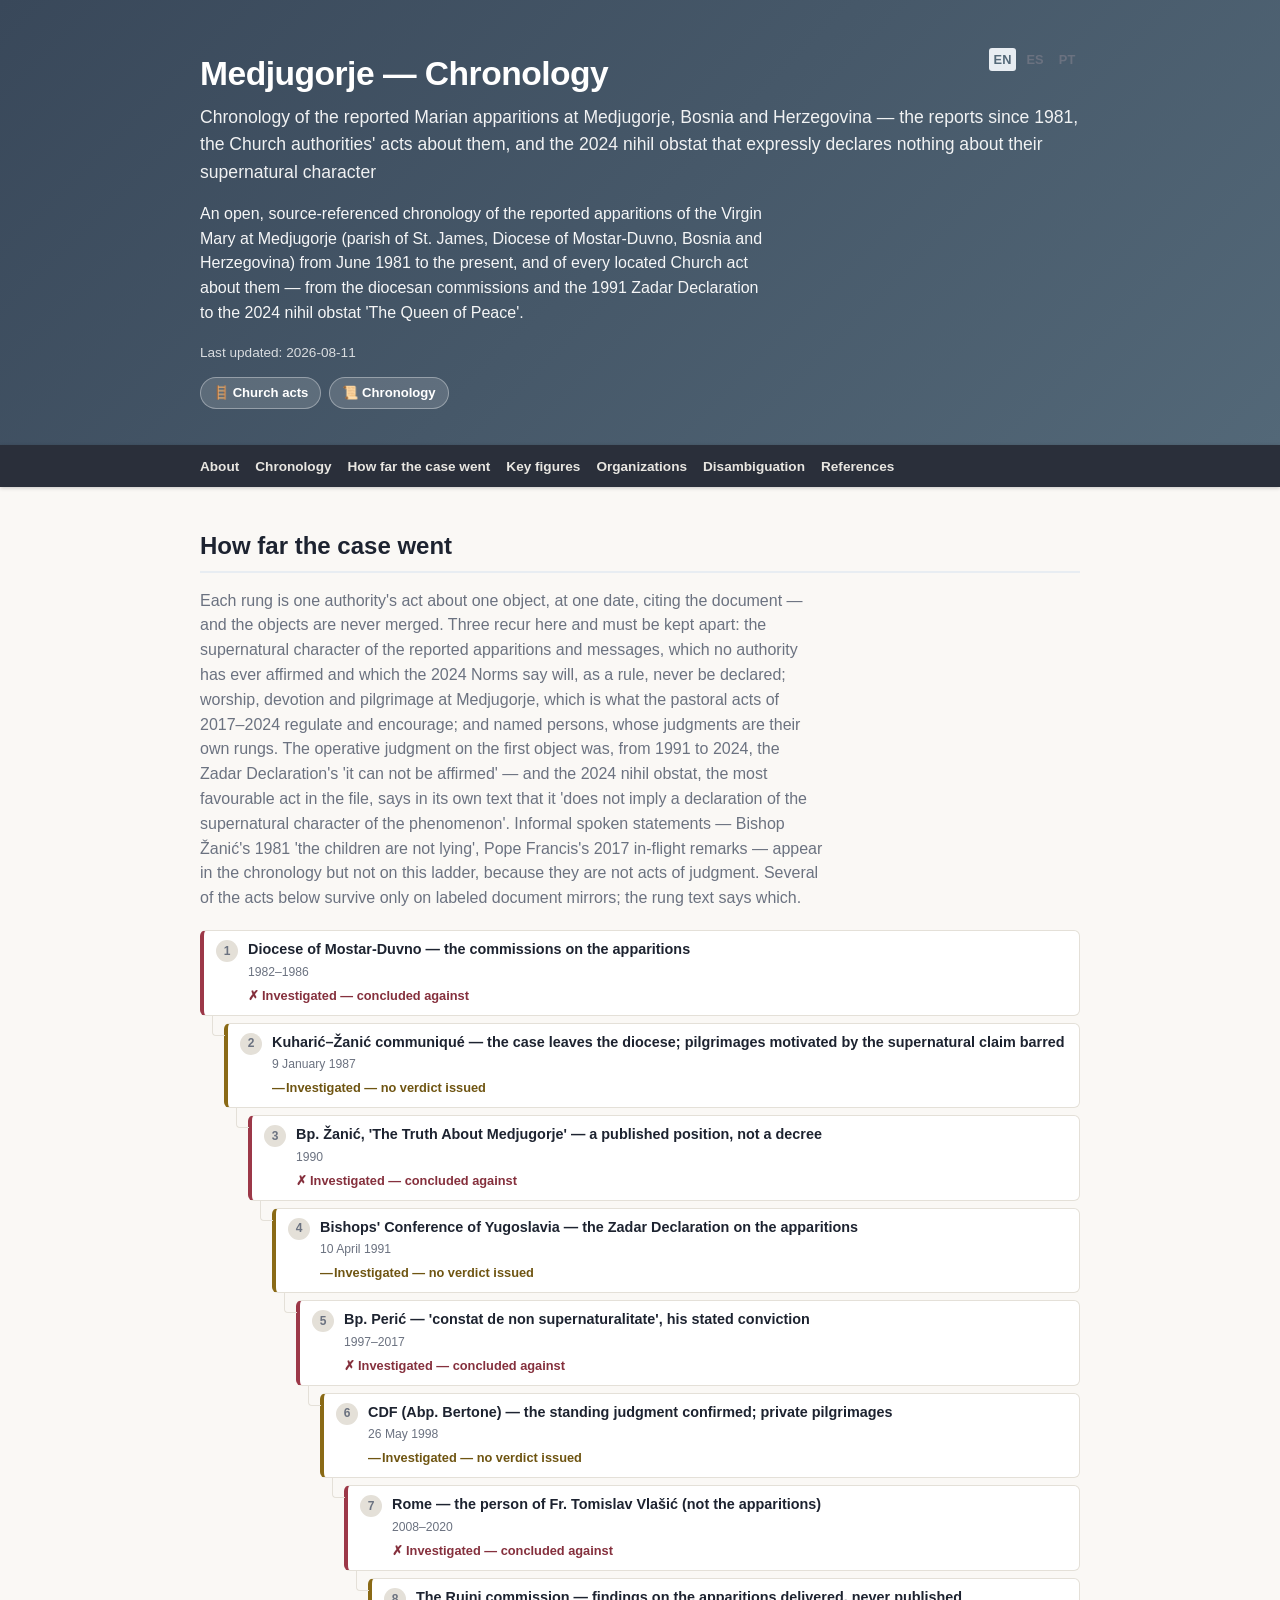
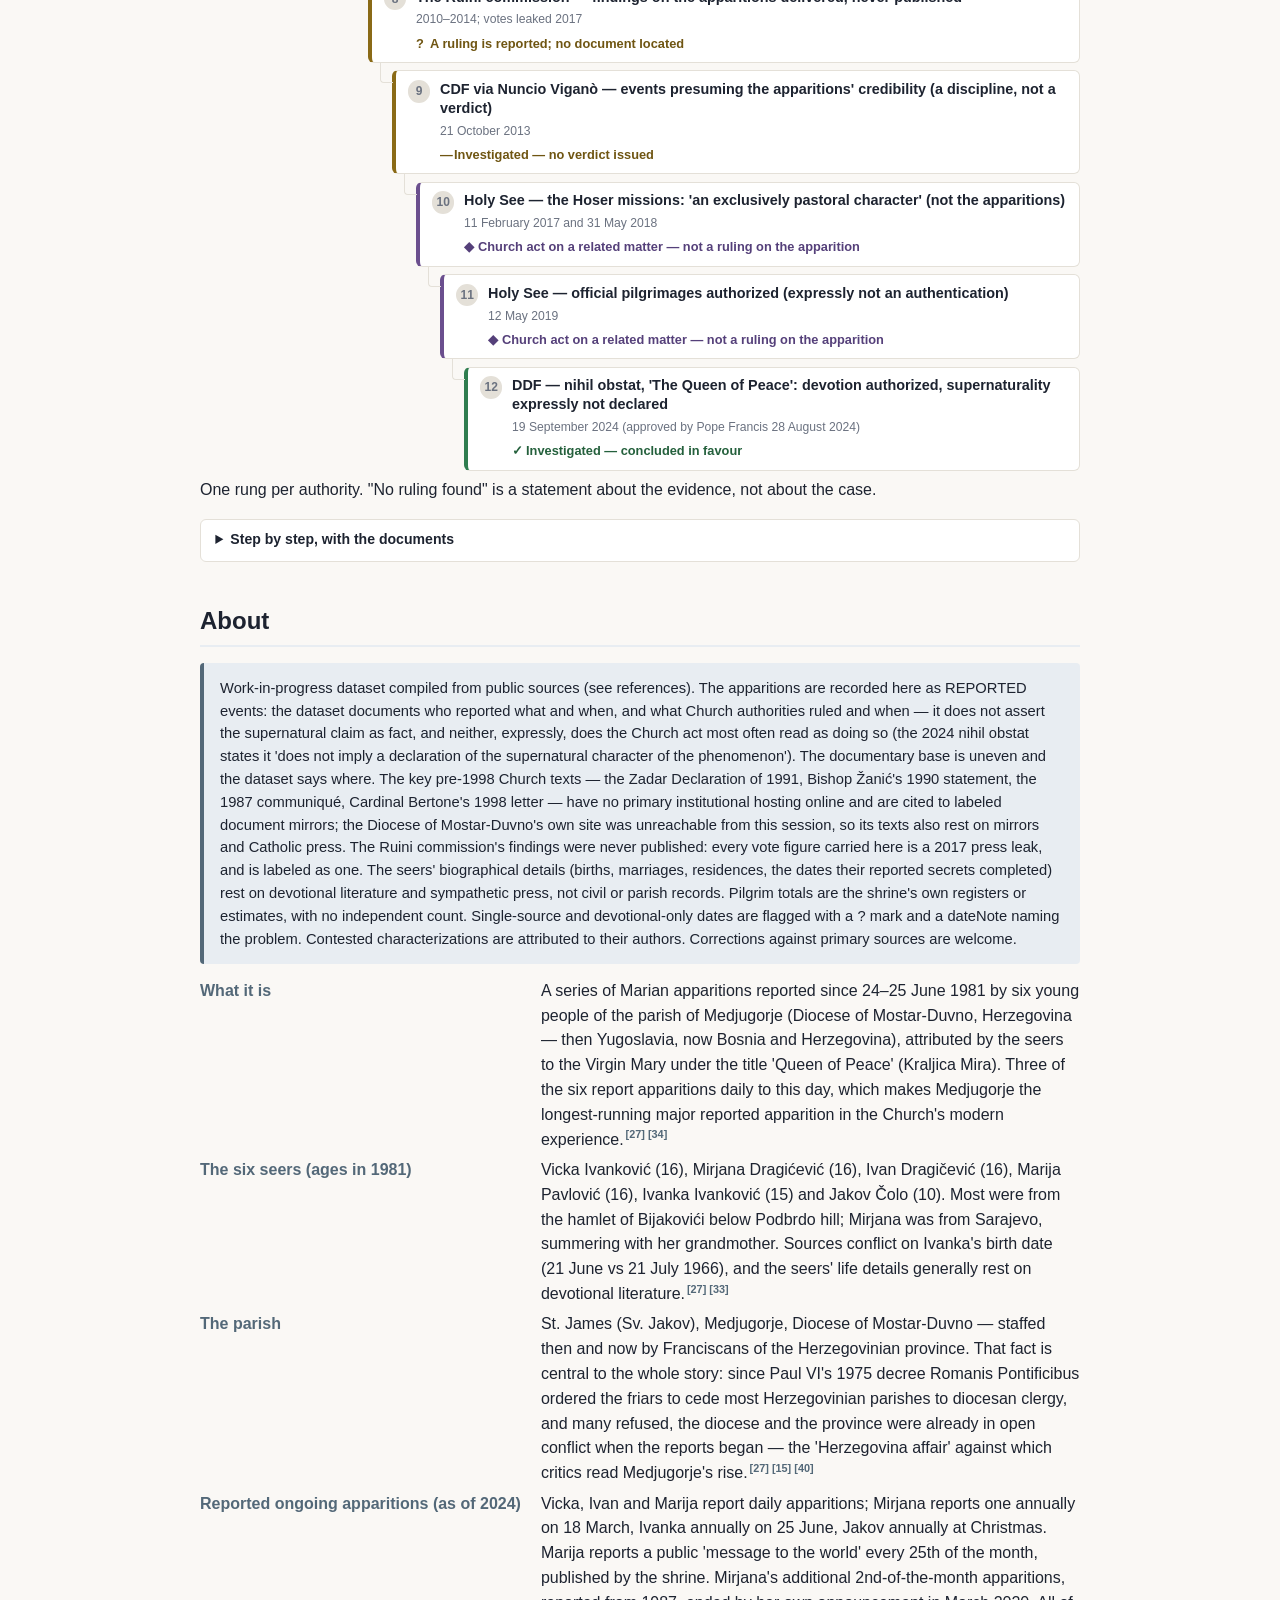
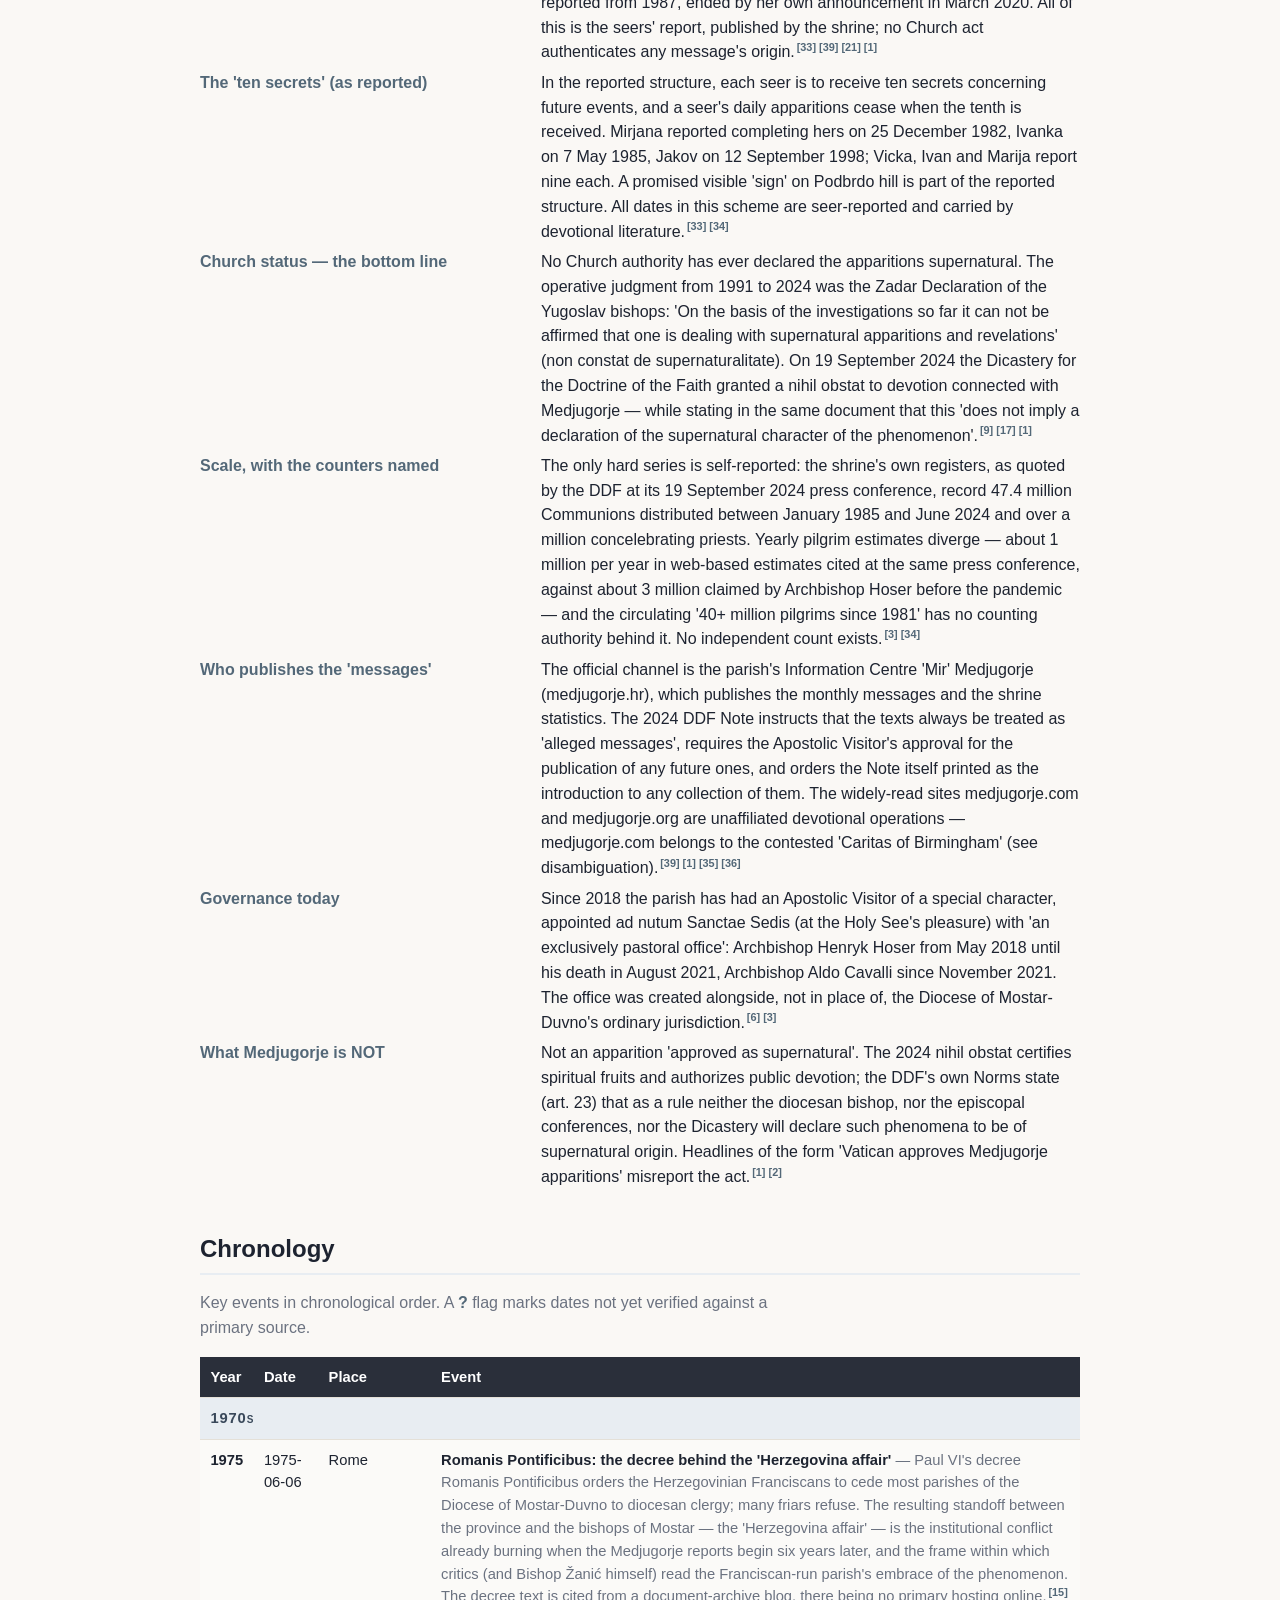
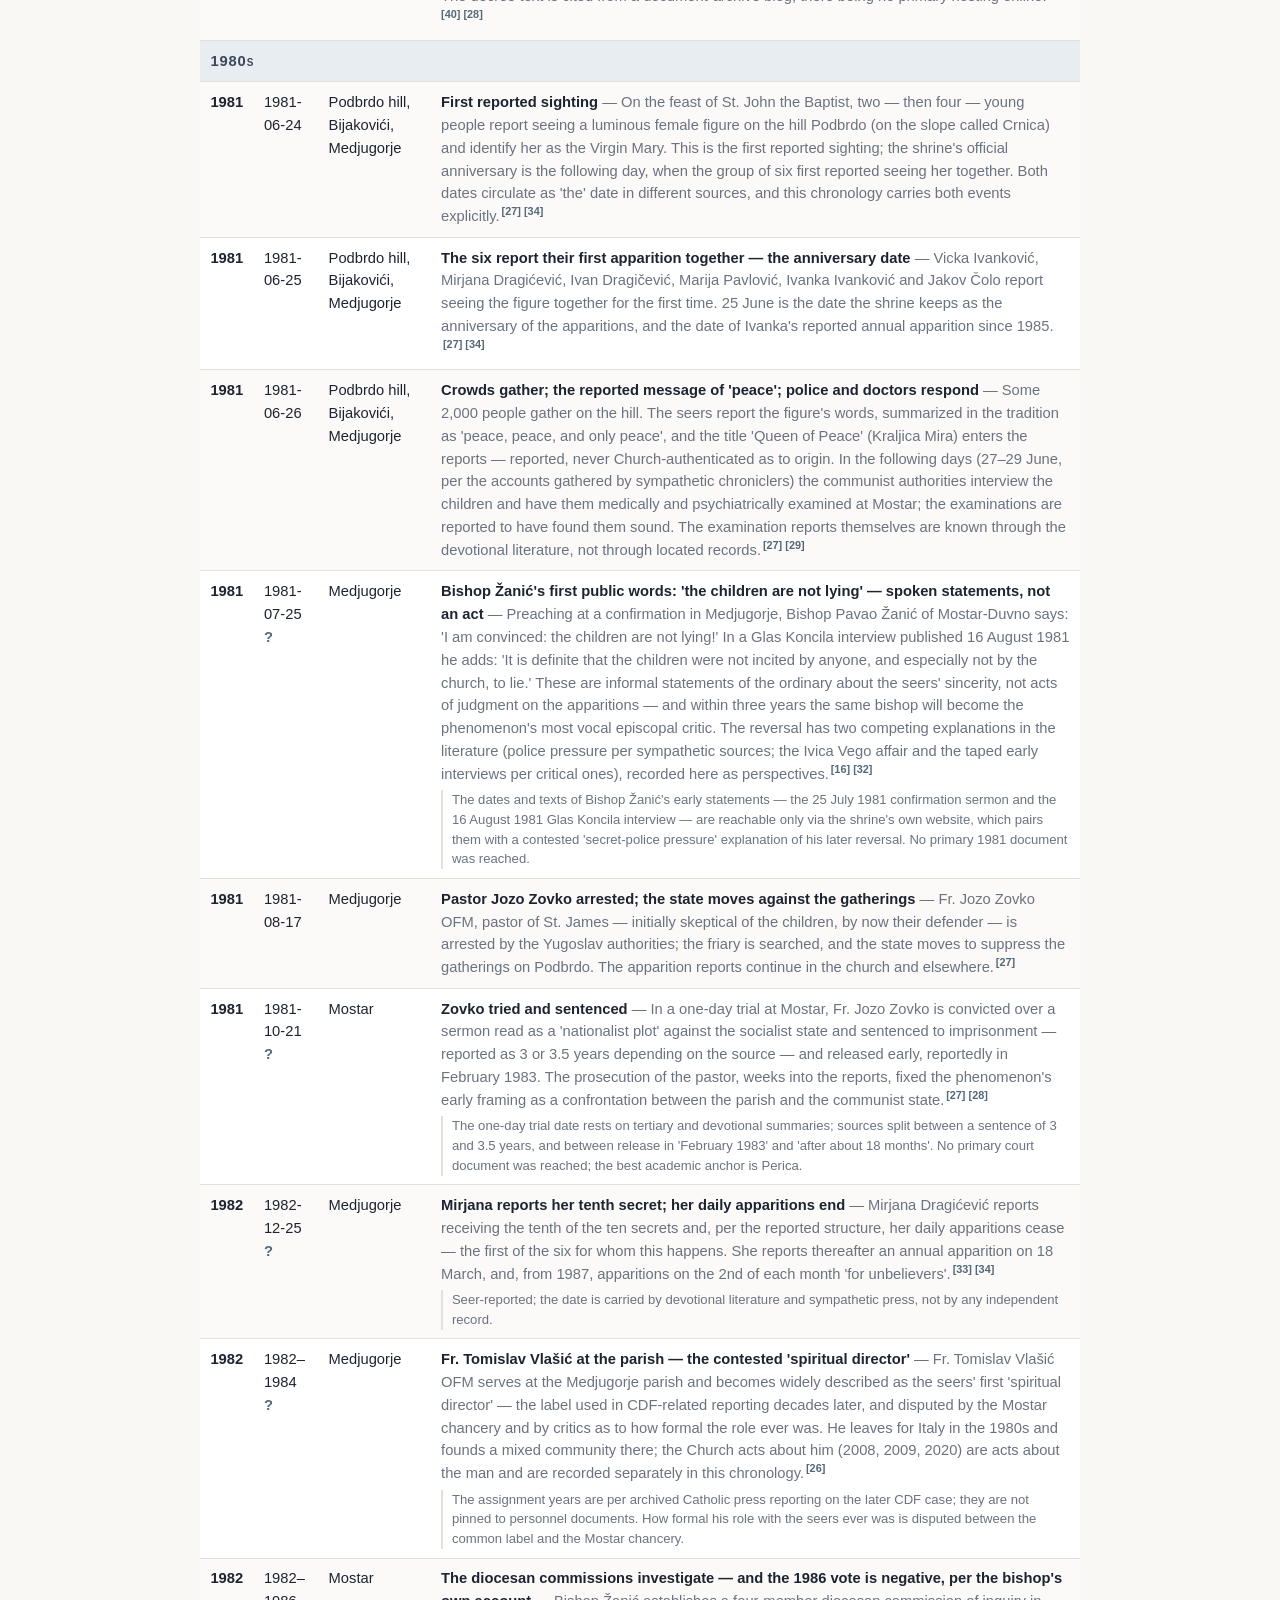
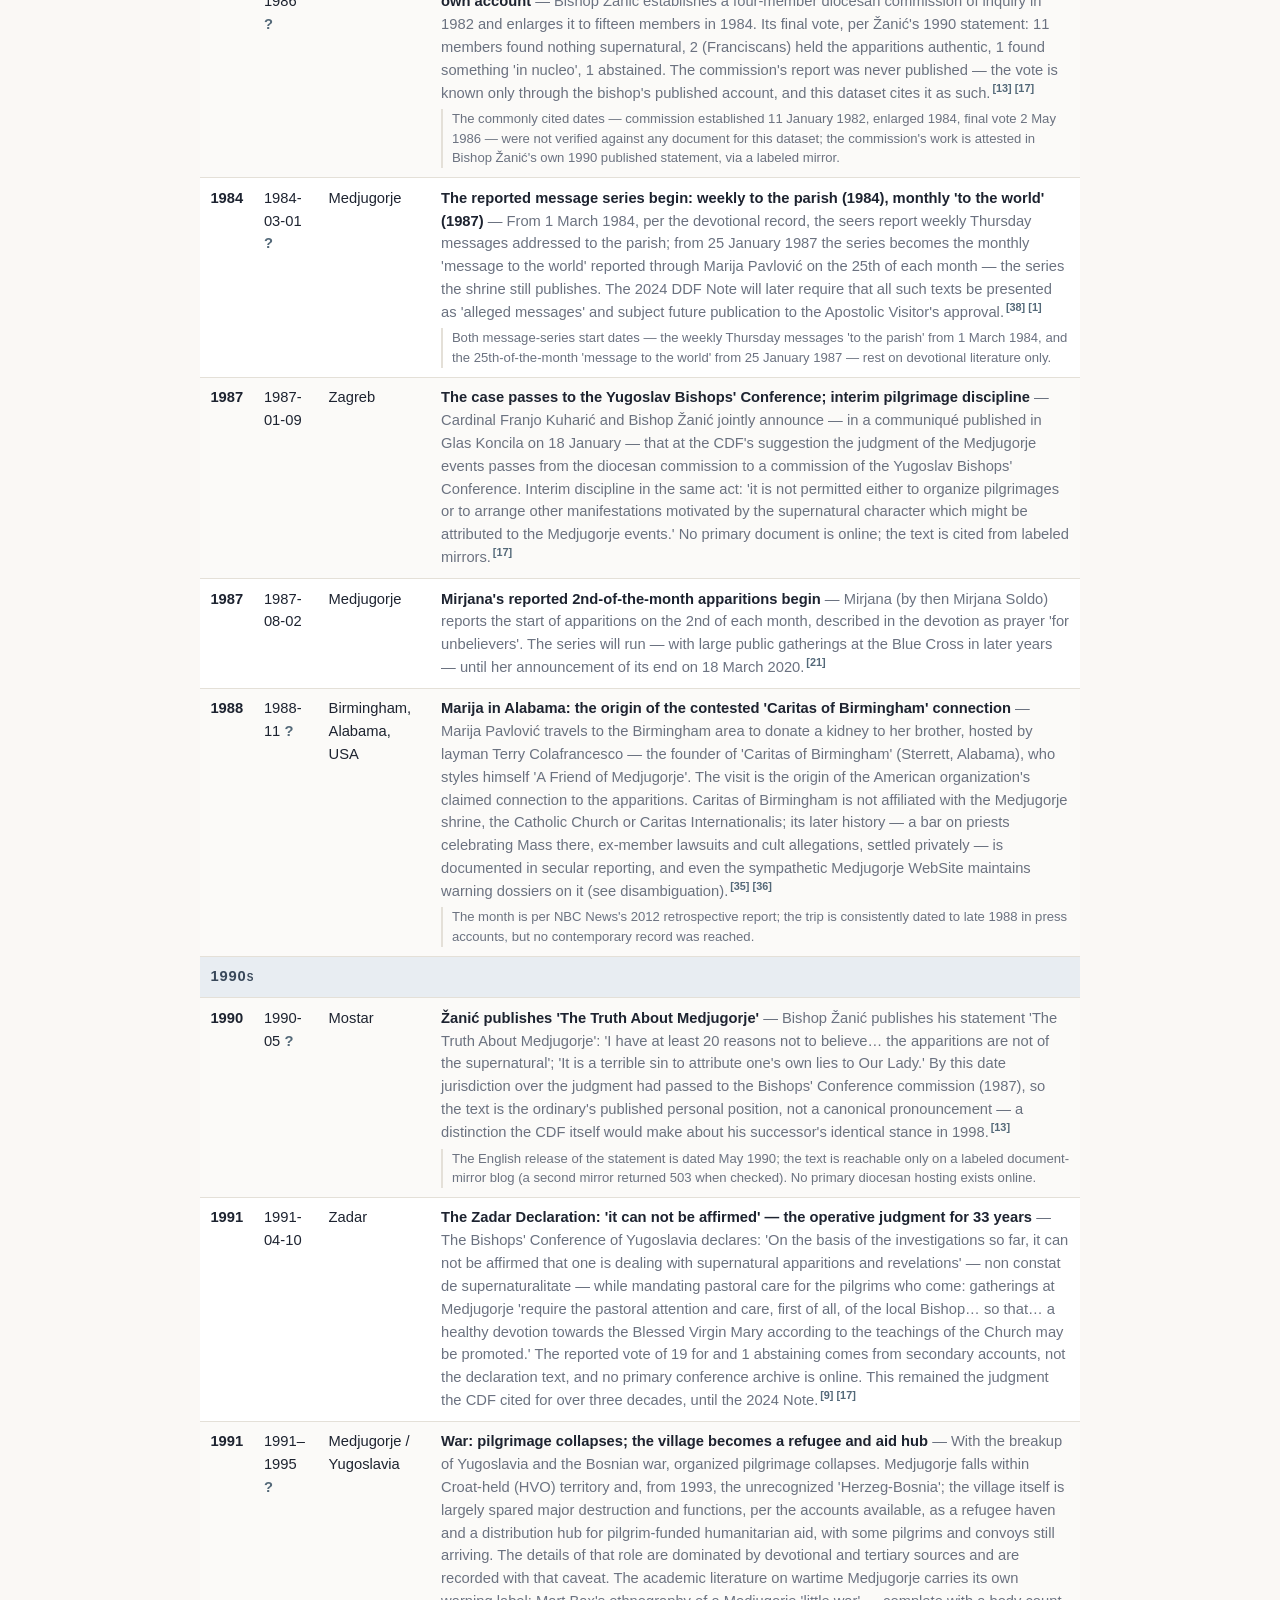
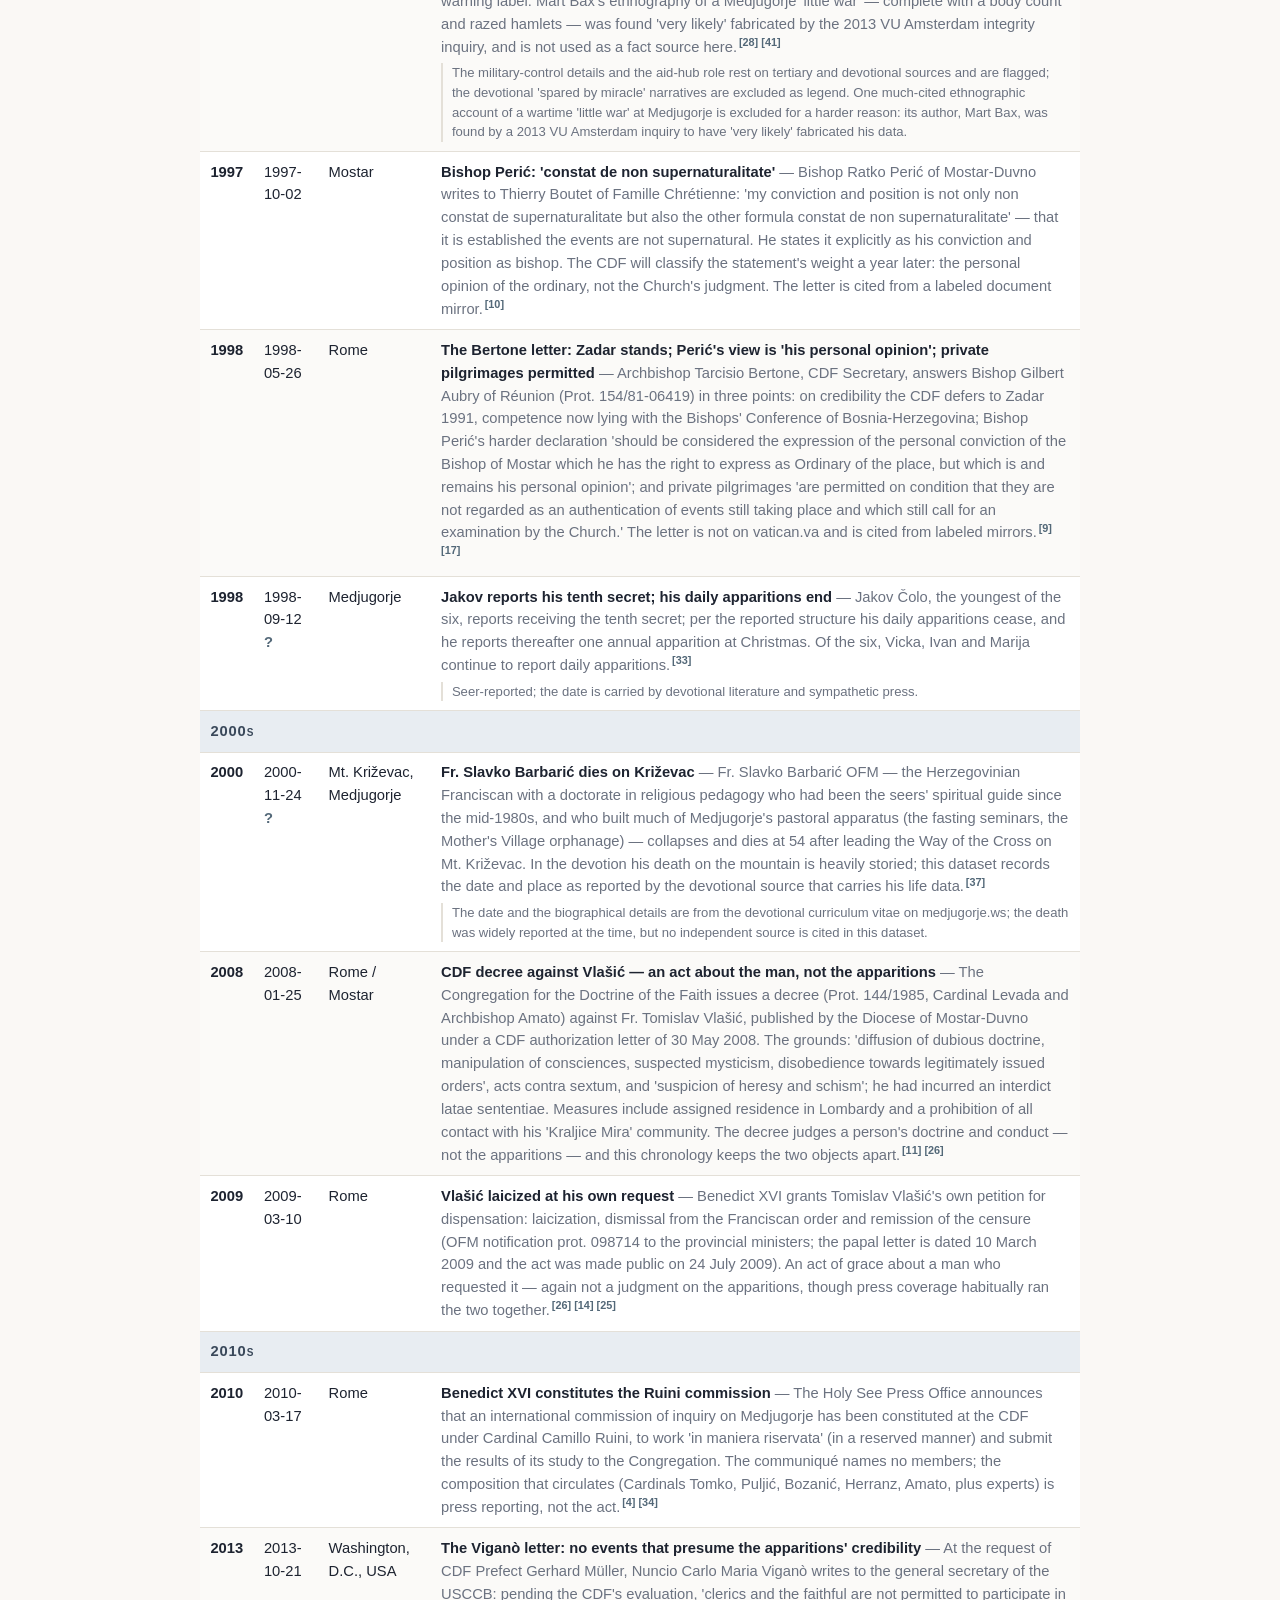
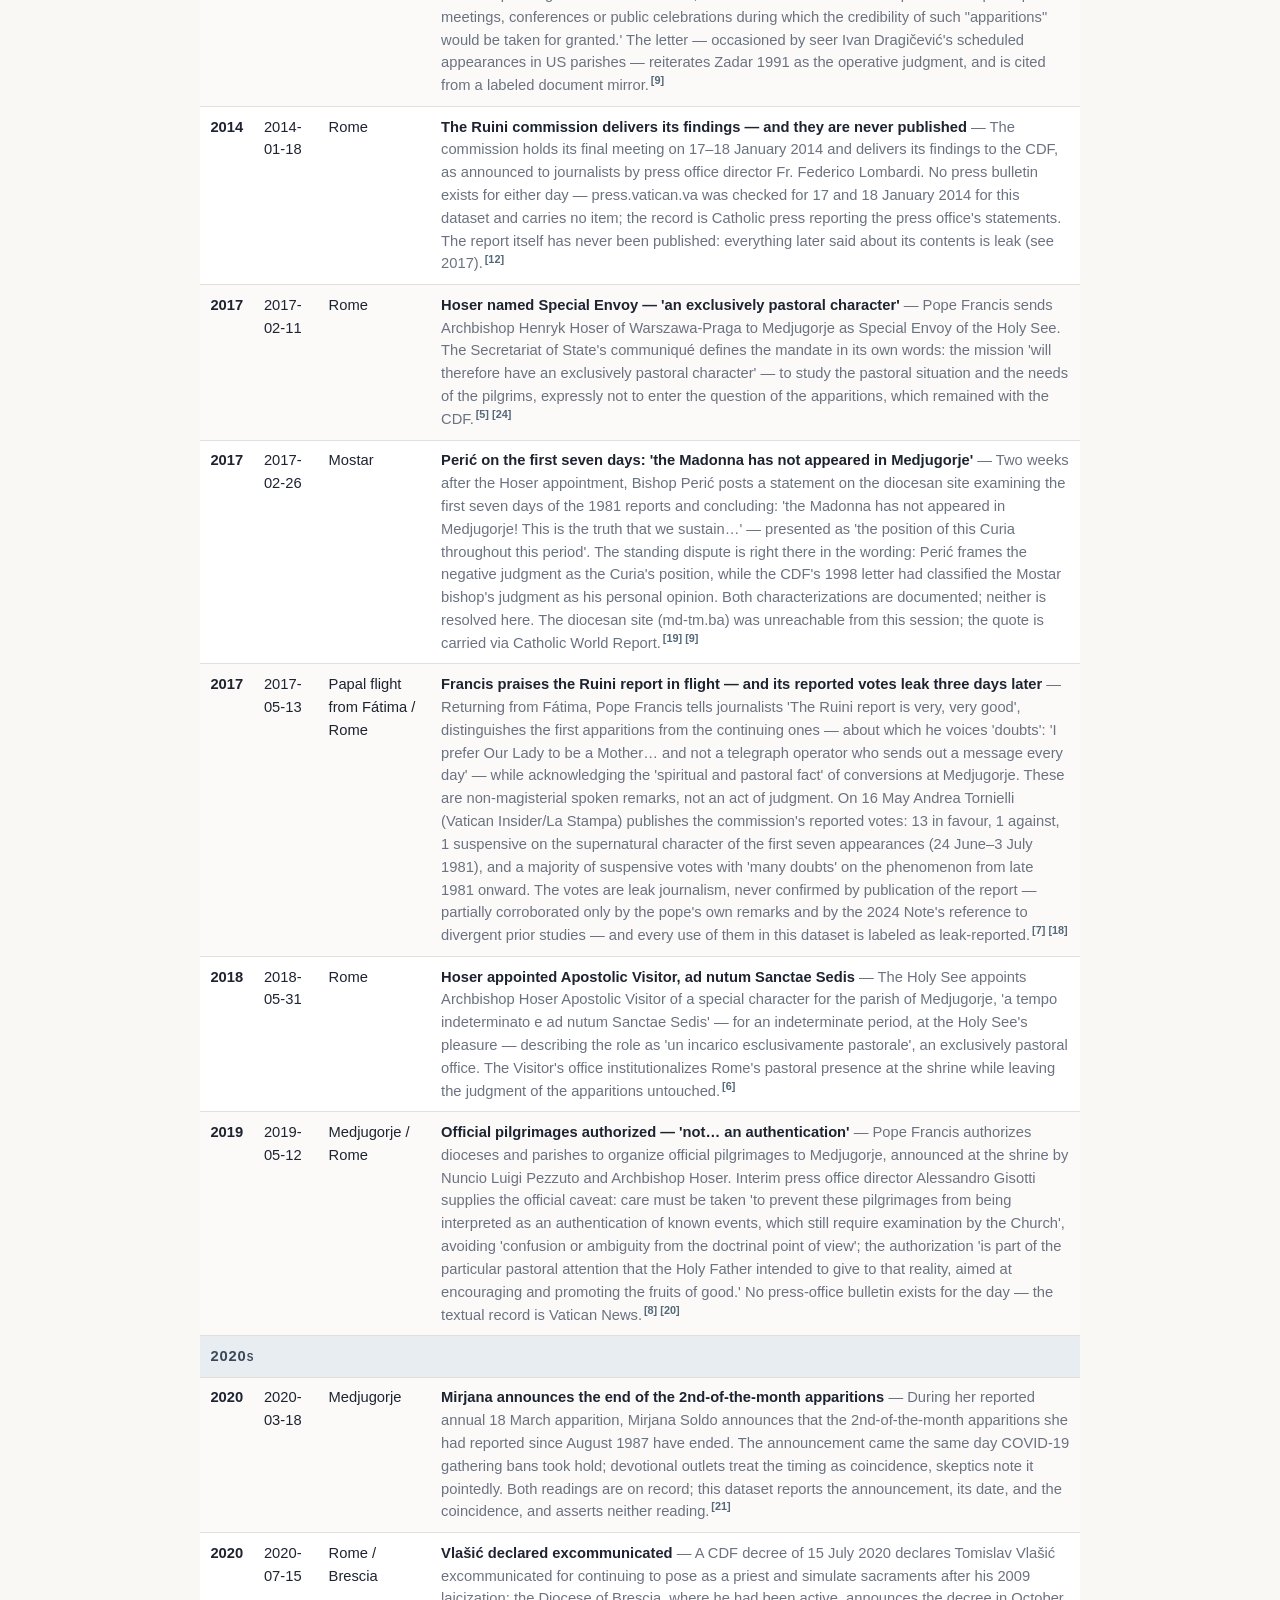
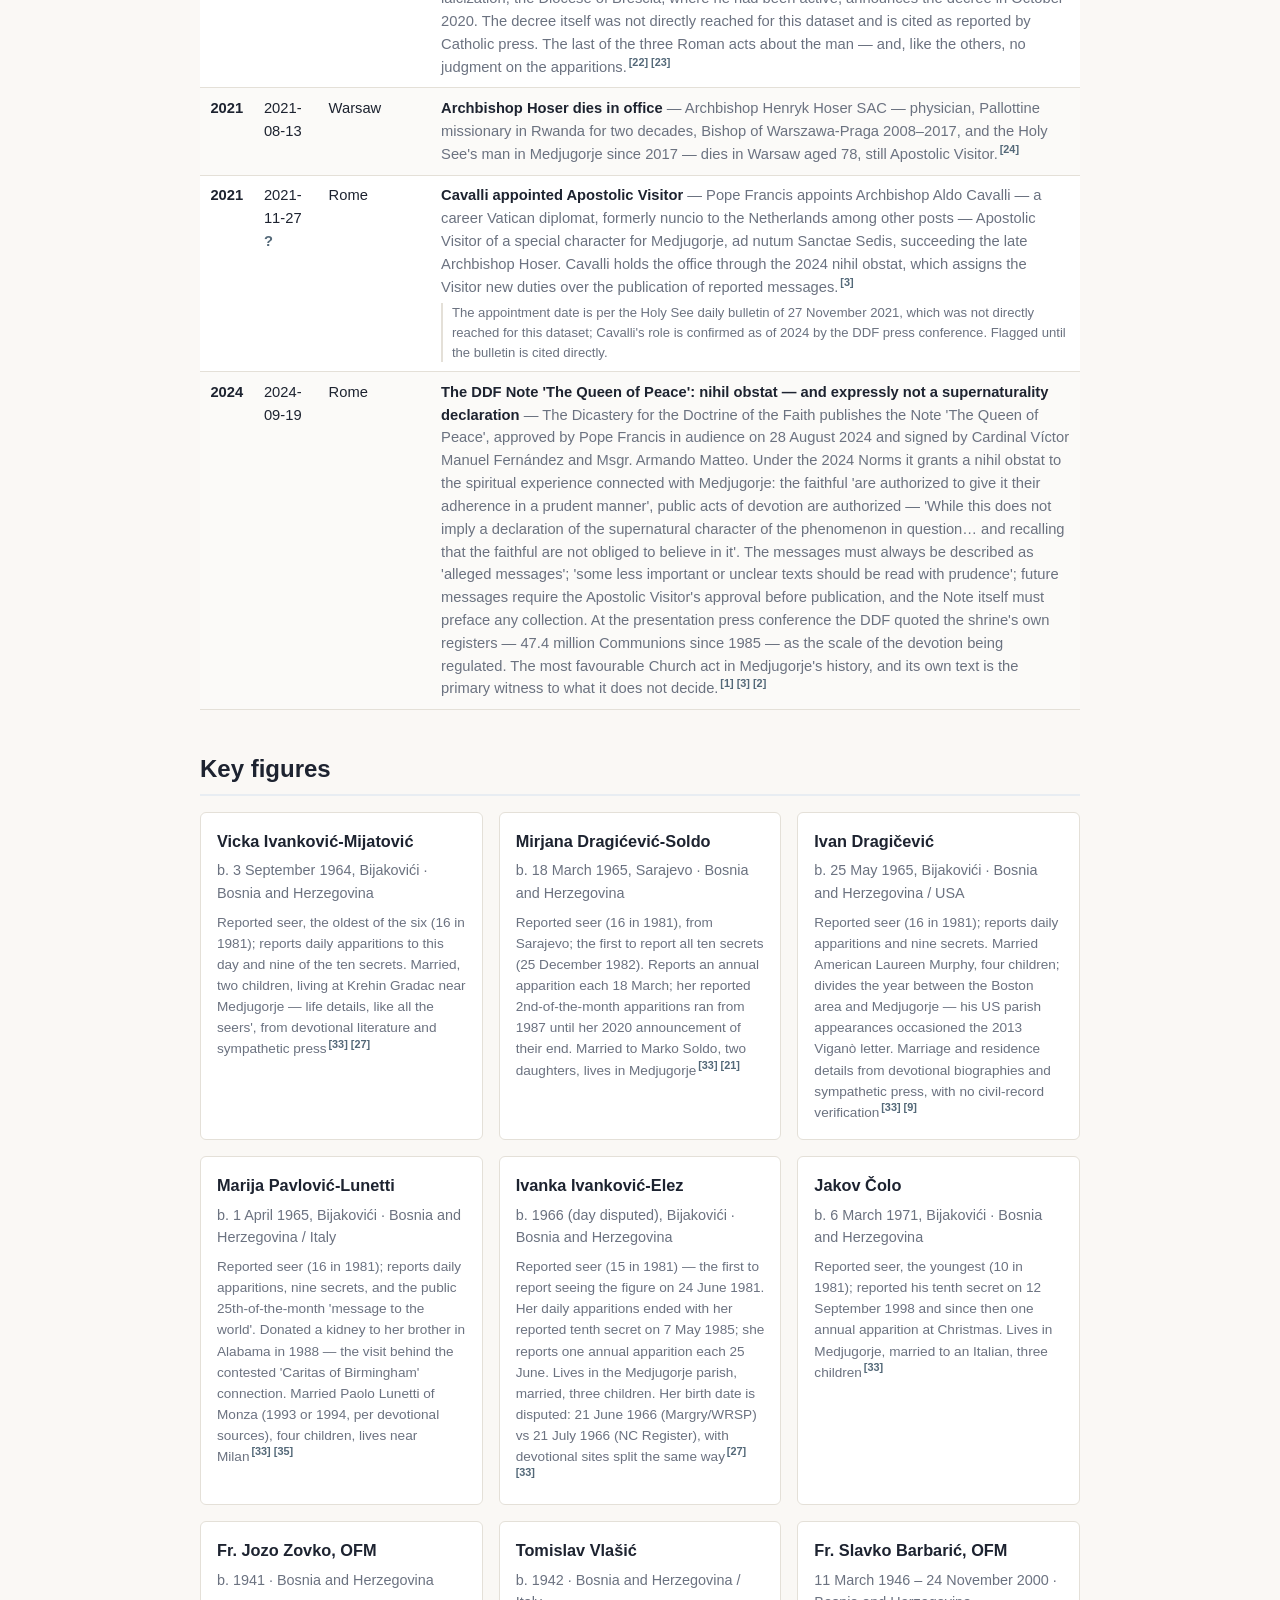
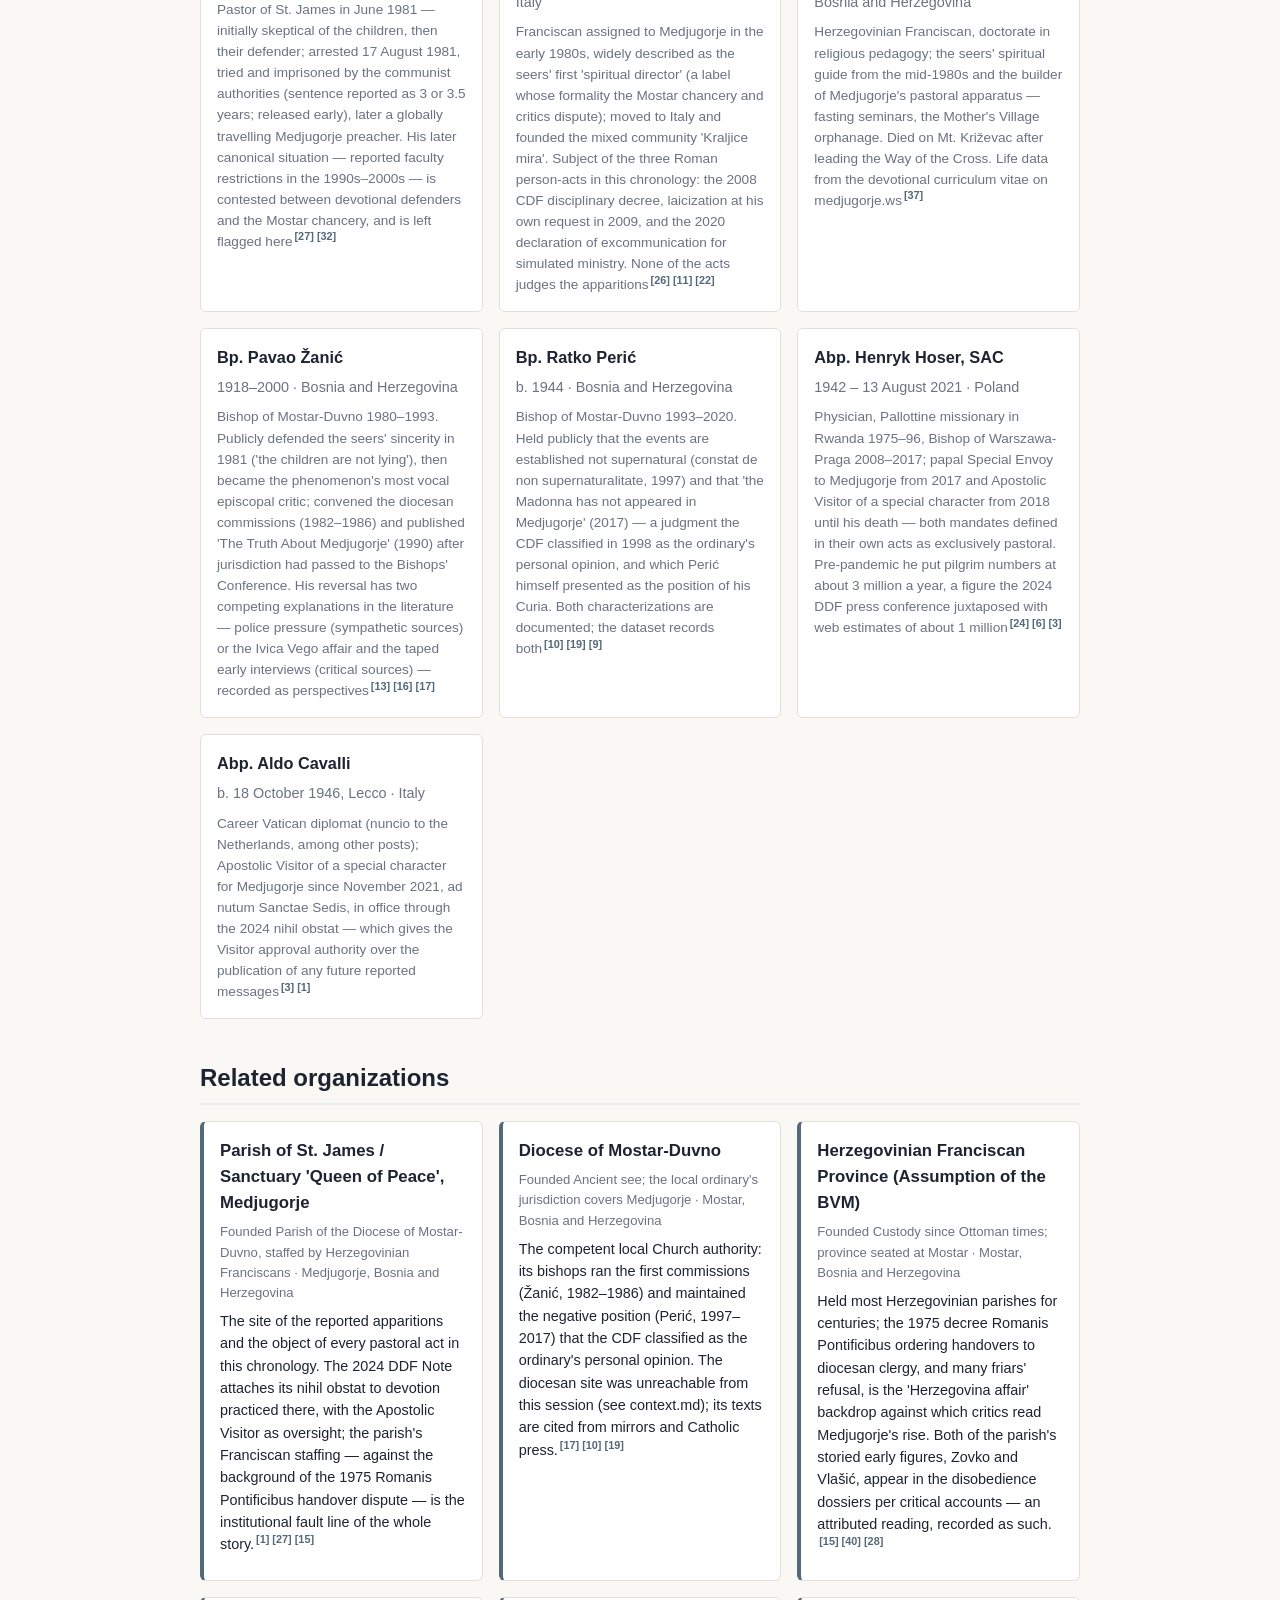
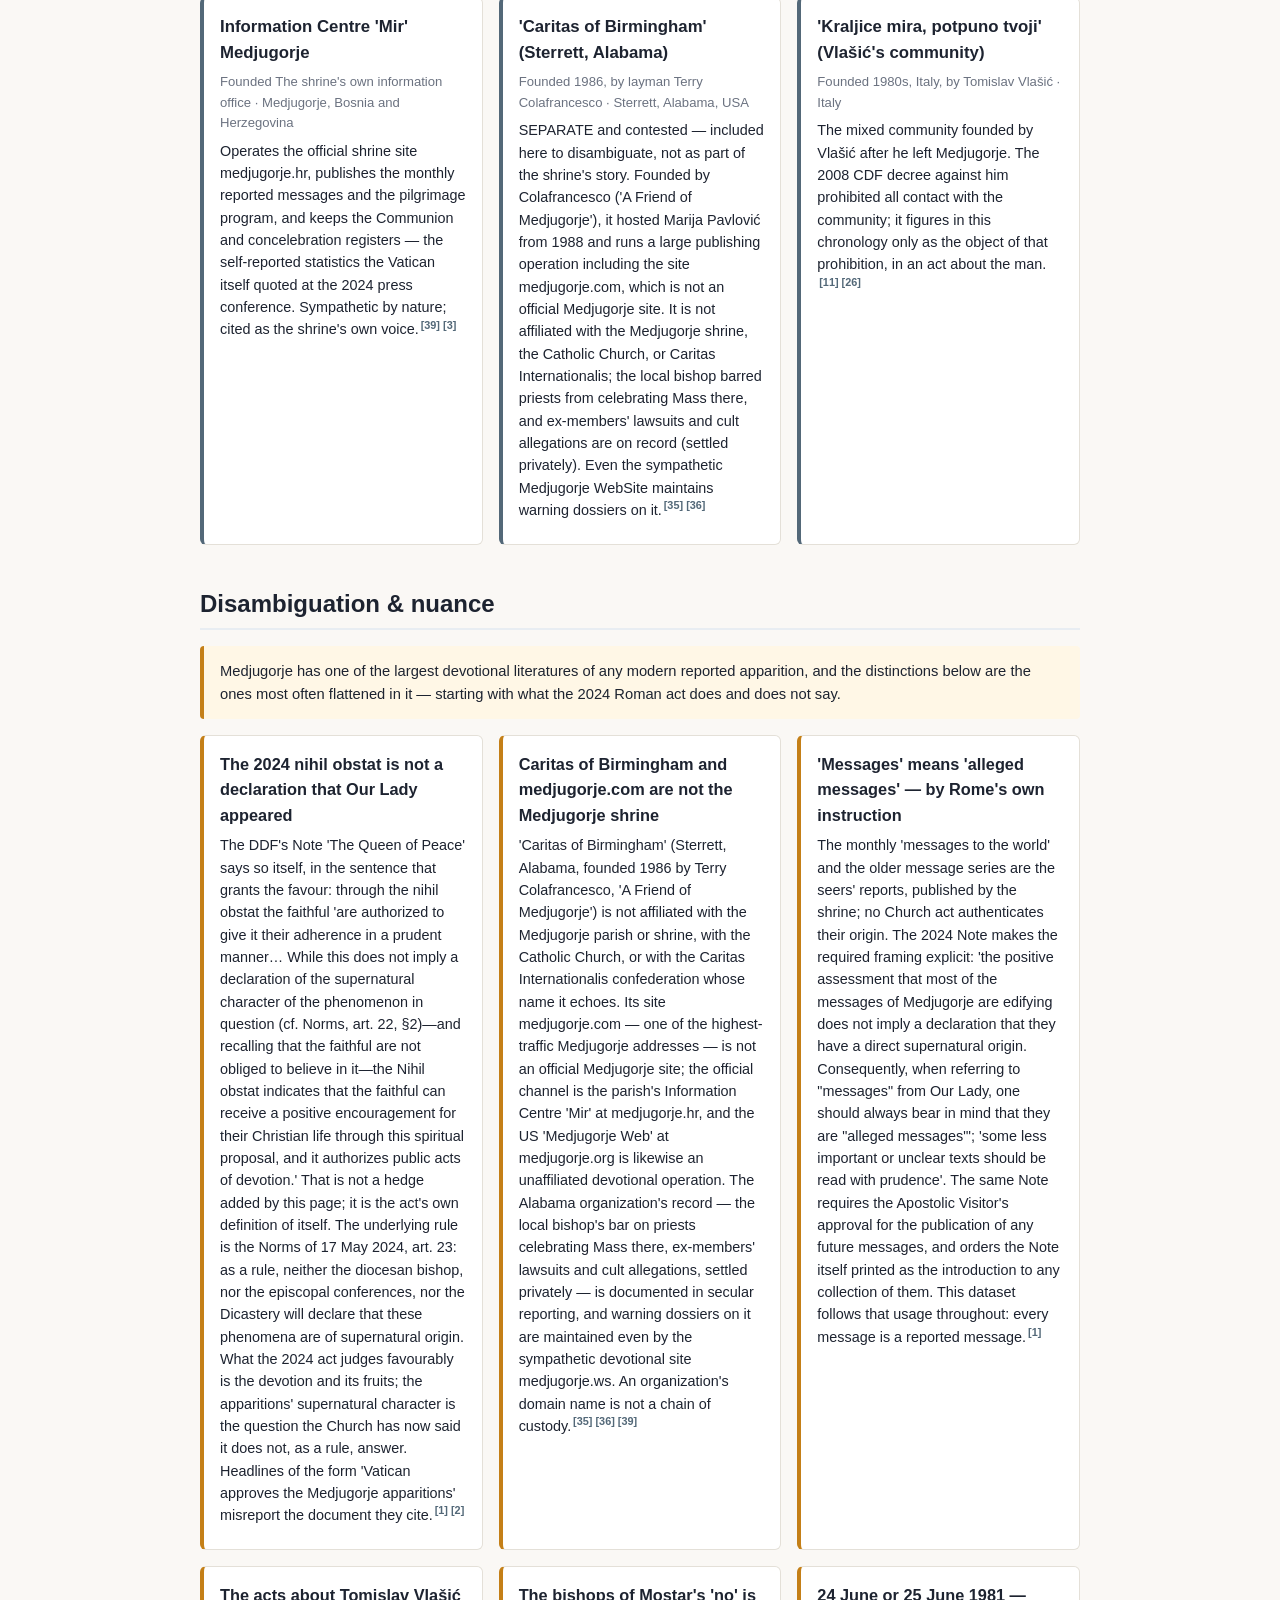
==== docs/en/index.html @ 8454d949 "Bootstrap the Medjugorje chronology Complete first dataset: 36 events, 13 figures, 6 organizations, " ====
<!DOCTYPE html>
<html lang="en">
<head>
  <meta charset="utf-8">
  <meta name="viewport" content="width=device-width, initial-scale=1">
  <title>Medjugorje — Chronology</title>
  <meta name="description" content="An open, source-referenced chronology of the reported apparitions of the Virgin Mary at Medjugorje (parish of St. James, Diocese of Mostar-Duvno, Bosnia and Herzegovina) from June 1981 to the present, and of every located Church act about them — from the diocesan commissions and the 1991 Zadar Declaration to the 2024 nihil obstat &#39;The Queen of Peace&#39;.">
  <!-- Google tag (gtag.js) -->
  <script async src="https://www.googletagmanager.com/gtag/js?id=G-R9LV1QZHVE"></script>
  <script>
    window.dataLayer = window.dataLayer || [];
    function gtag(){dataLayer.push(arguments);}
    gtag('js', new Date());
    gtag('config', 'G-R9LV1QZHVE');
  </script>
  <link rel="stylesheet" href="../styles.css">
  <link rel="canonical" href="https://cronologia.github.io/medjugorje/en/">
  <link rel="alternate" hreflang="en" href="https://cronologia.github.io/medjugorje/en/">
  <link rel="alternate" hreflang="es" href="https://cronologia.github.io/medjugorje/es/">
  <link rel="alternate" hreflang="pt" href="https://cronologia.github.io/medjugorje/pt/">
  <link rel="alternate" hreflang="x-default" href="https://cronologia.github.io/medjugorje/">
  <meta property="og:type" content="website">
  <meta property="og:site_name" content="Medjugorje — Chronology">
  <meta property="og:locale" content="en_US">
  <meta property="og:title" content="Medjugorje — Chronology">
  <meta property="og:description" content="An open, source-referenced chronology of the reported apparitions of the Virgin Mary at Medjugorje (parish of St. James, Diocese of Mostar-Duvno, Bosnia and Herzegovina) from June 1981 to the present, and of every located Church act about them — from the diocesan commissions and the 1991 Zadar Declaration to the 2024 nihil obstat &#39;The Queen of Peace&#39;.">
  <meta property="og:url" content="https://cronologia.github.io/medjugorje/en/">
  <meta name="twitter:card" content="summary">
  <meta name="twitter:title" content="Medjugorje — Chronology">
  <meta name="twitter:description" content="An open, source-referenced chronology of the reported apparitions of the Virgin Mary at Medjugorje (parish of St. James, Diocese of Mostar-Duvno, Bosnia and Herzegovina) from June 1981 to the present, and of every located Church act about them — from the diocesan commissions and the 1991 Zadar Declaration to the 2024 nihil obstat &#39;The Queen of Peace&#39;.">
  <script type="application/ld+json">
  {
    "@context": "https://schema.org",
    "@type": "WebSite",
    "name": "Medjugorje — Chronology",
    "description": "An open, source-referenced chronology of the reported apparitions of the Virgin Mary at Medjugorje (parish of St. James, Diocese of Mostar-Duvno, Bosnia and Herzegovina) from June 1981 to the present, and of every located Church act about them — from the diocesan commissions and the 1991 Zadar Declaration to the 2024 nihil obstat 'The Queen of Peace'.",
    "url": "https://cronologia.github.io/medjugorje/en/",
    "inLanguage": "en"
  }
  </script>
</head>
<body>
  <header class="site-header">
    <div class="wrap">
      <nav class="lang-switch" aria-label="Language"><span class="lang-current" aria-current="true">EN</span><a href="../es/" hreflang="es">ES</a><a href="../pt/" hreflang="pt">PT</a></nav>
      <h1>Medjugorje — Chronology</h1>
      <p class="subtitle">Chronology of the reported Marian apparitions at Medjugorje, Bosnia and Herzegovina — the reports since 1981, the Church authorities&#39; acts about them, and the 2024 nihil obstat that expressly declares nothing about their supernatural character</p>
      <p class="lead">An open, source-referenced chronology of the reported apparitions of the Virgin Mary at Medjugorje (parish of St. James, Diocese of Mostar-Duvno, Bosnia and Herzegovina) from June 1981 to the present, and of every located Church act about them — from the diocesan commissions and the 1991 Zadar Declaration to the 2024 nihil obstat &#39;The Queen of Peace&#39;.</p>
      <p class="updated">Last updated: 2026-08-11</p>
      <div class="viz-chips">
        <a href="#approval-ladder">🪜 Church acts</a>
        <a href="#chronology">📜 Chronology</a>
      </div>
    </div>
  </header>

  <nav class="site-nav">
    <div class="wrap">
      <a href="#about">About</a>
      <a href="#chronology">Chronology</a>
      <a href="#approval-ladder">How far the case went</a>
      <a href="#figures">Key figures</a>
      <a href="#organizations">Organizations</a>
      <a href="#disambiguation">Disambiguation</a>
      <a href="#references">References</a>
    </div>
  </nav>

  <main class="wrap">
    <section id="approval-ladder" class="viz">
      <h2>How far the case went</h2>
      <p class="section-intro">Each rung is one authority&#39;s act about one object, at one date, citing the document — and the objects are never merged. Three recur here and must be kept apart: the supernatural character of the reported apparitions and messages, which no authority has ever affirmed and which the 2024 Norms say will, as a rule, never be declared; worship, devotion and pilgrimage at Medjugorje, which is what the pastoral acts of 2017–2024 regulate and encourage; and named persons, whose judgments are their own rungs. The operative judgment on the first object was, from 1991 to 2024, the Zadar Declaration&#39;s &#39;it can not be affirmed&#39; — and the 2024 nihil obstat, the most favourable act in the file, says in its own text that it &#39;does not imply a declaration of the supernatural character of the phenomenon&#39;. Informal spoken statements — Bishop Žanić&#39;s 1981 &#39;the children are not lying&#39;, Pope Francis&#39;s 2017 in-flight remarks — appear in the chronology but not on this ladder, because they are not acts of judgment. Several of the acts below survive only on labeled document mirrors; the rung text says which.</p>
      <figure class="approval-ladder">
        <div class="viz-scroll">
        <ol class="al-cascade">
          <li class="al-node al-negative" style="--al-step:0">
            <a href="#al-rung-1" class="al-node-link">
              <span class="al-num" aria-hidden="true">1</span>
              <span class="al-node-body">
                <span class="al-node-label">Diocese of Mostar-Duvno — the commissions on the apparitions</span><span class="al-when">1982–1986</span>
                <span class="al-node-status"><span class="al-glyph" aria-hidden="true">✗</span>Investigated — concluded against</span>
              </span>
            </a>
          </li>
          <li class="al-node al-inconclusive" style="--al-step:1">
            <a href="#al-rung-2" class="al-node-link">
              <span class="al-num" aria-hidden="true">2</span>
              <span class="al-node-body">
                <span class="al-node-label">Kuharić–Žanić communiqué — the case leaves the diocese; pilgrimages motivated by the supernatural claim barred</span><span class="al-when">9 January 1987</span>
                <span class="al-node-status"><span class="al-glyph" aria-hidden="true">—</span>Investigated — no verdict issued</span>
              </span>
            </a>
          </li>
          <li class="al-node al-negative" style="--al-step:2">
            <a href="#al-rung-3" class="al-node-link">
              <span class="al-num" aria-hidden="true">3</span>
              <span class="al-node-body">
                <span class="al-node-label">Bp. Žanić, &#39;The Truth About Medjugorje&#39; — a published position, not a decree</span><span class="al-when">1990</span>
                <span class="al-node-status"><span class="al-glyph" aria-hidden="true">✗</span>Investigated — concluded against</span>
              </span>
            </a>
          </li>
          <li class="al-node al-inconclusive" style="--al-step:3">
            <a href="#al-rung-4" class="al-node-link">
              <span class="al-num" aria-hidden="true">4</span>
              <span class="al-node-body">
                <span class="al-node-label">Bishops&#39; Conference of Yugoslavia — the Zadar Declaration on the apparitions</span><span class="al-when">10 April 1991</span>
                <span class="al-node-status"><span class="al-glyph" aria-hidden="true">—</span>Investigated — no verdict issued</span>
              </span>
            </a>
          </li>
          <li class="al-node al-negative" style="--al-step:4">
            <a href="#al-rung-5" class="al-node-link">
              <span class="al-num" aria-hidden="true">5</span>
              <span class="al-node-body">
                <span class="al-node-label">Bp. Perić — &#39;constat de non supernaturalitate&#39;, his stated conviction</span><span class="al-when">1997–2017</span>
                <span class="al-node-status"><span class="al-glyph" aria-hidden="true">✗</span>Investigated — concluded against</span>
              </span>
            </a>
          </li>
          <li class="al-node al-inconclusive" style="--al-step:5">
            <a href="#al-rung-6" class="al-node-link">
              <span class="al-num" aria-hidden="true">6</span>
              <span class="al-node-body">
                <span class="al-node-label">CDF (Abp. Bertone) — the standing judgment confirmed; private pilgrimages</span><span class="al-when">26 May 1998</span>
                <span class="al-node-status"><span class="al-glyph" aria-hidden="true">—</span>Investigated — no verdict issued</span>
              </span>
            </a>
          </li>
          <li class="al-node al-negative" style="--al-step:6">
            <a href="#al-rung-7" class="al-node-link">
              <span class="al-num" aria-hidden="true">7</span>
              <span class="al-node-body">
                <span class="al-node-label">Rome — the person of Fr. Tomislav Vlašić (not the apparitions)</span><span class="al-when">2008–2020</span>
                <span class="al-node-status"><span class="al-glyph" aria-hidden="true">✗</span>Investigated — concluded against</span>
              </span>
            </a>
          </li>
          <li class="al-node al-reported-undocumented" style="--al-step:7">
            <a href="#al-rung-8" class="al-node-link">
              <span class="al-num" aria-hidden="true">8</span>
              <span class="al-node-body">
                <span class="al-node-label">The Ruini commission — findings on the apparitions delivered, never published</span><span class="al-when">2010–2014; votes leaked 2017</span>
                <span class="al-node-status"><span class="al-glyph" aria-hidden="true">?</span>A ruling is reported; no document located</span>
              </span>
            </a>
          </li>
          <li class="al-node al-inconclusive" style="--al-step:8">
            <a href="#al-rung-9" class="al-node-link">
              <span class="al-num" aria-hidden="true">9</span>
              <span class="al-node-body">
                <span class="al-node-label">CDF via Nuncio Viganò — events presuming the apparitions&#39; credibility (a discipline, not a verdict)</span><span class="al-when">21 October 2013</span>
                <span class="al-node-status"><span class="al-glyph" aria-hidden="true">—</span>Investigated — no verdict issued</span>
              </span>
            </a>
          </li>
          <li class="al-node al-adjacent" style="--al-step:9">
            <a href="#al-rung-10" class="al-node-link">
              <span class="al-num" aria-hidden="true">10</span>
              <span class="al-node-body">
                <span class="al-node-label">Holy See — the Hoser missions: &#39;an exclusively pastoral character&#39; (not the apparitions)</span><span class="al-when">11 February 2017 and 31 May 2018</span>
                <span class="al-node-status"><span class="al-glyph" aria-hidden="true">◆</span>Church act on a related matter — not a ruling on the apparition</span>
              </span>
            </a>
          </li>
          <li class="al-node al-adjacent" style="--al-step:10">
            <a href="#al-rung-11" class="al-node-link">
              <span class="al-num" aria-hidden="true">11</span>
              <span class="al-node-body">
                <span class="al-node-label">Holy See — official pilgrimages authorized (expressly not an authentication)</span><span class="al-when">12 May 2019</span>
                <span class="al-node-status"><span class="al-glyph" aria-hidden="true">◆</span>Church act on a related matter — not a ruling on the apparition</span>
              </span>
            </a>
          </li>
          <li class="al-node al-favourable" style="--al-step:11">
            <a href="#al-rung-12" class="al-node-link">
              <span class="al-num" aria-hidden="true">12</span>
              <span class="al-node-body">
                <span class="al-node-label">DDF — nihil obstat, &#39;The Queen of Peace&#39;: devotion authorized, supernaturality expressly not declared</span><span class="al-when">19 September 2024 (approved by Pope Francis 28 August 2024)</span>
                <span class="al-node-status"><span class="al-glyph" aria-hidden="true">✓</span>Investigated — concluded in favour</span>
              </span>
            </a>
          </li>
        </ol>
        </div>
        <figcaption>One rung per authority. &quot;No ruling found&quot; is a statement about the evidence, not about the case.</figcaption>
      </figure>
      <details class="al-details">
        <summary>Step by step, with the documents</summary>
        <div class="al-tablist" hidden aria-label="How far the case went">
            <button type="button" class="al-tab" data-al-panel="al-rung-1"><span class="al-glyph" aria-hidden="true">✗</span>Diocese of Mostar-Duvno — the commissions on the apparitions</button>
            <button type="button" class="al-tab" data-al-panel="al-rung-2"><span class="al-glyph" aria-hidden="true">—</span>Kuharić–Žanić communiqué — the case leaves the diocese; pilgrimages motivated by the supernatural claim barred</button>
            <button type="button" class="al-tab" data-al-panel="al-rung-3"><span class="al-glyph" aria-hidden="true">✗</span>Bp. Žanić, &#39;The Truth About Medjugorje&#39; — a published position, not a decree</button>
            <button type="button" class="al-tab" data-al-panel="al-rung-4"><span class="al-glyph" aria-hidden="true">—</span>Bishops&#39; Conference of Yugoslavia — the Zadar Declaration on the apparitions</button>
            <button type="button" class="al-tab" data-al-panel="al-rung-5"><span class="al-glyph" aria-hidden="true">✗</span>Bp. Perić — &#39;constat de non supernaturalitate&#39;, his stated conviction</button>
            <button type="button" class="al-tab" data-al-panel="al-rung-6"><span class="al-glyph" aria-hidden="true">—</span>CDF (Abp. Bertone) — the standing judgment confirmed; private pilgrimages</button>
            <button type="button" class="al-tab" data-al-panel="al-rung-7"><span class="al-glyph" aria-hidden="true">✗</span>Rome — the person of Fr. Tomislav Vlašić (not the apparitions)</button>
            <button type="button" class="al-tab" data-al-panel="al-rung-8"><span class="al-glyph" aria-hidden="true">?</span>The Ruini commission — findings on the apparitions delivered, never published</button>
            <button type="button" class="al-tab" data-al-panel="al-rung-9"><span class="al-glyph" aria-hidden="true">—</span>CDF via Nuncio Viganò — events presuming the apparitions&#39; credibility (a discipline, not a verdict)</button>
            <button type="button" class="al-tab" data-al-panel="al-rung-10"><span class="al-glyph" aria-hidden="true">◆</span>Holy See — the Hoser missions: &#39;an exclusively pastoral character&#39; (not the apparitions)</button>
            <button type="button" class="al-tab" data-al-panel="al-rung-11"><span class="al-glyph" aria-hidden="true">◆</span>Holy See — official pilgrimages authorized (expressly not an authentication)</button>
            <button type="button" class="al-tab" data-al-panel="al-rung-12"><span class="al-glyph" aria-hidden="true">✓</span>DDF — nihil obstat, &#39;The Queen of Peace&#39;: devotion authorized, supernaturality expressly not declared</button>
        </div>
        <div class="al-panels">
          <section id="al-rung-1" class="al-panel al-negative">
            <h3 class="al-panel-title">Diocese of Mostar-Duvno — the commissions on the apparitions <span class="al-when">1982–1986</span></h3>
            <p class="al-status"><span class="al-glyph" aria-hidden="true">✗</span>Investigated — concluded against</p>
<p class="al-who">Bishop Pavao Žanić of Mostar-Duvno: a four-member diocesan commission from 1982, enlarged to fifteen members in 1984.</p><p class="al-outcome">Bishop Žanić — who in 1981 had publicly defended the children&#39;s sincerity (&#39;I am convinced: the children are not lying!&#39;, sermon of 25 July 1981, per the shrine&#39;s own site) — established a commission of inquiry in 1982 and enlarged it in 1984. Its final vote, in 1986, is known only through the bishop&#39;s own 1990 published account: &#39;11 of the members said that there is nothing supernatural in the events of Medjugorje, 2 (franciscans) claimed that the apparitions are authentic, 1 member said that there was something &quot;in nucleo&quot; (in the beginning) and 1 abstained.&#39; The commission&#39;s report itself was never published. The commonly cited dates — establishment 11 January 1982, final vote 2 May 1986 — were not verified against any document for this dataset. The bishop&#39;s 1981-to-1984 reversal has two competing explanations in the literature: sympathetic sources say secret-police pressure, critical sources point to the Ivica Vego affair and the taped early interviews. Both are perspectives, recorded here as such.</p>            <p class="al-cites"><sup class="cite"><a href="#ref-13" title="Reference 13">[13]</a> <a href="#ref-17" title="Reference 17">[17]</a> <a href="#ref-16" title="Reference 16">[16]</a></sup></p>
          </section>
          <section id="al-rung-2" class="al-panel al-inconclusive">
            <h3 class="al-panel-title">Kuharić–Žanić communiqué — the case leaves the diocese; pilgrimages motivated by the supernatural claim barred <span class="al-when">9 January 1987</span></h3>
            <p class="al-status"><span class="al-glyph" aria-hidden="true">—</span>Investigated — no verdict issued</p>
<p class="al-who">Cardinal Franjo Kuharić of Zagreb and Bishop Pavao Žanić, jointly, at the suggestion of the Congregation for the Doctrine of the Faith; published in Glas Koncila, 18 January 1987.</p><p class="al-outcome">The joint communiqué transferred the judgment of the case from the diocesan commission to a commission of the Yugoslav Bishops&#39; Conference, with interim discipline: &#39;it is not permitted either to organize pilgrimages or to arrange other manifestations motivated by the supernatural character which might be attributed to the Medjugorje events.&#39; Two objects in one act: jurisdiction over the judgment moved up, and worship motivated by the unjudged claim was restricted in the meantime. No primary document is online; the text is cited from labeled mirrors.</p>            <p class="al-cites"><sup class="cite"><a href="#ref-17" title="Reference 17">[17]</a></sup></p>
          </section>
          <section id="al-rung-3" class="al-panel al-negative">
            <h3 class="al-panel-title">Bp. Žanić, &#39;The Truth About Medjugorje&#39; — a published position, not a decree <span class="al-when">1990</span></h3>
            <p class="al-status"><span class="al-glyph" aria-hidden="true">✗</span>Investigated — concluded against</p>
<p class="al-who">Bishop Pavao Žanić of Mostar-Duvno, after jurisdiction over the judgment had passed to the Bishops&#39; Conference commission in 1987.</p><p class="al-outcome">The bishop&#39;s published statement is unambiguous about his own conclusion: &#39;I have at least 20 reasons not to believe… the apparitions are not of the supernatural&#39;, and &#39;It is a terrible sin to attribute one&#39;s own lies to Our Lady.&#39; It is quoted here as what it is — the ordinary&#39;s published personal position, issued when the canonical judgment no longer lay with him — and not as a decree of the diocese. The text survives on a labeled document-mirror blog; a second mirror returned 503 when checked for this dataset.</p>            <p class="al-cites"><sup class="cite"><a href="#ref-13" title="Reference 13">[13]</a></sup></p>
          </section>
          <section id="al-rung-4" class="al-panel al-inconclusive">
            <h3 class="al-panel-title">Bishops&#39; Conference of Yugoslavia — the Zadar Declaration on the apparitions <span class="al-when">10 April 1991</span></h3>
            <p class="al-status"><span class="al-glyph" aria-hidden="true">—</span>Investigated — no verdict issued</p>
<p class="al-who">The Bishops&#39; Conference of Yugoslavia, meeting at Zadar; the vote is reported as 19 in favour with 1 abstention — a figure from secondary accounts, not the declaration text.</p><p class="al-outcome">The operative sentence: &#39;On the basis of the investigations so far, it can not be affirmed that one is dealing with supernatural apparitions and revelations&#39; — the classic non constat de supernaturalitate, which leaves the question open in both directions. The same declaration mandated pastoral care: gatherings of the faithful at Medjugorje &#39;require the pastoral attention and care, first of all, of the local Bishop… so that… a healthy devotion towards the Blessed Virgin Mary according to the teachings of the Church may be promoted.&#39; This remained the ecclesial judgment the CDF itself cited for more than three decades, until 2024. No primary conference archive is online; the text is cited from labeled mirrors.</p>            <p class="al-cites"><sup class="cite"><a href="#ref-9" title="Reference 9">[9]</a> <a href="#ref-17" title="Reference 17">[17]</a></sup></p>
          </section>
          <section id="al-rung-5" class="al-panel al-negative">
            <h3 class="al-panel-title">Bp. Perić — &#39;constat de non supernaturalitate&#39;, his stated conviction <span class="al-when">1997–2017</span></h3>
            <p class="al-status"><span class="al-glyph" aria-hidden="true">✗</span>Investigated — concluded against</p>
<p class="al-who">Bishop Ratko Perić of Mostar-Duvno (1993–2020), Žanić&#39;s successor.</p><p class="al-outcome">Perić went further than Zadar and said so in writing: &#39;my conviction and position is not only non constat de supernaturalitate but also the other formula constat de non supernaturalitate&#39; (letter to Thierry Boutet of Famille Chrétienne, 2 October 1997). On 26 February 2017, on the diocesan site, he stated of the first seven days of reports: &#39;the Madonna has not appeared in Medjugorje! This is the truth that we sustain…&#39;, presenting it as &#39;the position of this Curia throughout this period&#39;. The weight of these statements is itself the standing dispute: the CDF wrote in 1998 that the Mostar bishop&#39;s declaration &#39;should be considered the expression of the personal conviction of the Bishop of Mostar which he has the right to express as Ordinary of the place, but which is and remains his personal opinion&#39;, while Perić&#39;s 2017 text presents it as the Curia&#39;s position. Both characterizations are documented; this page records both and resolves neither. The diocesan site was unreachable from this session; the 2017 quote is carried via Catholic press.</p>            <p class="al-cites"><sup class="cite"><a href="#ref-10" title="Reference 10">[10]</a> <a href="#ref-19" title="Reference 19">[19]</a> <a href="#ref-9" title="Reference 9">[9]</a></sup></p>
          </section>
          <section id="al-rung-6" class="al-panel al-inconclusive">
            <h3 class="al-panel-title">CDF (Abp. Bertone) — the standing judgment confirmed; private pilgrimages <span class="al-when">26 May 1998</span></h3>
            <p class="al-status"><span class="al-glyph" aria-hidden="true">—</span>Investigated — no verdict issued</p>
<p class="al-who">Archbishop Tarcisio Bertone, Secretary of the Congregation for the Doctrine of the Faith, letter to Bishop Gilbert Aubry of Saint-Denis-de-la-Réunion (Prot. 154/81-06419).</p><p class="al-outcome">Three points, each about a distinct object. On the apparitions&#39; credibility, the CDF deferred to Zadar 1991, quoting its non-constat sentence and noting that competence now lay with the Bishops&#39; Conference of Bosnia-Herzegovina. On Bishop Perić&#39;s harder formula, it ruled that his declaration &#39;is and remains his personal opinion&#39;. And on worship: private pilgrimages &#39;are permitted on condition that they are not regarded as an authentication of events still taking place and which still call for an examination by the Church.&#39; The letter is not on vatican.va; it is cited from labeled mirrors.</p>            <p class="al-cites"><sup class="cite"><a href="#ref-9" title="Reference 9">[9]</a> <a href="#ref-17" title="Reference 17">[17]</a></sup></p>
          </section>
          <section id="al-rung-7" class="al-panel al-negative">
            <h3 class="al-panel-title">Rome — the person of Fr. Tomislav Vlašić (not the apparitions) <span class="al-when">2008–2020</span></h3>
            <p class="al-status"><span class="al-glyph" aria-hidden="true">✗</span>Investigated — concluded against</p>
<p class="al-who">The Congregation for the Doctrine of the Faith (Cardinal Levada; decree published through the Diocese of Mostar-Duvno), Pope Benedict XVI, and the CDF again in 2020.</p><p class="al-outcome">This rung judges a man, not the events, and is kept separate for exactly that reason. The CDF&#39;s decree of 25 January 2008 (Prot. 144/1985) against Fr. Tomislav Vlašić OFM — widely described as the seers&#39; early &#39;spiritual director&#39;, a label the Mostar chancery and critics dispute — cites &#39;diffusion of dubious doctrine, manipulation of consciences, suspected mysticism, disobedience towards legitimately issued orders&#39;, acts contra sextum and &#39;suspicion of heresy and schism&#39;, imposes assigned residence and prohibits contact with his &#39;Kraljice Mira&#39; community. In March 2009, at his own petition, Benedict XVI laicized him, dismissed him from the Franciscans and remitted the censure (made public 24 July 2009). On 15 July 2020 a CDF decree declared him excommunicated for continuing to pose as a priest and simulate sacraments; the decree itself was not directly reached and is cited from the Diocese of Brescia&#39;s announcement as reported. Nothing in any of these acts adjudicates the apparitions.</p>            <p class="al-cites"><sup class="cite"><a href="#ref-11" title="Reference 11">[11]</a> <a href="#ref-26" title="Reference 26">[26]</a> <a href="#ref-14" title="Reference 14">[14]</a> <a href="#ref-22" title="Reference 22">[22]</a> <a href="#ref-23" title="Reference 23">[23]</a></sup></p>
          </section>
          <section id="al-rung-8" class="al-panel al-reported-undocumented">
            <h3 class="al-panel-title">The Ruini commission — findings on the apparitions delivered, never published <span class="al-when">2010–2014; votes leaked 2017</span></h3>
            <p class="al-status"><span class="al-glyph" aria-hidden="true">?</span>A ruling is reported; no document located</p>
<p class="al-who">The international commission of inquiry on Medjugorje constituted at the CDF under Cardinal Camillo Ruini by Benedict XVI, announced 17 March 2010.</p><p class="al-outcome">The commission&#39;s existence, chairmanship, reserved procedure and delivery are documented: the 2010 Holy See communiqué (which names no members — the reported composition is press reporting) states it would work &#39;in maniera riservata&#39;, submitting its findings to the Congregation; the final meeting and delivery of 17–18 January 2014 were announced to journalists by the press office. The findings themselves have never been published. What circulates — 13 votes in favour, 1 against, 1 suspensive on the supernatural character of the first seven appearances (24 June–3 July 1981), and a majority of suspensive votes with &#39;many doubts&#39; on the phenomenon from late 1981 onward — is Andrea Tornielli&#39;s leak of 16 May 2017, never confirmed by publication, partially echoed by Pope Francis&#39;s own in-flight remarks three days earlier and by the 2024 Note&#39;s reference to divergent prior studies. Every vote figure on this rung is the leak&#39;s.</p><p class="al-nodoc">The report has never been published, and no press bulletin exists even for its delivery: press.vatican.va was checked for 17 and 18 January 2014 and carries no item — the record is the press office&#39;s statements to journalists as carried by Catholic media. The commission&#39;s membership beyond Ruini likewise rests on press reporting, not on the 2010 communiqué.</p>            <p class="al-cites"><sup class="cite"><a href="#ref-4" title="Reference 4">[4]</a> <a href="#ref-12" title="Reference 12">[12]</a> <a href="#ref-18" title="Reference 18">[18]</a> <a href="#ref-7" title="Reference 7">[7]</a></sup></p>
          </section>
          <section id="al-rung-9" class="al-panel al-inconclusive">
            <h3 class="al-panel-title">CDF via Nuncio Viganò — events presuming the apparitions&#39; credibility (a discipline, not a verdict) <span class="al-when">21 October 2013</span></h3>
            <p class="al-status"><span class="al-glyph" aria-hidden="true">—</span>Investigated — no verdict issued</p>
<p class="al-who">Nuncio Carlo Maria Viganò, writing to the USCCB general secretary at the request of CDF Prefect Gerhard Müller.</p><p class="al-outcome">Pending the CDF&#39;s evaluation of the case, &#39;clerics and the faithful are not permitted to participate in meetings, conferences or public celebrations during which the credibility of such &quot;apparitions&quot; would be taken for granted&#39; — occasioned by seer Ivan Dragičević&#39;s scheduled appearances in US parishes, and reiterating Zadar as the operative judgment. A restriction on worship-adjacent events while the judgment was pending, not a ruling on the events. Cited from a labeled document mirror.</p>            <p class="al-cites"><sup class="cite"><a href="#ref-9" title="Reference 9">[9]</a></sup></p>
          </section>
          <section id="al-rung-10" class="al-panel al-adjacent">
            <h3 class="al-panel-title">Holy See — the Hoser missions: &#39;an exclusively pastoral character&#39; (not the apparitions) <span class="al-when">11 February 2017 and 31 May 2018</span></h3>
            <p class="al-status"><span class="al-glyph" aria-hidden="true">◆</span>Church act on a related matter — not a ruling on the apparition</p>
<p class="al-who">Pope Francis, through the Secretariat of State: Archbishop Henryk Hoser as Special Envoy (2017), then as Apostolic Visitor of a special character for the parish, ad nutum Sanctae Sedis (2018).</p><p class="al-outcome">Both acts say in their own text what they are not. The 2017 communiqué states the envoy&#39;s mission &#39;will therefore have an exclusively pastoral character&#39;; the 2018 communiqué appoints the Visitor &#39;a tempo indeterminato e ad nutum Sanctae Sedis&#39; for &#39;un incarico esclusivamente pastorale&#39; — an exclusively pastoral office. These acts organize the care of pilgrims at a shrine; they presuppose the devotion and expressly exclude the question of the apparitions. That is why the rung is marked adjacent rather than favourable.</p>            <p class="al-cites"><sup class="cite"><a href="#ref-5" title="Reference 5">[5]</a> <a href="#ref-6" title="Reference 6">[6]</a> <a href="#ref-24" title="Reference 24">[24]</a></sup></p>
          </section>
          <section id="al-rung-11" class="al-panel al-adjacent">
            <h3 class="al-panel-title">Holy See — official pilgrimages authorized (expressly not an authentication) <span class="al-when">12 May 2019</span></h3>
            <p class="al-status"><span class="al-glyph" aria-hidden="true">◆</span>Church act on a related matter — not a ruling on the apparition</p>
<p class="al-who">Pope Francis; announced at Medjugorje by Nuncio Luigi Pezzuto and Archbishop Hoser; interim press office director Alessandro Gisotti supplied the official caveat.</p><p class="al-outcome">Dioceses and parishes may now organize official pilgrimages to Medjugorje. The act&#39;s own frame, per Gisotti, is pastoral and explicitly non-adjudicating: care must be taken &#39;to prevent these pilgrimages from being interpreted as an authentication of known events, which still require examination by the Church&#39;, avoiding &#39;confusion or ambiguity from the doctrinal point of view&#39;; the authorization &#39;is part of the particular pastoral attention that the Holy Father intended to give to that reality, aimed at encouraging and promoting the fruits of good.&#39; No press-office bulletin exists for the day; the textual record is Vatican News.</p>            <p class="al-cites"><sup class="cite"><a href="#ref-8" title="Reference 8">[8]</a> <a href="#ref-20" title="Reference 20">[20]</a></sup></p>
          </section>
          <section id="al-rung-12" class="al-panel al-favourable">
            <h3 class="al-panel-title">DDF — nihil obstat, &#39;The Queen of Peace&#39;: devotion authorized, supernaturality expressly not declared <span class="al-when">19 September 2024 (approved by Pope Francis 28 August 2024)</span></h3>
            <p class="al-status"><span class="al-glyph" aria-hidden="true">✓</span>Investigated — concluded in favour</p>
<p class="al-who">The Dicastery for the Doctrine of the Faith — Cardinal Víctor Manuel Fernández, Prefect, and Msgr. Armando Matteo, Secretary for the Doctrinal Section — under the Norms of 17 May 2024.</p><p class="al-outcome">The Note &#39;The Queen of Peace&#39; grants the nihil obstat, the ordinary favourable outcome under the 2024 Norms, and defines it in its own §38: the faithful &#39;are authorized to give it their adherence in a prudent manner… While this does not imply a declaration of the supernatural character of the phenomenon in question (cf. Norms, art. 22, §2)—and recalling that the faithful are not obliged to believe in it—the Nihil obstat indicates that the faithful can receive a positive encouragement for their Christian life through this spiritual proposal, and it authorizes public acts of devotion.&#39; On the messages: &#39;the positive assessment that most of the messages of Medjugorje are edifying does not imply a declaration that they have a direct supernatural origin&#39;, so one should always speak of &#39;alleged messages&#39;; &#39;some less important or unclear texts should be read with prudence&#39;; future messages require the Apostolic Visitor&#39;s approval before publication, and the Note must be printed as the introduction to any collection. The object of this favourable act is the devotion and the spiritual experience around it. For the apparitions themselves the Norms&#39; art. 23 states that, as a rule, no authority — bishop, conference or Dicastery — will declare such phenomena supernatural: on that object, the terminal status is stated in the document itself, by design.</p>            <p class="al-cites"><sup class="cite"><a href="#ref-1" title="Reference 1">[1]</a> <a href="#ref-3" title="Reference 3">[3]</a> <a href="#ref-2" title="Reference 2">[2]</a></sup></p>
          </section>
        </div>
      </details>
      <script>(function () {
        var s = document.currentScript.closest('section');
        var det = s.querySelector('.al-details');
        var list = s.querySelector('.al-tablist');
        var tabs = [].slice.call(s.querySelectorAll('.al-tab'));
        var panels = [].slice.call(s.querySelectorAll('.al-panel'));
        if (!det || !tabs.length || tabs.length !== panels.length) return;
        list.hidden = false;
        list.setAttribute('role', 'tablist');
        function select(id, focus) {
          tabs.forEach(function (b, i) {
            var on = b.getAttribute('data-al-panel') === id;
            b.setAttribute('aria-selected', on ? 'true' : 'false');
            b.setAttribute('tabindex', on ? '0' : '-1');
            panels[i].hidden = !on;
            if (on && focus) b.focus();
          });
        }
        tabs.forEach(function (b, i) {
          b.setAttribute('role', 'tab');
          b.id = b.getAttribute('data-al-panel') + '-tab';
          panels[i].setAttribute('role', 'tabpanel');
          panels[i].setAttribute('aria-labelledby', b.id);
          panels[i].tabIndex = 0;
          b.addEventListener('click', function () { select(b.getAttribute('data-al-panel'), false); });
          b.addEventListener('keydown', function (e) {
            var d = e.key === 'ArrowRight' ? 1 : e.key === 'ArrowLeft' ? -1 : 0;
            if (!d) return;
            e.preventDefault();
            var n = (i + d + tabs.length) % tabs.length;
            select(tabs[n].getAttribute('data-al-panel'), true);
          });
        });
        // A cascade node opens the disclosure and selects its panel, instead of
        // jumping the page to a fragment inside a collapsed <details>.
        [].slice.call(s.querySelectorAll('.al-node-link')).forEach(function (a) {
          a.addEventListener('click', function (e) {
            e.preventDefault();
            det.open = true;
            select(a.getAttribute('href').slice(1), true);
          });
        });
        select(tabs[0].getAttribute('data-al-panel'), false);
      })();</script>
    </section>

    <section id="about">
      <h2>About</h2>
      <p class="notice">Work-in-progress dataset compiled from public sources (see references). The apparitions are recorded here as REPORTED events: the dataset documents who reported what and when, and what Church authorities ruled and when — it does not assert the supernatural claim as fact, and neither, expressly, does the Church act most often read as doing so (the 2024 nihil obstat states it &#39;does not imply a declaration of the supernatural character of the phenomenon&#39;). The documentary base is uneven and the dataset says where. The key pre-1998 Church texts — the Zadar Declaration of 1991, Bishop Žanić&#39;s 1990 statement, the 1987 communiqué, Cardinal Bertone&#39;s 1998 letter — have no primary institutional hosting online and are cited to labeled document mirrors; the Diocese of Mostar-Duvno&#39;s own site was unreachable from this session, so its texts also rest on mirrors and Catholic press. The Ruini commission&#39;s findings were never published: every vote figure carried here is a 2017 press leak, and is labeled as one. The seers&#39; biographical details (births, marriages, residences, the dates their reported secrets completed) rest on devotional literature and sympathetic press, not civil or parish records. Pilgrim totals are the shrine&#39;s own registers or estimates, with no independent count. Single-source and devotional-only dates are flagged with a ? mark and a dateNote naming the problem. Contested characterizations are attributed to their authors. Corrections against primary sources are welcome.</p>
      <dl class="facts">
        <dt>What it is</dt>
        <dd>A series of Marian apparitions reported since 24–25 June 1981 by six young people of the parish of Medjugorje (Diocese of Mostar-Duvno, Herzegovina — then Yugoslavia, now Bosnia and Herzegovina), attributed by the seers to the Virgin Mary under the title &#39;Queen of Peace&#39; (Kraljica Mira). Three of the six report apparitions daily to this day, which makes Medjugorje the longest-running major reported apparition in the Church&#39;s modern experience.<sup class="cite"><a href="#ref-27" title="Reference 27">[27]</a> <a href="#ref-34" title="Reference 34">[34]</a></sup></dd>
        <dt>The six seers (ages in 1981)</dt>
        <dd>Vicka Ivanković (16), Mirjana Dragićević (16), Ivan Dragičević (16), Marija Pavlović (16), Ivanka Ivanković (15) and Jakov Čolo (10). Most were from the hamlet of Bijakovići below Podbrdo hill; Mirjana was from Sarajevo, summering with her grandmother. Sources conflict on Ivanka&#39;s birth date (21 June vs 21 July 1966), and the seers&#39; life details generally rest on devotional literature.<sup class="cite"><a href="#ref-27" title="Reference 27">[27]</a> <a href="#ref-33" title="Reference 33">[33]</a></sup></dd>
        <dt>The parish</dt>
        <dd>St. James (Sv. Jakov), Medjugorje, Diocese of Mostar-Duvno — staffed then and now by Franciscans of the Herzegovinian province. That fact is central to the whole story: since Paul VI&#39;s 1975 decree Romanis Pontificibus ordered the friars to cede most Herzegovinian parishes to diocesan clergy, and many refused, the diocese and the province were already in open conflict when the reports began — the &#39;Herzegovina affair&#39; against which critics read Medjugorje&#39;s rise.<sup class="cite"><a href="#ref-27" title="Reference 27">[27]</a> <a href="#ref-15" title="Reference 15">[15]</a> <a href="#ref-40" title="Reference 40">[40]</a></sup></dd>
        <dt>Reported ongoing apparitions (as of 2024)</dt>
        <dd>Vicka, Ivan and Marija report daily apparitions; Mirjana reports one annually on 18 March, Ivanka annually on 25 June, Jakov annually at Christmas. Marija reports a public &#39;message to the world&#39; every 25th of the month, published by the shrine. Mirjana&#39;s additional 2nd-of-the-month apparitions, reported from 1987, ended by her own announcement in March 2020. All of this is the seers&#39; report, published by the shrine; no Church act authenticates any message&#39;s origin.<sup class="cite"><a href="#ref-33" title="Reference 33">[33]</a> <a href="#ref-39" title="Reference 39">[39]</a> <a href="#ref-21" title="Reference 21">[21]</a> <a href="#ref-1" title="Reference 1">[1]</a></sup></dd>
        <dt>The &#39;ten secrets&#39; (as reported)</dt>
        <dd>In the reported structure, each seer is to receive ten secrets concerning future events, and a seer&#39;s daily apparitions cease when the tenth is received. Mirjana reported completing hers on 25 December 1982, Ivanka on 7 May 1985, Jakov on 12 September 1998; Vicka, Ivan and Marija report nine each. A promised visible &#39;sign&#39; on Podbrdo hill is part of the reported structure. All dates in this scheme are seer-reported and carried by devotional literature.<sup class="cite"><a href="#ref-33" title="Reference 33">[33]</a> <a href="#ref-34" title="Reference 34">[34]</a></sup></dd>
        <dt>Church status — the bottom line</dt>
        <dd>No Church authority has ever declared the apparitions supernatural. The operative judgment from 1991 to 2024 was the Zadar Declaration of the Yugoslav bishops: &#39;On the basis of the investigations so far it can not be affirmed that one is dealing with supernatural apparitions and revelations&#39; (non constat de supernaturalitate). On 19 September 2024 the Dicastery for the Doctrine of the Faith granted a nihil obstat to devotion connected with Medjugorje — while stating in the same document that this &#39;does not imply a declaration of the supernatural character of the phenomenon&#39;.<sup class="cite"><a href="#ref-9" title="Reference 9">[9]</a> <a href="#ref-17" title="Reference 17">[17]</a> <a href="#ref-1" title="Reference 1">[1]</a></sup></dd>
        <dt>Scale, with the counters named</dt>
        <dd>The only hard series is self-reported: the shrine&#39;s own registers, as quoted by the DDF at its 19 September 2024 press conference, record 47.4 million Communions distributed between January 1985 and June 2024 and over a million concelebrating priests. Yearly pilgrim estimates diverge — about 1 million per year in web-based estimates cited at the same press conference, against about 3 million claimed by Archbishop Hoser before the pandemic — and the circulating &#39;40+ million pilgrims since 1981&#39; has no counting authority behind it. No independent count exists.<sup class="cite"><a href="#ref-3" title="Reference 3">[3]</a> <a href="#ref-34" title="Reference 34">[34]</a></sup></dd>
        <dt>Who publishes the &#39;messages&#39;</dt>
        <dd>The official channel is the parish&#39;s Information Centre &#39;Mir&#39; Medjugorje (medjugorje.hr), which publishes the monthly messages and the shrine statistics. The 2024 DDF Note instructs that the texts always be treated as &#39;alleged messages&#39;, requires the Apostolic Visitor&#39;s approval for the publication of any future ones, and orders the Note itself printed as the introduction to any collection of them. The widely-read sites medjugorje.com and medjugorje.org are unaffiliated devotional operations — medjugorje.com belongs to the contested &#39;Caritas of Birmingham&#39; (see disambiguation).<sup class="cite"><a href="#ref-39" title="Reference 39">[39]</a> <a href="#ref-1" title="Reference 1">[1]</a> <a href="#ref-35" title="Reference 35">[35]</a> <a href="#ref-36" title="Reference 36">[36]</a></sup></dd>
        <dt>Governance today</dt>
        <dd>Since 2018 the parish has had an Apostolic Visitor of a special character, appointed ad nutum Sanctae Sedis (at the Holy See&#39;s pleasure) with &#39;an exclusively pastoral office&#39;: Archbishop Henryk Hoser from May 2018 until his death in August 2021, Archbishop Aldo Cavalli since November 2021. The office was created alongside, not in place of, the Diocese of Mostar-Duvno&#39;s ordinary jurisdiction.<sup class="cite"><a href="#ref-6" title="Reference 6">[6]</a> <a href="#ref-3" title="Reference 3">[3]</a></sup></dd>
        <dt>What Medjugorje is NOT</dt>
        <dd>Not an apparition &#39;approved as supernatural&#39;. The 2024 nihil obstat certifies spiritual fruits and authorizes public devotion; the DDF&#39;s own Norms state (art. 23) that as a rule neither the diocesan bishop, nor the episcopal conferences, nor the Dicastery will declare such phenomena to be of supernatural origin. Headlines of the form &#39;Vatican approves Medjugorje apparitions&#39; misreport the act.<sup class="cite"><a href="#ref-1" title="Reference 1">[1]</a> <a href="#ref-2" title="Reference 2">[2]</a></sup></dd>
      </dl>
    </section>

    <section id="chronology">
      <h2>Chronology</h2>
      <p class="section-intro">Key events in chronological order. A <span class="flag">?</span> flag marks
      dates not yet verified against a primary source.</p>
      <div class="table-scroll">
      <table class="meetings">
        <thead>
          <tr><th>Year</th><th>Date</th><th>Place</th><th>Event</th></tr>
        </thead>
        <tbody>
        <tr class="decade-row" id="decade-1970"><th colspan="4">1970s</th></tr>
        <tr>
          <td class="year">1975</td>
          <td>1975-06-06</td>
          <td>Rome</td>
          <td><strong>Romanis Pontificibus: the decree behind the &#39;Herzegovina affair&#39;</strong> <span class="muted">— Paul VI&#39;s decree Romanis Pontificibus orders the Herzegovinian Franciscans to cede most parishes of the Diocese of Mostar-Duvno to diocesan clergy; many friars refuse. The resulting standoff between the province and the bishops of Mostar — the &#39;Herzegovina affair&#39; — is the institutional conflict already burning when the Medjugorje reports begin six years later, and the frame within which critics (and Bishop Žanić himself) read the Franciscan-run parish&#39;s embrace of the phenomenon. The decree text is cited from a document-archive blog, there being no primary hosting online.</span><sup class="cite"><a href="#ref-15" title="Reference 15">[15]</a> <a href="#ref-40" title="Reference 40">[40]</a> <a href="#ref-28" title="Reference 28">[28]</a></sup></td>
        </tr>
        <tr class="decade-row" id="decade-1980"><th colspan="4">1980s</th></tr>
        <tr>
          <td class="year">1981</td>
          <td>1981-06-24</td>
          <td>Podbrdo hill, Bijakovići, Medjugorje</td>
          <td><strong>First reported sighting</strong> <span class="muted">— On the feast of St. John the Baptist, two — then four — young people report seeing a luminous female figure on the hill Podbrdo (on the slope called Crnica) and identify her as the Virgin Mary. This is the first reported sighting; the shrine&#39;s official anniversary is the following day, when the group of six first reported seeing her together. Both dates circulate as &#39;the&#39; date in different sources, and this chronology carries both events explicitly.</span><sup class="cite"><a href="#ref-27" title="Reference 27">[27]</a> <a href="#ref-34" title="Reference 34">[34]</a></sup></td>
        </tr>
        <tr>
          <td class="year">1981</td>
          <td>1981-06-25</td>
          <td>Podbrdo hill, Bijakovići, Medjugorje</td>
          <td><strong>The six report their first apparition together — the anniversary date</strong> <span class="muted">— Vicka Ivanković, Mirjana Dragićević, Ivan Dragičević, Marija Pavlović, Ivanka Ivanković and Jakov Čolo report seeing the figure together for the first time. 25 June is the date the shrine keeps as the anniversary of the apparitions, and the date of Ivanka&#39;s reported annual apparition since 1985.</span><sup class="cite"><a href="#ref-27" title="Reference 27">[27]</a> <a href="#ref-34" title="Reference 34">[34]</a></sup></td>
        </tr>
        <tr>
          <td class="year">1981</td>
          <td>1981-06-26</td>
          <td>Podbrdo hill, Bijakovići, Medjugorje</td>
          <td><strong>Crowds gather; the reported message of &#39;peace&#39;; police and doctors respond</strong> <span class="muted">— Some 2,000 people gather on the hill. The seers report the figure&#39;s words, summarized in the tradition as &#39;peace, peace, and only peace&#39;, and the title &#39;Queen of Peace&#39; (Kraljica Mira) enters the reports — reported, never Church-authenticated as to origin. In the following days (27–29 June, per the accounts gathered by sympathetic chroniclers) the communist authorities interview the children and have them medically and psychiatrically examined at Mostar; the examinations are reported to have found them sound. The examination reports themselves are known through the devotional literature, not through located records.</span><sup class="cite"><a href="#ref-27" title="Reference 27">[27]</a> <a href="#ref-29" title="Reference 29">[29]</a></sup></td>
        </tr>
        <tr>
          <td class="year">1981</td>
          <td>1981-07-25 <span class="flag" title="Date not yet verified against a primary source">?</span></td>
          <td>Medjugorje</td>
          <td><strong>Bishop Žanić&#39;s first public words: &#39;the children are not lying&#39; — spoken statements, not an act</strong> <span class="muted">— Preaching at a confirmation in Medjugorje, Bishop Pavao Žanić of Mostar-Duvno says: &#39;I am convinced: the children are not lying!&#39; In a Glas Koncila interview published 16 August 1981 he adds: &#39;It is definite that the children were not incited by anyone, and especially not by the church, to lie.&#39; These are informal statements of the ordinary about the seers&#39; sincerity, not acts of judgment on the apparitions — and within three years the same bishop will become the phenomenon&#39;s most vocal episcopal critic. The reversal has two competing explanations in the literature (police pressure per sympathetic sources; the Ivica Vego affair and the taped early interviews per critical ones), recorded here as perspectives.</span><sup class="cite"><a href="#ref-16" title="Reference 16">[16]</a> <a href="#ref-32" title="Reference 32">[32]</a></sup><span class="date-note">The dates and texts of Bishop Žanić&#39;s early statements — the 25 July 1981 confirmation sermon and the 16 August 1981 Glas Koncila interview — are reachable only via the shrine&#39;s own website, which pairs them with a contested &#39;secret-police pressure&#39; explanation of his later reversal. No primary 1981 document was reached.</span></td>
        </tr>
        <tr>
          <td class="year">1981</td>
          <td>1981-08-17</td>
          <td>Medjugorje</td>
          <td><strong>Pastor Jozo Zovko arrested; the state moves against the gatherings</strong> <span class="muted">— Fr. Jozo Zovko OFM, pastor of St. James — initially skeptical of the children, by now their defender — is arrested by the Yugoslav authorities; the friary is searched, and the state moves to suppress the gatherings on Podbrdo. The apparition reports continue in the church and elsewhere.</span><sup class="cite"><a href="#ref-27" title="Reference 27">[27]</a></sup></td>
        </tr>
        <tr>
          <td class="year">1981</td>
          <td>1981-10-21 <span class="flag" title="Date not yet verified against a primary source">?</span></td>
          <td>Mostar</td>
          <td><strong>Zovko tried and sentenced</strong> <span class="muted">— In a one-day trial at Mostar, Fr. Jozo Zovko is convicted over a sermon read as a &#39;nationalist plot&#39; against the socialist state and sentenced to imprisonment — reported as 3 or 3.5 years depending on the source — and released early, reportedly in February 1983. The prosecution of the pastor, weeks into the reports, fixed the phenomenon&#39;s early framing as a confrontation between the parish and the communist state.</span><sup class="cite"><a href="#ref-27" title="Reference 27">[27]</a> <a href="#ref-28" title="Reference 28">[28]</a></sup><span class="date-note">The one-day trial date rests on tertiary and devotional summaries; sources split between a sentence of 3 and 3.5 years, and between release in &#39;February 1983&#39; and &#39;after about 18 months&#39;. No primary court document was reached; the best academic anchor is Perica.</span></td>
        </tr>
        <tr>
          <td class="year">1982</td>
          <td>1982-12-25 <span class="flag" title="Date not yet verified against a primary source">?</span></td>
          <td>Medjugorje</td>
          <td><strong>Mirjana reports her tenth secret; her daily apparitions end</strong> <span class="muted">— Mirjana Dragićević reports receiving the tenth of the ten secrets and, per the reported structure, her daily apparitions cease — the first of the six for whom this happens. She reports thereafter an annual apparition on 18 March, and, from 1987, apparitions on the 2nd of each month &#39;for unbelievers&#39;.</span><sup class="cite"><a href="#ref-33" title="Reference 33">[33]</a> <a href="#ref-34" title="Reference 34">[34]</a></sup><span class="date-note">Seer-reported; the date is carried by devotional literature and sympathetic press, not by any independent record.</span></td>
        </tr>
        <tr>
          <td class="year">1982</td>
          <td>1982–1984 <span class="flag" title="Date not yet verified against a primary source">?</span></td>
          <td>Medjugorje</td>
          <td><strong>Fr. Tomislav Vlašić at the parish — the contested &#39;spiritual director&#39;</strong> <span class="muted">— Fr. Tomislav Vlašić OFM serves at the Medjugorje parish and becomes widely described as the seers&#39; first &#39;spiritual director&#39; — the label used in CDF-related reporting decades later, and disputed by the Mostar chancery and by critics as to how formal the role ever was. He leaves for Italy in the 1980s and founds a mixed community there; the Church acts about him (2008, 2009, 2020) are acts about the man and are recorded separately in this chronology.</span><sup class="cite"><a href="#ref-26" title="Reference 26">[26]</a></sup><span class="date-note">The assignment years are per archived Catholic press reporting on the later CDF case; they are not pinned to personnel documents. How formal his role with the seers ever was is disputed between the common label and the Mostar chancery.</span></td>
        </tr>
        <tr>
          <td class="year">1982</td>
          <td>1982–1986 <span class="flag" title="Date not yet verified against a primary source">?</span></td>
          <td>Mostar</td>
          <td><strong>The diocesan commissions investigate — and the 1986 vote is negative, per the bishop&#39;s own account</strong> <span class="muted">— Bishop Žanić establishes a four-member diocesan commission of inquiry in 1982 and enlarges it to fifteen members in 1984. Its final vote, per Žanić&#39;s 1990 statement: 11 members found nothing supernatural, 2 (Franciscans) held the apparitions authentic, 1 found something &#39;in nucleo&#39;, 1 abstained. The commission&#39;s report was never published — the vote is known only through the bishop&#39;s published account, and this dataset cites it as such.</span><sup class="cite"><a href="#ref-13" title="Reference 13">[13]</a> <a href="#ref-17" title="Reference 17">[17]</a></sup><span class="date-note">The commonly cited dates — commission established 11 January 1982, enlarged 1984, final vote 2 May 1986 — were not verified against any document for this dataset; the commission&#39;s work is attested in Bishop Žanić&#39;s own 1990 published statement, via a labeled mirror.</span></td>
        </tr>
        <tr>
          <td class="year">1984</td>
          <td>1984-03-01 <span class="flag" title="Date not yet verified against a primary source">?</span></td>
          <td>Medjugorje</td>
          <td><strong>The reported message series begin: weekly to the parish (1984), monthly &#39;to the world&#39; (1987)</strong> <span class="muted">— From 1 March 1984, per the devotional record, the seers report weekly Thursday messages addressed to the parish; from 25 January 1987 the series becomes the monthly &#39;message to the world&#39; reported through Marija Pavlović on the 25th of each month — the series the shrine still publishes. The 2024 DDF Note will later require that all such texts be presented as &#39;alleged messages&#39; and subject future publication to the Apostolic Visitor&#39;s approval.</span><sup class="cite"><a href="#ref-38" title="Reference 38">[38]</a> <a href="#ref-1" title="Reference 1">[1]</a></sup><span class="date-note">Both message-series start dates — the weekly Thursday messages &#39;to the parish&#39; from 1 March 1984, and the 25th-of-the-month &#39;message to the world&#39; from 25 January 1987 — rest on devotional literature only.</span></td>
        </tr>
        <tr>
          <td class="year">1987</td>
          <td>1987-01-09</td>
          <td>Zagreb</td>
          <td><strong>The case passes to the Yugoslav Bishops&#39; Conference; interim pilgrimage discipline</strong> <span class="muted">— Cardinal Franjo Kuharić and Bishop Žanić jointly announce — in a communiqué published in Glas Koncila on 18 January — that at the CDF&#39;s suggestion the judgment of the Medjugorje events passes from the diocesan commission to a commission of the Yugoslav Bishops&#39; Conference. Interim discipline in the same act: &#39;it is not permitted either to organize pilgrimages or to arrange other manifestations motivated by the supernatural character which might be attributed to the Medjugorje events.&#39; No primary document is online; the text is cited from labeled mirrors.</span><sup class="cite"><a href="#ref-17" title="Reference 17">[17]</a></sup></td>
        </tr>
        <tr>
          <td class="year">1987</td>
          <td>1987-08-02</td>
          <td>Medjugorje</td>
          <td><strong>Mirjana&#39;s reported 2nd-of-the-month apparitions begin</strong> <span class="muted">— Mirjana (by then Mirjana Soldo) reports the start of apparitions on the 2nd of each month, described in the devotion as prayer &#39;for unbelievers&#39;. The series will run — with large public gatherings at the Blue Cross in later years — until her announcement of its end on 18 March 2020.</span><sup class="cite"><a href="#ref-21" title="Reference 21">[21]</a></sup></td>
        </tr>
        <tr>
          <td class="year">1988</td>
          <td>1988-11 <span class="flag" title="Date not yet verified against a primary source">?</span></td>
          <td>Birmingham, Alabama, USA</td>
          <td><strong>Marija in Alabama: the origin of the contested &#39;Caritas of Birmingham&#39; connection</strong> <span class="muted">— Marija Pavlović travels to the Birmingham area to donate a kidney to her brother, hosted by layman Terry Colafrancesco — the founder of &#39;Caritas of Birmingham&#39; (Sterrett, Alabama), who styles himself &#39;A Friend of Medjugorje&#39;. The visit is the origin of the American organization&#39;s claimed connection to the apparitions. Caritas of Birmingham is not affiliated with the Medjugorje shrine, the Catholic Church or Caritas Internationalis; its later history — a bar on priests celebrating Mass there, ex-member lawsuits and cult allegations, settled privately — is documented in secular reporting, and even the sympathetic Medjugorje WebSite maintains warning dossiers on it (see disambiguation).</span><sup class="cite"><a href="#ref-35" title="Reference 35">[35]</a> <a href="#ref-36" title="Reference 36">[36]</a></sup><span class="date-note">The month is per NBC News&#39;s 2012 retrospective report; the trip is consistently dated to late 1988 in press accounts, but no contemporary record was reached.</span></td>
        </tr>
        <tr class="decade-row" id="decade-1990"><th colspan="4">1990s</th></tr>
        <tr>
          <td class="year">1990</td>
          <td>1990-05 <span class="flag" title="Date not yet verified against a primary source">?</span></td>
          <td>Mostar</td>
          <td><strong>Žanić publishes &#39;The Truth About Medjugorje&#39;</strong> <span class="muted">— Bishop Žanić publishes his statement &#39;The Truth About Medjugorje&#39;: &#39;I have at least 20 reasons not to believe… the apparitions are not of the supernatural&#39;; &#39;It is a terrible sin to attribute one&#39;s own lies to Our Lady.&#39; By this date jurisdiction over the judgment had passed to the Bishops&#39; Conference commission (1987), so the text is the ordinary&#39;s published personal position, not a canonical pronouncement — a distinction the CDF itself would make about his successor&#39;s identical stance in 1998.</span><sup class="cite"><a href="#ref-13" title="Reference 13">[13]</a></sup><span class="date-note">The English release of the statement is dated May 1990; the text is reachable only on a labeled document-mirror blog (a second mirror returned 503 when checked). No primary diocesan hosting exists online.</span></td>
        </tr>
        <tr>
          <td class="year">1991</td>
          <td>1991-04-10</td>
          <td>Zadar</td>
          <td><strong>The Zadar Declaration: &#39;it can not be affirmed&#39; — the operative judgment for 33 years</strong> <span class="muted">— The Bishops&#39; Conference of Yugoslavia declares: &#39;On the basis of the investigations so far, it can not be affirmed that one is dealing with supernatural apparitions and revelations&#39; — non constat de supernaturalitate — while mandating pastoral care for the pilgrims who come: gatherings at Medjugorje &#39;require the pastoral attention and care, first of all, of the local Bishop… so that… a healthy devotion towards the Blessed Virgin Mary according to the teachings of the Church may be promoted.&#39; The reported vote of 19 for and 1 abstaining comes from secondary accounts, not the declaration text, and no primary conference archive is online. This remained the judgment the CDF cited for over three decades, until the 2024 Note.</span><sup class="cite"><a href="#ref-9" title="Reference 9">[9]</a> <a href="#ref-17" title="Reference 17">[17]</a></sup></td>
        </tr>
        <tr>
          <td class="year">1991</td>
          <td>1991–1995 <span class="flag" title="Date not yet verified against a primary source">?</span></td>
          <td>Medjugorje / Yugoslavia</td>
          <td><strong>War: pilgrimage collapses; the village becomes a refugee and aid hub</strong> <span class="muted">— With the breakup of Yugoslavia and the Bosnian war, organized pilgrimage collapses. Medjugorje falls within Croat-held (HVO) territory and, from 1993, the unrecognized &#39;Herzeg-Bosnia&#39;; the village itself is largely spared major destruction and functions, per the accounts available, as a refugee haven and a distribution hub for pilgrim-funded humanitarian aid, with some pilgrims and convoys still arriving. The details of that role are dominated by devotional and tertiary sources and are recorded with that caveat. The academic literature on wartime Medjugorje carries its own warning label: Mart Bax&#39;s ethnography of a Medjugorje &#39;little war&#39; — complete with a body count and razed hamlets — was found &#39;very likely&#39; fabricated by the 2013 VU Amsterdam integrity inquiry, and is not used as a fact source here.</span><sup class="cite"><a href="#ref-28" title="Reference 28">[28]</a> <a href="#ref-41" title="Reference 41">[41]</a></sup><span class="date-note">The military-control details and the aid-hub role rest on tertiary and devotional sources and are flagged; the devotional &#39;spared by miracle&#39; narratives are excluded as legend. One much-cited ethnographic account of a wartime &#39;little war&#39; at Medjugorje is excluded for a harder reason: its author, Mart Bax, was found by a 2013 VU Amsterdam inquiry to have &#39;very likely&#39; fabricated his data.</span></td>
        </tr>
        <tr>
          <td class="year">1997</td>
          <td>1997-10-02</td>
          <td>Mostar</td>
          <td><strong>Bishop Perić: &#39;constat de non supernaturalitate&#39;</strong> <span class="muted">— Bishop Ratko Perić of Mostar-Duvno writes to Thierry Boutet of Famille Chrétienne: &#39;my conviction and position is not only non constat de supernaturalitate but also the other formula constat de non supernaturalitate&#39; — that it is established the events are not supernatural. He states it explicitly as his conviction and position as bishop. The CDF will classify the statement&#39;s weight a year later: the personal opinion of the ordinary, not the Church&#39;s judgment. The letter is cited from a labeled document mirror.</span><sup class="cite"><a href="#ref-10" title="Reference 10">[10]</a></sup></td>
        </tr>
        <tr>
          <td class="year">1998</td>
          <td>1998-05-26</td>
          <td>Rome</td>
          <td><strong>The Bertone letter: Zadar stands; Perić&#39;s view is &#39;his personal opinion&#39;; private pilgrimages permitted</strong> <span class="muted">— Archbishop Tarcisio Bertone, CDF Secretary, answers Bishop Gilbert Aubry of Réunion (Prot. 154/81-06419) in three points: on credibility the CDF defers to Zadar 1991, competence now lying with the Bishops&#39; Conference of Bosnia-Herzegovina; Bishop Perić&#39;s harder declaration &#39;should be considered the expression of the personal conviction of the Bishop of Mostar which he has the right to express as Ordinary of the place, but which is and remains his personal opinion&#39;; and private pilgrimages &#39;are permitted on condition that they are not regarded as an authentication of events still taking place and which still call for an examination by the Church.&#39; The letter is not on vatican.va and is cited from labeled mirrors.</span><sup class="cite"><a href="#ref-9" title="Reference 9">[9]</a> <a href="#ref-17" title="Reference 17">[17]</a></sup></td>
        </tr>
        <tr>
          <td class="year">1998</td>
          <td>1998-09-12 <span class="flag" title="Date not yet verified against a primary source">?</span></td>
          <td>Medjugorje</td>
          <td><strong>Jakov reports his tenth secret; his daily apparitions end</strong> <span class="muted">— Jakov Čolo, the youngest of the six, reports receiving the tenth secret; per the reported structure his daily apparitions cease, and he reports thereafter one annual apparition at Christmas. Of the six, Vicka, Ivan and Marija continue to report daily apparitions.</span><sup class="cite"><a href="#ref-33" title="Reference 33">[33]</a></sup><span class="date-note">Seer-reported; the date is carried by devotional literature and sympathetic press.</span></td>
        </tr>
        <tr class="decade-row" id="decade-2000"><th colspan="4">2000s</th></tr>
        <tr>
          <td class="year">2000</td>
          <td>2000-11-24 <span class="flag" title="Date not yet verified against a primary source">?</span></td>
          <td>Mt. Križevac, Medjugorje</td>
          <td><strong>Fr. Slavko Barbarić dies on Križevac</strong> <span class="muted">— Fr. Slavko Barbarić OFM — the Herzegovinian Franciscan with a doctorate in religious pedagogy who had been the seers&#39; spiritual guide since the mid-1980s, and who built much of Medjugorje&#39;s pastoral apparatus (the fasting seminars, the Mother&#39;s Village orphanage) — collapses and dies at 54 after leading the Way of the Cross on Mt. Križevac. In the devotion his death on the mountain is heavily storied; this dataset records the date and place as reported by the devotional source that carries his life data.</span><sup class="cite"><a href="#ref-37" title="Reference 37">[37]</a></sup><span class="date-note">The date and the biographical details are from the devotional curriculum vitae on medjugorje.ws; the death was widely reported at the time, but no independent source is cited in this dataset.</span></td>
        </tr>
        <tr>
          <td class="year">2008</td>
          <td>2008-01-25</td>
          <td>Rome / Mostar</td>
          <td><strong>CDF decree against Vlašić — an act about the man, not the apparitions</strong> <span class="muted">— The Congregation for the Doctrine of the Faith issues a decree (Prot. 144/1985, Cardinal Levada and Archbishop Amato) against Fr. Tomislav Vlašić, published by the Diocese of Mostar-Duvno under a CDF authorization letter of 30 May 2008. The grounds: &#39;diffusion of dubious doctrine, manipulation of consciences, suspected mysticism, disobedience towards legitimately issued orders&#39;, acts contra sextum, and &#39;suspicion of heresy and schism&#39;; he had incurred an interdict latae sententiae. Measures include assigned residence in Lombardy and a prohibition of all contact with his &#39;Kraljice Mira&#39; community. The decree judges a person&#39;s doctrine and conduct — not the apparitions — and this chronology keeps the two objects apart.</span><sup class="cite"><a href="#ref-11" title="Reference 11">[11]</a> <a href="#ref-26" title="Reference 26">[26]</a></sup></td>
        </tr>
        <tr>
          <td class="year">2009</td>
          <td>2009-03-10</td>
          <td>Rome</td>
          <td><strong>Vlašić laicized at his own request</strong> <span class="muted">— Benedict XVI grants Tomislav Vlašić&#39;s own petition for dispensation: laicization, dismissal from the Franciscan order and remission of the censure (OFM notification prot. 098714 to the provincial ministers; the papal letter is dated 10 March 2009 and the act was made public on 24 July 2009). An act of grace about a man who requested it — again not a judgment on the apparitions, though press coverage habitually ran the two together.</span><sup class="cite"><a href="#ref-26" title="Reference 26">[26]</a> <a href="#ref-14" title="Reference 14">[14]</a> <a href="#ref-25" title="Reference 25">[25]</a></sup></td>
        </tr>
        <tr class="decade-row" id="decade-2010"><th colspan="4">2010s</th></tr>
        <tr>
          <td class="year">2010</td>
          <td>2010-03-17</td>
          <td>Rome</td>
          <td><strong>Benedict XVI constitutes the Ruini commission</strong> <span class="muted">— The Holy See Press Office announces that an international commission of inquiry on Medjugorje has been constituted at the CDF under Cardinal Camillo Ruini, to work &#39;in maniera riservata&#39; (in a reserved manner) and submit the results of its study to the Congregation. The communiqué names no members; the composition that circulates (Cardinals Tomko, Puljić, Bozanić, Herranz, Amato, plus experts) is press reporting, not the act.</span><sup class="cite"><a href="#ref-4" title="Reference 4">[4]</a> <a href="#ref-34" title="Reference 34">[34]</a></sup></td>
        </tr>
        <tr>
          <td class="year">2013</td>
          <td>2013-10-21</td>
          <td>Washington, D.C., USA</td>
          <td><strong>The Viganò letter: no events that presume the apparitions&#39; credibility</strong> <span class="muted">— At the request of CDF Prefect Gerhard Müller, Nuncio Carlo Maria Viganò writes to the general secretary of the USCCB: pending the CDF&#39;s evaluation, &#39;clerics and the faithful are not permitted to participate in meetings, conferences or public celebrations during which the credibility of such &quot;apparitions&quot; would be taken for granted.&#39; The letter — occasioned by seer Ivan Dragičević&#39;s scheduled appearances in US parishes — reiterates Zadar 1991 as the operative judgment, and is cited from a labeled document mirror.</span><sup class="cite"><a href="#ref-9" title="Reference 9">[9]</a></sup></td>
        </tr>
        <tr>
          <td class="year">2014</td>
          <td>2014-01-18</td>
          <td>Rome</td>
          <td><strong>The Ruini commission delivers its findings — and they are never published</strong> <span class="muted">— The commission holds its final meeting on 17–18 January 2014 and delivers its findings to the CDF, as announced to journalists by press office director Fr. Federico Lombardi. No press bulletin exists for either day — press.vatican.va was checked for 17 and 18 January 2014 for this dataset and carries no item; the record is Catholic press reporting the press office&#39;s statements. The report itself has never been published: everything later said about its contents is leak (see 2017).</span><sup class="cite"><a href="#ref-12" title="Reference 12">[12]</a></sup></td>
        </tr>
        <tr>
          <td class="year">2017</td>
          <td>2017-02-11</td>
          <td>Rome</td>
          <td><strong>Hoser named Special Envoy — &#39;an exclusively pastoral character&#39;</strong> <span class="muted">— Pope Francis sends Archbishop Henryk Hoser of Warszawa-Praga to Medjugorje as Special Envoy of the Holy See. The Secretariat of State&#39;s communiqué defines the mandate in its own words: the mission &#39;will therefore have an exclusively pastoral character&#39; — to study the pastoral situation and the needs of the pilgrims, expressly not to enter the question of the apparitions, which remained with the CDF.</span><sup class="cite"><a href="#ref-5" title="Reference 5">[5]</a> <a href="#ref-24" title="Reference 24">[24]</a></sup></td>
        </tr>
        <tr>
          <td class="year">2017</td>
          <td>2017-02-26</td>
          <td>Mostar</td>
          <td><strong>Perić on the first seven days: &#39;the Madonna has not appeared in Medjugorje&#39;</strong> <span class="muted">— Two weeks after the Hoser appointment, Bishop Perić posts a statement on the diocesan site examining the first seven days of the 1981 reports and concluding: &#39;the Madonna has not appeared in Medjugorje! This is the truth that we sustain…&#39; — presented as &#39;the position of this Curia throughout this period&#39;. The standing dispute is right there in the wording: Perić frames the negative judgment as the Curia&#39;s position, while the CDF&#39;s 1998 letter had classified the Mostar bishop&#39;s judgment as his personal opinion. Both characterizations are documented; neither is resolved here. The diocesan site (md-tm.ba) was unreachable from this session; the quote is carried via Catholic World Report.</span><sup class="cite"><a href="#ref-19" title="Reference 19">[19]</a> <a href="#ref-9" title="Reference 9">[9]</a></sup></td>
        </tr>
        <tr>
          <td class="year">2017</td>
          <td>2017-05-13</td>
          <td>Papal flight from Fátima / Rome</td>
          <td><strong>Francis praises the Ruini report in flight — and its reported votes leak three days later</strong> <span class="muted">— Returning from Fátima, Pope Francis tells journalists &#39;The Ruini report is very, very good&#39;, distinguishes the first apparitions from the continuing ones — about which he voices &#39;doubts&#39;: &#39;I prefer Our Lady to be a Mother… and not a telegraph operator who sends out a message every day&#39; — while acknowledging the &#39;spiritual and pastoral fact&#39; of conversions at Medjugorje. These are non-magisterial spoken remarks, not an act of judgment. On 16 May Andrea Tornielli (Vatican Insider/La Stampa) publishes the commission&#39;s reported votes: 13 in favour, 1 against, 1 suspensive on the supernatural character of the first seven appearances (24 June–3 July 1981), and a majority of suspensive votes with &#39;many doubts&#39; on the phenomenon from late 1981 onward. The votes are leak journalism, never confirmed by publication of the report — partially corroborated only by the pope&#39;s own remarks and by the 2024 Note&#39;s reference to divergent prior studies — and every use of them in this dataset is labeled as leak-reported.</span><sup class="cite"><a href="#ref-7" title="Reference 7">[7]</a> <a href="#ref-18" title="Reference 18">[18]</a></sup></td>
        </tr>
        <tr>
          <td class="year">2018</td>
          <td>2018-05-31</td>
          <td>Rome</td>
          <td><strong>Hoser appointed Apostolic Visitor, ad nutum Sanctae Sedis</strong> <span class="muted">— The Holy See appoints Archbishop Hoser Apostolic Visitor of a special character for the parish of Medjugorje, &#39;a tempo indeterminato e ad nutum Sanctae Sedis&#39; — for an indeterminate period, at the Holy See&#39;s pleasure — describing the role as &#39;un incarico esclusivamente pastorale&#39;, an exclusively pastoral office. The Visitor&#39;s office institutionalizes Rome&#39;s pastoral presence at the shrine while leaving the judgment of the apparitions untouched.</span><sup class="cite"><a href="#ref-6" title="Reference 6">[6]</a></sup></td>
        </tr>
        <tr>
          <td class="year">2019</td>
          <td>2019-05-12</td>
          <td>Medjugorje / Rome</td>
          <td><strong>Official pilgrimages authorized — &#39;not… an authentication&#39;</strong> <span class="muted">— Pope Francis authorizes dioceses and parishes to organize official pilgrimages to Medjugorje, announced at the shrine by Nuncio Luigi Pezzuto and Archbishop Hoser. Interim press office director Alessandro Gisotti supplies the official caveat: care must be taken &#39;to prevent these pilgrimages from being interpreted as an authentication of known events, which still require examination by the Church&#39;, avoiding &#39;confusion or ambiguity from the doctrinal point of view&#39;; the authorization &#39;is part of the particular pastoral attention that the Holy Father intended to give to that reality, aimed at encouraging and promoting the fruits of good.&#39; No press-office bulletin exists for the day — the textual record is Vatican News.</span><sup class="cite"><a href="#ref-8" title="Reference 8">[8]</a> <a href="#ref-20" title="Reference 20">[20]</a></sup></td>
        </tr>
        <tr class="decade-row" id="decade-2020"><th colspan="4">2020s</th></tr>
        <tr>
          <td class="year">2020</td>
          <td>2020-03-18</td>
          <td>Medjugorje</td>
          <td><strong>Mirjana announces the end of the 2nd-of-the-month apparitions</strong> <span class="muted">— During her reported annual 18 March apparition, Mirjana Soldo announces that the 2nd-of-the-month apparitions she had reported since August 1987 have ended. The announcement came the same day COVID-19 gathering bans took hold; devotional outlets treat the timing as coincidence, skeptics note it pointedly. Both readings are on record; this dataset reports the announcement, its date, and the coincidence, and asserts neither reading.</span><sup class="cite"><a href="#ref-21" title="Reference 21">[21]</a></sup></td>
        </tr>
        <tr>
          <td class="year">2020</td>
          <td>2020-07-15</td>
          <td>Rome / Brescia</td>
          <td><strong>Vlašić declared excommunicated</strong> <span class="muted">— A CDF decree of 15 July 2020 declares Tomislav Vlašić excommunicated for continuing to pose as a priest and simulate sacraments after his 2009 laicization; the Diocese of Brescia, where he had been active, announces the decree in October 2020. The decree itself was not directly reached for this dataset and is cited as reported by Catholic press. The last of the three Roman acts about the man — and, like the others, no judgment on the apparitions.</span><sup class="cite"><a href="#ref-22" title="Reference 22">[22]</a> <a href="#ref-23" title="Reference 23">[23]</a></sup></td>
        </tr>
        <tr>
          <td class="year">2021</td>
          <td>2021-08-13</td>
          <td>Warsaw</td>
          <td><strong>Archbishop Hoser dies in office</strong> <span class="muted">— Archbishop Henryk Hoser SAC — physician, Pallottine missionary in Rwanda for two decades, Bishop of Warszawa-Praga 2008–2017, and the Holy See&#39;s man in Medjugorje since 2017 — dies in Warsaw aged 78, still Apostolic Visitor.</span><sup class="cite"><a href="#ref-24" title="Reference 24">[24]</a></sup></td>
        </tr>
        <tr>
          <td class="year">2021</td>
          <td>2021-11-27 <span class="flag" title="Date not yet verified against a primary source">?</span></td>
          <td>Rome</td>
          <td><strong>Cavalli appointed Apostolic Visitor</strong> <span class="muted">— Pope Francis appoints Archbishop Aldo Cavalli — a career Vatican diplomat, formerly nuncio to the Netherlands among other posts — Apostolic Visitor of a special character for Medjugorje, ad nutum Sanctae Sedis, succeeding the late Archbishop Hoser. Cavalli holds the office through the 2024 nihil obstat, which assigns the Visitor new duties over the publication of reported messages.</span><sup class="cite"><a href="#ref-3" title="Reference 3">[3]</a></sup><span class="date-note">The appointment date is per the Holy See daily bulletin of 27 November 2021, which was not directly reached for this dataset; Cavalli&#39;s role is confirmed as of 2024 by the DDF press conference. Flagged until the bulletin is cited directly.</span></td>
        </tr>
        <tr>
          <td class="year">2024</td>
          <td>2024-09-19</td>
          <td>Rome</td>
          <td><strong>The DDF Note &#39;The Queen of Peace&#39;: nihil obstat — and expressly not a supernaturality declaration</strong> <span class="muted">— The Dicastery for the Doctrine of the Faith publishes the Note &#39;The Queen of Peace&#39;, approved by Pope Francis in audience on 28 August 2024 and signed by Cardinal Víctor Manuel Fernández and Msgr. Armando Matteo. Under the 2024 Norms it grants a nihil obstat to the spiritual experience connected with Medjugorje: the faithful &#39;are authorized to give it their adherence in a prudent manner&#39;, public acts of devotion are authorized — &#39;While this does not imply a declaration of the supernatural character of the phenomenon in question… and recalling that the faithful are not obliged to believe in it&#39;. The messages must always be described as &#39;alleged messages&#39;; &#39;some less important or unclear texts should be read with prudence&#39;; future messages require the Apostolic Visitor&#39;s approval before publication, and the Note itself must preface any collection. At the presentation press conference the DDF quoted the shrine&#39;s own registers — 47.4 million Communions since 1985 — as the scale of the devotion being regulated. The most favourable Church act in Medjugorje&#39;s history, and its own text is the primary witness to what it does not decide.</span><sup class="cite"><a href="#ref-1" title="Reference 1">[1]</a> <a href="#ref-3" title="Reference 3">[3]</a> <a href="#ref-2" title="Reference 2">[2]</a></sup></td>
        </tr>
        </tbody>
      </table>
      </div>
    </section>

    <section id="figures">
      <h2>Key figures</h2>
      <div class="party-grid">
      <div class="party-card">
        <h3>Vicka Ivanković-Mijatović</h3>
        <p class="country">b. 3 September 1964, Bijakovići · Bosnia and Herzegovina</p>
        <p class="figures">Reported seer, the oldest of the six (16 in 1981); reports daily apparitions to this day and nine of the ten secrets. Married, two children, living at Krehin Gradac near Medjugorje — life details, like all the seers&#39;, from devotional literature and sympathetic press<sup class="cite"><a href="#ref-33" title="Reference 33">[33]</a> <a href="#ref-27" title="Reference 27">[27]</a></sup></p>
        
      </div>
      <div class="party-card">
        <h3>Mirjana Dragićević-Soldo</h3>
        <p class="country">b. 18 March 1965, Sarajevo · Bosnia and Herzegovina</p>
        <p class="figures">Reported seer (16 in 1981), from Sarajevo; the first to report all ten secrets (25 December 1982). Reports an annual apparition each 18 March; her reported 2nd-of-the-month apparitions ran from 1987 until her 2020 announcement of their end. Married to Marko Soldo, two daughters, lives in Medjugorje<sup class="cite"><a href="#ref-33" title="Reference 33">[33]</a> <a href="#ref-21" title="Reference 21">[21]</a></sup></p>
        
      </div>
      <div class="party-card">
        <h3>Ivan Dragičević</h3>
        <p class="country">b. 25 May 1965, Bijakovići · Bosnia and Herzegovina / USA</p>
        <p class="figures">Reported seer (16 in 1981); reports daily apparitions and nine secrets. Married American Laureen Murphy, four children; divides the year between the Boston area and Medjugorje — his US parish appearances occasioned the 2013 Viganò letter. Marriage and residence details from devotional biographies and sympathetic press, with no civil-record verification<sup class="cite"><a href="#ref-33" title="Reference 33">[33]</a> <a href="#ref-9" title="Reference 9">[9]</a></sup></p>
        
      </div>
      <div class="party-card">
        <h3>Marija Pavlović-Lunetti</h3>
        <p class="country">b. 1 April 1965, Bijakovići · Bosnia and Herzegovina / Italy</p>
        <p class="figures">Reported seer (16 in 1981); reports daily apparitions, nine secrets, and the public 25th-of-the-month &#39;message to the world&#39;. Donated a kidney to her brother in Alabama in 1988 — the visit behind the contested &#39;Caritas of Birmingham&#39; connection. Married Paolo Lunetti of Monza (1993 or 1994, per devotional sources), four children, lives near Milan<sup class="cite"><a href="#ref-33" title="Reference 33">[33]</a> <a href="#ref-35" title="Reference 35">[35]</a></sup></p>
        
      </div>
      <div class="party-card">
        <h3>Ivanka Ivanković-Elez</h3>
        <p class="country">b. 1966 (day disputed), Bijakovići · Bosnia and Herzegovina</p>
        <p class="figures">Reported seer (15 in 1981) — the first to report seeing the figure on 24 June 1981. Her daily apparitions ended with her reported tenth secret on 7 May 1985; she reports one annual apparition each 25 June. Lives in the Medjugorje parish, married, three children. Her birth date is disputed: 21 June 1966 (Margry/WRSP) vs 21 July 1966 (NC Register), with devotional sites split the same way<sup class="cite"><a href="#ref-27" title="Reference 27">[27]</a> <a href="#ref-33" title="Reference 33">[33]</a></sup></p>
        
      </div>
      <div class="party-card">
        <h3>Jakov Čolo</h3>
        <p class="country">b. 6 March 1971, Bijakovići · Bosnia and Herzegovina</p>
        <p class="figures">Reported seer, the youngest (10 in 1981); reported his tenth secret on 12 September 1998 and since then one annual apparition at Christmas. Lives in Medjugorje, married to an Italian, three children<sup class="cite"><a href="#ref-33" title="Reference 33">[33]</a></sup></p>
        
      </div>
      <div class="party-card">
        <h3>Fr. Jozo Zovko, OFM</h3>
        <p class="country">b. 1941 · Bosnia and Herzegovina</p>
        <p class="figures">Pastor of St. James in June 1981 — initially skeptical of the children, then their defender; arrested 17 August 1981, tried and imprisoned by the communist authorities (sentence reported as 3 or 3.5 years; released early), later a globally travelling Medjugorje preacher. His later canonical situation — reported faculty restrictions in the 1990s–2000s — is contested between devotional defenders and the Mostar chancery, and is left flagged here<sup class="cite"><a href="#ref-27" title="Reference 27">[27]</a> <a href="#ref-32" title="Reference 32">[32]</a></sup></p>
        
      </div>
      <div class="party-card">
        <h3>Tomislav Vlašić</h3>
        <p class="country">b. 1942 · Bosnia and Herzegovina / Italy</p>
        <p class="figures">Franciscan assigned to Medjugorje in the early 1980s, widely described as the seers&#39; first &#39;spiritual director&#39; (a label whose formality the Mostar chancery and critics dispute); moved to Italy and founded the mixed community &#39;Kraljice mira&#39;. Subject of the three Roman person-acts in this chronology: the 2008 CDF disciplinary decree, laicization at his own request in 2009, and the 2020 declaration of excommunication for simulated ministry. None of the acts judges the apparitions<sup class="cite"><a href="#ref-26" title="Reference 26">[26]</a> <a href="#ref-11" title="Reference 11">[11]</a> <a href="#ref-22" title="Reference 22">[22]</a></sup></p>
        
      </div>
      <div class="party-card">
        <h3>Fr. Slavko Barbarić, OFM</h3>
        <p class="country">11 March 1946 – 24 November 2000 · Bosnia and Herzegovina</p>
        <p class="figures">Herzegovinian Franciscan, doctorate in religious pedagogy; the seers&#39; spiritual guide from the mid-1980s and the builder of Medjugorje&#39;s pastoral apparatus — fasting seminars, the Mother&#39;s Village orphanage. Died on Mt. Križevac after leading the Way of the Cross. Life data from the devotional curriculum vitae on medjugorje.ws<sup class="cite"><a href="#ref-37" title="Reference 37">[37]</a></sup></p>
        
      </div>
      <div class="party-card">
        <h3>Bp. Pavao Žanić</h3>
        <p class="country">1918–2000 · Bosnia and Herzegovina</p>
        <p class="figures">Bishop of Mostar-Duvno 1980–1993. Publicly defended the seers&#39; sincerity in 1981 (&#39;the children are not lying&#39;), then became the phenomenon&#39;s most vocal episcopal critic; convened the diocesan commissions (1982–1986) and published &#39;The Truth About Medjugorje&#39; (1990) after jurisdiction had passed to the Bishops&#39; Conference. His reversal has two competing explanations in the literature — police pressure (sympathetic sources) or the Ivica Vego affair and the taped early interviews (critical sources) — recorded as perspectives<sup class="cite"><a href="#ref-13" title="Reference 13">[13]</a> <a href="#ref-16" title="Reference 16">[16]</a> <a href="#ref-17" title="Reference 17">[17]</a></sup></p>
        
      </div>
      <div class="party-card">
        <h3>Bp. Ratko Perić</h3>
        <p class="country">b. 1944 · Bosnia and Herzegovina</p>
        <p class="figures">Bishop of Mostar-Duvno 1993–2020. Held publicly that the events are established not supernatural (constat de non supernaturalitate, 1997) and that &#39;the Madonna has not appeared in Medjugorje&#39; (2017) — a judgment the CDF classified in 1998 as the ordinary&#39;s personal opinion, and which Perić himself presented as the position of his Curia. Both characterizations are documented; the dataset records both<sup class="cite"><a href="#ref-10" title="Reference 10">[10]</a> <a href="#ref-19" title="Reference 19">[19]</a> <a href="#ref-9" title="Reference 9">[9]</a></sup></p>
        
      </div>
      <div class="party-card">
        <h3>Abp. Henryk Hoser, SAC</h3>
        <p class="country">1942 – 13 August 2021 · Poland</p>
        <p class="figures">Physician, Pallottine missionary in Rwanda 1975–96, Bishop of Warszawa-Praga 2008–2017; papal Special Envoy to Medjugorje from 2017 and Apostolic Visitor of a special character from 2018 until his death — both mandates defined in their own acts as exclusively pastoral. Pre-pandemic he put pilgrim numbers at about 3 million a year, a figure the 2024 DDF press conference juxtaposed with web estimates of about 1 million<sup class="cite"><a href="#ref-24" title="Reference 24">[24]</a> <a href="#ref-6" title="Reference 6">[6]</a> <a href="#ref-3" title="Reference 3">[3]</a></sup></p>
        
      </div>
      <div class="party-card">
        <h3>Abp. Aldo Cavalli</h3>
        <p class="country">b. 18 October 1946, Lecco · Italy</p>
        <p class="figures">Career Vatican diplomat (nuncio to the Netherlands, among other posts); Apostolic Visitor of a special character for Medjugorje since November 2021, ad nutum Sanctae Sedis, in office through the 2024 nihil obstat — which gives the Visitor approval authority over the publication of any future reported messages<sup class="cite"><a href="#ref-3" title="Reference 3">[3]</a> <a href="#ref-1" title="Reference 1">[1]</a></sup></p>
        
      </div>
      </div>
    </section>

    <section id="organizations">
      <h2>Related organizations</h2>
      <div class="party-grid">
      <div class="related-card">
        <h3>Parish of St. James / Sanctuary &#39;Queen of Peace&#39;, Medjugorje</h3>
        <p class="related-meta">Founded Parish of the Diocese of Mostar-Duvno, staffed by Herzegovinian Franciscans · Medjugorje, Bosnia and Herzegovina</p>
        <p>The site of the reported apparitions and the object of every pastoral act in this chronology. The 2024 DDF Note attaches its nihil obstat to devotion practiced there, with the Apostolic Visitor as oversight; the parish&#39;s Franciscan staffing — against the background of the 1975 Romanis Pontificibus handover dispute — is the institutional fault line of the whole story.<sup class="cite"><a href="#ref-1" title="Reference 1">[1]</a> <a href="#ref-27" title="Reference 27">[27]</a> <a href="#ref-15" title="Reference 15">[15]</a></sup></p>
        
        
      </div>
      <div class="related-card">
        <h3>Diocese of Mostar-Duvno</h3>
        <p class="related-meta">Founded Ancient see; the local ordinary&#39;s jurisdiction covers Medjugorje · Mostar, Bosnia and Herzegovina</p>
        <p>The competent local Church authority: its bishops ran the first commissions (Žanić, 1982–1986) and maintained the negative position (Perić, 1997–2017) that the CDF classified as the ordinary&#39;s personal opinion. The diocesan site was unreachable from this session (see context.md); its texts are cited from mirrors and Catholic press.<sup class="cite"><a href="#ref-17" title="Reference 17">[17]</a> <a href="#ref-10" title="Reference 10">[10]</a> <a href="#ref-19" title="Reference 19">[19]</a></sup></p>
        
        
      </div>
      <div class="related-card">
        <h3>Herzegovinian Franciscan Province (Assumption of the BVM)</h3>
        <p class="related-meta">Founded Custody since Ottoman times; province seated at Mostar · Mostar, Bosnia and Herzegovina</p>
        <p>Held most Herzegovinian parishes for centuries; the 1975 decree Romanis Pontificibus ordering handovers to diocesan clergy, and many friars&#39; refusal, is the &#39;Herzegovina affair&#39; backdrop against which critics read Medjugorje&#39;s rise. Both of the parish&#39;s storied early figures, Zovko and Vlašić, appear in the disobedience dossiers per critical accounts — an attributed reading, recorded as such.<sup class="cite"><a href="#ref-15" title="Reference 15">[15]</a> <a href="#ref-40" title="Reference 40">[40]</a> <a href="#ref-28" title="Reference 28">[28]</a></sup></p>
        
        
      </div>
      <div class="related-card">
        <h3>Information Centre &#39;Mir&#39; Medjugorje</h3>
        <p class="related-meta">Founded The shrine&#39;s own information office · Medjugorje, Bosnia and Herzegovina</p>
        <p>Operates the official shrine site medjugorje.hr, publishes the monthly reported messages and the pilgrimage program, and keeps the Communion and concelebration registers — the self-reported statistics the Vatican itself quoted at the 2024 press conference. Sympathetic by nature; cited as the shrine&#39;s own voice.<sup class="cite"><a href="#ref-39" title="Reference 39">[39]</a> <a href="#ref-3" title="Reference 3">[3]</a></sup></p>
        
        
      </div>
      <div class="related-card">
        <h3>&#39;Caritas of Birmingham&#39; (Sterrett, Alabama)</h3>
        <p class="related-meta">Founded 1986, by layman Terry Colafrancesco · Sterrett, Alabama, USA</p>
        <p>SEPARATE and contested — included here to disambiguate, not as part of the shrine&#39;s story. Founded by Colafrancesco (&#39;A Friend of Medjugorje&#39;), it hosted Marija Pavlović from 1988 and runs a large publishing operation including the site medjugorje.com, which is not an official Medjugorje site. It is not affiliated with the Medjugorje shrine, the Catholic Church, or Caritas Internationalis; the local bishop barred priests from celebrating Mass there, and ex-members&#39; lawsuits and cult allegations are on record (settled privately). Even the sympathetic Medjugorje WebSite maintains warning dossiers on it.<sup class="cite"><a href="#ref-35" title="Reference 35">[35]</a> <a href="#ref-36" title="Reference 36">[36]</a></sup></p>
        
        
      </div>
      <div class="related-card">
        <h3>&#39;Kraljice mira, potpuno tvoji&#39; (Vlašić&#39;s community)</h3>
        <p class="related-meta">Founded 1980s, Italy, by Tomislav Vlašić · Italy</p>
        <p>The mixed community founded by Vlašić after he left Medjugorje. The 2008 CDF decree against him prohibited all contact with the community; it figures in this chronology only as the object of that prohibition, in an act about the man.<sup class="cite"><a href="#ref-11" title="Reference 11">[11]</a> <a href="#ref-26" title="Reference 26">[26]</a></sup></p>
        
        
      </div>
      </div>
    </section>

    <section id="disambiguation">
      <h2>Disambiguation &amp; nuance</h2>
      <p class="notice notice-attribution">Medjugorje has one of the largest devotional literatures of any modern reported apparition, and the distinctions below are the ones most often flattened in it — starting with what the 2024 Roman act does and does not say.</p>
      <div class="party-grid">
      <div class="cp-card">
        <h3>The 2024 nihil obstat is not a declaration that Our Lady appeared</h3>
        <p>The DDF&#39;s Note &#39;The Queen of Peace&#39; says so itself, in the sentence that grants the favour: through the nihil obstat the faithful &#39;are authorized to give it their adherence in a prudent manner… While this does not imply a declaration of the supernatural character of the phenomenon in question (cf. Norms, art. 22, §2)—and recalling that the faithful are not obliged to believe in it—the Nihil obstat indicates that the faithful can receive a positive encouragement for their Christian life through this spiritual proposal, and it authorizes public acts of devotion.&#39; That is not a hedge added by this page; it is the act&#39;s own definition of itself. The underlying rule is the Norms of 17 May 2024, art. 23: as a rule, neither the diocesan bishop, nor the episcopal conferences, nor the Dicastery will declare that these phenomena are of supernatural origin. What the 2024 act judges favourably is the devotion and its fruits; the apparitions&#39; supernatural character is the question the Church has now said it does not, as a rule, answer. Headlines of the form &#39;Vatican approves the Medjugorje apparitions&#39; misreport the document they cite.<sup class="cite"><a href="#ref-1" title="Reference 1">[1]</a> <a href="#ref-2" title="Reference 2">[2]</a></sup></p>
      </div>
      <div class="cp-card">
        <h3>Caritas of Birmingham and medjugorje.com are not the Medjugorje shrine</h3>
        <p>&#39;Caritas of Birmingham&#39; (Sterrett, Alabama, founded 1986 by Terry Colafrancesco, &#39;A Friend of Medjugorje&#39;) is not affiliated with the Medjugorje parish or shrine, with the Catholic Church, or with the Caritas Internationalis confederation whose name it echoes. Its site medjugorje.com — one of the highest-traffic Medjugorje addresses — is not an official Medjugorje site; the official channel is the parish&#39;s Information Centre &#39;Mir&#39; at medjugorje.hr, and the US &#39;Medjugorje Web&#39; at medjugorje.org is likewise an unaffiliated devotional operation. The Alabama organization&#39;s record — the local bishop&#39;s bar on priests celebrating Mass there, ex-members&#39; lawsuits and cult allegations, settled privately — is documented in secular reporting, and warning dossiers on it are maintained even by the sympathetic devotional site medjugorje.ws. An organization&#39;s domain name is not a chain of custody.<sup class="cite"><a href="#ref-35" title="Reference 35">[35]</a> <a href="#ref-36" title="Reference 36">[36]</a> <a href="#ref-39" title="Reference 39">[39]</a></sup></p>
      </div>
      <div class="cp-card">
        <h3>&#39;Messages&#39; means &#39;alleged messages&#39; — by Rome&#39;s own instruction</h3>
        <p>The monthly &#39;messages to the world&#39; and the older message series are the seers&#39; reports, published by the shrine; no Church act authenticates their origin. The 2024 Note makes the required framing explicit: &#39;the positive assessment that most of the messages of Medjugorje are edifying does not imply a declaration that they have a direct supernatural origin. Consequently, when referring to &quot;messages&quot; from Our Lady, one should always bear in mind that they are &quot;alleged messages&quot;&#39;; &#39;some less important or unclear texts should be read with prudence&#39;. The same Note requires the Apostolic Visitor&#39;s approval for the publication of any future messages, and orders the Note itself printed as the introduction to any collection of them. This dataset follows that usage throughout: every message is a reported message.<sup class="cite"><a href="#ref-1" title="Reference 1">[1]</a></sup></p>
      </div>
      <div class="cp-card">
        <h3>The acts about Tomislav Vlašić judge a man, not the apparitions</h3>
        <p>Three Roman acts concern Vlašić: the CDF&#39;s disciplinary decree of 25 January 2008 (dubious doctrine, manipulation of consciences, suspected mysticism, disobedience, acts contra sextum, suspicion of heresy and schism), his laicization at his own request in 2009, and the 2020 declaration of excommunication for continuing to simulate priestly ministry. They are acts about his doctrine and conduct. They are routinely cited in polemics as if they were a Roman verdict on Medjugorje — in both directions: as discrediting the apparitions (he was the seers&#39; early &#39;spiritual director&#39;, a label whose formality is itself disputed), or as needing to be minimized to protect them. The dataset keeps the object of each act named: a person&#39;s case is not an apparition&#39;s case, in either direction.<sup class="cite"><a href="#ref-11" title="Reference 11">[11]</a> <a href="#ref-26" title="Reference 26">[26]</a> <a href="#ref-22" title="Reference 22">[22]</a></sup></p>
      </div>
      <div class="cp-card">
        <h3>The bishops of Mostar&#39;s &#39;no&#39; is documented — and so is the Holy See&#39;s classification of it</h3>
        <p>Bishops Žanić (1990) and Perić (1997, 2006, 2017) published unambiguous negative judgments — Perić going to constat de non supernaturalitate, &#39;the Madonna has not appeared in Medjugorje&#39;. The CDF&#39;s 1998 Bertone letter states that the Mostar bishop&#39;s declaration &#39;is and remains his personal opinion&#39;, the operative judgment being the Yugoslav bishops&#39; 1991 non constat; Perić&#39;s 2017 text presents the negative judgment as &#39;the position of this Curia throughout this period&#39;. Devotional apologetics quotes the CDF&#39;s classification to dismiss the bishops; critical literature quotes the bishops as if they were the Church&#39;s verdict. Both moves flatten a documented, unresolved tension. This dataset carries both texts, attributed, and resolves nothing.<sup class="cite"><a href="#ref-9" title="Reference 9">[9]</a> <a href="#ref-10" title="Reference 10">[10]</a> <a href="#ref-19" title="Reference 19">[19]</a></sup></p>
      </div>
      <div class="cp-card">
        <h3>24 June or 25 June 1981 — both dates are &#39;the first apparition&#39;, about different things</h3>
        <p>24 June is the first reported sighting (two, then four, young people); 25 June is the first reported apparition to the group of six together, and the date the shrine keeps as the official anniversary. Both dates appear as &#39;the&#39; date in different sources, and the difference is not an error in either — it is two events. The chronology carries both explicitly.<sup class="cite"><a href="#ref-27" title="Reference 27">[27]</a> <a href="#ref-34" title="Reference 34">[34]</a></sup></p>
      </div>
      <div class="cp-card">
        <h3>The Ruini votes are a leak, not a published finding</h3>
        <p>The figures everyone quotes — 13 votes to 1 (with 1 suspensive) in favour of the supernatural character of the first seven appearances, doubts about everything after — come from Andrea Tornielli&#39;s report of 16 May 2017, not from any published document. The commission&#39;s constitution (2010) and the delivery of its findings (January 2014) are documented; the findings themselves have never been published, and no press bulletin exists even for the delivery. Pope Francis&#39;s &#39;the Ruini report is very, very good&#39; three days before the leak is the nearest thing to official corroboration, and it is a spoken remark. Wherever this dataset mentions the votes, it labels them leak-reported.<sup class="cite"><a href="#ref-18" title="Reference 18">[18]</a> <a href="#ref-4" title="Reference 4">[4]</a> <a href="#ref-12" title="Reference 12">[12]</a> <a href="#ref-7" title="Reference 7">[7]</a></sup></p>
      </div>
      </div>
    </section>

    <section id="references">
      <h2>References</h2>
      <p class="section-intro">41 sources · 34 with an Internet Archive fallback. Sources span the
      spectrum of perspectives by design; contested claims are attributed to their authors.</p>
      <ol class="references">
        <li id="ref-1">
          <a href="https://www.vatican.va/roman_curia/congregations/cfaith/documents/rc_ddf_doc_20240919_nota-esperienza-medjugorje_en.html" rel="noopener noreferrer" target="_blank">&#39;The Queen of Peace&#39; — Note About the Spiritual Experience Connected with Medjugorje (19 September 2024)</a> · <a class="archive-link" href="https://web.archive.org/web/20260807111659/https://www.vatican.va/roman_curia/congregations/cfaith/documents/rc_ddf_doc_20240919_nota-esperienza-medjugorje_en.html" rel="noopener noreferrer" target="_blank">🗄 archived 2026-08-07</a>
          <span class="ref-meta">Dicastery for the Doctrine of the Faith, Holy See · official</span>
          <span class="ref-note">The act itself, on vatican.va — primary for everything the 2024 nihil obstat does and, just as importantly, for what its own text says it does not do.</span>
        </li>
        <li id="ref-2">
          <a href="https://www.vatican.va/roman_curia/congregations/cfaith/documents/rc_ddf_doc_20240517_norme-fenomeni-soprannaturali_en.html" rel="noopener noreferrer" target="_blank">Norms for Proceeding in the Discernment of Alleged Supernatural Phenomena (17 May 2024)</a>
          <span class="ref-meta">Dicastery for the Doctrine of the Faith, Holy See · official</span>
          <span class="ref-note">The Church&#39;s current procedure for judging reported apparitions, in force since 19 May 2024 and the basis of the Medjugorje Note. Cited for the rules it states — art. 22 §2 (a nihil obstat implies no supernaturality declaration) and art. 23 (as a rule, no authority will declare such phenomena supernatural).</span>
        </li>
        <li id="ref-3">
          <a href="https://press.vatican.va/content/salastampa/en/bollettino/pubblico/2024/09/19/240919i.html" rel="noopener noreferrer" target="_blank">Press conference presenting the Note &#39;The Queen of Peace&#39; (19 September 2024)</a> · <a class="archive-link" href="https://web.archive.org/web/20250729200416/https://press.vatican.va/content/salastampa/en/bollettino/pubblico/2024/09/19/240919i.html" rel="noopener noreferrer" target="_blank">🗄 archived 2025-07-29</a>
          <span class="ref-meta">Holy See Press Office · official</span>
          <span class="ref-note">Source of the pilgrim and Communion statistics cited in this dataset — all of them the shrine&#39;s own registers or estimates, quoted by the Dicastery. The page renders minimal content without JavaScript; a Wayback snapshot is recommended.</span>
        </li>
        <li id="ref-4">
          <a href="https://press.vatican.va/content/salastampa/it/bollettino/pubblico/2010/03/17/0152/00367.html" rel="noopener noreferrer" target="_blank">Comunicato: Commissione internazionale di inchiesta su Medjugorje (17 March 2010)</a> · <a class="archive-link" href="https://web.archive.org/web/20260509170846/https://press.vatican.va/content/salastampa/it/bollettino/pubblico/2010/03/17/0152/00367.html" rel="noopener noreferrer" target="_blank">🗄 archived 2026-05-09</a>
          <span class="ref-meta">Holy See Press Office · official</span>
          <span class="ref-note">The constituting communiqué, primary and verbatim — it names Cardinal Ruini and the reserved procedure, and names no other members. Needs a browser User-Agent to fetch.</span>
        </li>
        <li id="ref-5">
          <a href="https://press.vatican.va/content/salastampa/it/bollettino/pubblico/2017/02/11/0092/00219.html" rel="noopener noreferrer" target="_blank">Comunicato: Inviato Speciale della Santa Sede per Medjugorje (11 February 2017)</a> · <a class="archive-link" href="https://web.archive.org/web/20241210213036/https://press.vatican.va/content/salastampa/it/bollettino/pubblico/2017/02/11/0092/00219.html" rel="noopener noreferrer" target="_blank">🗄 archived 2024-12-10</a>
          <span class="ref-meta">Holy See Press Office · official</span>
          <span class="ref-note">The Special Envoy communiqué, primary — source of the &#39;carattere esclusivamente pastorale&#39; wording. Needs a browser User-Agent to fetch.</span>
        </li>
        <li id="ref-6">
          <a href="https://press.vatican.va/content/salastampa/en/bollettino/pubblico/2018/05/31/180531b.html" rel="noopener noreferrer" target="_blank">Communiqué: Apostolic Visitor of a special character for the parish of Medjugorje (31 May 2018)</a> · <a class="archive-link" href="https://web.archive.org/web/20250525044323/https://press.vatican.va/content/salastampa/en/bollettino/pubblico/2018/05/31/180531b.html" rel="noopener noreferrer" target="_blank">🗄 archived 2025-05-25</a>
          <span class="ref-meta">Holy See Press Office (The Apostolic Visitor appointment, primary — &#39;ad nutum Sanctae Sedis&#39;, &#39;an exclusively pastoral office&#39;.) · official</span>
        </li>
        <li id="ref-7">
          <a href="https://www.vatican.va/content/francesco/en/speeches/2017/may/documents/papa-francesco_20170513_voloritorno-fatima.html" rel="noopener noreferrer" target="_blank">Press conference on the return flight from Fátima (13 May 2017)</a> · <a class="archive-link" href="https://web.archive.org/web/20260302072827/https://www.vatican.va/content/francesco/en/speeches/2017/may/documents/papa-francesco_20170513_voloritorno-fatima.html" rel="noopener noreferrer" target="_blank">🗄 archived 2026-03-02</a>
          <span class="ref-meta">Holy See — official transcript · official</span>
          <span class="ref-note">Primary transcript of spoken, non-magisterial remarks — cited as the pope&#39;s attributed words about the Ruini report and the continuing apparitions, not as an act of judgment.</span>
        </li>
        <li id="ref-8">
          <a href="https://www.vaticannews.va/en/pope/news/2019-05/pope-authorizes-pilgrimages-to-medjugorje.html" rel="noopener noreferrer" target="_blank">Pope authorizes pilgrimages to Medjugorje (12 May 2019)</a> · <a class="archive-link" href="https://web.archive.org/web/20260220190239/https://www.vaticannews.va/en/pope/news/2019-05/pope-authorizes-pilgrimages-to-medjugorje.html" rel="noopener noreferrer" target="_blank">🗄 archived 2026-02-20</a>
          <span class="ref-meta">Vatican News · news</span>
          <span class="ref-note">The Holy See&#39;s own media outlet, and the only textual record of the Gisotti caveat — no press-office bulletin exists for the day. Returns 403 to plain fetches; needs a browser User-Agent.</span>
        </li>
        <li id="ref-9">
          <a href="http://www.miraclehunter.com/marian_apparitions/statements/medjugorje_statement_01.html" rel="noopener noreferrer" target="_blank">Medjugorje — Church statements archive (Zadar Declaration 1991; Bertone letter 1998; Viganò letter 2013)</a> · <a class="archive-link" href="https://web.archive.org/web/20251007070404/http://www.miraclehunter.com/marian_apparitions/statements/medjugorje_statement_01.html" rel="noopener noreferrer" target="_blank">🗄 archived 2025-10-07</a>
          <span class="ref-meta">Miracle Hunter · archive</span>
          <span class="ref-note">An independent apparition-cataloguing site hosting document texts — a labeled mirror, not an institutional archive. For the Zadar Declaration, the Bertone letter and the Viganò letter no primary institutional hosting is online, so these key texts rest on mirrors like this one; the 19–1 Zadar vote figure comes from secondary accounts, not the declaration text.</span>
        </li>
        <li id="ref-10">
          <a href="https://www.catholicculture.org/culture/library/view.cfm?recnum=317" rel="noopener noreferrer" target="_blank">Bishop Ratko Perić, letter to Thierry Boutet on Medjugorje (2 October 1997)</a> · <a class="archive-link" href="https://web.archive.org/web/20251012080940/https://www.catholicculture.org/culture/library/view.cfm?recnum=317" rel="noopener noreferrer" target="_blank">🗄 archived 2025-10-12</a>
          <span class="ref-meta">Catholic Culture library · archive</span>
          <span class="ref-note">Document mirror maintained by a conservative Catholic publisher — labeled as a mirror; the diocesan original is not reachable online.</span>
        </li>
        <li id="ref-11">
          <a href="https://www.catholicculture.org/culture/library/view.cfm?recnum=8411" rel="noopener noreferrer" target="_blank">CDF decree concerning Fr. Tomislav Vlašić (25 January 2008), as published by the Diocese of Mostar-Duvno</a> · <a class="archive-link" href="https://web.archive.org/web/20220516214742/https://www.catholicculture.org/culture/library/view.cfm?recnum=8411" rel="noopener noreferrer" target="_blank">🗄 archived 2022-05-16</a>
          <span class="ref-meta">Catholic Culture library · archive</span>
          <span class="ref-note">Mirror of the diocesan publication of the CDF decree (Prot. 144/1985, with the CDF&#39;s authorization letter of 30 May 2008) — labeled as a mirror; the diocesan site is unreachable from this environment.</span>
        </li>
        <li id="ref-12">
          <a href="https://www.catholicculture.org/news/headlines/index.cfm?storyid=20239" rel="noopener noreferrer" target="_blank">Vatican commission completes study of Medjugorje (January 2014)</a> · <a class="archive-link" href="https://web.archive.org/web/20260311213926/https://www.catholicculture.org/news/headlines/index.cfm?storyid=20239" rel="noopener noreferrer" target="_blank">🗄 archived 2026-03-11</a>
          <span class="ref-meta">Catholic Culture news · news</span>
          <span class="ref-note">News confirmation of the Ruini commission&#39;s final meeting and delivery — cited because no press-office bulletin exists for 17–18 January 2014 (checked for this dataset).</span>
        </li>
        <li id="ref-13">
          <a href="https://medjugorjedocuments.blogspot.com/2008/09/truth-about-medjugorje-by-bishop-pavao.html" rel="noopener noreferrer" target="_blank">Bishop Pavao Žanić, &#39;The Truth About Medjugorje&#39; (1990)</a> · <a class="archive-link" href="https://web.archive.org/web/20260305163149/https://medjugorjedocuments.blogspot.com/2008/09/truth-about-medjugorje-by-bishop-pavao.html" rel="noopener noreferrer" target="_blank">🗄 archived 2026-03-05</a>
          <span class="ref-meta">Official Documents on Medjugorje blog · archive</span>
          <span class="ref-note">A document-mirror blog with critical-leaning curation — labeled as a mirror. Also the source for the 1982–1986 commission history as told in the bishop&#39;s own statement; a second mirror (sanctepater.com) returned 503 when checked.</span>
        </li>
        <li id="ref-14">
          <a href="https://medjugorjedocuments.blogspot.com/2009/07/fr-tomislav-vlasic-ofm-laicized-by-holy.html" rel="noopener noreferrer" target="_blank">Fr. Tomislav Vlašić OFM laicized by the Holy See (OFM notification, prot. 098714; July 2009)</a> · <a class="archive-link" href="https://web.archive.org/web/20250913232250/https://medjugorjedocuments.blogspot.com/2009/07/fr-tomislav-vlasic-ofm-laicized-by-holy.html" rel="noopener noreferrer" target="_blank">🗄 archived 2025-09-13</a>
          <span class="ref-meta">Official Documents on Medjugorje blog · archive</span>
          <span class="ref-note">Document-mirror blog, critical-leaning curation — labeled as a mirror; carries the OFM notification of the laicization.</span>
        </li>
        <li id="ref-15">
          <a href="https://medjugorjedocuments.blogspot.com/2010/11/1975-decree-romanis-pontificibus.html" rel="noopener noreferrer" target="_blank">The 1975 Decree — Romanis Pontificibus (Paul VI, 6 June 1975)</a> · <a class="archive-link" href="https://web.archive.org/web/20260415162407/https://medjugorjedocuments.blogspot.com/2010/11/1975-decree-romanis-pontificibus.html" rel="noopener noreferrer" target="_blank">🗄 archived 2026-04-15</a>
          <span class="ref-meta">Official Documents on Medjugorje blog (Document-mirror blog hosting the decree text — labeled as a mirror; no primary hosting online.) · archive</span>
        </li>
        <li id="ref-16">
          <a href="http://www.medjugorje.hr/en/medjugorje-phenomenon/church/bishops/mostar/" rel="noopener noreferrer" target="_blank">Stance of the Bishop of Mostar (Žanić&#39;s 1981 statements)</a> · <a class="archive-link" href="https://web.archive.org/web/20170714180843/http://www.medjugorje.hr/en/medjugorje-phenomenon/church/bishops/mostar" rel="noopener noreferrer" target="_blank">🗄 archived 2017-07-14</a>
          <span class="ref-meta">Information Centre &#39;Mir&#39; Medjugorje · web</span>
          <span class="ref-note">The shrine&#39;s own site — pro-apparition perspective, and the only reachable source for Bishop Žanić&#39;s 1981 quotes, which it pairs with a contested &#39;secret-police pressure&#39; explanation of his reversal. Cited for the quotes; the framing is attributed to it.</span>
        </li>
        <li id="ref-17">
          <a href="https://www.ewtn.com/catholicism/answers/medjugorje-21353" rel="noopener noreferrer" target="_blank">Medjugorje (Alleged Apparition) — documents and commission history</a>
          <span class="ref-meta">EWTN · web</span>
          <span class="ref-note">An apologetics outlet&#39;s reference page hosting the Zadar 1991 text, the 1987 communiqué excerpts and the commission history — a labeled mirror with a sympathetic-to-official perspective.</span>
        </li>
        <li id="ref-18">
          <a href="https://www.catholicnewsagency.com/news/36051/medjugorje-the-findings-of-the-ruini-report" rel="noopener noreferrer" target="_blank">Medjugorje: the findings of the Ruini report (Tornielli, 16 May 2017)</a> · <a class="archive-link" href="https://web.archive.org/web/20250902130622/https://www.catholicnewsagency.com//news/36051/medjugorje-the-findings-of-the-ruini-report" rel="noopener noreferrer" target="_blank">🗄 archived 2025-09-02</a>
          <span class="ref-meta">Catholic News Agency · news</span>
          <span class="ref-note">Mirror of Andrea Tornielli&#39;s Vatican Insider/La Stampa report — leak journalism about an unpublished document, never confirmed by publication. Every vote figure in this dataset traces here and is labeled leak-reported.</span>
        </li>
        <li id="ref-19">
          <a href="https://www.catholicworldreport.com/2017/02/28/local-bishop-the-madonna-has-not-appeared-in-medjugorje/" rel="noopener noreferrer" target="_blank">Local bishop: &#39;The Madonna has not appeared in Medjugorje&#39; (28 February 2017)</a> · <a class="archive-link" href="https://web.archive.org/web/20251216001045/https://www.catholicworldreport.com/2017/02/28/local-bishop-the-madonna-has-not-appeared-in-medjugorje/" rel="noopener noreferrer" target="_blank">🗄 archived 2025-12-16</a>
          <span class="ref-meta">Catholic World Report · news</span>
          <span class="ref-note">Catholic news outlet; the carrier of Bishop Perić&#39;s 26 February 2017 statement, the diocesan site (md-tm.ba) being unreachable from this session.</span>
        </li>
        <li id="ref-20">
          <a href="https://www.catholicworldreport.com/2019/05/12/pope-permits-pilgrimages-to-medjugorje-as-apparitions-continue-to-be-studied/" rel="noopener noreferrer" target="_blank">Pope permits pilgrimages to Medjugorje as apparitions continue to be studied (12 May 2019)</a> · <a class="archive-link" href="https://web.archive.org/web/20260606023116/https://www.catholicworldreport.com/2019/05/12/pope-permits-pilgrimages-to-medjugorje-as-apparitions-continue-to-be-studied/" rel="noopener noreferrer" target="_blank">🗄 archived 2026-06-06</a>
          <span class="ref-meta">Catholic World Report (Catholic news outlet, quoting the Gisotti caveat; careful &#39;alleged&#39; framing.) · news</span>
        </li>
        <li id="ref-21">
          <a href="https://www.catholicworldreport.com/2020/03/18/medjugorje-visionary-says-monthly-apparitions-have-come-to-an-end/" rel="noopener noreferrer" target="_blank">Medjugorje &#39;visionary&#39; says monthly apparitions have come to an end (18 March 2020)</a> · <a class="archive-link" href="https://web.archive.org/web/20260511122158/https://www.catholicworldreport.com/2020/03/18/medjugorje-visionary-says-monthly-apparitions-have-come-to-an-end/" rel="noopener noreferrer" target="_blank">🗄 archived 2026-05-11</a>
          <span class="ref-meta">Catholic World Report · news</span>
          <span class="ref-note">Catholic news outlet with careful &#39;alleged&#39; framing — the record for the 1987 start and 2020 end of Mirjana&#39;s reported 2nd-of-the-month apparitions.</span>
        </li>
        <li id="ref-22">
          <a href="https://www.catholicworldreport.com/2020/10/23/former-spiritual-director-of-medjugorje-visionaries-excommunicated/" rel="noopener noreferrer" target="_blank">Former spiritual director of Medjugorje visionaries excommunicated (23 October 2020)</a> · <a class="archive-link" href="https://web.archive.org/web/20260415003327/https://www.catholicworldreport.com/2020/10/23/former-spiritual-director-of-medjugorje-visionaries-excommunicated/" rel="noopener noreferrer" target="_blank">🗄 archived 2026-04-15</a>
          <span class="ref-meta">Catholic World Report · news</span>
          <span class="ref-note">Reports the CDF decree of 15 July 2020 as announced by the Diocese of Brescia; the decree itself was not directly reached for this dataset.</span>
        </li>
        <li id="ref-23">
          <a href="https://cruxnow.com/church-in-europe/2020/10/former-spiritual-adviser-to-medjugorje-visionaries-excommunicated" rel="noopener noreferrer" target="_blank">Former spiritual adviser to Medjugorje visionaries excommunicated (October 2020)</a> · <a class="archive-link" href="https://web.archive.org/web/20251216123014/https://cruxnow.com/church-in-europe/2020/10/former-spiritual-adviser-to-medjugorje-visionaries-excommunicated" rel="noopener noreferrer" target="_blank">🗄 archived 2025-12-16</a>
          <span class="ref-meta">Crux (Independent Catholic news outlet; second witness for the 2020 excommunication decree&#39;s announcement.) · news</span>
        </li>
        <li id="ref-24">
          <a href="https://www.catholicworldreport.com/2021/08/14/archbishop-henryk-hoser-papal-envoy-to-medjugorje-has-died/" rel="noopener noreferrer" target="_blank">Archbishop Henryk Hoser, papal envoy to Medjugorje, has died (14 August 2021)</a> · <a class="archive-link" href="https://web.archive.org/web/20251111054741/https://www.catholicworldreport.com/2021/08/14/archbishop-henryk-hoser-papal-envoy-to-medjugorje-has-died/" rel="noopener noreferrer" target="_blank">🗄 archived 2025-11-11</a>
          <span class="ref-meta">Catholic World Report · news</span>
          <span class="ref-note">Obituary; also a witness for the 2017 envoy mission&#39;s pastoral framing and Hoser&#39;s pre-pandemic pilgrim estimate.</span>
        </li>
        <li id="ref-25">
          <a href="https://www.ewtnnews.com/world/europe/pope-benedict-laicizes-priest-connected-to-alleged-medjugorje-apparitions?redirectedfrom=cna" rel="noopener noreferrer" target="_blank">Pope Benedict laicizes priest connected to alleged Medjugorje apparitions (2009)</a>
          <span class="ref-meta">CNA via EWTN News (Catholic news mirror of the 2009 laicization reporting.) · news</span>
        </li>
        <li id="ref-26">
          <a href="https://www.bishop-accountability.org/news2009/07_08/2009_07_28_Caldwell_ExSpiritual.htm" rel="noopener noreferrer" target="_blank">Ex-Spiritual Director to Medjugorje Visionaries Laicized (Caldwell, Florida Catholic, 28 July 2009)</a> · <a class="archive-link" href="https://web.archive.org/web/20250810020039/https://www.bishop-accountability.org/news2009/07_08/2009_07_28_Caldwell_ExSpiritual.htm" rel="noopener noreferrer" target="_blank">🗄 archived 2025-08-10</a>
          <span class="ref-meta">BishopAccountability.org · archive</span>
          <span class="ref-note">A documentary archive on clergy-abuse cases, preserving the Florida Catholic report — quotes the 2008 interdict text and carries the Vlašić case chronology.</span>
        </li>
        <li id="ref-27">
          <a href="https://wrldrels.org/2026/05/19/our-lady-of-medjugorje/" rel="noopener noreferrer" target="_blank">Our Lady of Medjugorje (Peter Jan Margry)</a> · <a class="archive-link" href="https://web.archive.org/web/20260628211121/https://wrldrels.org/2026/05/19/our-lady-of-medjugorje/" rel="noopener noreferrer" target="_blank">🗄 archived 2026-06-28</a>
          <span class="ref-meta">World Religions and Spirituality Project · academic</span>
          <span class="ref-note">Scholarly profile by an ethnologist of pilgrimage — critical-neutral perspective, with the fullest day-by-day timeline of June–August 1981 reached for this dataset.</span>
        </li>
        <li id="ref-28">
          <a href="https://archive.org/details/balkanidolsrelig0000peri" rel="noopener noreferrer" target="_blank">Balkan Idols: Religion and Nationalism in Yugoslav States — ch. &#39;Mary-making in Herzegovina&#39;</a>
          <span class="ref-meta">Vjekoslav Perica — Oxford University Press, 2002 · book</span>
          <span class="ref-note">Academic history, critical of the phenomenon&#39;s nationalist entanglement; the best academic anchor for the communist-era prosecutions and the war years.</span>
        </li>
        <li id="ref-29">
          <a href="https://archive.org/details/apparitionsofour00kral" rel="noopener noreferrer" target="_blank">The Apparitions of Our Lady at Medjugorje</a>
          <span class="ref-meta">Svetozar Kraljević — Franciscan Herald Press, 1984 · book</span>
          <span class="ref-note">Sympathetic early Franciscan account with seer interviews — a participant tradition&#39;s book, cited for what the early reports said, not as verification of them.</span>
        </li>
        <li id="ref-30">
          <a href="https://archive.org/details/medjugorjethirte0000laur" rel="noopener noreferrer" target="_blank">Medjugorje: Thirteen Years Later</a>
          <span class="ref-meta">René Laurentin (The leading sympathetic theologian of the phenomenon — a promoter&#39;s book, labeled as such.) · book</span>
        </li>
        <li id="ref-31">
          <a href="http://theotokos.org.uk/medjugorje-revisited/" rel="noopener noreferrer" target="_blank">Medjugorje Revisited: 30 Years of Visions or Religious Fraud?</a> · <a class="archive-link" href="https://web.archive.org/web/20240615102633/https://theotokos.org.uk/medjugorje-revisited/" rel="noopener noreferrer" target="_blank">🗄 archived 2024-06-15</a>
          <span class="ref-meta">Donal Anthony Foley — Theotokos Books, 2011 (Critical Catholic scholarship — labeled as such.) · book</span>
        </li>
        <li id="ref-32">
          <a href="https://www.marcocorvaglia.com/medjugorje-en/" rel="noopener noreferrer" target="_blank">Medjugorje dossier</a> · <a class="archive-link" href="https://web.archive.org/web/20201126042153/https://www.marcocorvaglia.com/medjugorje-en/" rel="noopener noreferrer" target="_blank">🗄 archived 2020-11-26</a>
          <span class="ref-meta">Marco Corvaglia · web</span>
          <span class="ref-note">A critical/skeptical researcher&#39;s site — labeled as such; notable for its analysis of the taped early interviews of the seers.</span>
        </li>
        <li id="ref-33">
          <a href="https://www.ncregister.com/news/medjugorjes-alleged-visionaries" rel="noopener noreferrer" target="_blank">Medjugorje&#39;s Alleged Visionaries: Where Are They Today? (21 September 2024)</a> · <a class="archive-link" href="https://web.archive.org/web/20260803185658/https://www.ncregister.com/news/medjugorjes-alleged-visionaries" rel="noopener noreferrer" target="_blank">🗄 archived 2026-08-03</a>
          <span class="ref-meta">National Catholic Register · news</span>
          <span class="ref-note">EWTN outlet, sympathetic in tone; its seer life-data draws on devotional sites, so every biographical detail resting on it is flagged as devotional-sourced. Returns 403 to plain fetches; needs a browser User-Agent.</span>
        </li>
        <li id="ref-34">
          <a href="https://www.ewtnnews.com/world/europe/medjugorje-what-catholics-should-know-about-the-alleged-marian-apparitions" rel="noopener noreferrer" target="_blank">Medjugorje: What Catholics should know about the alleged Marian apparitions</a> · <a class="archive-link" href="https://web.archive.org/web/20260128174234/https://www.ewtnnews.com/world/europe/medjugorje-what-catholics-should-know-about-the-alleged-marian-apparitions" rel="noopener noreferrer" target="_blank">🗄 archived 2026-01-28</a>
          <span class="ref-meta">CNA via EWTN News · news</span>
          <span class="ref-note">Explainer including the Ruini-commission leak summary and the circulating pilgrim totals — a sympathetic outlet with careful &#39;alleged&#39; framing.</span>
        </li>
        <li id="ref-35">
          <a href="https://www.nbcnews.com/id/wbna48100299" rel="noopener noreferrer" target="_blank">Visions of Virgin Mary draw thousands to Alabama (6 July 2012)</a>
          <span class="ref-meta">NBC News · news</span>
          <span class="ref-note">Secular reporting on Caritas of Birmingham, including the ex-member lawsuits — the independent witness for the disambiguation this dataset carries.</span>
        </li>
        <li id="ref-36">
          <a href="https://www.medjugorje.ws/en/articles/caritas-of-birmingham/" rel="noopener noreferrer" target="_blank">Caritas of Birmingham and &#39;A Friend of Medjugorje&#39;</a> · <a class="archive-link" href="https://web.archive.org/web/20260419090444/https://www.medjugorje.ws/en/articles/caritas-of-birmingham/" rel="noopener noreferrer" target="_blank">🗄 archived 2026-04-19</a>
          <span class="ref-meta">Medjugorje WebSite · web</span>
          <span class="ref-note">A pro-Medjugorje devotional site that is itself critical of Caritas of Birmingham — useful precisely for the disambiguation, since the warning comes from inside the devotion. Returns 403 without a browser User-Agent.</span>
        </li>
        <li id="ref-37">
          <a href="https://www.medjugorje.ws/en/articles/slavko-barbaric-ofm-curriculum-vitae/" rel="noopener noreferrer" target="_blank">Fr. Slavko Barbarić, OFM — Curriculum Vitae</a> · <a class="archive-link" href="https://web.archive.org/web/20260208005849/https://www.medjugorje.ws/en/articles/slavko-barbaric-ofm-curriculum-vitae/" rel="noopener noreferrer" target="_blank">🗄 archived 2026-02-08</a>
          <span class="ref-meta">Medjugorje WebSite · web</span>
          <span class="ref-note">Devotional site — the only source in this dataset for Barbarić&#39;s life data, which is flagged accordingly. Returns 403 without a browser User-Agent.</span>
        </li>
        <li id="ref-38">
          <a href="https://www.medjugorje.ws/en/messages/" rel="noopener noreferrer" target="_blank">Medjugorje messages archive</a> · <a class="archive-link" href="https://web.archive.org/web/20260809123941/https://www.medjugorje.ws/en/messages/" rel="noopener noreferrer" target="_blank">🗄 archived 2026-08-09</a>
          <span class="ref-meta">Medjugorje WebSite · web</span>
          <span class="ref-note">An independent devotional archive republishing the message corpus in some 40 languages — unofficial, labeled as devotional; the source for the message-series start dates, which rest on devotional literature only and are flagged. Returns 403 without a browser User-Agent.</span>
        </li>
        <li id="ref-39">
          <a href="https://medjugorje.hr/en/" rel="noopener noreferrer" target="_blank">Medjugorje — official shrine site</a> · <a class="archive-link" href="https://web.archive.org/web/20260607102143/https://medjugorje.hr/en/" rel="noopener noreferrer" target="_blank">🗄 archived 2026-06-07</a>
          <span class="ref-meta">Information Centre &#39;Mir&#39; Medjugorje · web</span>
          <span class="ref-note">The shrine&#39;s own site — sympathetic by nature; the publisher of the monthly reported messages and of the Communion/concelebration statistics the Vatican quoted in 2024. JavaScript-heavy and renders minimal content to plain fetches; needs a browser User-Agent, and a Wayback snapshot is recommended.</span>
        </li>
        <li id="ref-40">
          <a href="https://unamsanctamcatholicam.com/2024/09/24/medjugorje-understanding-the-herzegovina-question/" rel="noopener noreferrer" target="_blank">Medjugorje: Understanding the Herzegovina Question (24 September 2024)</a> · <a class="archive-link" href="https://web.archive.org/web/20260412054359/https://unamsanctamcatholicam.com/2024/09/24/medjugorje-understanding-the-herzegovina-question/" rel="noopener noreferrer" target="_blank">🗄 archived 2026-04-12</a>
          <span class="ref-meta">Unam Sanctam Catholicam · web</span>
          <span class="ref-note">A traditionalist-critical essay on the Franciscan-diocesan conflict — labeled as such; used for the Herzegovina-affair background, with the decree cited separately to its text.</span>
        </li>
        <li id="ref-41">
          <a href="https://retractionwatch.com/2013/09/23/dutch-anthropologist-mart-bax-faked-61-papers-says-university/" rel="noopener noreferrer" target="_blank">Dutch anthropologist Mart Bax faked 61 papers, says university (23 September 2013)</a> · <a class="archive-link" href="https://web.archive.org/web/20260310151448/https://retractionwatch.com/2013/09/23/dutch-anthropologist-mart-bax-faked-61-papers-says-university/" rel="noopener noreferrer" target="_blank">🗄 archived 2026-03-10</a>
          <span class="ref-meta">Retraction Watch · report</span>
          <span class="ref-note">Reports the VU Amsterdam integrity inquiry&#39;s finding that Bax&#39;s work — including his wartime-Medjugorje ethnography — was very likely fabricated. Cited so that the fabricated literature is excluded on the record rather than silently.</span>
        </li>
      </ol>
    </section>
  </main>

  <footer class="site-footer">
    <div class="wrap">
      <p>Compiled static site generated from <code>data/chronology.json</code> by <code>build.js</code>. Open data — corrections welcome via pull request.
      Part of the Cronologia project family.</p>
    </div>
  </footer>
</body>
</html>
---- docs/styles.css ----
:root {
  --bg: #faf8f5;
  --surface: #ffffff;
  --ink: #1d2330;
  --muted: #6b7280;
  --accent: #536878;
  --accent-dark: #39485a;
  --accent-soft: #e8edf2;
  --line: #e4e0d8;
  --maxw: 920px;
}

* { box-sizing: border-box; }

html { scroll-behavior: smooth; }

body {
  margin: 0;
  font-family: -apple-system, BlinkMacSystemFont, "Segoe UI", Roboto, Helvetica, Arial, sans-serif;
  color: var(--ink);
  background: var(--bg);
  line-height: 1.55;
}

.wrap { max-width: var(--maxw); margin: 0 auto; padding: 0 1.25rem; }

/* Header */
.site-header {
  background: linear-gradient(135deg, var(--accent-dark), var(--accent));
  color: #fff;
  padding: 3rem 0 2.25rem;
}
.site-header h1 { margin: 0 0 .25rem; font-size: 2.1rem; letter-spacing: -.5px; }
.site-header .subtitle { margin: 0 0 1rem; font-size: 1.1rem; opacity: .92; }
.site-header .lead { margin: 0 0 1rem; max-width: 64ch; opacity: .95; }
.site-header .updated { margin: 0; font-size: .85rem; opacity: .8; }
.viz-chips { display: flex; flex-wrap: wrap; gap: .5rem; margin: .9rem 0 0; }
.viz-chips a { display: inline-block; background: rgba(255,255,255,.14); border: 1px solid rgba(255,255,255,.35); color: #fff; text-decoration: none; font-size: .82rem; font-weight: 600; padding: .3rem .75rem; border-radius: 999px; white-space: nowrap; }
.viz-chips a:hover { background: rgba(255,255,255,.28); }

/* Nav */
.site-nav { position: sticky; top: 0; z-index: 10; background: #2a2f3a; box-shadow: 0 1px 4px rgba(0,0,0,.2); }
.site-nav .wrap { display: flex; flex-wrap: wrap; gap: .25rem 1rem; padding: .5rem 1.25rem; }
.site-nav a { color: #e8e6e1; text-decoration: none; font-size: .85rem; font-weight: 600; padding: .15rem 0; white-space: nowrap; }
.site-nav a:hover { color: #fff; border-bottom: 2px solid var(--accent); }

/* Sections */
main { padding: 2rem 1.25rem 3rem; }
section { margin: 2.5rem 0; }
h2 {
  font-size: 1.5rem;
  border-bottom: 2px solid var(--accent-soft);
  padding-bottom: .4rem;
  margin-bottom: 1rem;
}
h3 { font-size: 1.1rem; margin: 1.5rem 0 .5rem; }
.section-intro { color: var(--muted); max-width: 70ch; }

/* Notice */
.notice {
  background: var(--accent-soft);
  border-left: 4px solid var(--accent);
  padding: .85rem 1rem;
  border-radius: 4px;
  font-size: .92rem;
}
.notice-attribution { background: #fff7e6; border-left-color: #c47f17; margin-bottom: 1rem; }

/* Facts list */
.facts { display: grid; grid-template-columns: max-content 1fr; gap: .35rem 1.25rem; margin: 0; }
.facts dt { font-weight: 600; color: var(--accent); }
.facts dd { margin: 0; }

/* Chronology table */
.table-scroll { overflow-x: auto; }
table.meetings { width: 100%; border-collapse: collapse; font-size: .92rem; background: var(--surface); }
table.meetings th, table.meetings td { text-align: left; padding: .55rem .65rem; border-bottom: 1px solid var(--line); vertical-align: top; }
table.meetings thead th { background: #2a2f3a; color: #fff; position: sticky; top: 0; }
table.meetings tbody tr:nth-child(even) { background: #fbfaf8; }
tr.decade-row th { background: var(--accent-soft); color: var(--accent-dark); font-variant: small-caps; letter-spacing: .06em; }
td.year { font-weight: 700; white-space: nowrap; }
.muted { color: var(--muted); }
.flag { color: var(--accent); font-weight: 700; cursor: help; }

/* Card grids (figures, organizations, disambiguation) */
.party-grid { display: grid; grid-template-columns: repeat(auto-fill, minmax(260px, 1fr)); gap: 1rem; }
.party-card { background: var(--surface); border: 1px solid var(--line); border-radius: 6px; padding: 1rem; }
.party-card h3 { margin: 0 0 .35rem; font-size: 1.02rem; }
.party-card .country { margin: 0 0 .5rem; font-size: .9rem; color: var(--muted); }
.party-card .figures, .party-card .party-notes { margin: .35rem 0 0; font-size: .85rem; color: var(--muted); }

.related-card { background: var(--surface); border: 1px solid var(--line); border-left: 4px solid var(--accent); border-radius: 6px; padding: 1rem; }
.related-card h3 { margin: 0 0 .25rem; font-size: 1.05rem; }
.related-card p { margin: .4rem 0; font-size: .9rem; }
.related-meta { color: var(--muted); font-size: .82rem !important; }
.related-link a { color: var(--accent); font-size: .82rem; word-break: break-all; }

.cp-card { background: var(--surface); border: 1px solid var(--line); border-left: 4px solid #c47f17; border-radius: 6px; padding: 1rem; }
.cp-card h3 { margin: 0 0 .25rem; font-size: 1.02rem; }
.cp-card p { margin: .4rem 0; font-size: .9rem; }

/* Citations */
/* Inline glossary cross-links (from [[term-id]] markers in prose fields). */
.glossary-link { color: var(--accent); text-decoration: none; border-bottom: 1px dotted var(--accent); }
.glossary-link:hover { border-bottom-style: solid; }

sup.cite { font-size: .68rem; line-height: 0; margin-left: .12rem; }
sup.cite a { color: var(--accent); text-decoration: none; font-weight: 700; }
sup.cite a:hover { text-decoration: underline; }
ol.references li:target { background: var(--accent-soft); border-radius: 4px; padding: .2rem .35rem; }

/* References */
ol.references { padding-left: 1.25rem; }
ol.references li { margin-bottom: .6rem; }
ol.references a { color: var(--accent); text-decoration: none; font-weight: 600; }
ol.references a:hover { text-decoration: underline; }
.ref-meta { display: block; color: var(--muted); font-size: .8rem; }
/* A source-criticism note too long for parentheses gets its own line, so the
   reference list stays scannable. See renderReference/NOTE_INLINE_MAX. */
.ref-note { display: block; margin-top: .2rem; font-size: .84rem; opacity: .82; font-style: italic; }
.archive-link { color: var(--muted); font-weight: 600; text-decoration: none; }
.archive-link:hover { color: var(--accent); text-decoration: underline; }

/* Footer */
.site-footer { border-top: 1px solid var(--line); padding: 1.5rem 0; color: var(--muted); font-size: .85rem; }
.site-footer code { background: #efece6; padding: .1rem .35rem; border-radius: 3px; }

/* Genealogy / lineage trees (fsspx pattern; rendered only when the data
   declares `lineage`/`episcopalLineage`) */
.lineage-branch { background: var(--surface); border: 1px solid var(--line); border-left: 4px solid var(--accent); border-radius: 6px; padding: 1rem 1.25rem; margin: 1rem 0; }
.lineage-branch h3 { margin: 0 0 .25rem; }
.lineage-branch.lineage-separate { border-left-color: #c47f17; background: #fffdf7; }
ul.tree, ul.tree ul { list-style: none; margin: 0; padding-left: 1.4rem; }
ul.tree { padding-left: 0; margin-top: .6rem; }
ul.tree ul { position: relative; }
ul.tree ul::before { content: ""; position: absolute; top: 0; bottom: .75em; left: .35rem; border-left: 2px solid var(--line); }
ul.tree li { position: relative; padding: .25rem 0 .25rem .5rem; }
ul.tree ul li::before { content: ""; position: absolute; top: 1em; left: -1.05rem; width: 1.3rem; border-top: 2px solid var(--line); }
.tree-node strong { color: var(--ink); }
.tree-detail { color: var(--muted); font-size: .85rem; }
.tree-status { font-size: .78rem; color: var(--accent-dark); background: var(--accent-soft); display: inline-block; border-radius: 999px; padding: .05rem .6rem; margin: .15rem 0 0; }
.lineage-separate .tree-status { color: #7a5410; background: #f7ecd4; }

/* Typed edges: solid connector = direct consecration/initiation (default);
   dashed connector = indirect reference/association, NOT lineage */
ul.tree ul li.tree-edge-indirect::before { border-top-style: dashed; }
.tree-edge-label { font-size: .72rem; font-style: italic; color: var(--muted); background: #f3f1ec; border: 1px dashed var(--line); border-radius: 999px; padding: 0 .5rem; white-space: nowrap; }
.lineage-legend { display: flex; flex-wrap: wrap; gap: .5rem 1.5rem; margin: .75rem 0 .25rem; font-size: .82rem; color: var(--muted); }
.legend-item { display: inline-flex; align-items: center; gap: .45rem; }
.legend-swatch { display: inline-block; width: 2rem; height: 0; border-top: 2px solid var(--muted); }
.legend-swatch.legend-indirect { border-top-style: dashed; }

/* Branch timeline ("subway diagram"; rendered only when the data declares
   `branchTimeline`). The SVG keeps its natural size inside a horizontal
   scroll container on small screens; print scales it to the page. */
.viz-scroll { overflow-x: auto; -webkit-overflow-scrolling: touch; }
figure.branch-timeline { margin: 1rem 0 0; }
.branch-timeline-svg { display: block; }
.branch-timeline-svg text { font-family: inherit; }
.branch-timeline-svg .bt-tick line { stroke: var(--line); stroke-width: 1; }
.branch-timeline-svg .bt-tick text { fill: var(--muted); font-size: 12px; text-anchor: middle; }
.branch-timeline-svg .bt-line line, .branch-timeline-svg .bt-line path { stroke-width: 4; fill: none; stroke-linecap: round; }
.branch-timeline-svg .bt-label { font-size: 13px; font-weight: 600; fill: var(--ink); }
.branch-timeline-svg .bt-trunk line { stroke: var(--accent); }
.branch-timeline-svg .bt-trunk circle { fill: var(--accent); }
.branch-timeline-svg .bt-c0 path { stroke: #c2571f; } .branch-timeline-svg .bt-c0 circle { fill: #c2571f; }
.branch-timeline-svg .bt-c1 path { stroke: #2f7d4f; } .branch-timeline-svg .bt-c1 circle { fill: #2f7d4f; }
.branch-timeline-svg .bt-c2 path { stroke: #7b4fa6; } .branch-timeline-svg .bt-c2 circle { fill: #7b4fa6; }
.branch-timeline-svg .bt-c3 path { stroke: #b02a37; } .branch-timeline-svg .bt-c3 circle { fill: #b02a37; }
.branch-timeline-svg .bt-c4 path { stroke: #0f7f8b; } .branch-timeline-svg .bt-c4 circle { fill: #0f7f8b; }
.branch-timeline-svg .bt-c5 path { stroke: #946200; } .branch-timeline-svg .bt-c5 circle { fill: #946200; }
figure.branch-timeline figcaption { margin-top: .75rem; }
ol.branch-notes { margin: 0; padding-left: 1.25rem; font-size: .88rem; }
ol.branch-notes li { margin-bottom: .35rem; }

/* Contested-numbers chart (rendered only when the data declares
   `numbersChart`). Each series is a self-contained panel on its OWN axis and
   unit — the series are deliberately never merged onto one scale. */
figure.numbers-chart { margin: 1rem 0 0; }
.nc-series { background: var(--surface); border: 1px solid var(--line); border-radius: 6px; padding: .85rem 1rem; margin: 0 0 1rem; }
.nc-series-head { display: flex; flex-wrap: wrap; align-items: baseline; justify-content: space-between; gap: .35rem .75rem; }
.nc-series-label { font-weight: 700; }
.nc-source-badge { font-size: .74rem; font-weight: 600; color: var(--accent-dark); background: var(--accent-soft); border-radius: 999px; padding: .1rem .6rem; white-space: nowrap; }
.nc-axis-note { font-size: .76rem; color: var(--muted); margin: .1rem 0 .55rem; }
.nc-row { display: flex; align-items: center; flex-wrap: wrap; gap: .25rem .6rem; margin: .35rem 0; }
.nc-year { flex: 0 0 2.4rem; font-weight: 700; font-size: .8rem; color: var(--muted); }
.nc-track { flex: 1 1 140px; min-width: 120px; height: 1.05rem; background: #f0ece5; border-radius: 3px; overflow: hidden; }
.nc-bar { display: block; height: 100%; border-radius: 3px; }
.nc-value { flex: 1 1 100%; margin-left: 3rem; font-size: .82rem; color: var(--ink); }
.nc-axis { display: flex; align-items: center; gap: .6rem; margin-top: .15rem; }
.nc-ticks { flex: 1 1 140px; min-width: 120px; display: flex; justify-content: space-between; font-size: .7rem; color: var(--muted); }
.nc-c0 { background: #c2571f; } .nc-c1 { background: #2f7d4f; } .nc-c2 { background: #7b4fa6; }
.nc-c3 { background: #b02a37; } .nc-c4 { background: #0f7f8b; } .nc-c5 { background: #946200; }
figure.numbers-chart figcaption { margin-top: .25rem; }

/* Mobile baseline: compact header + nav as a single horizontal scroll strip */
@media (max-width: 560px) {
  .site-header { padding: 1.4rem 0 1.1rem; }
  .site-header h1 { font-size: 1.5rem; }
  .site-header .subtitle { font-size: .95rem; margin-bottom: .5rem; }
  .site-header .lead { display: none; }
  .site-header .updated { font-size: .78rem; }
  .site-nav .wrap { flex-wrap: nowrap; overflow-x: auto; -webkit-overflow-scrolling: touch; scrollbar-width: none; gap: 1rem; padding: .55rem 1rem; }
  .site-nav .wrap::-webkit-scrollbar { display: none; }
  .site-nav a { font-size: .82rem; }
  .facts { grid-template-columns: 1fr; gap: .1rem; }
  .facts dt { margin-top: .5rem; }
  .nc-value { margin-left: 0; }
}

/* Print baseline (book series): every visualization is a static figure that
   fits a book page — no scroll containers, no navigation chrome */
@media print {
  * { print-color-adjust: exact; -webkit-print-color-adjust: exact; }
  body { background: #fff; }
  .site-header { background: none; color: var(--ink); padding: 1rem 0; }
  .site-nav, .viz-chips { display: none; }
  a { color: inherit; }
  section { margin: 1.25rem 0; }
  table.meetings thead th { position: static; }
  /* Figures must not split across pages */
  .lineage-branch, figure.branch-timeline, figure.numbers-chart, figure.chrono-spine, .nc-series, .party-card, .related-card, .cp-card { break-inside: avoid; page-break-inside: avoid; }
  /* Trees are static HTML/CSS and print as-is; the subway SVG scales to the
     page width via its viewBox instead of scrolling */
  .viz-scroll { overflow: visible; }
  .branch-timeline-svg { width: 100% !important; height: auto !important; }
}

/* ---------------------------------------------------------------------------
   Chronology spine — the density figure at the top of the page.

   Every quantity is encoded twice: bar height AND the printed count. Nothing
   is carried by colour alone, so the figure survives greyscale, print and
   colour-vision deficiency. The unverified segment is distinguished by a
   repeating-gradient hatch, not a hue.
   ------------------------------------------------------------------------ */
.visually-hidden {
  position: absolute; width: 1px; height: 1px; margin: -1px; padding: 0;
  overflow: hidden; clip: rect(0 0 0 0); clip-path: inset(50%); white-space: nowrap;
}

figure.chrono-spine { margin: 0 0 .5rem; }
ol.cs-track-list {
  display: flex; align-items: flex-end; gap: .3rem;
  margin: 0; padding: 0; list-style: none; min-height: 132px;
}
.cs-col { flex: 1 1 0; min-width: 38px; text-align: center; }
.cs-col a {
  display: flex; flex-direction: column; align-items: center; justify-content: flex-end;
  height: 100%; text-decoration: none; color: inherit; border-radius: 4px; padding: .15rem 0;
}
.cs-col a:hover, .cs-col a:focus-visible { background: var(--accent-soft); outline: none; }
.cs-col a:focus-visible { box-shadow: 0 0 0 2px var(--accent); }
.cs-count { font-size: .78rem; font-weight: 700; color: var(--muted); line-height: 1.4; }
.cs-col a:hover .cs-count, .cs-col a:focus-visible .cs-count { color: var(--accent-dark); }
.cs-track { display: block; width: 100%; height: 84px; display: flex; align-items: flex-end; }
.cs-bar {
  display: block; width: 100%; background: var(--accent); border-radius: 2px 2px 0 0;
  min-height: 3px; position: relative; overflow: hidden;
}
/* Unverified dates: a hatch sitting at the TOP of the bar, so the verified
   portion stays readable as a solid block underneath it. */
.cs-unverified {
  display: block; width: 100%; position: absolute; top: 0; left: 0;
  background: repeating-linear-gradient(
    45deg, var(--surface) 0 3px, transparent 3px 6px
  );
  border-bottom: 1px solid var(--surface);
}
.cs-label { font-size: .72rem; color: var(--muted); margin-top: .25rem; white-space: nowrap; }
.cs-empty .cs-track { border-bottom: 1px dotted var(--line); }

/* An explicit, labelled break — never a silent rescale. */
.cs-break {
  flex: 0 0 auto; align-self: stretch; display: flex; flex-direction: column;
  align-items: center; justify-content: flex-end; padding: 0 .4rem;
  border-left: 1px dashed var(--line); border-right: 1px dashed var(--line);
  max-width: 130px;
}
.cs-break-mark { color: var(--muted); font-size: 1.1rem; line-height: 1; }
.cs-break-label {
  font-size: .68rem; color: var(--muted); text-align: center;
  margin-top: .3rem; line-height: 1.25;
}
figure.chrono-spine figcaption {
  font-size: .78rem; color: var(--muted); margin-top: .5rem; line-height: 1.45;
}

@media (max-width: 640px) {
  .cs-col { min-width: 30px; }
  .cs-label { font-size: .62rem; }
  .cs-break-label { font-size: .6rem; }
}

/* Language switcher (i18n) */
.lang-switch { float: right; display: flex; gap: .35rem; align-items: center; font-size: .8rem; font-weight: 700; }
.lang-switch a { color: var(--muted); text-decoration: none; padding: .1rem .3rem; border-radius: 3px; }
.lang-switch a:hover { color: var(--accent); background: var(--accent-soft); }
.lang-switch .lang-current { color: var(--accent); background: var(--accent-soft); padding: .1rem .3rem; border-radius: 3px; }

/* Machine-translation disclaimer (non-English pages) */
.i18n-disclaimer {
  background: #fff8e6; border-bottom: 1px solid #f0e2b8; color: #6b5a17;
  font-size: .82rem; text-align: center; padding: .45rem 1rem;
}

/* ---------------------------------------------------------------------------
   Places map — event places as sized markers on a world basemap.

   Encoding is never colour-only or pointer-only: marker AREA carries the
   count, hollow-vs-filled carries precision, dashed carries an unverified
   first date — and the full text list of mapped places renders under the
   figure as the baseline. The year control is progressive enhancement: it is
   hidden until the inline script enables it, so the no-JS and print state is
   the complete map.
   ------------------------------------------------------------------------ */
figure.places-map { margin: 0 0 .5rem; }
figure.places-map svg { display: block; width: 100%; height: auto; background: var(--surface); border: 1px solid var(--line); border-radius: 6px; }
.pm-land { fill: var(--accent-soft); stroke: var(--line); stroke-width: 1px; vector-effect: non-scaling-stroke; }
.pm-pin circle {
  fill: var(--accent); fill-opacity: .78; stroke: var(--accent-dark);
  stroke-width: 1.2px; vector-effect: non-scaling-stroke;
}
.pm-pin:hover circle, .pm-pin:focus-visible circle { fill-opacity: 1; }
.pm-pin:focus-visible { outline: none; }
.pm-pin:focus-visible circle { stroke-width: 3px; }
/* Country-level locations: hollow — a centroid is not a site. */
.pm-approx circle { fill: none; stroke: var(--accent-dark); stroke-width: 1.6px; }
/* Unverified first date: dashed, mirroring the table's `?` flag. */
.pm-unverified circle { stroke-dasharray: 3 2; }
/* Year control (enabled by the inline script) hides later places. */
.pm-future { display: none; }
.pm-controls { display: flex; align-items: center; gap: .6rem; margin: 0 0 .5rem; }
.pm-controls .pm-slider { flex: 1 1 auto; min-width: 120px; }
.pm-controls .pm-play {
  font: inherit; font-size: .8rem; padding: .25rem .6rem; border: 1px solid var(--line);
  border-radius: 4px; background: var(--surface); color: inherit; cursor: pointer;
}
.pm-controls .pm-play:hover { background: var(--accent-soft); }
.pm-year { font-variant-numeric: tabular-nums; font-weight: 700; font-size: .9rem; min-width: 3ch; }
.pm-legend { font-size: .75rem; color: var(--muted); margin: .5rem 0 0; line-height: 1.45; }
figure.places-map figcaption { font-size: .78rem; color: var(--muted); margin-top: .35rem; line-height: 1.45; }
.pm-list { margin: .35rem 0 0; }
.pm-list summary { font-size: .8rem; color: var(--muted); cursor: pointer; }
.pm-list ol { font-size: .8rem; color: var(--muted); margin: .35rem 0 0; padding-left: 1.4rem; line-height: 1.5; }
.pm-approx-badge {
  font-size: .68rem; border: 1px solid var(--line); border-radius: 3px;
  padding: 0 .3rem; color: var(--muted); white-space: nowrap;
}

@media print {
  figure.places-map { break-inside: avoid; page-break-inside: avoid; }
  .pm-controls { display: none; }
  .pm-future { display: initial; } /* the print form is the complete map */
}

/* Country tier map (`map` key) — the tl presence-map pattern, core#3 item 2.
   Tier fills follow listing order (strongest first), derived from the site's
   accent so every adopter gets a coherent scale for free; max four tiers
   (validator-enforced) keeps it readable on screen and paper. */
.latam-svg { width: 100%; height: auto; display: block; }
.latam-bg { fill: #e6eaef; stroke: #fff; stroke-width: .5; }
.map-cols { display: grid; grid-template-columns: minmax(260px, 440px) 1fr; gap: 1.25rem; align-items: start; }
@media (max-width: 760px) { .map-cols { grid-template-columns: 1fr; } }
.atlas-map { max-width: 440px; }
.atlas-map svg { width: 100%; height: auto; display: block; }
.latam-c { fill: #dfe3ea; stroke: #fff; stroke-width: .6; transition: fill .12s ease; }
.latam-c:hover, .latam-c:focus-visible { outline: none; stroke: var(--ink); stroke-width: 1.2; }
.latam-c.map-t0 { fill: var(--accent); cursor: pointer; }
.latam-c.map-t1 { fill: color-mix(in srgb, var(--accent) 55%, #eef0ee); cursor: pointer; }
.latam-c.map-t2 { fill: color-mix(in srgb, var(--accent) 32%, #eef0ee); cursor: pointer; }
.latam-c.map-t3 { fill: color-mix(in srgb, var(--accent) 16%, #eef0ee); cursor: pointer; }
.ptl-caption { color: var(--ink); background: var(--surface); border: 1px solid var(--line); border-radius: 4px; padding: .35rem .6rem; font-size: .82rem; margin: .5rem 0; min-height: 1.5em; }
.ptl-legend { display: flex; flex-wrap: wrap; gap: .35rem 1rem; margin-top: .5rem; font-size: .8rem; color: var(--muted); }
.ptl-key { display: inline-flex; align-items: center; gap: .35rem; }
.atlas-swatch { display: inline-block; width: 14px; height: 14px; border-radius: 3px; background: #dfe3ea; }
.atlas-swatch.map-t0 { background: var(--accent); }
.atlas-swatch.map-t1 { background: color-mix(in srgb, var(--accent) 55%, #eef0ee); }
.atlas-swatch.map-t2 { background: color-mix(in srgb, var(--accent) 32%, #eef0ee); }
.atlas-swatch.map-t3 { background: color-mix(in srgb, var(--accent) 16%, #eef0ee); }
.atlas-credit { color: var(--muted); font-size: .72rem; margin: .3rem 0 0; }
.map-cards { display: grid; grid-template-columns: repeat(auto-fill, minmax(240px, 1fr)); gap: .8rem; }
.map-card { background: var(--surface); border: 1px solid var(--line); border-left: 4px solid var(--accent); border-radius: 6px; padding: .7rem .9rem; }
.map-card h3 { margin: 0 0 .25rem; font-size: .98rem; }
.map-card p { margin: 0; font-size: .88rem; }
@media print {
  #map .atlas-map { break-inside: avoid; page-break-inside: avoid; }
  .latam-c, .atlas-swatch { -webkit-print-color-adjust: exact; print-color-adjust: exact; }
}

/* ---------------------------------------------------------------------------
   Swimlanes — the thread-lane figure (core#23).

   Rendered as a real table because the data IS tabular: lanes × decades. The
   printed count is the encoding; the background step is a redundant cue, so
   the figure survives greyscale, print and colour-vision deficiency. Cells
   holding an unverified date carry the same hatch the spine uses.
   ------------------------------------------------------------------------ */
figure.swimlanes { margin: 0 0 .5rem; }
table.sw-grid { border-collapse: collapse; font-size: .82rem; width: 100%; }
table.sw-grid th, table.sw-grid td {
  border: 1px solid var(--line); padding: .25rem .4rem; text-align: center; vertical-align: middle;
}
table.sw-grid thead th { background: var(--surface); font-size: .74rem; white-space: nowrap; position: static; }
table.sw-grid tbody th[scope="row"] {
  text-align: left; font-weight: 700; white-space: normal; min-width: 12rem;
  background: var(--surface); font-size: .78rem;
}
.sw-cell { padding: 0; }
.sw-cell a {
  display: block; padding: .3rem .4rem; text-decoration: none; color: inherit;
  font-variant-numeric: tabular-nums; font-weight: 700;
}
.sw-cell a:hover, .sw-cell a:focus-visible { outline: none; box-shadow: inset 0 0 0 2px var(--accent); }
/* Four steps of intensity — always alongside the printed number, never instead. */
.sw-i1 { background: color-mix(in srgb, var(--accent) 12%, transparent); }
.sw-i2 { background: color-mix(in srgb, var(--accent) 28%, transparent); }
.sw-i3 { background: color-mix(in srgb, var(--accent) 46%, transparent); }
.sw-i4 { background: color-mix(in srgb, var(--accent) 64%, transparent); }
.sw-i3 a, .sw-i4 a { color: #fff; }
.sw-zero { background: transparent; }
.sw-zero::after { content: '·'; color: var(--muted); }
/* An unverified date in the cell: hatched, plus the visible ? marker. */
.sw-has-unverified {
  background-image: repeating-linear-gradient(45deg, rgba(255,255,255,.65) 0 3px, transparent 3px 6px);
}
.sw-flag { font-size: .7em; vertical-align: super; margin-left: .1em; }
.sw-break { background: repeating-linear-gradient(0deg, var(--line) 0 2px, transparent 2px 6px); width: 1.2rem; color: var(--muted); }
.sw-total { font-variant-numeric: tabular-nums; color: var(--muted); font-weight: 700; }
figure.swimlanes figcaption { font-size: .78rem; color: var(--muted); margin-top: .5rem; line-height: 1.45; }
.sw-bases { margin: .35rem 0 0; }
.sw-bases summary { font-size: .8rem; color: var(--muted); cursor: pointer; }
.sw-bases ol { font-size: .8rem; line-height: 1.5; }

@media (max-width: 640px) {
  table.sw-grid { font-size: .74rem; }
  table.sw-grid tbody th[scope="row"] { min-width: 8rem; font-size: .7rem; }
}

@media print {
  figure.swimlanes { break-inside: avoid; page-break-inside: avoid; }
  table.sw-grid { font-size: .7rem; }
  /* The bases are the figure's argument on paper — never collapsed. */
  .sw-bases { display: block; }
  .sw-bases summary { display: none; }
}

/* `dateNote` — prose about the dating, beneath the event it qualifies.
 *
 * Muted and smaller than the event text, because it is apparatus rather than
 * content; a block rather than inline, because it is frequently a sentence
 * about which sources disagree and it must not read as part of the event. It
 * renders at all only as of core#73 — roughly eighty of these were written into
 * the family's datasets and shown to nobody. */
.date-note { display: block; margin-top: .3rem; font-size: .82rem; line-height: 1.5; color: var(--muted); border-left: 2px solid var(--line); padding-left: .55rem; }
@media print { .date-note { border-left-color: #999; } }

/* Approval ladder — the Church-judgment rungs at the top of an apparition page.
 *
 * Colour is CONFIRMATION here, never the channel: every rung also carries its
 * status in words and a glyph, so the figure survives greyscale, print, and
 * colour-blind reading unchanged. The left border is the coloured element
 * because a border cannot be mistaken for a filled "badge" that summarises the
 * case — there is no such summary, by design. */
figure.approval-ladder { margin: 0 0 1rem; }

/* THE CASCADE. Each rung steps further right than the last, so the escalation
 * — parish, then bishop, then Rome — is legible as a shape before a word is
 * read. The indent is driven by --al-step, set per node, so a case with nine
 * rungs needs no new CSS and a case with two does not look broken.
 *
 * Colour is confirmation only: every node also carries its status in words and
 * a glyph, and the left border is the coloured element because a filled badge
 * would read as a verdict on the case as a whole — which this chart never
 * renders. */
.al-cascade { list-style: none; margin: 0; padding: .2rem 0 0; min-width: 20rem; }
.al-node { margin: 0 0 .45rem; padding-left: calc(var(--al-step, 0) * 1.5rem); position: relative; }
.al-node-link { display: flex; gap: .6rem; align-items: flex-start; text-decoration: none; color: inherit;
  background: var(--card, #fff); border: 1px solid var(--line); border-left: 4px solid var(--muted);
  border-radius: 6px; padding: .55rem .75rem; }
.al-node-link:hover, .al-node-link:focus-visible { border-color: var(--ref, #666); background: var(--surface, #fafafa); }
/* The connector: a short elbow from the previous node's baseline. Drawn with a
 * border on a pseudo-element so it costs no markup and disappears in print. */
.al-node + .al-node::before { content: ''; position: absolute; left: calc(var(--al-step, 0) * 1.5rem - .75rem);
  top: -.45rem; width: .75rem; height: 1.2rem; border-left: 1px solid var(--line); border-bottom: 1px solid var(--line);
  border-bottom-left-radius: 4px; }
.al-num { flex: 0 0 auto; width: 1.4rem; height: 1.4rem; border-radius: 999px; background: var(--line);
  color: var(--muted); font-size: .75rem; font-weight: 700; display: flex; align-items: center; justify-content: center; }
.al-node-body { min-width: 0; }
.al-node-label { display: block; font-weight: 600; font-size: .9rem; line-height: 1.3; }
.al-node .al-when { display: inline-block; font-size: .76rem; color: var(--muted); font-variant-numeric: tabular-nums; }
.al-node-status { display: block; font-size: .8rem; font-weight: 600; margin-top: .15rem; }
.al-glyph { display: inline-block; min-width: 1.1em; font-weight: 700; }

/* THE DETAILS. Collapsed by default: the cascade is the summary, and the prose
 * and citations are one click away. Without JavaScript this is a disclosure
 * containing every panel stacked — which is also the print form. The script
 * turns it into tabs and only then adds the tab ARIA roles, because claiming a
 * tab widget that does not exist misleads a screen reader. */
.al-details { border: 1px solid var(--line); border-radius: 6px; margin: 0 0 1.4rem; background: var(--surface, #fafafa); }
.al-details > summary { cursor: pointer; padding: .6rem .9rem; font-size: .88rem; font-weight: 600; color: var(--ink); }
.al-details[open] > summary { border-bottom: 1px solid var(--line); }
.al-tablist { display: flex; flex-wrap: wrap; gap: .3rem; padding: .6rem .9rem 0; }
.al-tab { font: inherit; font-size: .8rem; cursor: pointer; background: transparent; color: var(--muted);
  border: 1px solid var(--line); border-radius: 999px; padding: .25rem .7rem; }
.al-tab[aria-selected="true"] { background: var(--ink); color: #fff; border-color: var(--ink); }
.al-panels { padding: .8rem .9rem .9rem; }
.al-panel { border-left: 4px solid var(--muted); padding-left: .8rem; }
.al-panel + .al-panel { margin-top: 1rem; }
.al-panel-title { font-size: .95rem; margin: 0 0 .3rem; }
.al-status { font-size: .82rem; font-weight: 600; margin: 0 0 .4rem; }
.al-who, .al-outcome, .al-nodoc { font-size: .85rem; line-height: 1.55; margin: 0 0 .4rem; }
.al-who { color: var(--muted); }
.al-nodoc { color: var(--muted); font-style: italic; }
.al-cites { margin: 0; font-size: .78rem; }

.al-favourable .al-node-link, .al-panel.al-favourable { border-left-color: #2f7d4f; }
.al-favourable .al-node-status, .al-favourable .al-status { color: #24603c; }
.al-negative .al-node-link, .al-panel.al-negative { border-left-color: #9c3848; }
.al-negative .al-node-status, .al-negative .al-status { color: #85303d; }
.al-inconclusive .al-node-link, .al-panel.al-inconclusive,
.al-reported-undocumented .al-node-link, .al-panel.al-reported-undocumented { border-left-color: #8a6a16; }
.al-inconclusive .al-node-status, .al-inconclusive .al-status,
.al-reported-undocumented .al-node-status, .al-reported-undocumented .al-status { color: #6f5512; }
.al-pending .al-node-link, .al-panel.al-pending { border-left-color: #2e6f8e; }
.al-pending .al-node-status, .al-pending .al-status { color: #255a73; }
/* `adjacent` — an act about a DIFFERENT object. Its own colour, and above all
 * not green: rendered as a favourable verdict it tells a skimming reader the
 * apparition was approved, which is the opposite of what such acts decide. */
.al-adjacent .al-node-link, .al-panel.al-adjacent { border-left-color: #6b4f8e; }
.al-adjacent .al-node-status, .al-adjacent .al-status { color: #55407a; }
/* Both absences stay grey — neither is a finding about the case. They are told
 * apart by their words, which is the only place the difference lives. */
.al-not-found .al-node-link, .al-panel.al-not-found,
.al-not-reached .al-node-link, .al-panel.al-not-reached { border-left-color: var(--line); }
.al-not-found .al-node-status, .al-not-found .al-status,
.al-not-reached .al-node-status, .al-not-reached .al-status { color: var(--muted); font-weight: 500; }

@media (max-width: 560px) {
  /* The indent buys nothing on a narrow screen and costs the label its width. */
  .al-node { padding-left: 0; }
  .al-node + .al-node::before { display: none; }
}

@media print {
  figure.approval-ladder, .al-node, .al-panel { break-inside: avoid; page-break-inside: avoid; }
  /* On paper there is nothing to click, so the disclosure is opened, the tab
   * strip removed, and every panel shown — the summary AND the evidence. */
  .al-details > summary, .al-tablist { display: none; }
  .al-details, .al-details > *, .al-panels, .al-panel { display: block !important; }
  .al-panel[hidden] { display: block !important; }
}
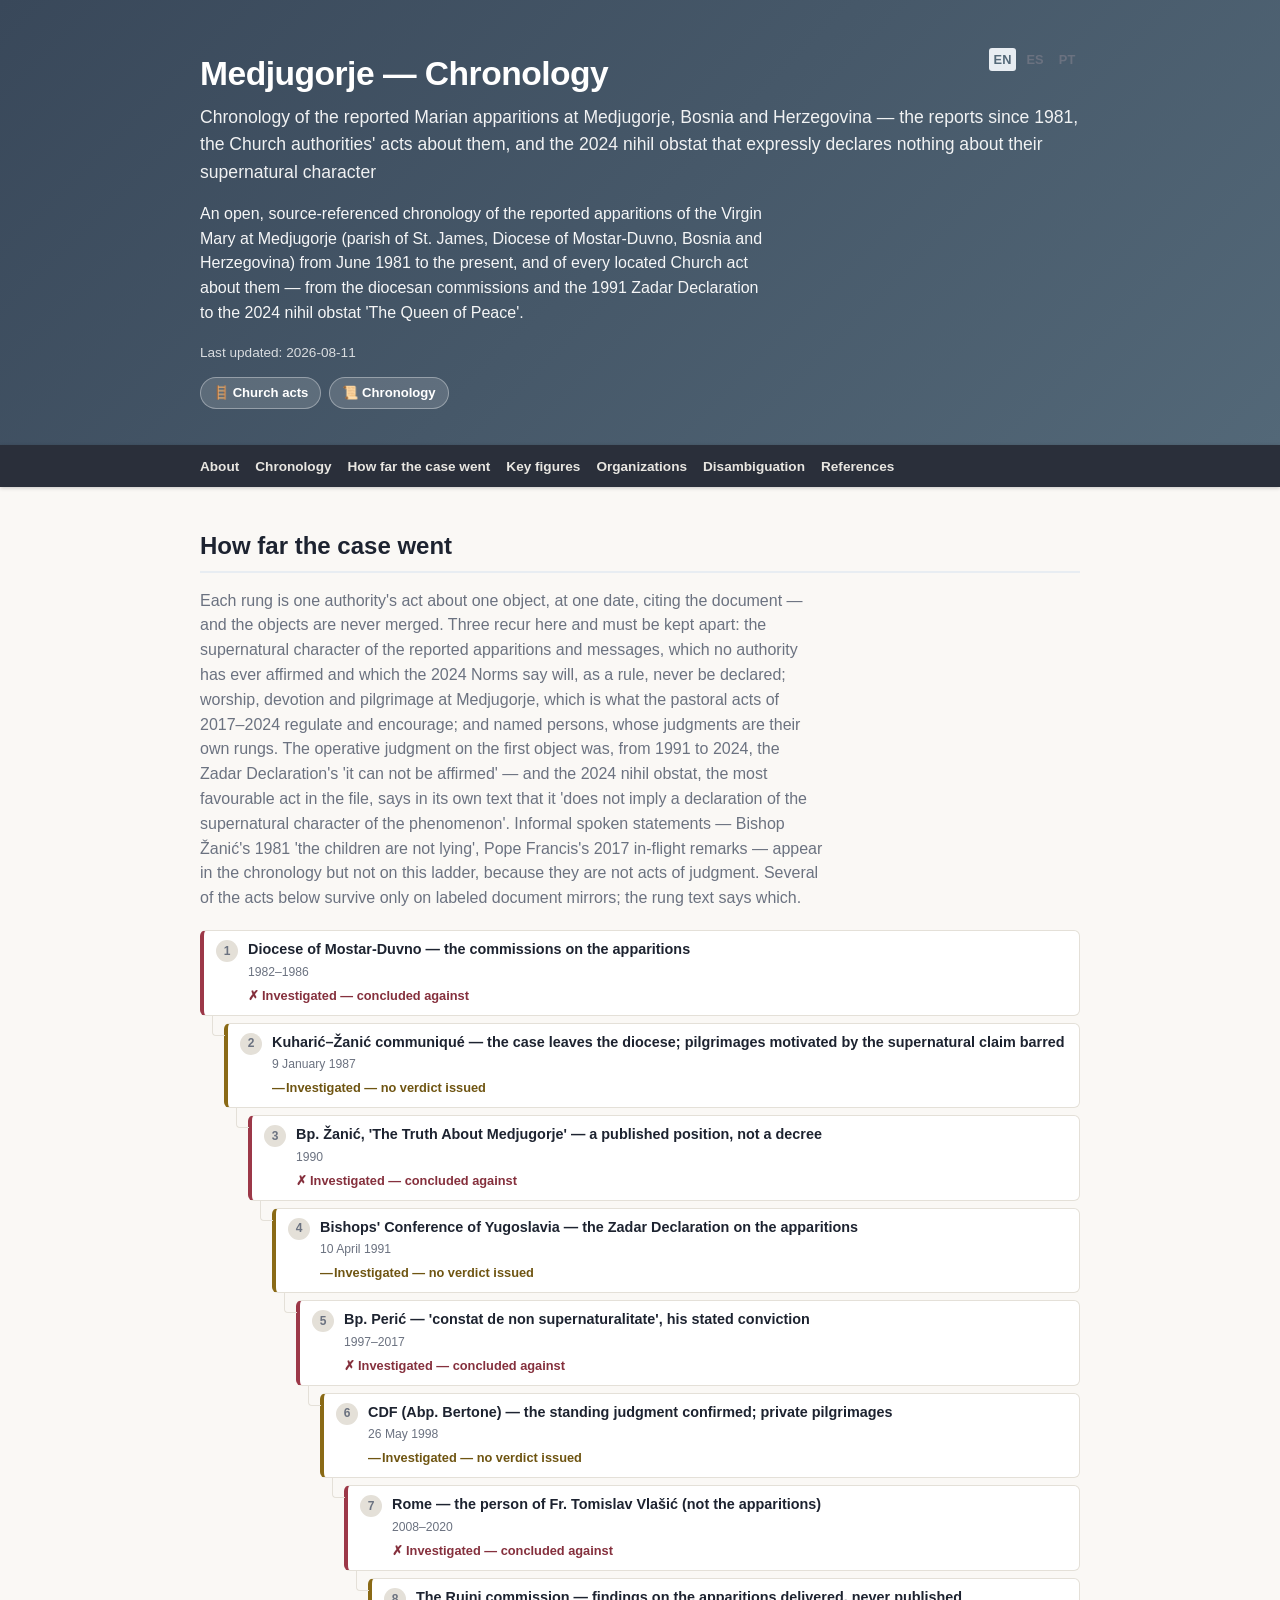
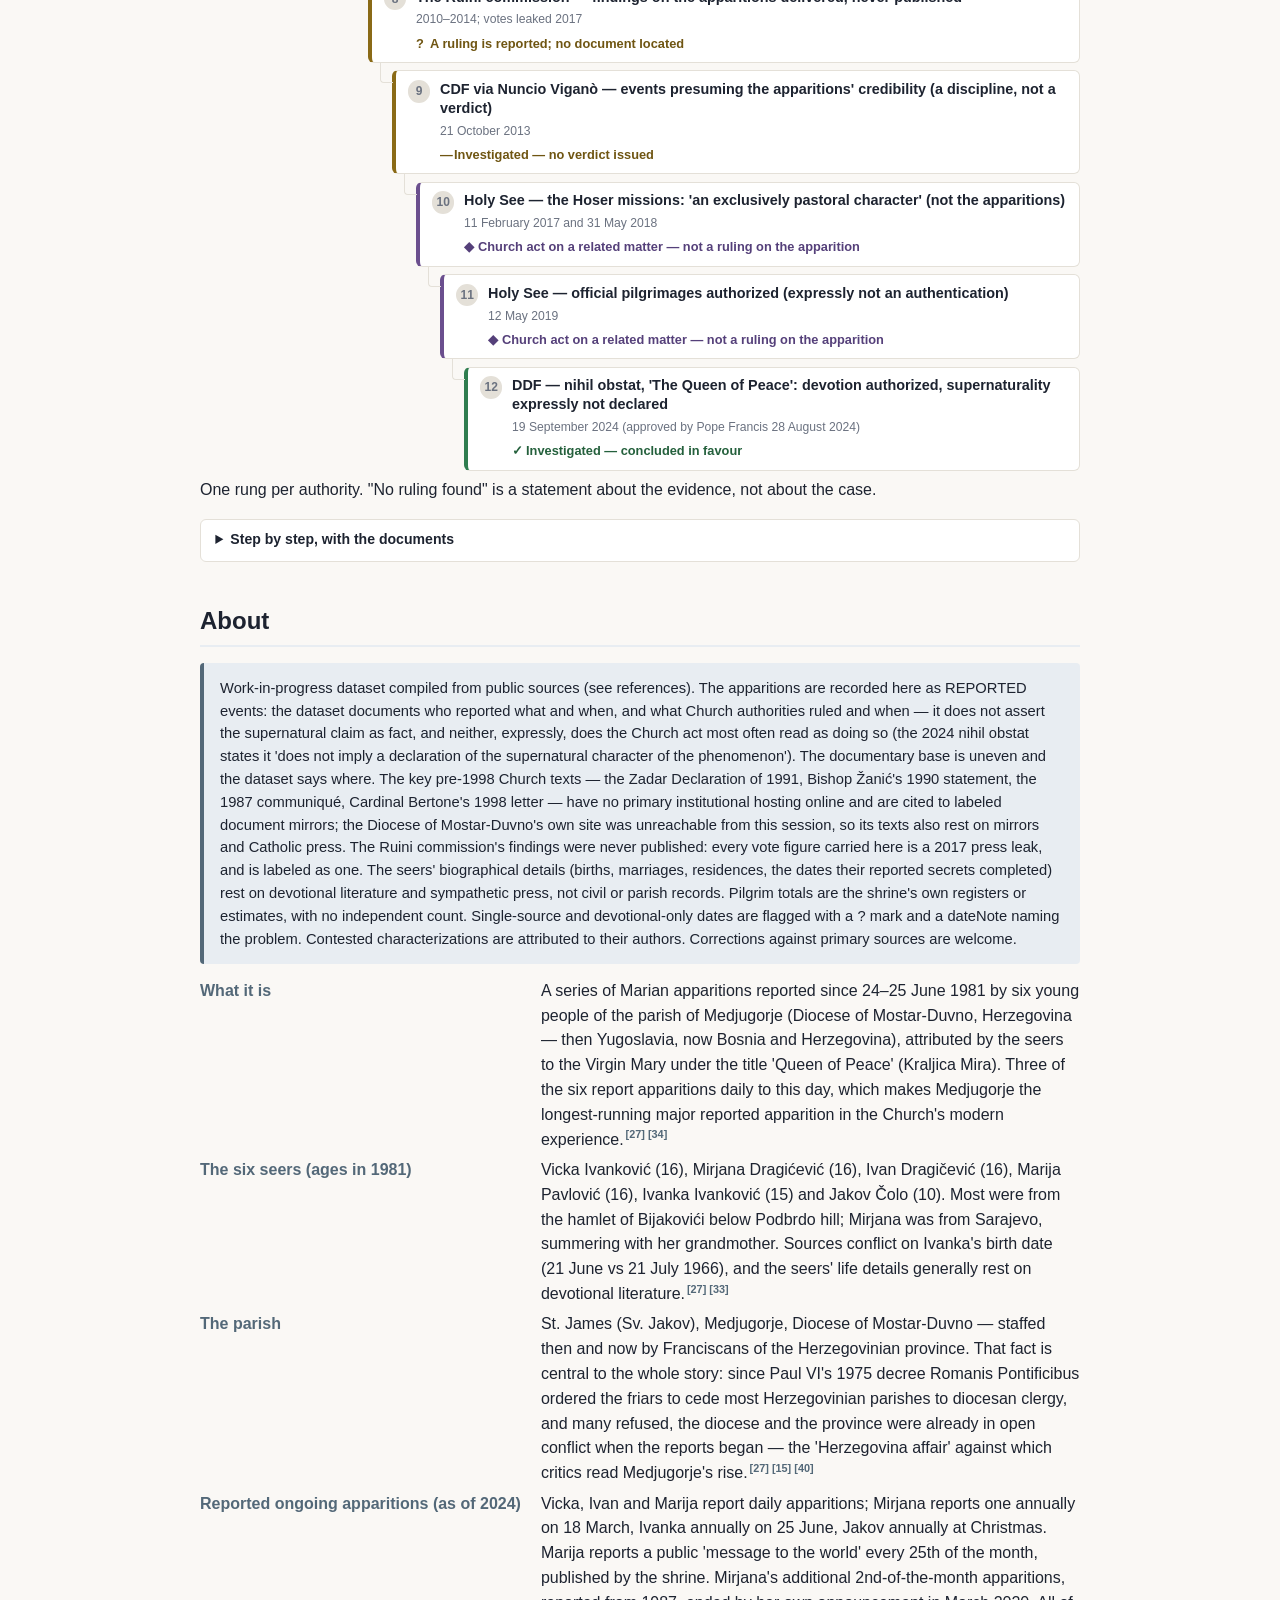
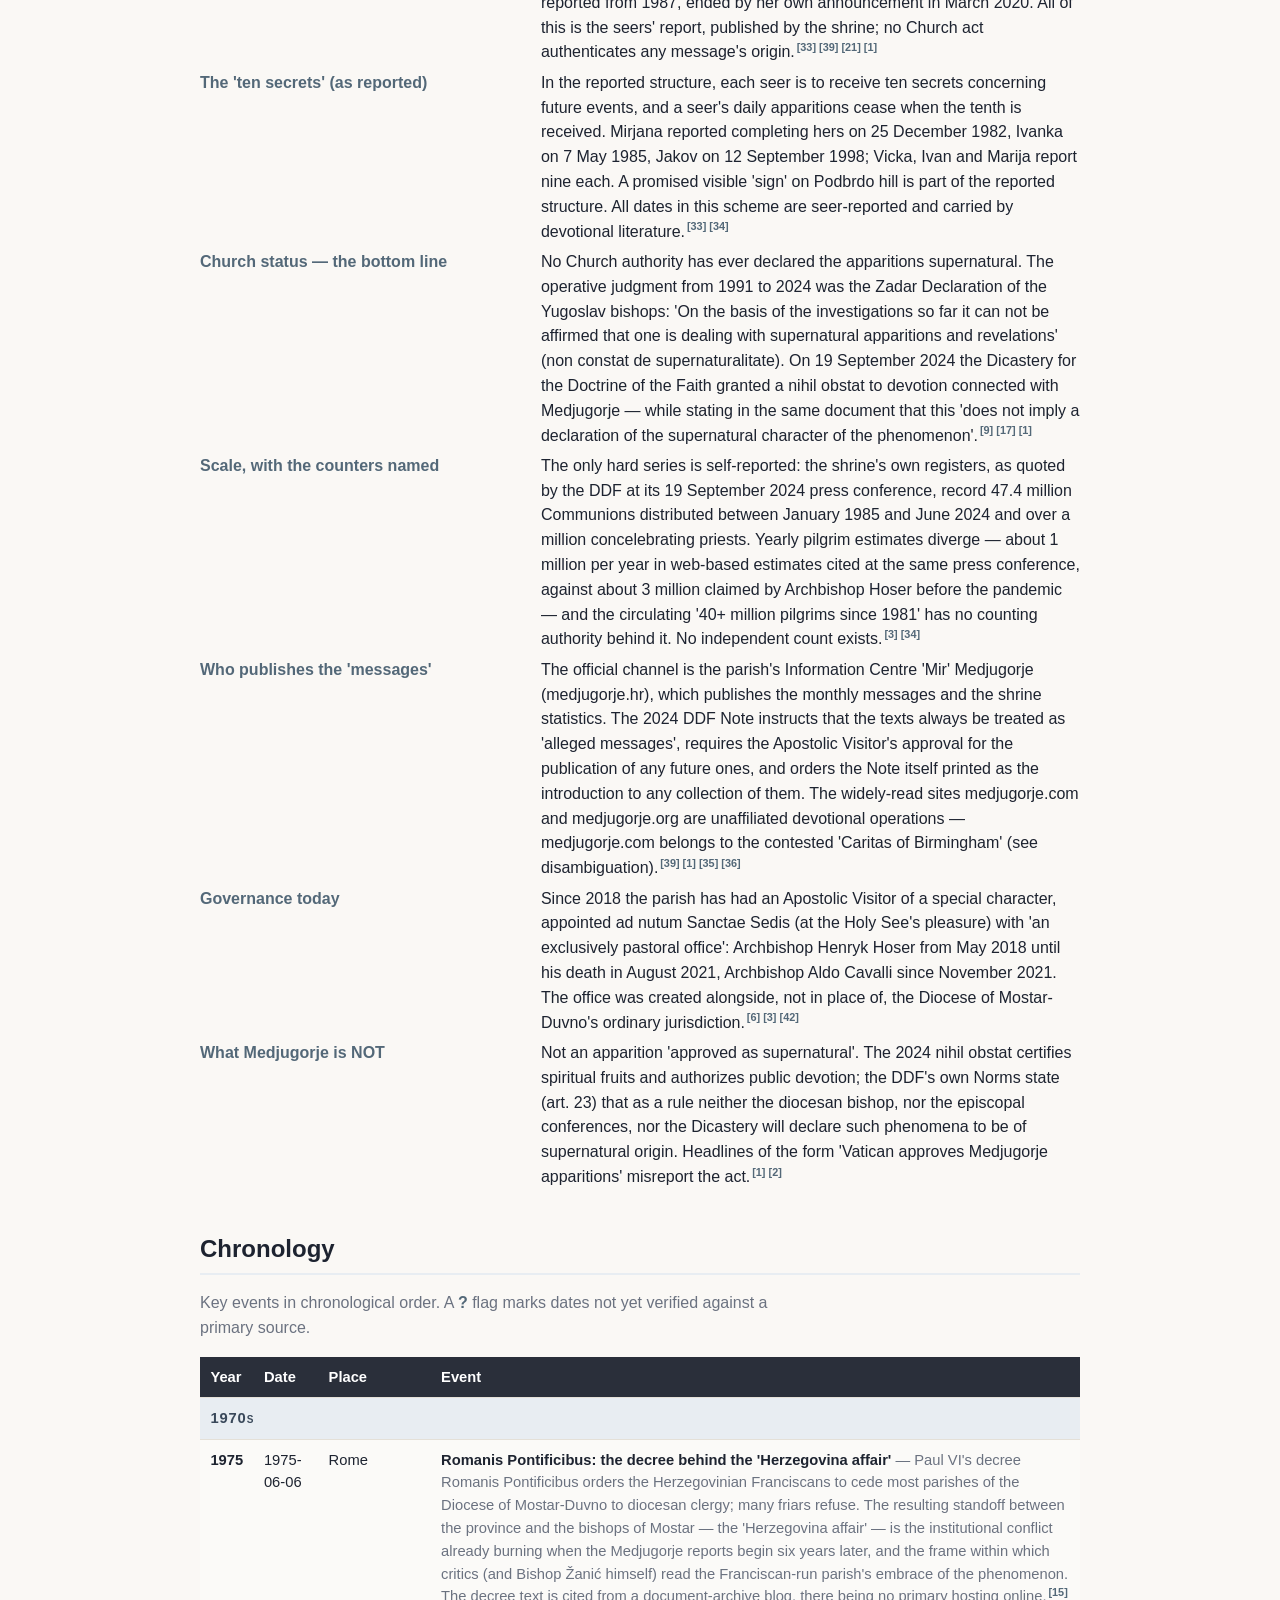
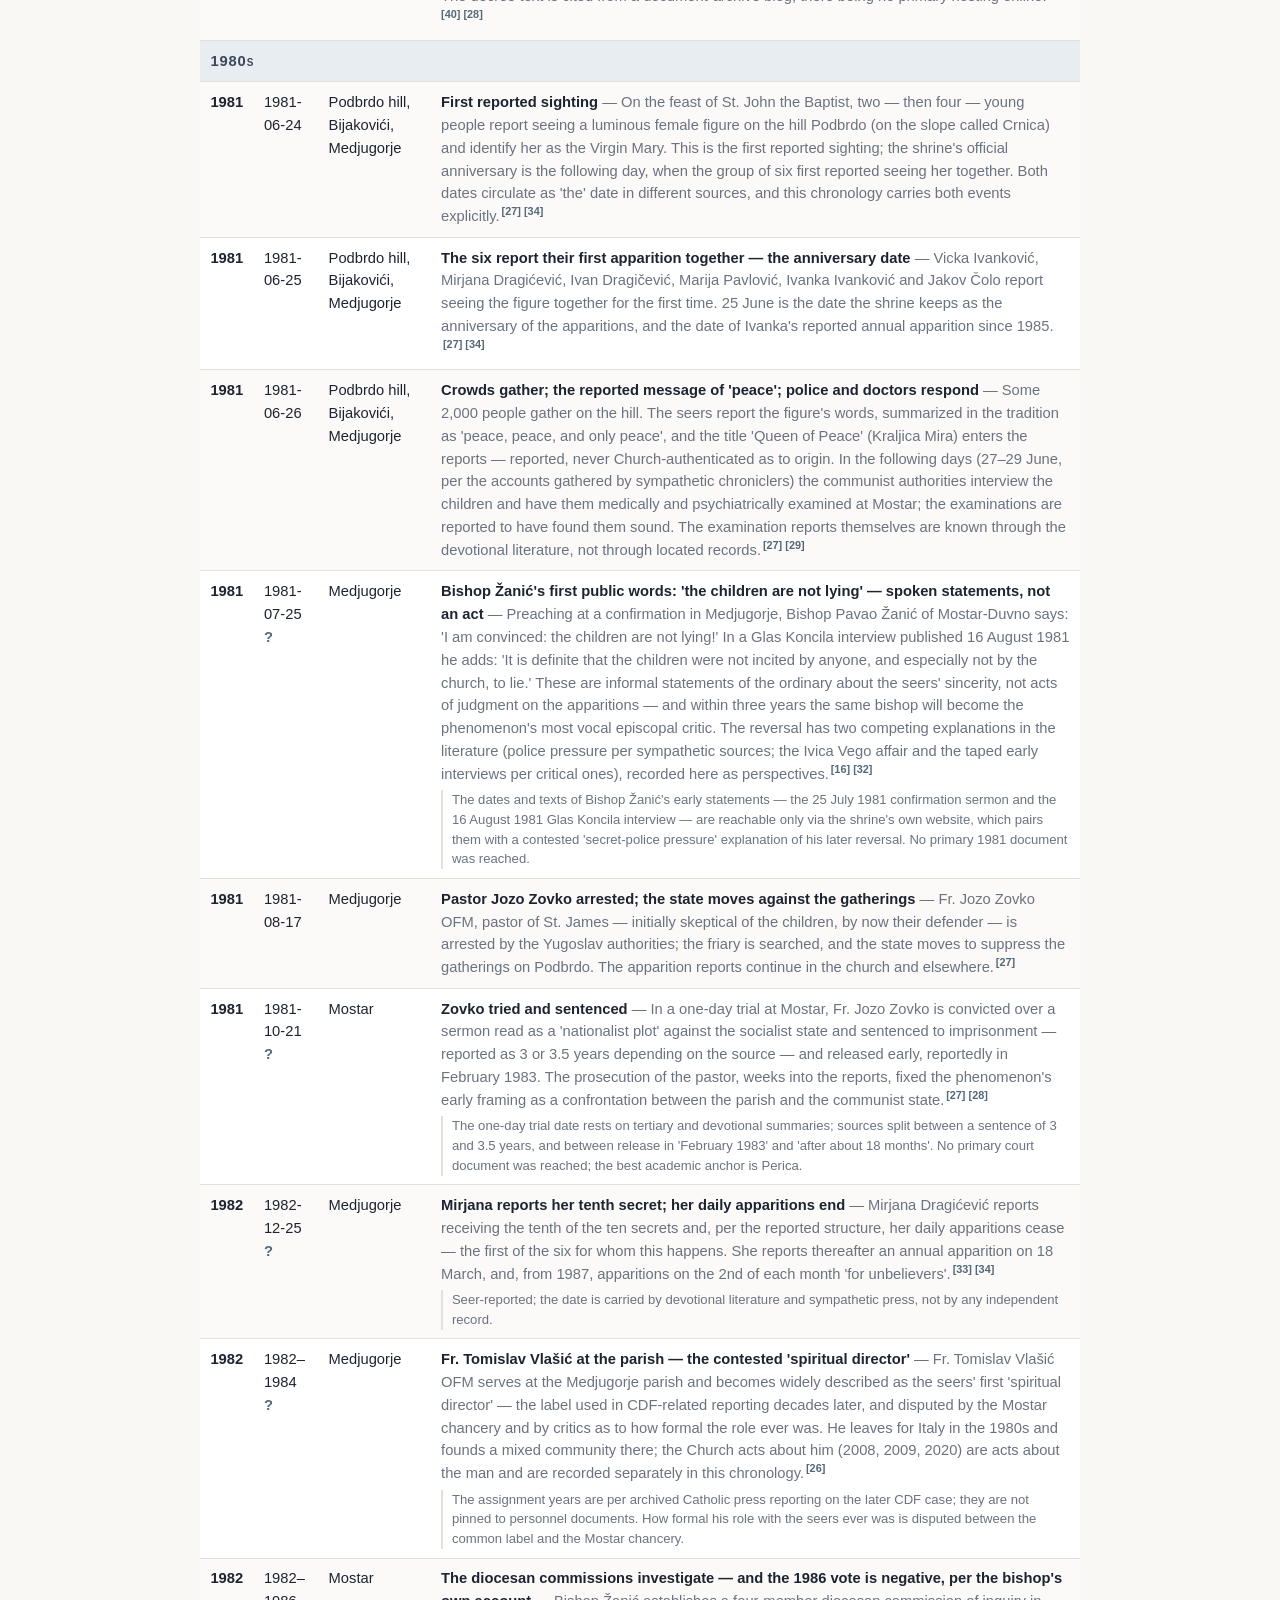
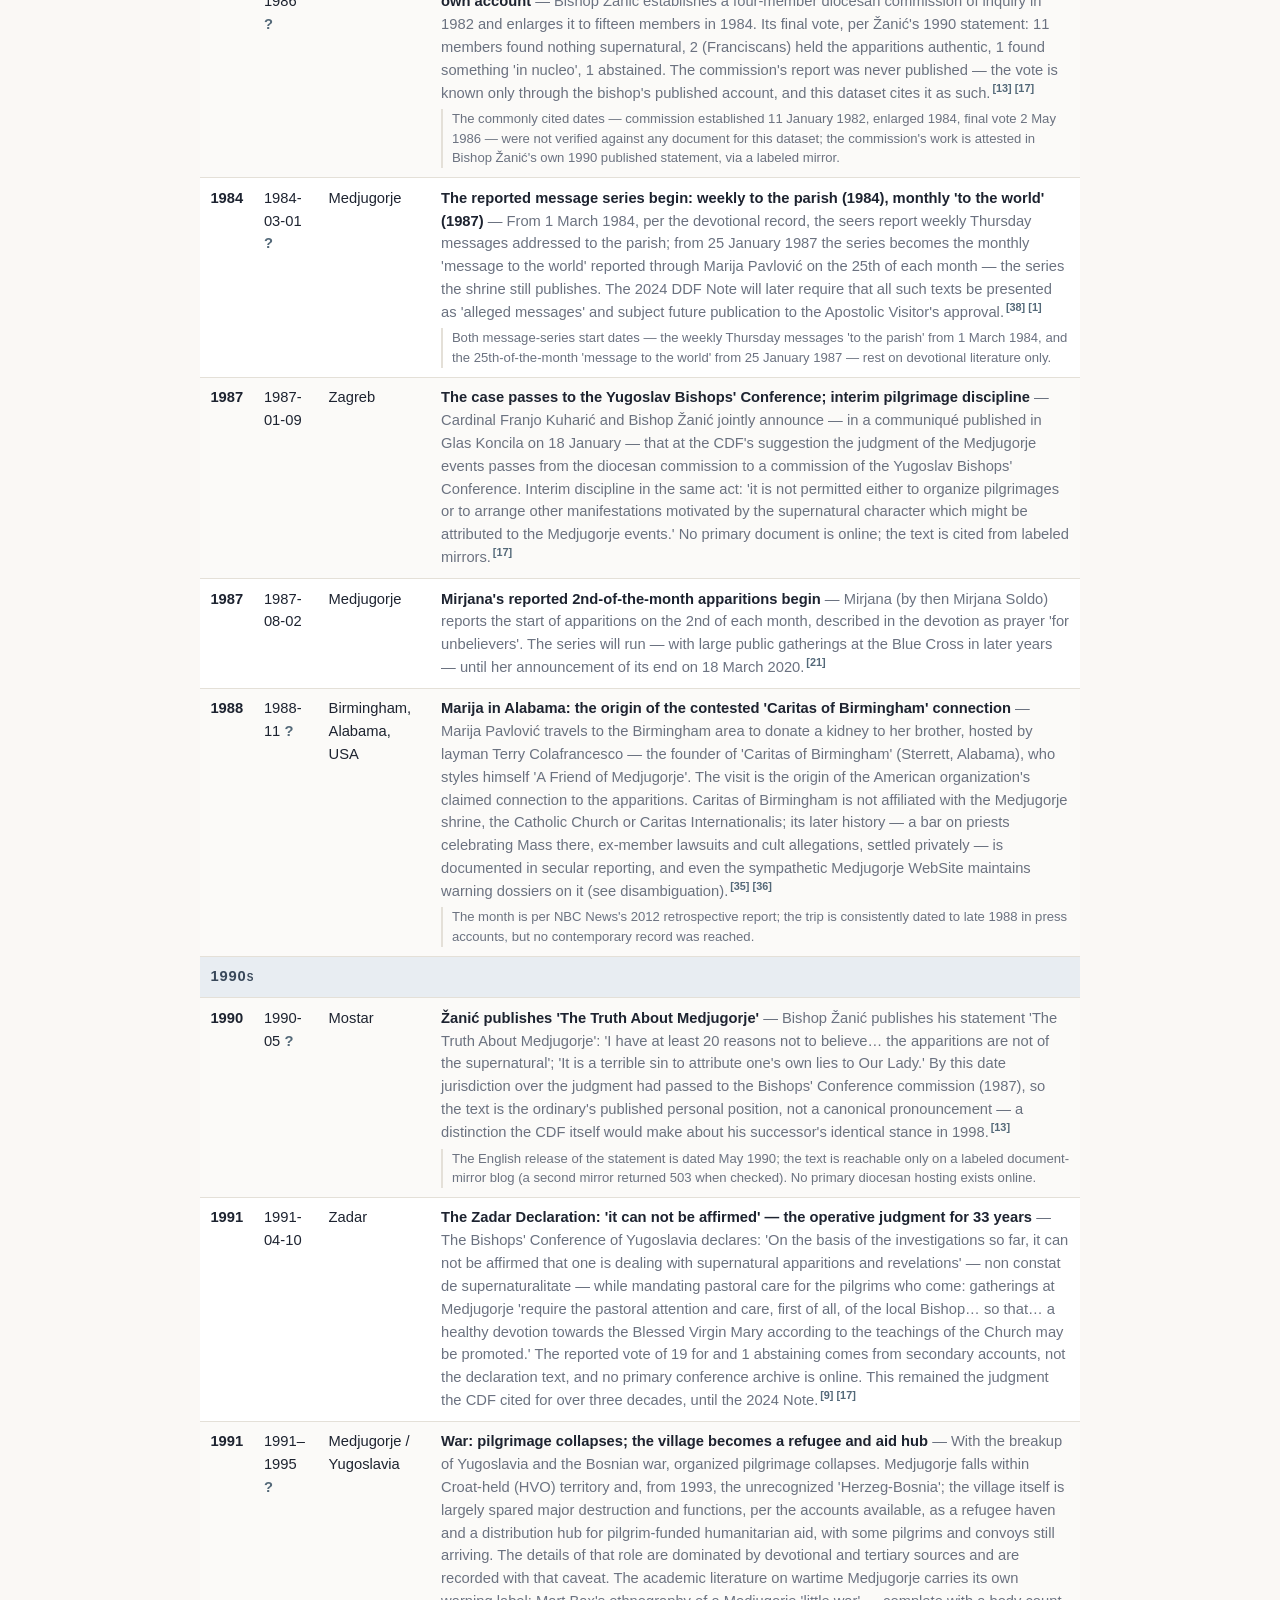
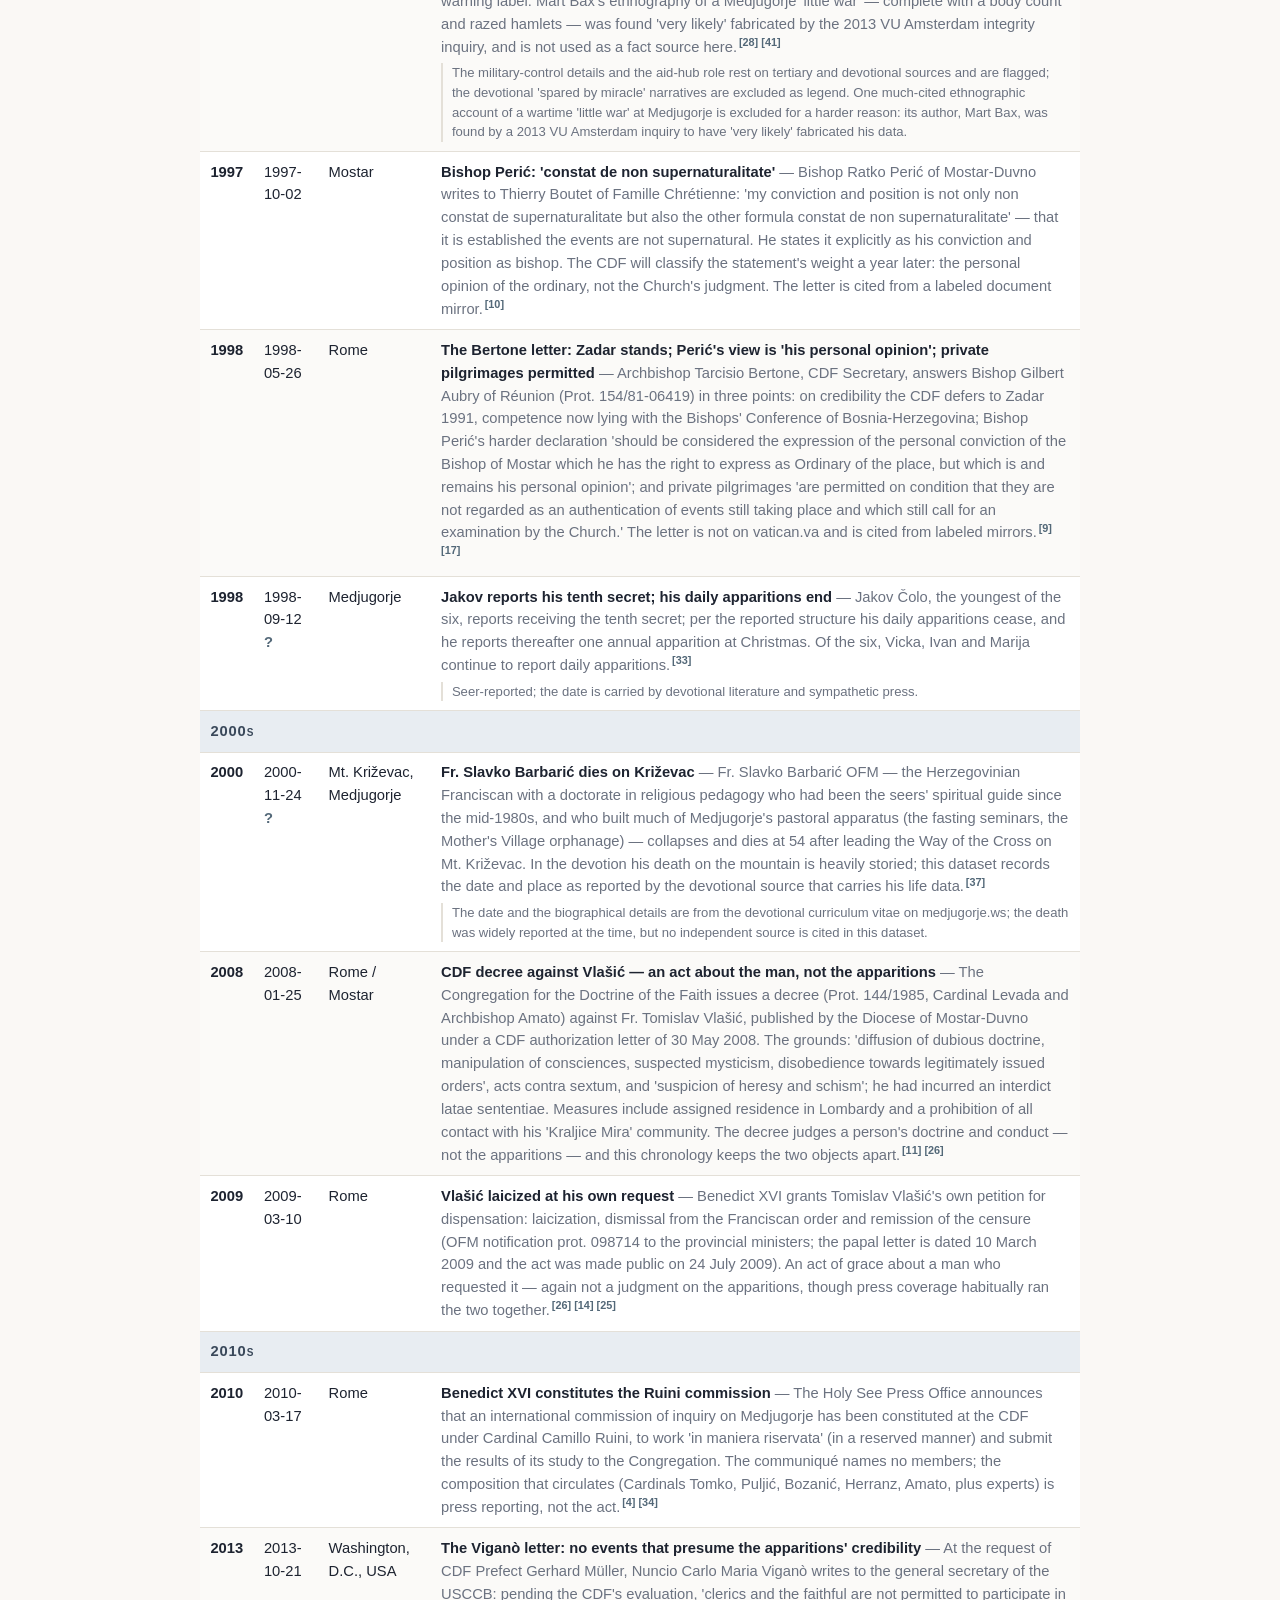
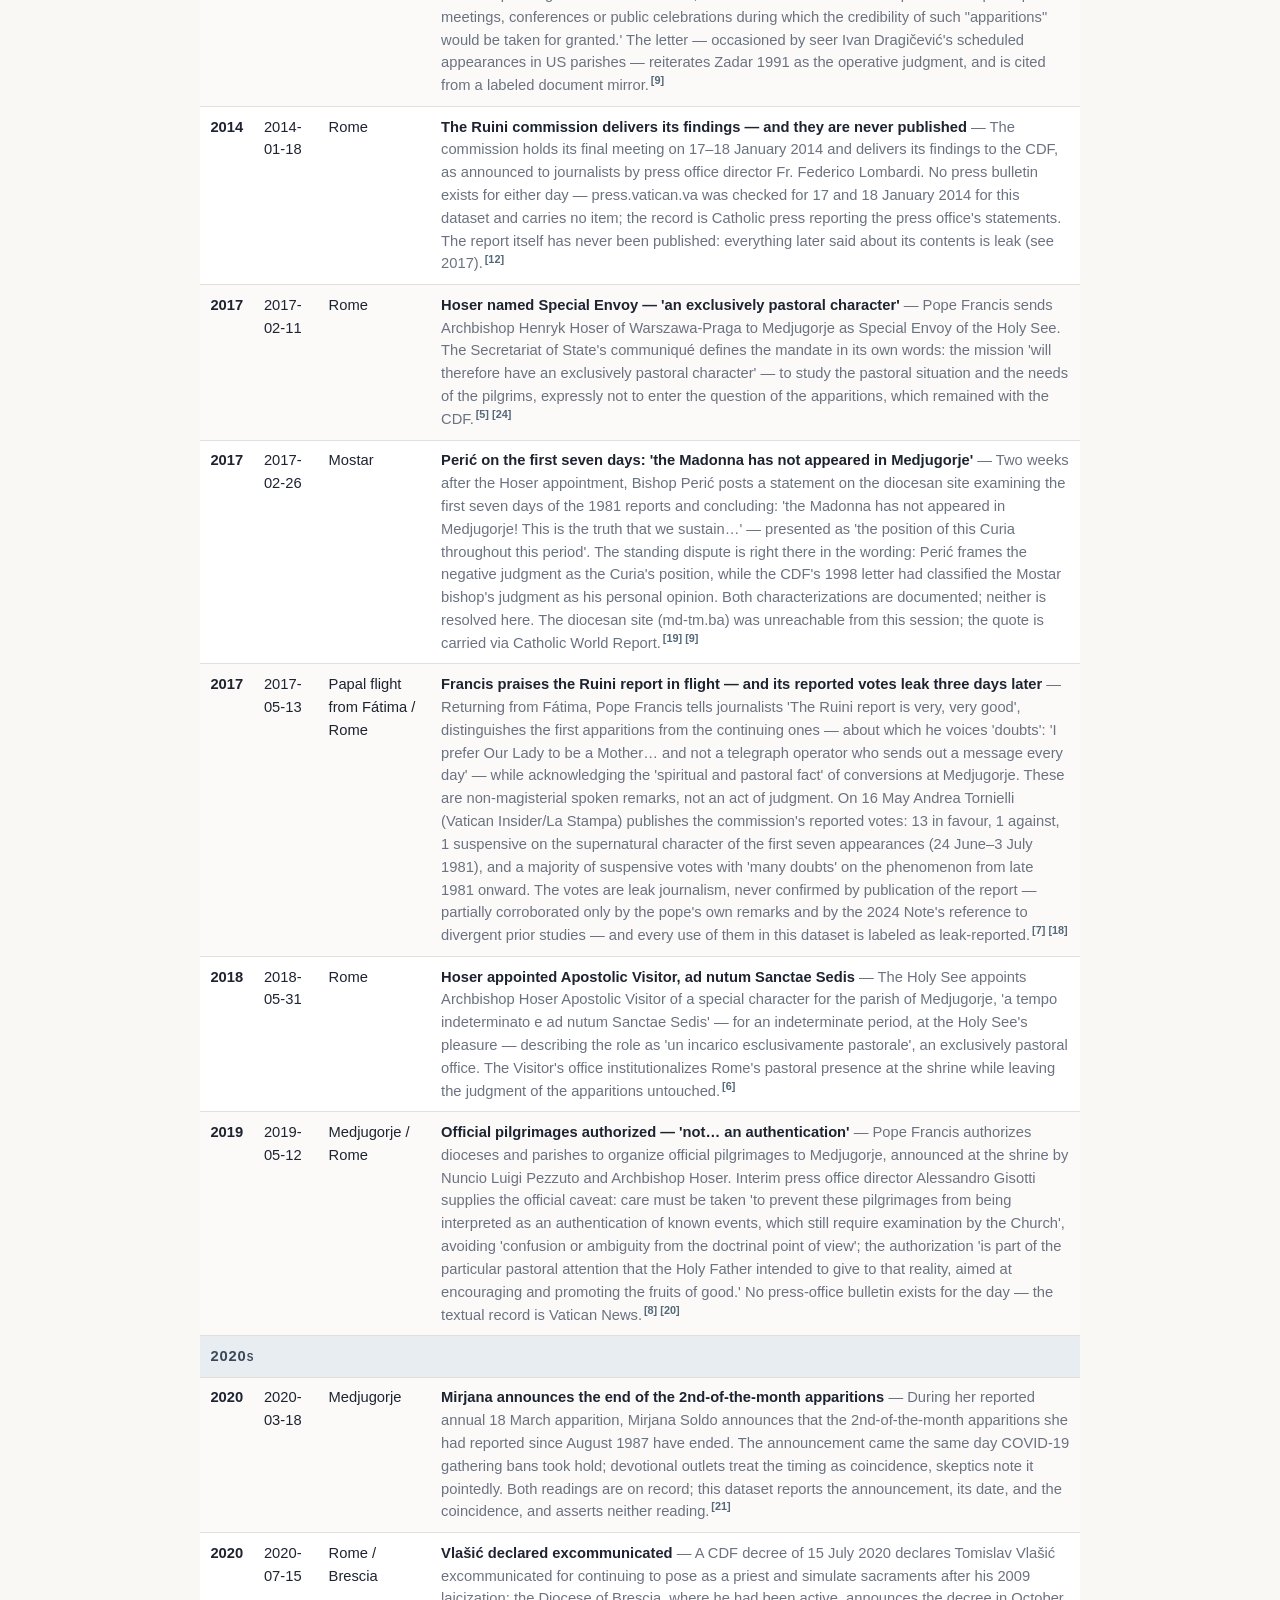
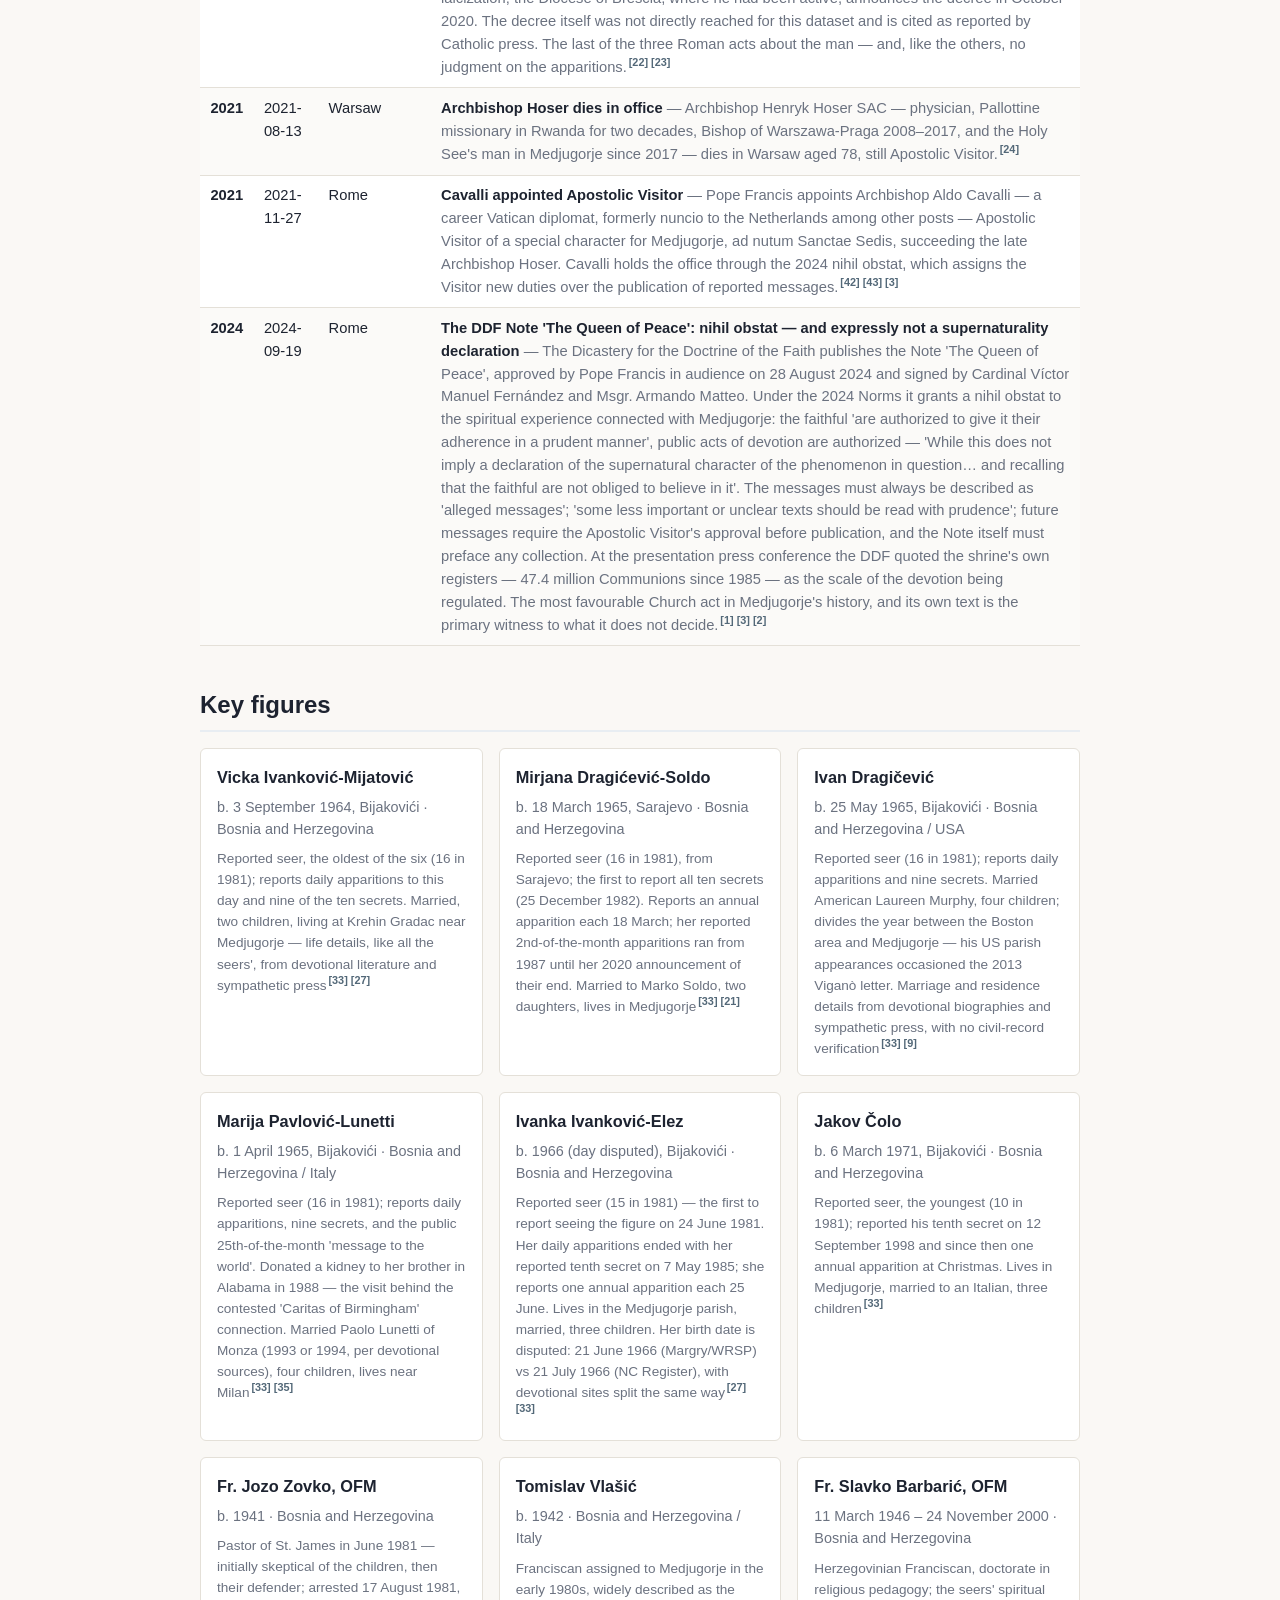
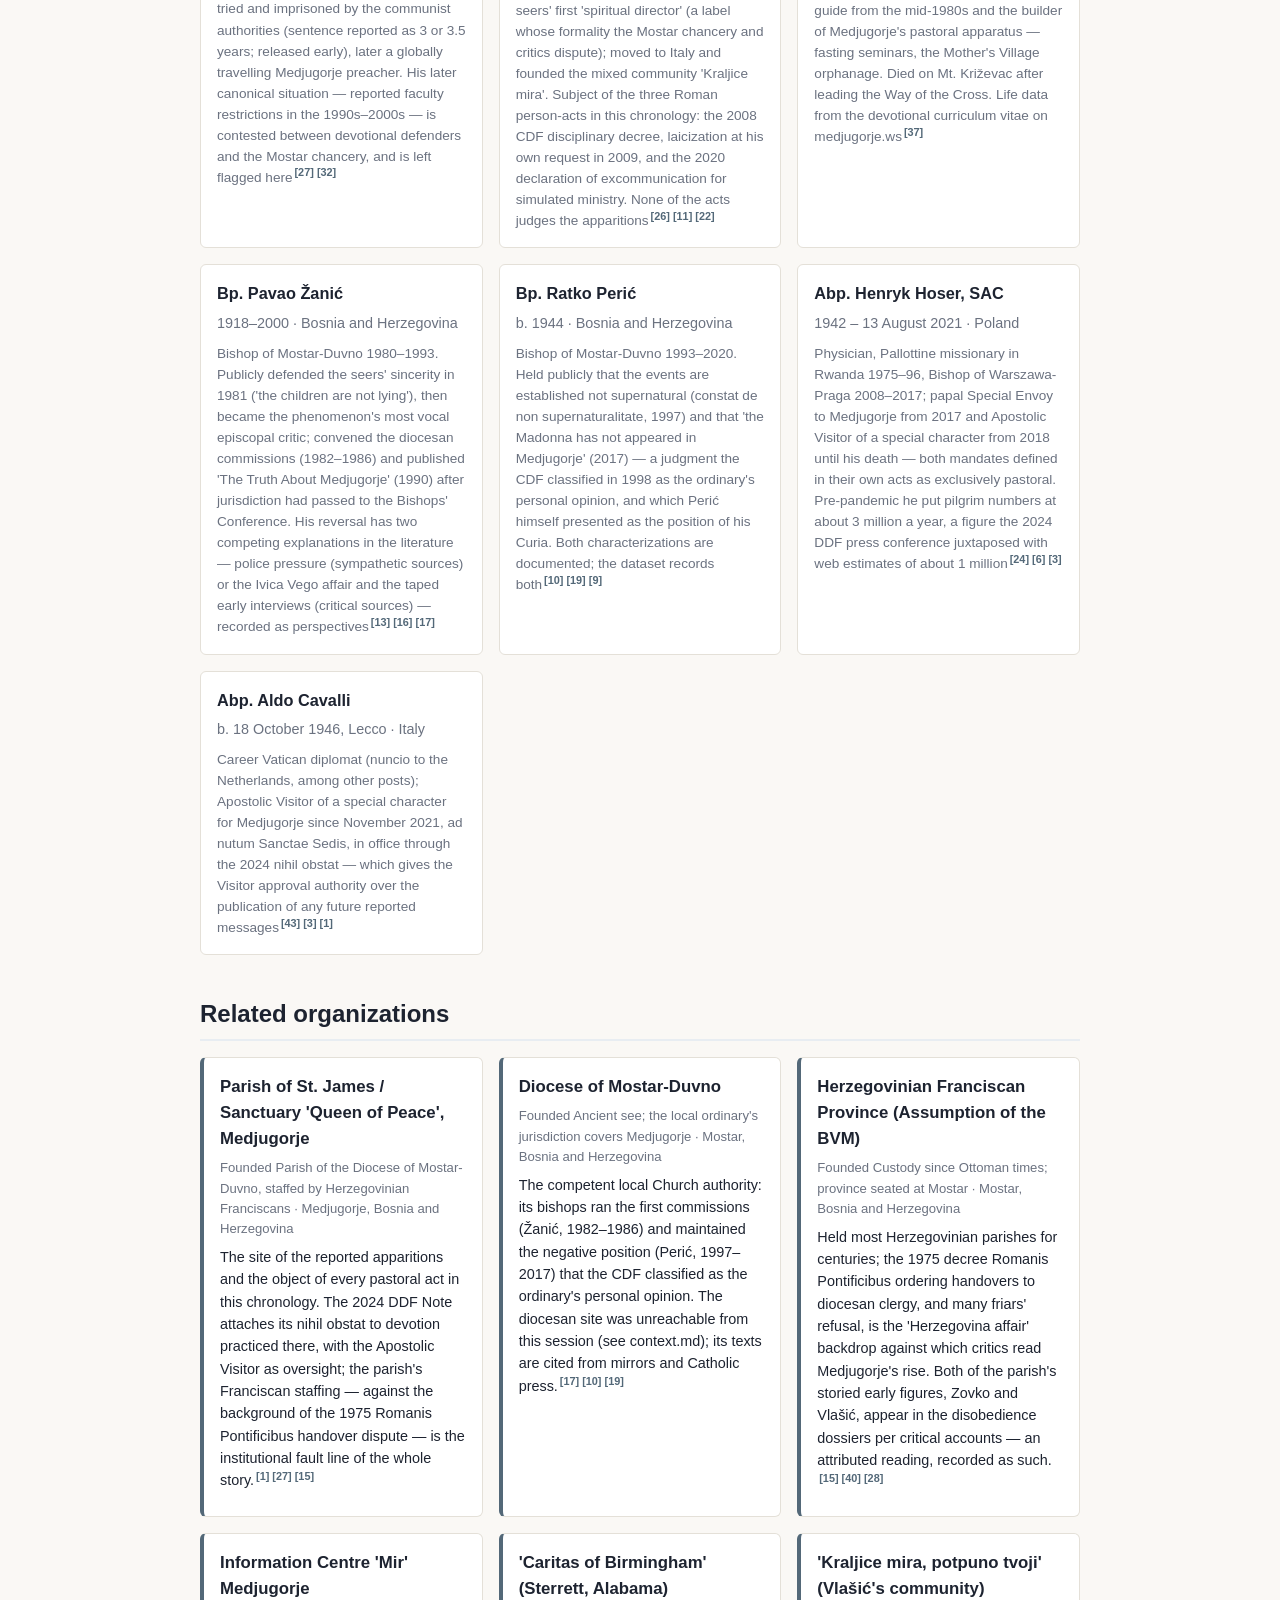
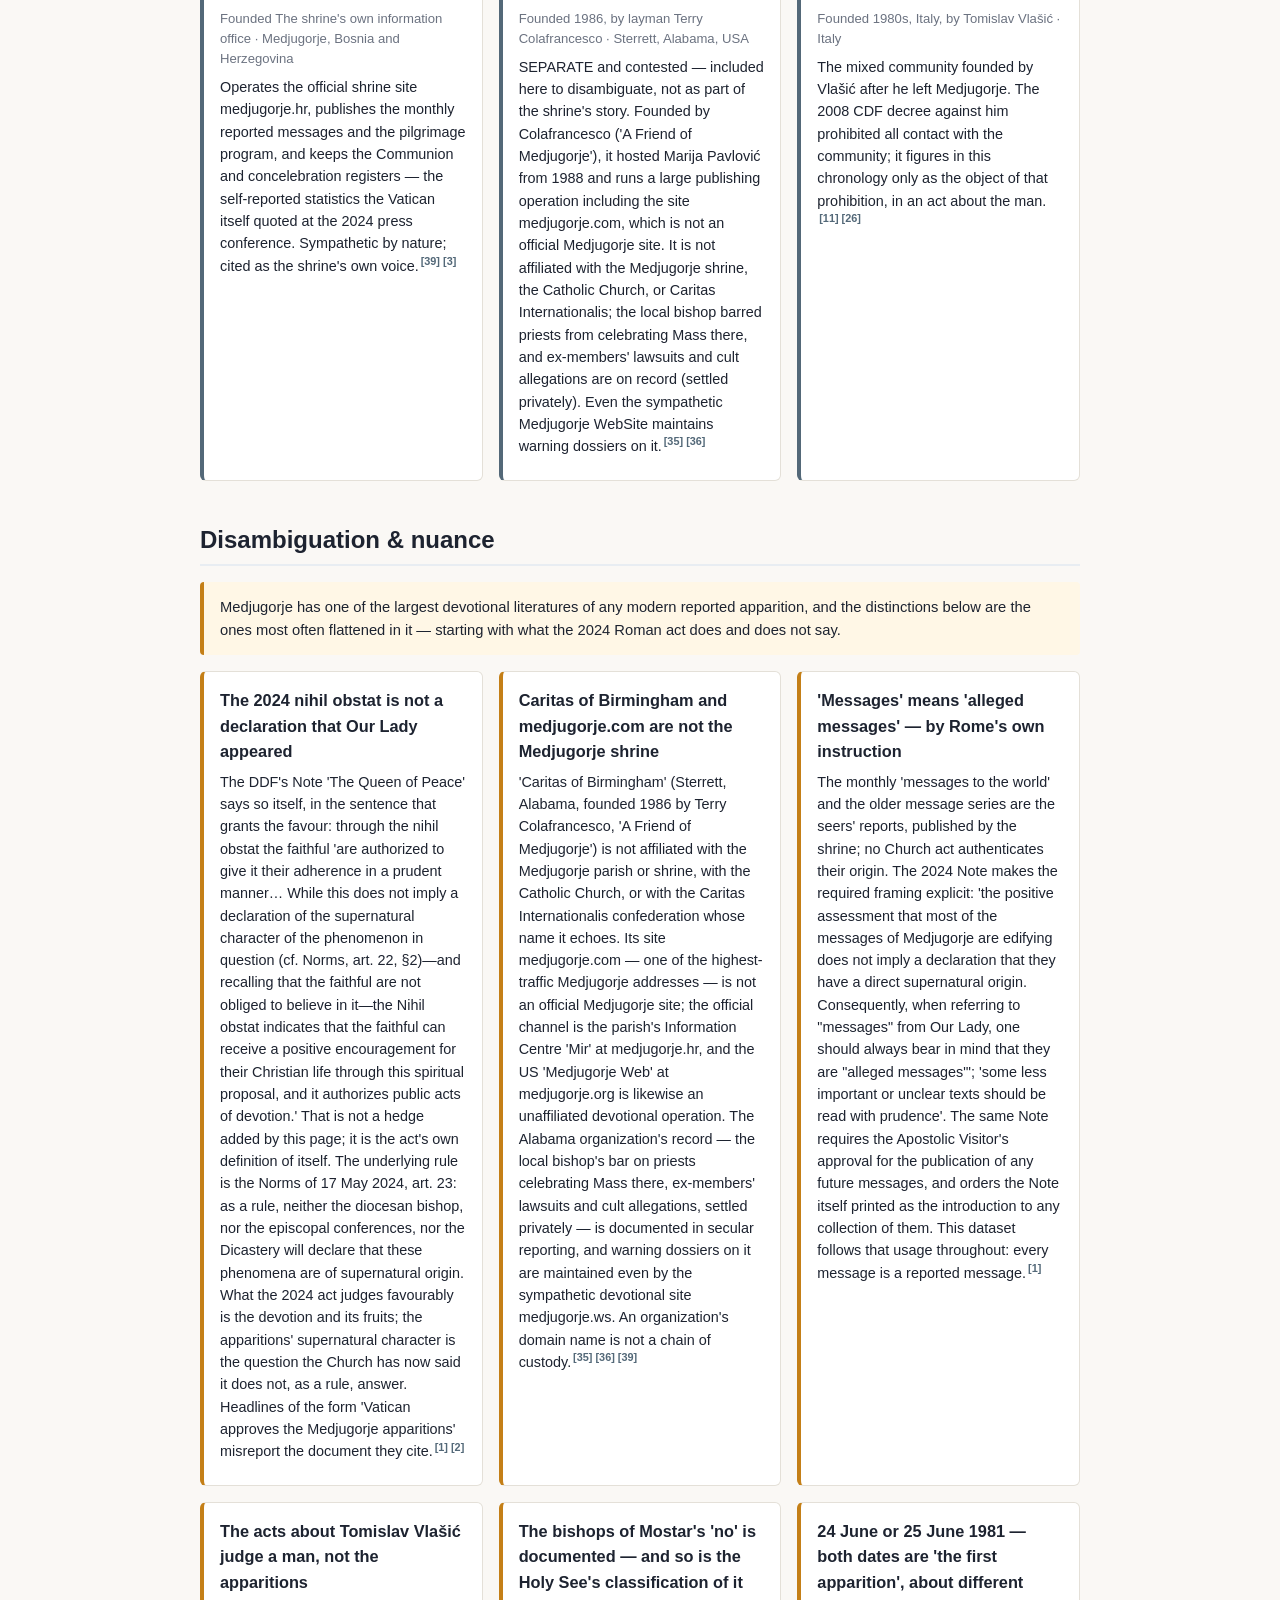
==== commit 2b3ffe3f: "Cite the 27 Nov 2021 bulletin for Cavalli's appointment (medjugorje#1) The Holy See Press Office bul" ====
--- a/docs/en/index.html
+++ b/docs/en/index.html
@@ -331,7 +331,7 @@
         <dt>Who publishes the &#39;messages&#39;</dt>
         <dd>The official channel is the parish&#39;s Information Centre &#39;Mir&#39; Medjugorje (medjugorje.hr), which publishes the monthly messages and the shrine statistics. The 2024 DDF Note instructs that the texts always be treated as &#39;alleged messages&#39;, requires the Apostolic Visitor&#39;s approval for the publication of any future ones, and orders the Note itself printed as the introduction to any collection of them. The widely-read sites medjugorje.com and medjugorje.org are unaffiliated devotional operations — medjugorje.com belongs to the contested &#39;Caritas of Birmingham&#39; (see disambiguation).<sup class="cite"><a href="#ref-39" title="Reference 39">[39]</a> <a href="#ref-1" title="Reference 1">[1]</a> <a href="#ref-35" title="Reference 35">[35]</a> <a href="#ref-36" title="Reference 36">[36]</a></sup></dd>
         <dt>Governance today</dt>
-        <dd>Since 2018 the parish has had an Apostolic Visitor of a special character, appointed ad nutum Sanctae Sedis (at the Holy See&#39;s pleasure) with &#39;an exclusively pastoral office&#39;: Archbishop Henryk Hoser from May 2018 until his death in August 2021, Archbishop Aldo Cavalli since November 2021. The office was created alongside, not in place of, the Diocese of Mostar-Duvno&#39;s ordinary jurisdiction.<sup class="cite"><a href="#ref-6" title="Reference 6">[6]</a> <a href="#ref-3" title="Reference 3">[3]</a></sup></dd>
+        <dd>Since 2018 the parish has had an Apostolic Visitor of a special character, appointed ad nutum Sanctae Sedis (at the Holy See&#39;s pleasure) with &#39;an exclusively pastoral office&#39;: Archbishop Henryk Hoser from May 2018 until his death in August 2021, Archbishop Aldo Cavalli since November 2021. The office was created alongside, not in place of, the Diocese of Mostar-Duvno&#39;s ordinary jurisdiction.<sup class="cite"><a href="#ref-6" title="Reference 6">[6]</a> <a href="#ref-3" title="Reference 3">[3]</a> <a href="#ref-42" title="Reference 42">[42]</a></sup></dd>
         <dt>What Medjugorje is NOT</dt>
         <dd>Not an apparition &#39;approved as supernatural&#39;. The 2024 nihil obstat certifies spiritual fruits and authorizes public devotion; the DDF&#39;s own Norms state (art. 23) that as a rule neither the diocesan bishop, nor the episcopal conferences, nor the Dicastery will declare such phenomena to be of supernatural origin. Headlines of the form &#39;Vatican approves Medjugorje apparitions&#39; misreport the act.<sup class="cite"><a href="#ref-1" title="Reference 1">[1]</a> <a href="#ref-2" title="Reference 2">[2]</a></sup></dd>
       </dl>
@@ -559,9 +559,9 @@
         </tr>
         <tr>
           <td class="year">2021</td>
-          <td>2021-11-27 <span class="flag" title="Date not yet verified against a primary source">?</span></td>
+          <td>2021-11-27</td>
           <td>Rome</td>
-          <td><strong>Cavalli appointed Apostolic Visitor</strong> <span class="muted">— Pope Francis appoints Archbishop Aldo Cavalli — a career Vatican diplomat, formerly nuncio to the Netherlands among other posts — Apostolic Visitor of a special character for Medjugorje, ad nutum Sanctae Sedis, succeeding the late Archbishop Hoser. Cavalli holds the office through the 2024 nihil obstat, which assigns the Visitor new duties over the publication of reported messages.</span><sup class="cite"><a href="#ref-3" title="Reference 3">[3]</a></sup><span class="date-note">The appointment date is per the Holy See daily bulletin of 27 November 2021, which was not directly reached for this dataset; Cavalli&#39;s role is confirmed as of 2024 by the DDF press conference. Flagged until the bulletin is cited directly.</span></td>
+          <td><strong>Cavalli appointed Apostolic Visitor</strong> <span class="muted">— Pope Francis appoints Archbishop Aldo Cavalli — a career Vatican diplomat, formerly nuncio to the Netherlands among other posts — Apostolic Visitor of a special character for Medjugorje, ad nutum Sanctae Sedis, succeeding the late Archbishop Hoser. Cavalli holds the office through the 2024 nihil obstat, which assigns the Visitor new duties over the publication of reported messages.</span><sup class="cite"><a href="#ref-42" title="Reference 42">[42]</a> <a href="#ref-43" title="Reference 43">[43]</a> <a href="#ref-3" title="Reference 3">[3]</a></sup></td>
         </tr>
         <tr>
           <td class="year">2024</td>
@@ -652,7 +652,7 @@
       <div class="party-card">
         <h3>Abp. Aldo Cavalli</h3>
         <p class="country">b. 18 October 1946, Lecco · Italy</p>
-        <p class="figures">Career Vatican diplomat (nuncio to the Netherlands, among other posts); Apostolic Visitor of a special character for Medjugorje since November 2021, ad nutum Sanctae Sedis, in office through the 2024 nihil obstat — which gives the Visitor approval authority over the publication of any future reported messages<sup class="cite"><a href="#ref-3" title="Reference 3">[3]</a> <a href="#ref-1" title="Reference 1">[1]</a></sup></p>
+        <p class="figures">Career Vatican diplomat (nuncio to the Netherlands, among other posts); Apostolic Visitor of a special character for Medjugorje since November 2021, ad nutum Sanctae Sedis, in office through the 2024 nihil obstat — which gives the Visitor approval authority over the publication of any future reported messages<sup class="cite"><a href="#ref-43" title="Reference 43">[43]</a> <a href="#ref-3" title="Reference 3">[3]</a> <a href="#ref-1" title="Reference 1">[1]</a></sup></p>
         
       </div>
       </div>
@@ -743,7 +743,7 @@
 
     <section id="references">
       <h2>References</h2>
-      <p class="section-intro">41 sources · 34 with an Internet Archive fallback. Sources span the
+      <p class="section-intro">43 sources · 40 with an Internet Archive fallback. Sources span the
       spectrum of perspectives by design; contested claims are attributed to their authors.</p>
       <ol class="references">
         <li id="ref-1">
@@ -752,7 +752,7 @@
           <span class="ref-note">The act itself, on vatican.va — primary for everything the 2024 nihil obstat does and, just as importantly, for what its own text says it does not do.</span>
         </li>
         <li id="ref-2">
-          <a href="https://www.vatican.va/roman_curia/congregations/cfaith/documents/rc_ddf_doc_20240517_norme-fenomeni-soprannaturali_en.html" rel="noopener noreferrer" target="_blank">Norms for Proceeding in the Discernment of Alleged Supernatural Phenomena (17 May 2024)</a>
+          <a href="https://www.vatican.va/roman_curia/congregations/cfaith/documents/rc_ddf_doc_20240517_norme-fenomeni-soprannaturali_en.html" rel="noopener noreferrer" target="_blank">Norms for Proceeding in the Discernment of Alleged Supernatural Phenomena (17 May 2024)</a> · <a class="archive-link" href="https://web.archive.org/web/20260820103848/https://www.vatican.va/roman_curia/congregations/cfaith/documents/rc_ddf_doc_20240517_norme-fenomeni-soprannaturali_en.html" rel="noopener noreferrer" target="_blank">🗄 archived 2026-08-20</a>
           <span class="ref-meta">Dicastery for the Doctrine of the Faith, Holy See · official</span>
           <span class="ref-note">The Church&#39;s current procedure for judging reported apparitions, in force since 19 May 2024 and the basis of the Medjugorje Note. Cited for the rules it states — art. 22 §2 (a nihil obstat implies no supernaturality declaration) and art. 23 (as a rule, no authority will declare such phenomena supernatural).</span>
         </li>
@@ -825,7 +825,7 @@
           <span class="ref-note">The shrine&#39;s own site — pro-apparition perspective, and the only reachable source for Bishop Žanić&#39;s 1981 quotes, which it pairs with a contested &#39;secret-police pressure&#39; explanation of his reversal. Cited for the quotes; the framing is attributed to it.</span>
         </li>
         <li id="ref-17">
-          <a href="https://www.ewtn.com/catholicism/answers/medjugorje-21353" rel="noopener noreferrer" target="_blank">Medjugorje (Alleged Apparition) — documents and commission history</a>
+          <a href="https://www.ewtn.com/catholicism/answers/medjugorje-21353" rel="noopener noreferrer" target="_blank">Medjugorje (Alleged Apparition) — documents and commission history</a> · <a class="archive-link" href="https://web.archive.org/web/20251218062315/https://www.ewtn.com/catholicism/answers/medjugorje-21353" rel="noopener noreferrer" target="_blank">🗄 archived 2025-12-18</a>
           <span class="ref-meta">EWTN · web</span>
           <span class="ref-note">An apologetics outlet&#39;s reference page hosting the Zadar 1991 text, the 1987 communiqué excerpts and the commission history — a labeled mirror with a sympathetic-to-official perspective.</span>
         </li>
@@ -863,7 +863,7 @@
           <span class="ref-note">Obituary; also a witness for the 2017 envoy mission&#39;s pastoral framing and Hoser&#39;s pre-pandemic pilgrim estimate.</span>
         </li>
         <li id="ref-25">
-          <a href="https://www.ewtnnews.com/world/europe/pope-benedict-laicizes-priest-connected-to-alleged-medjugorje-apparitions?redirectedfrom=cna" rel="noopener noreferrer" target="_blank">Pope Benedict laicizes priest connected to alleged Medjugorje apparitions (2009)</a>
+          <a href="https://www.ewtnnews.com/world/europe/pope-benedict-laicizes-priest-connected-to-alleged-medjugorje-apparitions?redirectedfrom=cna" rel="noopener noreferrer" target="_blank">Pope Benedict laicizes priest connected to alleged Medjugorje apparitions (2009)</a> · <a class="archive-link" href="https://web.archive.org/web/20260831135529/https://www.ewtnnews.com/world/europe/pope-benedict-laicizes-priest-connected-to-alleged-medjugorje-apparitions?redirectedfrom=cna" rel="noopener noreferrer" target="_blank">🗄 archived 2026-08-31</a>
           <span class="ref-meta">CNA via EWTN News (Catholic news mirror of the 2009 laicization reporting.) · news</span>
         </li>
         <li id="ref-26">
@@ -910,7 +910,7 @@
           <span class="ref-note">Explainer including the Ruini-commission leak summary and the circulating pilgrim totals — a sympathetic outlet with careful &#39;alleged&#39; framing.</span>
         </li>
         <li id="ref-35">
-          <a href="https://www.nbcnews.com/id/wbna48100299" rel="noopener noreferrer" target="_blank">Visions of Virgin Mary draw thousands to Alabama (6 July 2012)</a>
+          <a href="https://www.nbcnews.com/id/wbna48100299" rel="noopener noreferrer" target="_blank">Visions of Virgin Mary draw thousands to Alabama (6 July 2012)</a> · <a class="archive-link" href="https://web.archive.org/web/20260824073118/https://www.nbcnews.com/id/wbna48100299" rel="noopener noreferrer" target="_blank">🗄 archived 2026-08-24</a>
           <span class="ref-meta">NBC News · news</span>
           <span class="ref-note">Secular reporting on Caritas of Birmingham, including the ex-member lawsuits — the independent witness for the disambiguation this dataset carries.</span>
         </li>
@@ -943,6 +943,16 @@
           <a href="https://retractionwatch.com/2013/09/23/dutch-anthropologist-mart-bax-faked-61-papers-says-university/" rel="noopener noreferrer" target="_blank">Dutch anthropologist Mart Bax faked 61 papers, says university (23 September 2013)</a> · <a class="archive-link" href="https://web.archive.org/web/20260310151448/https://retractionwatch.com/2013/09/23/dutch-anthropologist-mart-bax-faked-61-papers-says-university/" rel="noopener noreferrer" target="_blank">🗄 archived 2026-03-10</a>
           <span class="ref-meta">Retraction Watch · report</span>
           <span class="ref-note">Reports the VU Amsterdam integrity inquiry&#39;s finding that Bax&#39;s work — including his wartime-Medjugorje ethnography — was very likely fabricated. Cited so that the fabricated literature is excluded on the record rather than silently.</span>
+        </li>
+        <li id="ref-42">
+          <a href="https://press.vatican.va/content/salastampa/it/bollettino/pubblico/2021/11/27/0791/01668.html" rel="noopener noreferrer" target="_blank">Rinunce e nomine, 27.11.2021 [B0791] — Nomina del Visitatore Apostolico a carattere speciale per la Parrocchia di Medjugorje</a> · <a class="archive-link" href="https://web.archive.org/web/20260611075307/https://press.vatican.va/content/salastampa/it/bollettino/pubblico/2021/11/27/0791/01668.html" rel="noopener noreferrer" target="_blank">🗄 archived 2026-06-11</a>
+          <span class="ref-meta">Holy See Press Office · official</span>
+          <span class="ref-note">The daily bulletin recording the appointment &quot;a tempo indeterminato e ad nutum Sanctae Sedis&quot;; it does not mention Hoser. Requires a browser User-Agent to fetch.</span>
+        </li>
+        <li id="ref-43">
+          <a href="https://www.vaticannews.va/it/papa/news/2021-11/papa-francesco-nomina-aldo-cavalli-visitatore-medjugorje.html" rel="noopener noreferrer" target="_blank">L’arcivescovo Aldo Cavalli nominato dal Papa visitatore apostolico a Medjugorje</a> · <a class="archive-link" href="https://web.archive.org/web/20250428023131/https://www.vaticannews.va/it/papa/news/2021-11/papa-francesco-nomina-aldo-cavalli-visitatore-medjugorje.html" rel="noopener noreferrer" target="_blank">🗄 archived 2025-04-28</a>
+          <span class="ref-meta">Vatican News · official</span>
+          <span class="ref-note">The Holy See’s news portal; source for Cavalli’s birth (18 October 1946, Muggianico di Lecco) and for his succeeding Hoser, which the bulletin does not state.</span>
         </li>
       </ol>
     </section>
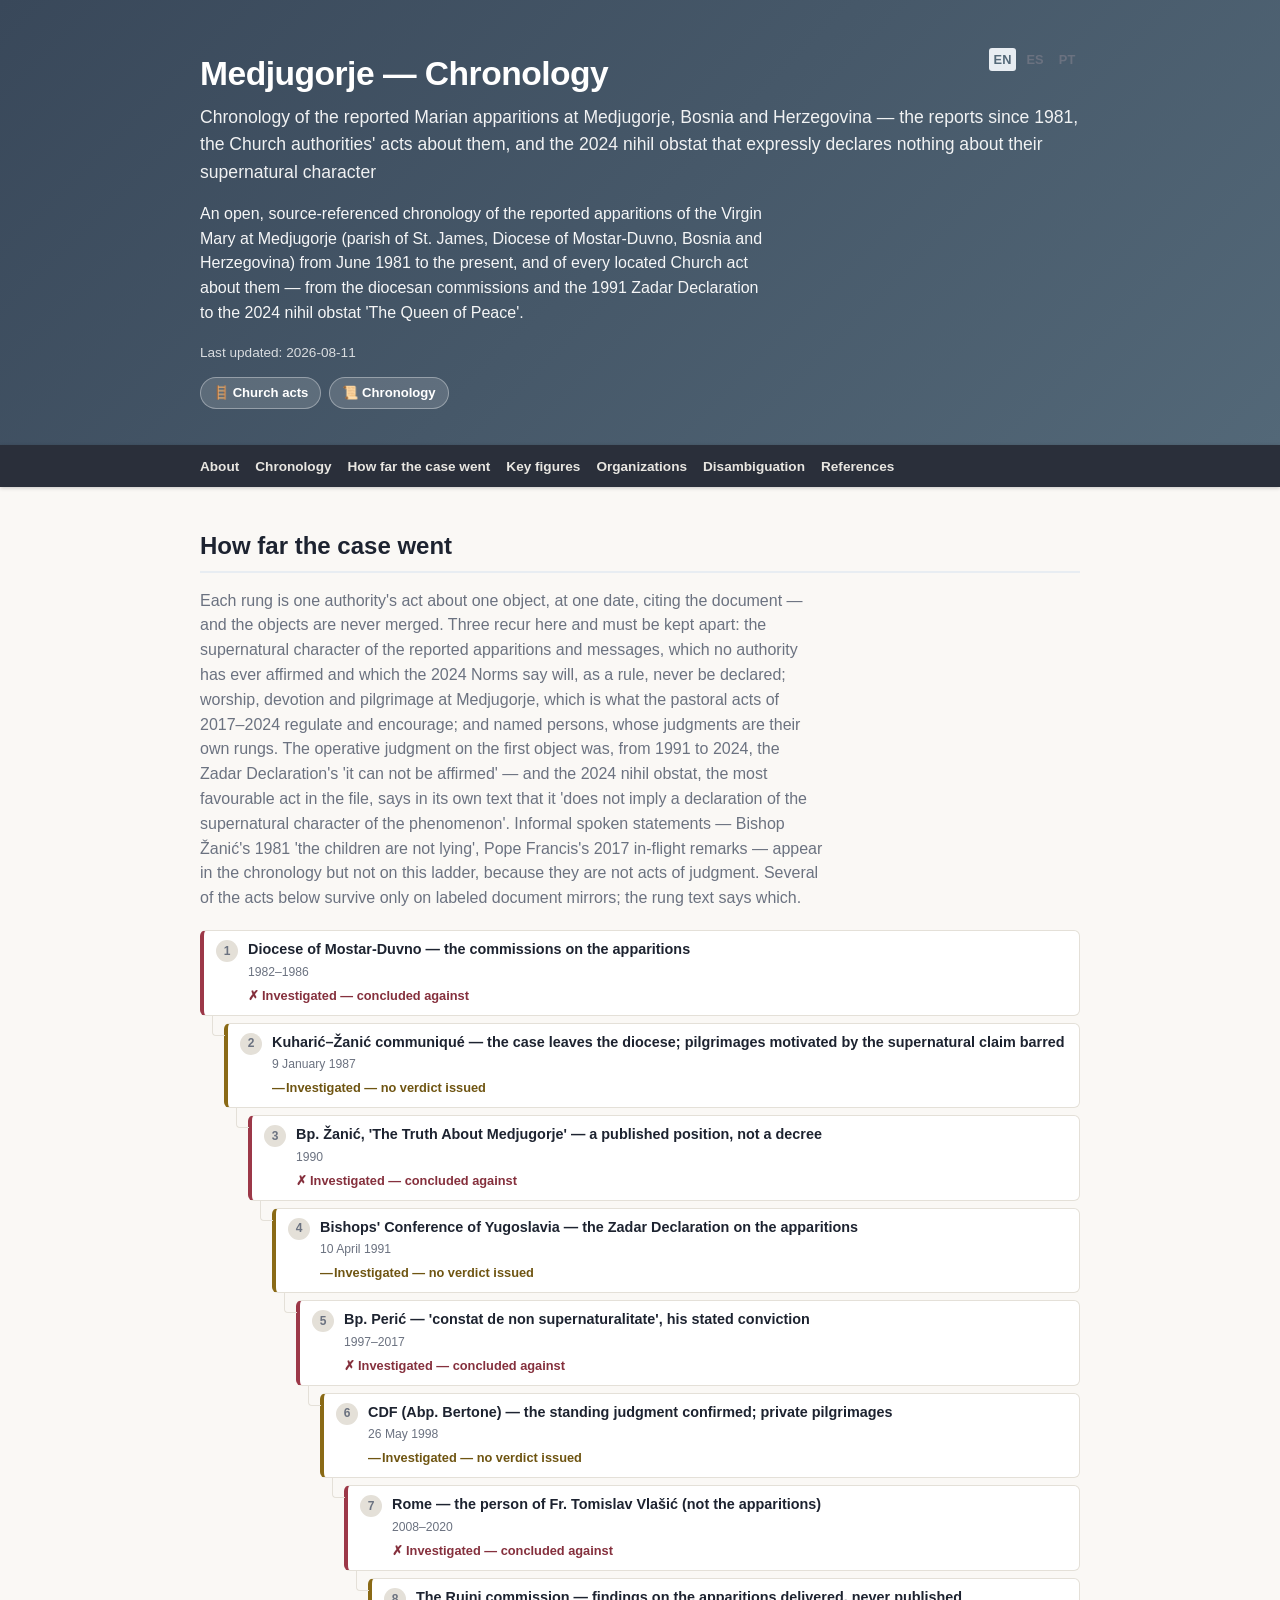
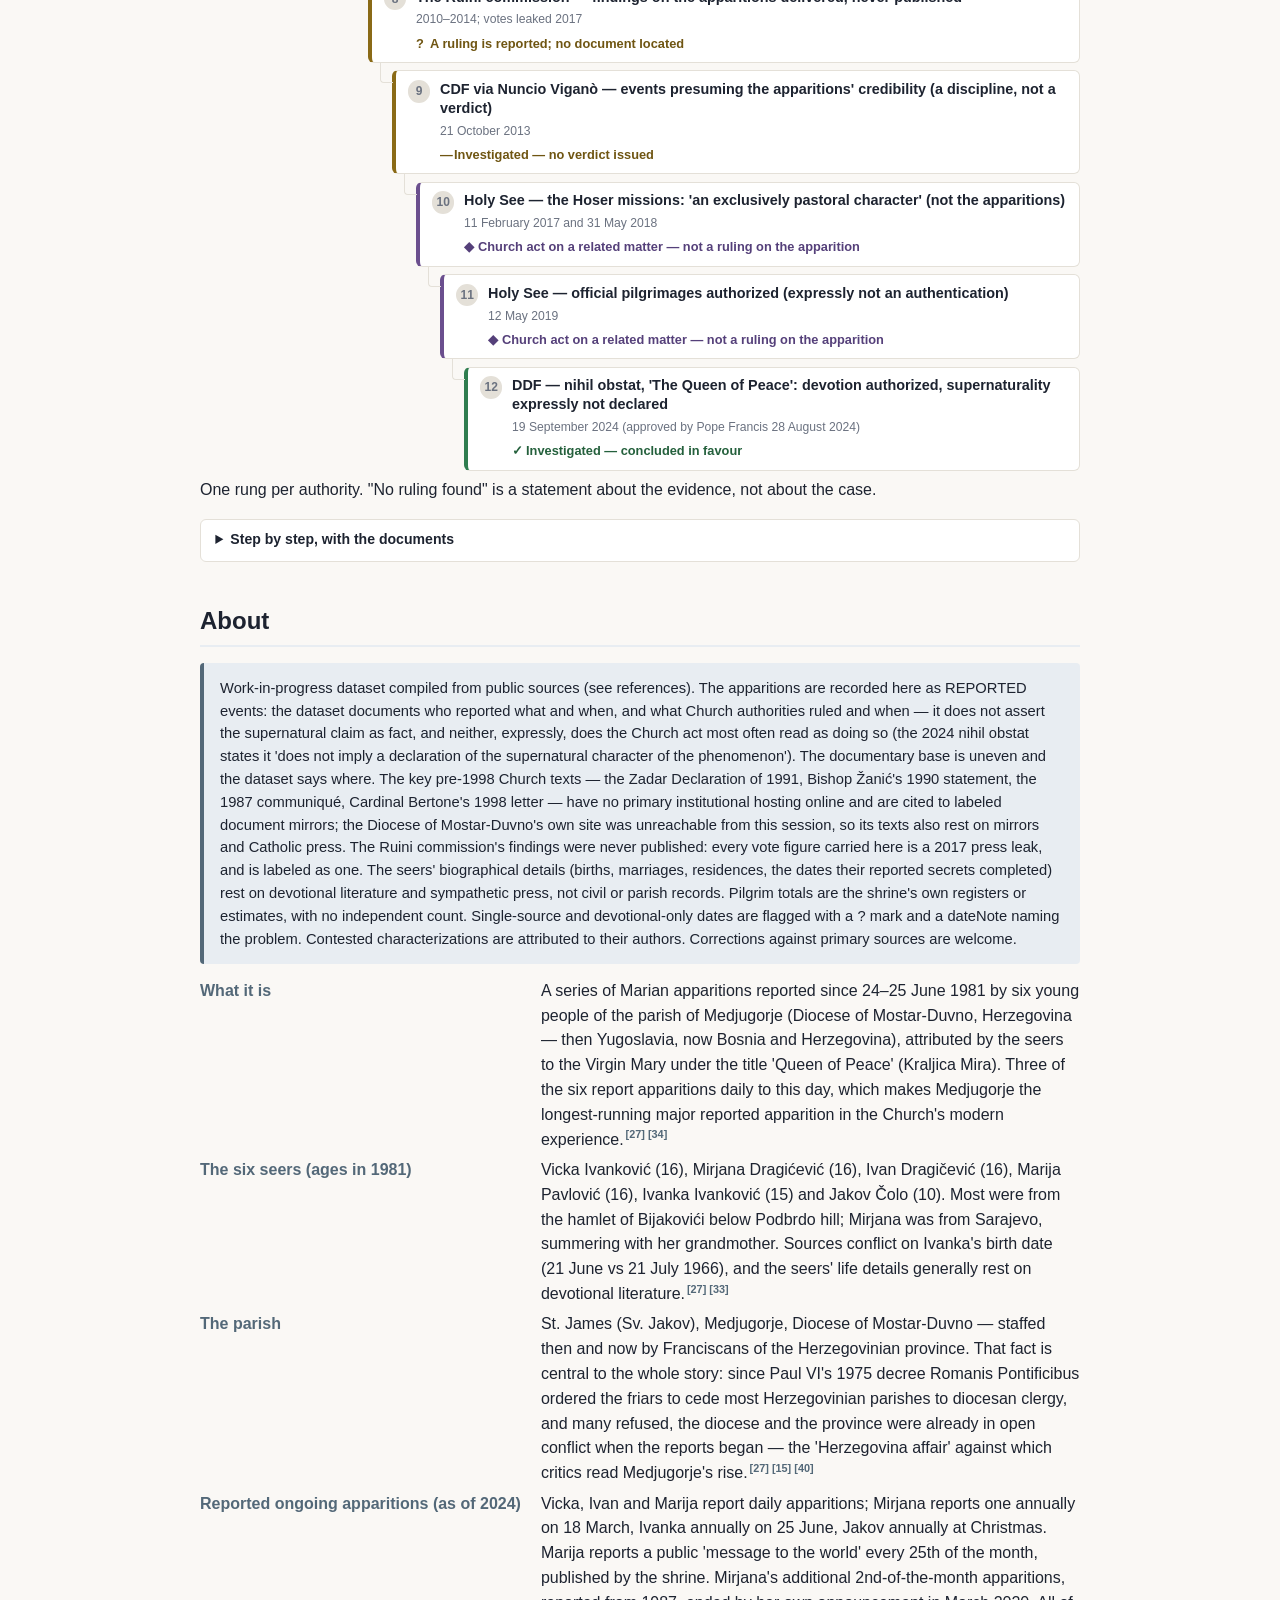
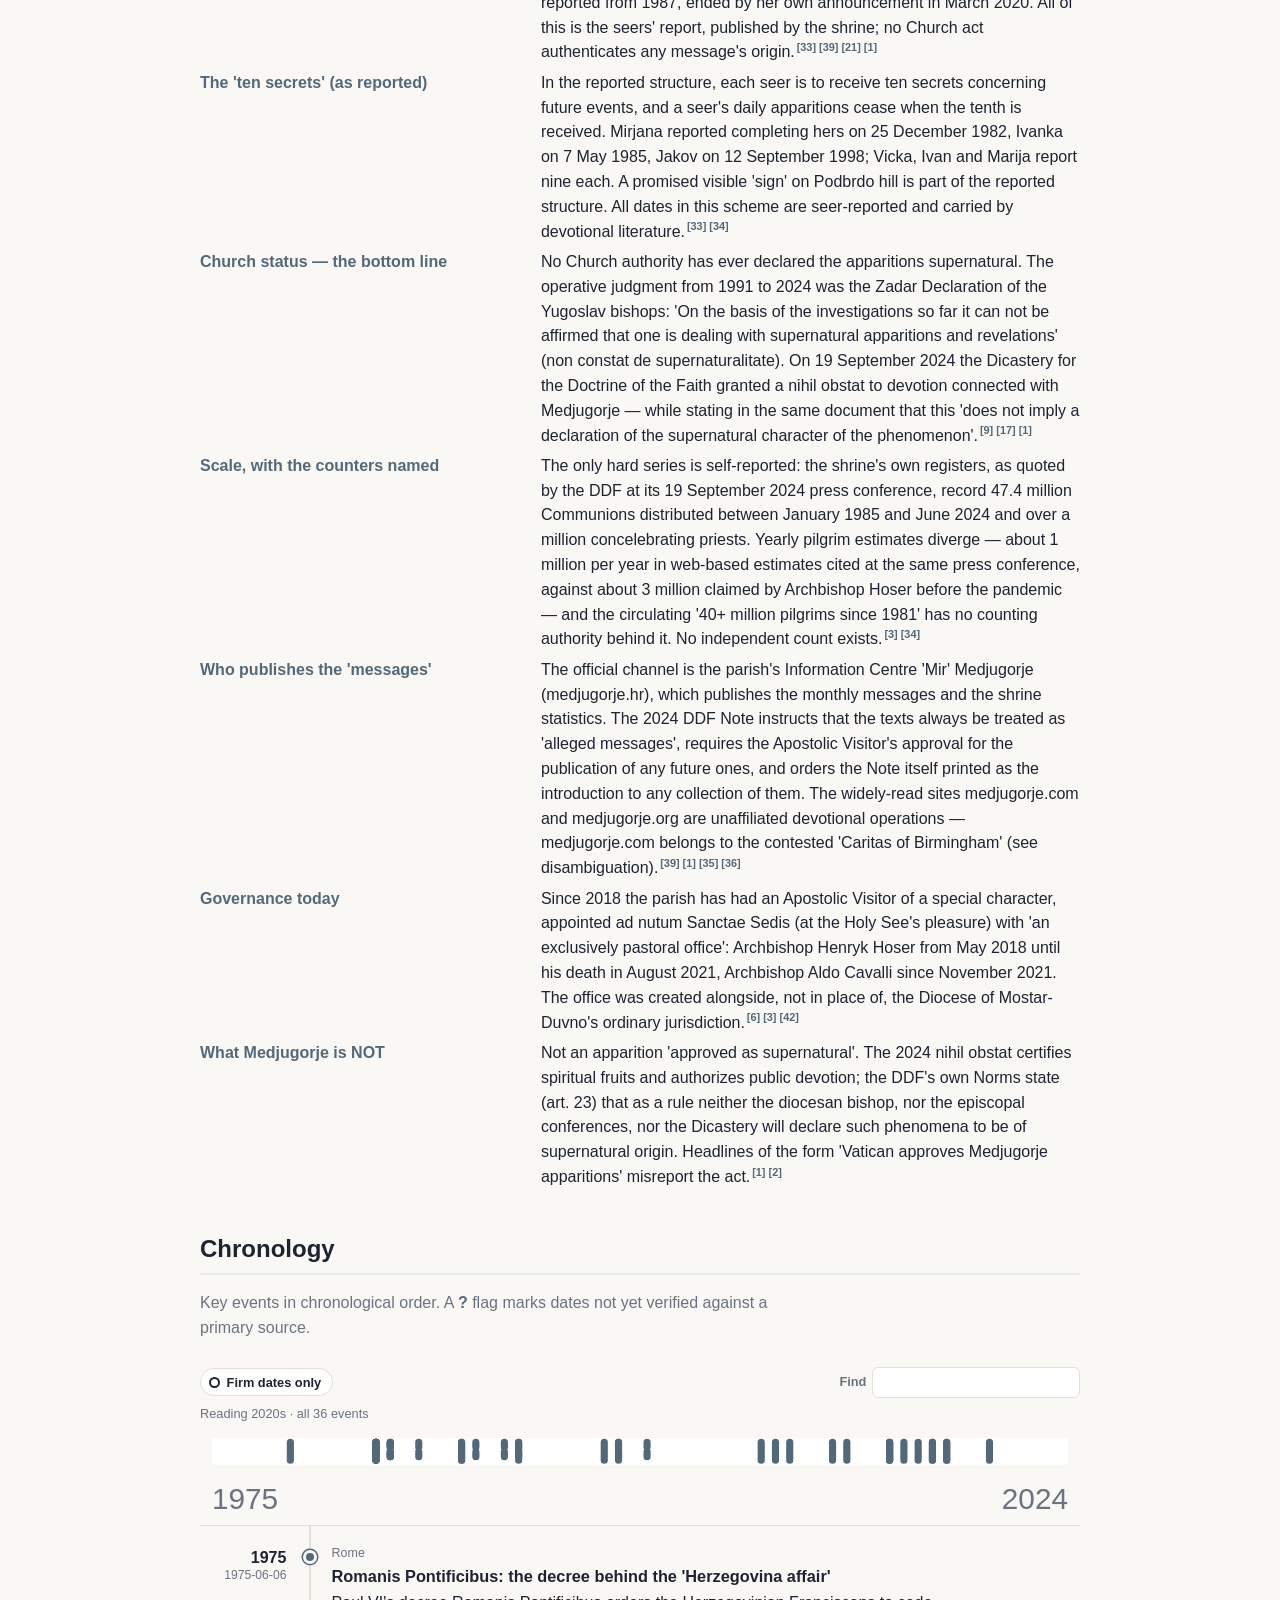
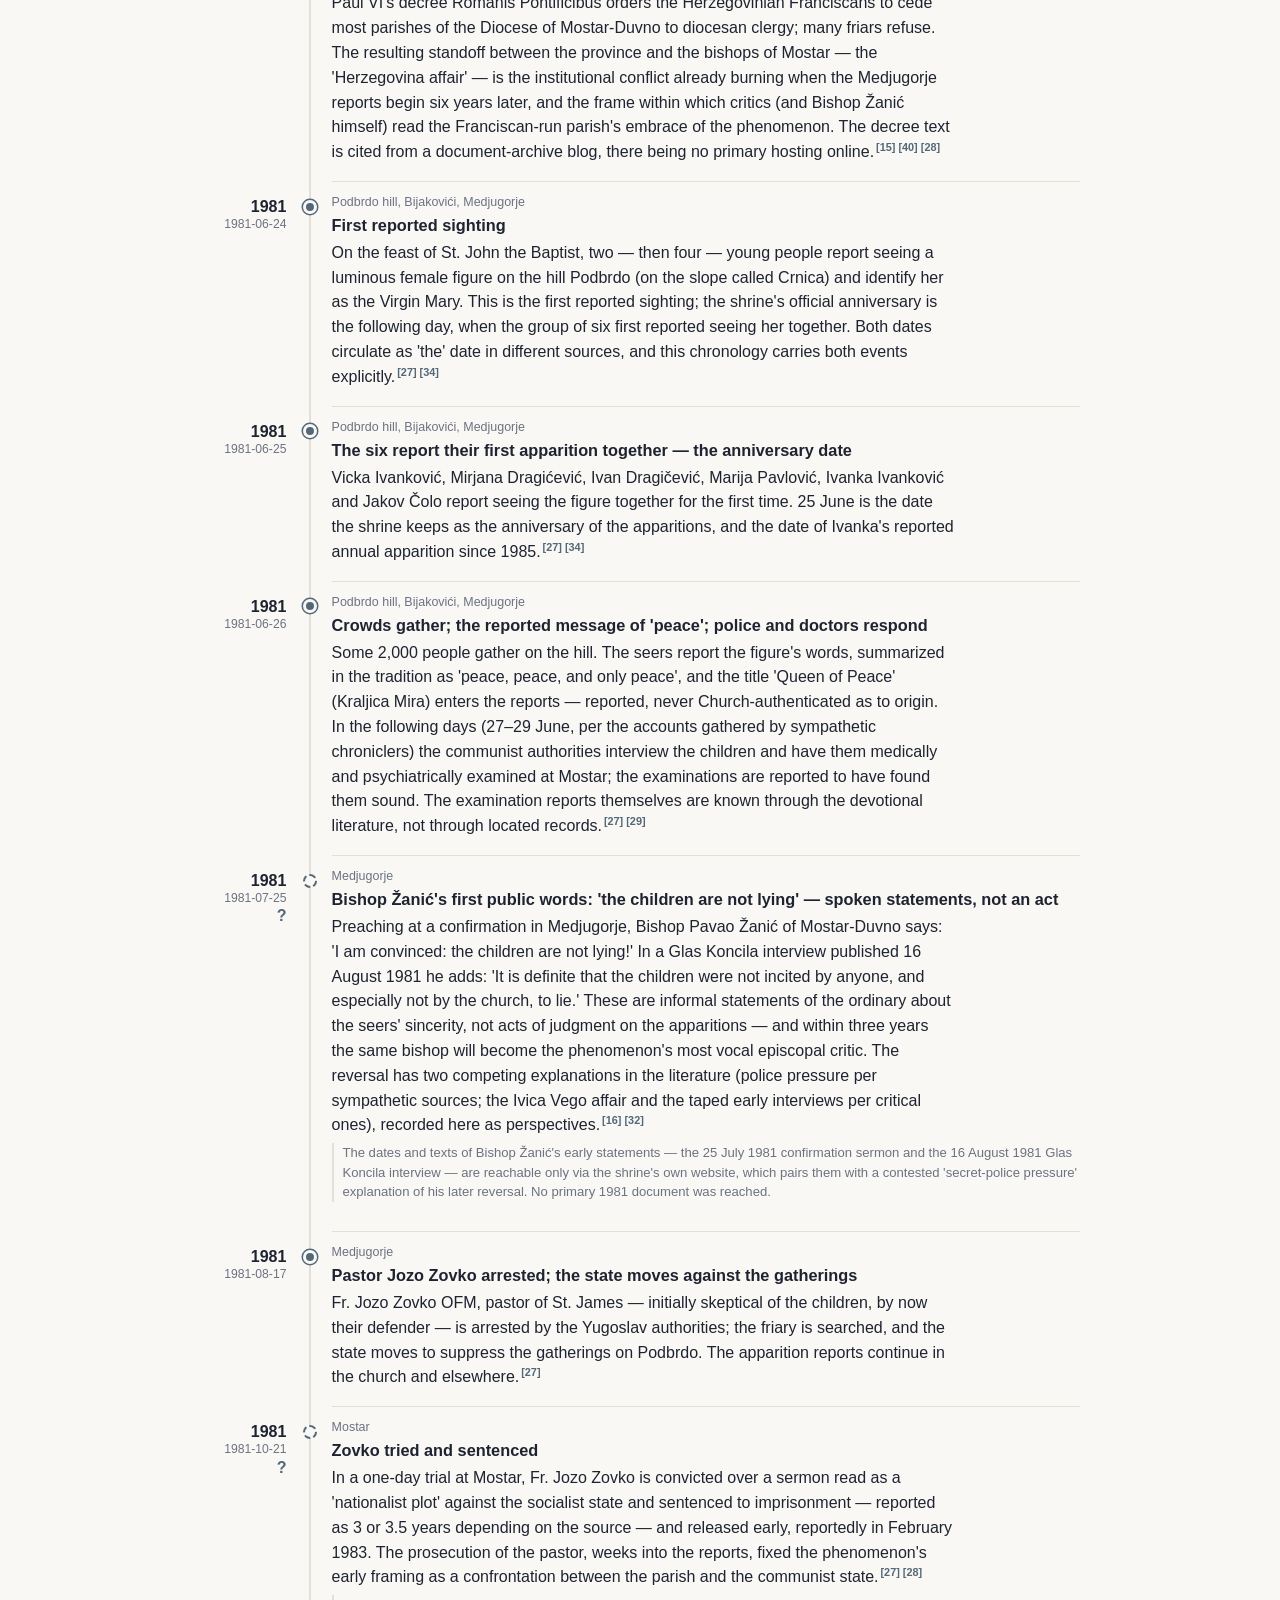
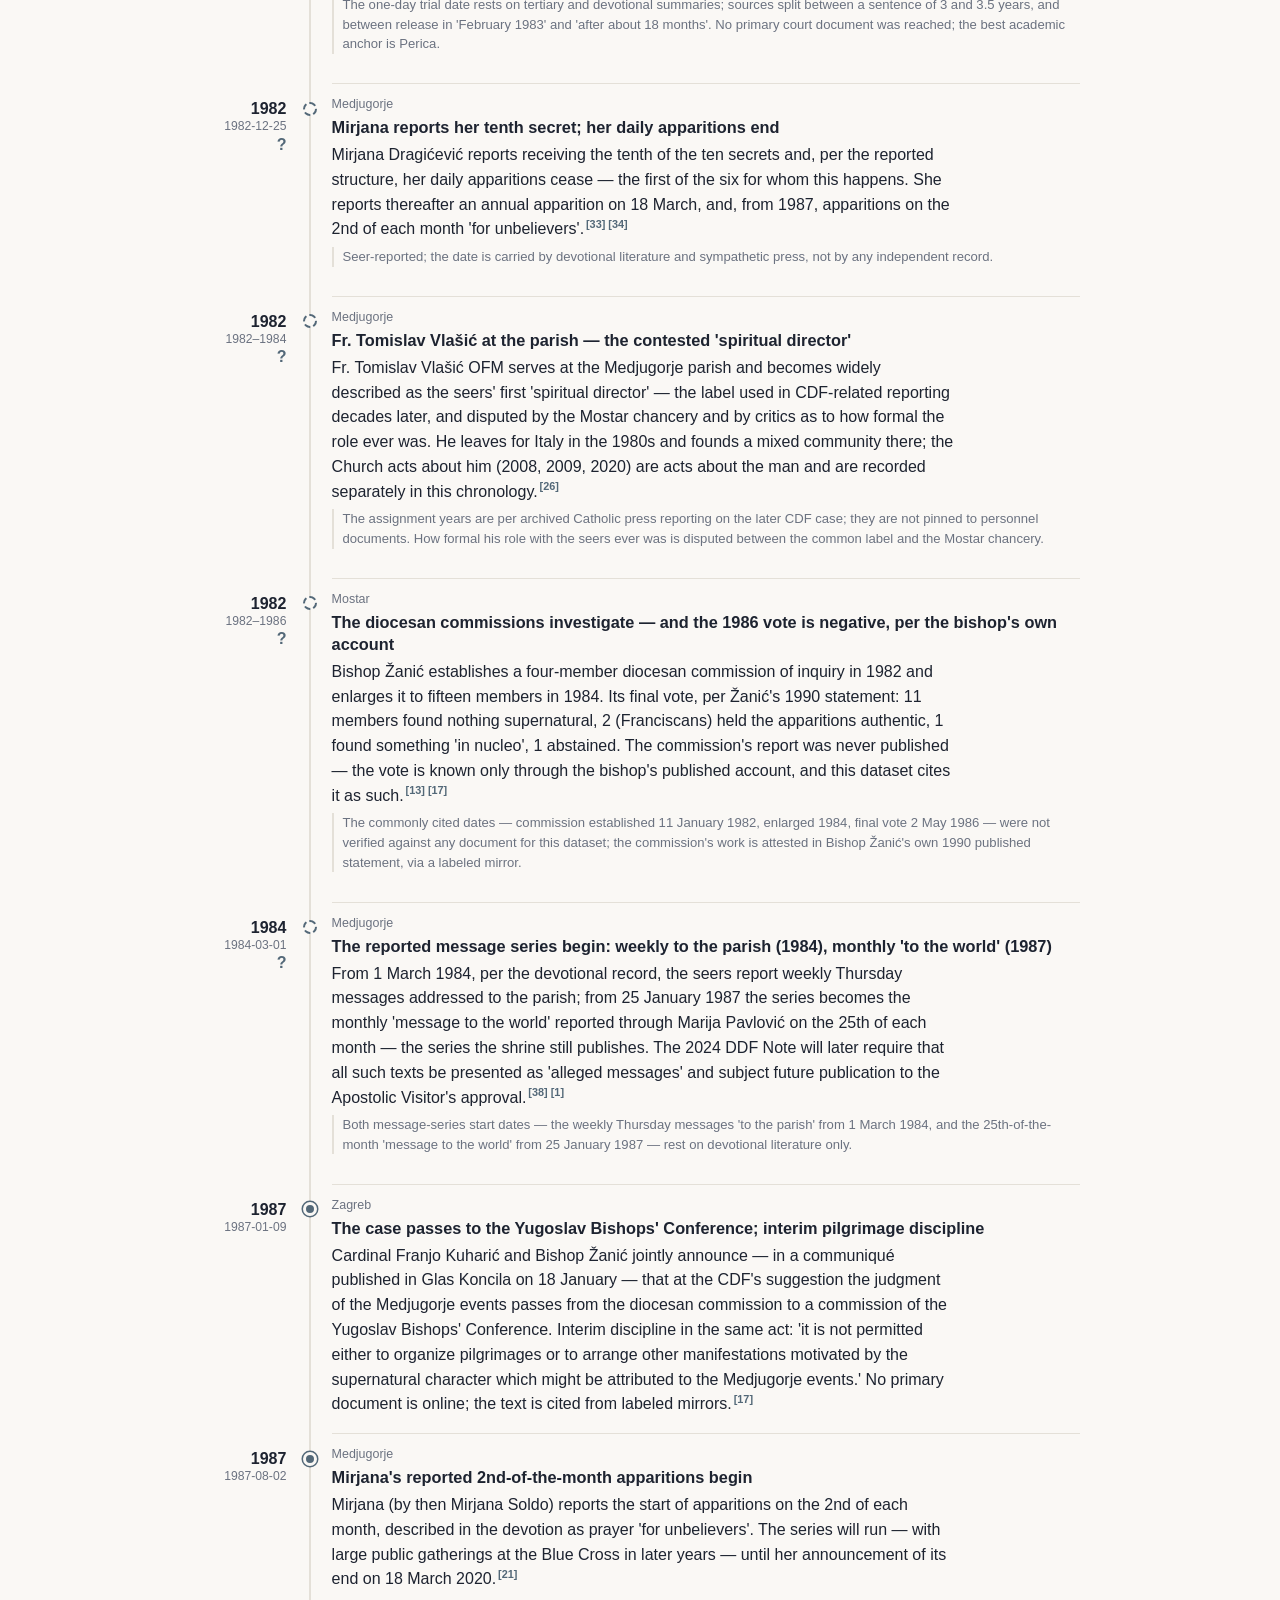
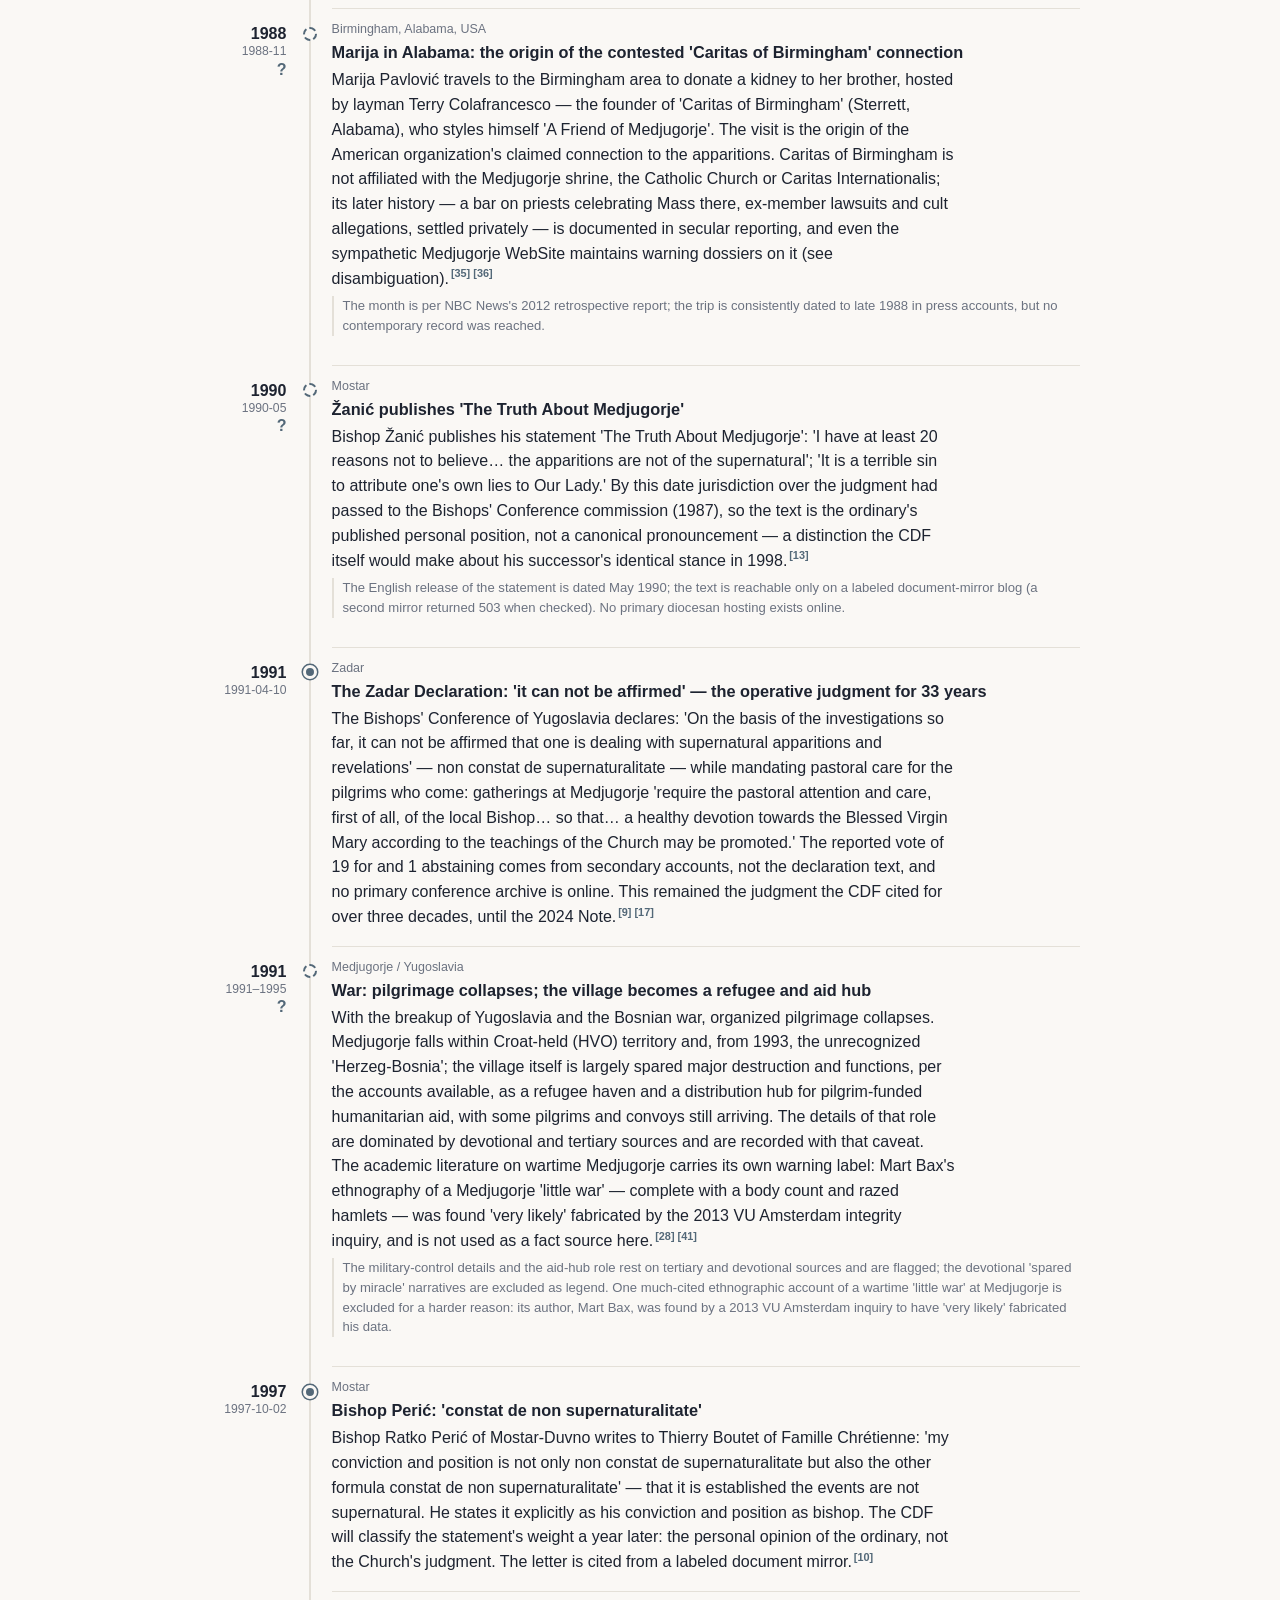
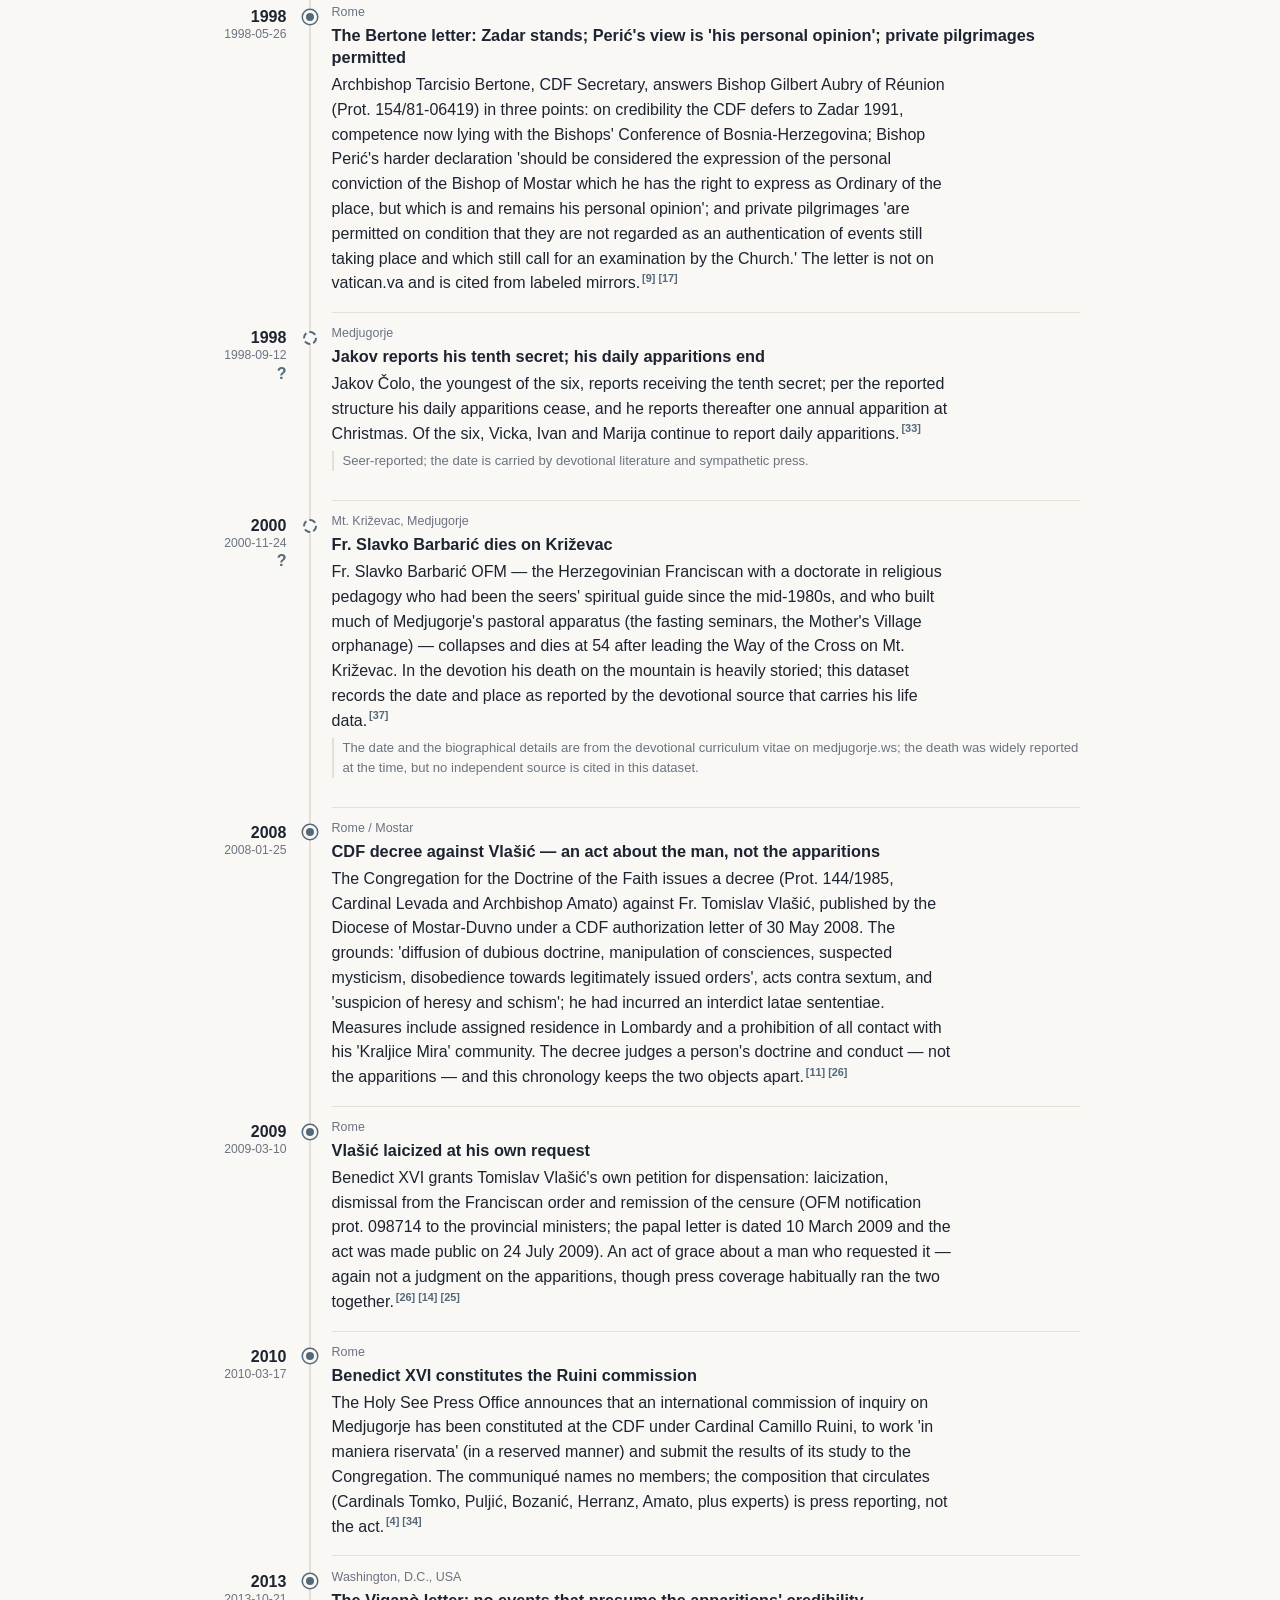
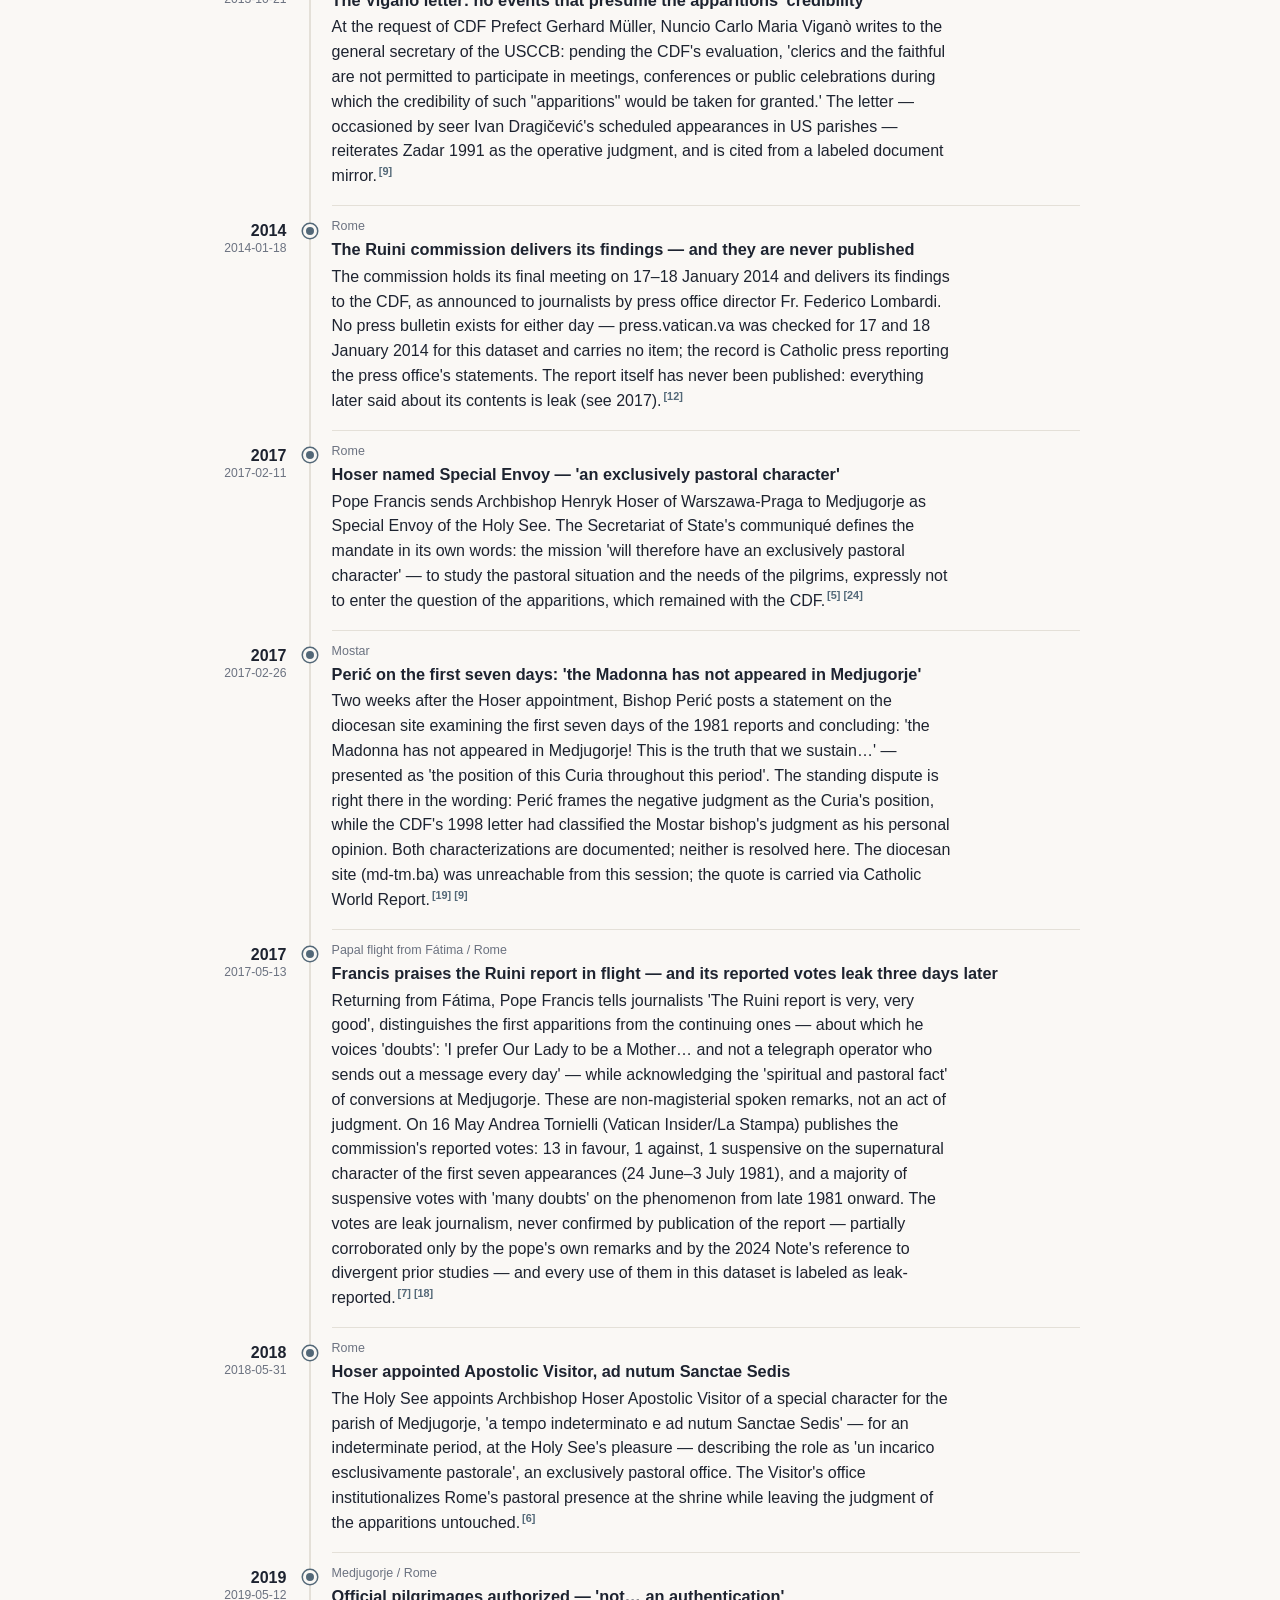
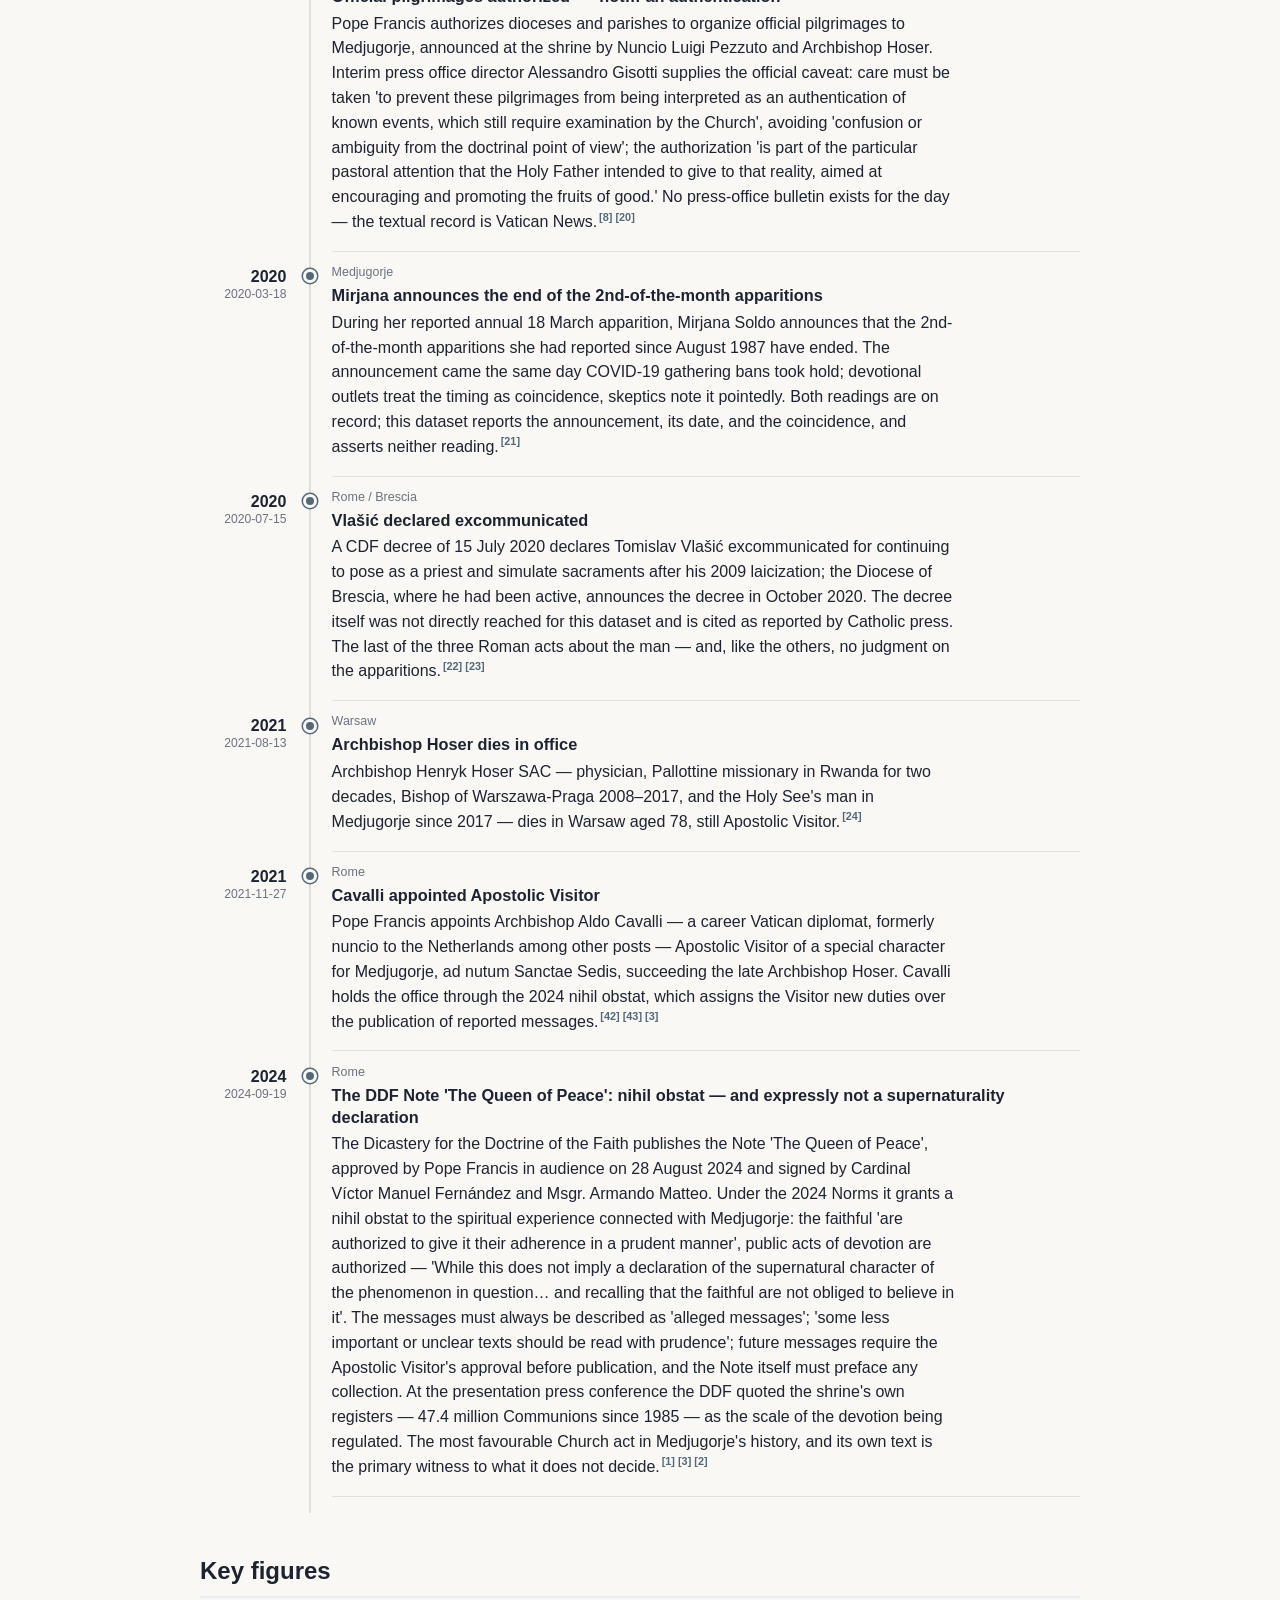
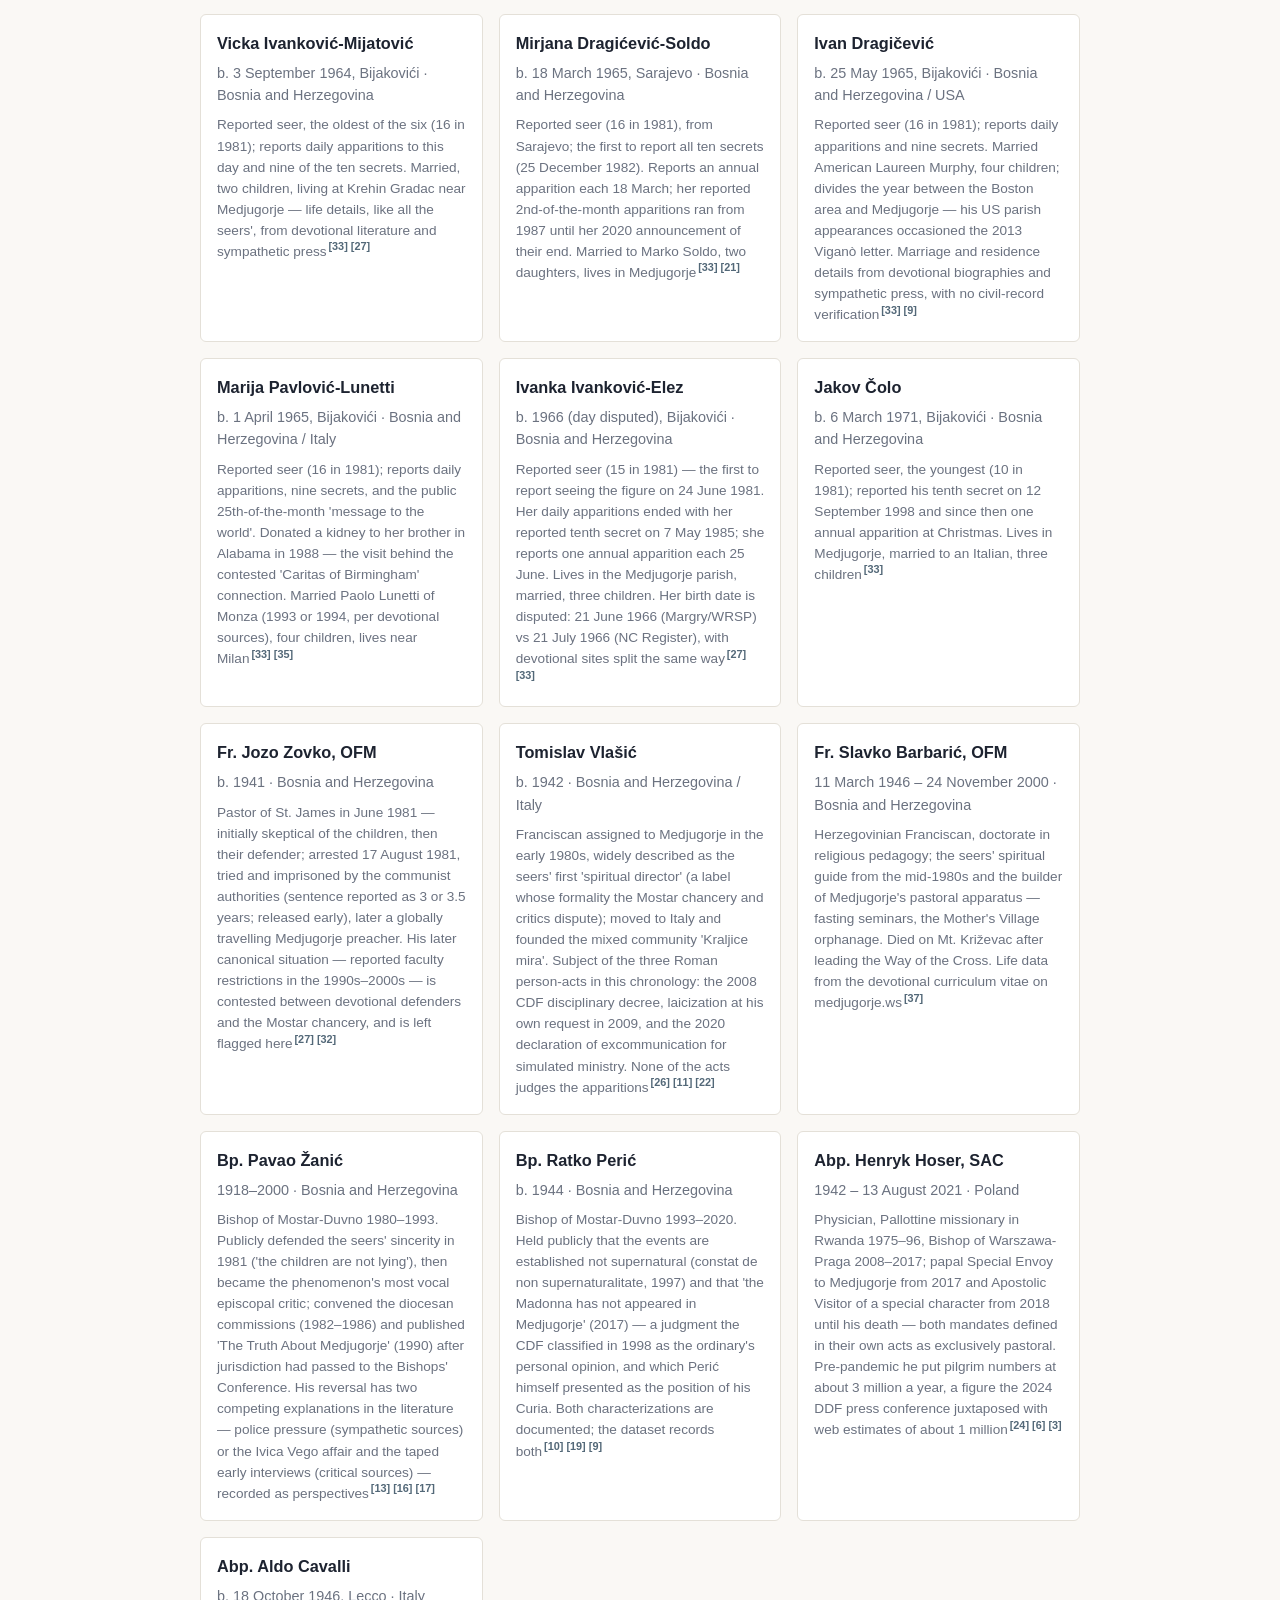
==== commit b9ba22ee: "Chronology as a time river (#5) Brings the site up to the core template (build.js, validate-data.js," ====
--- a/docs/en/index.html
+++ b/docs/en/index.html
@@ -14,6 +14,7 @@
     gtag('config', 'G-R9LV1QZHVE');
   </script>
   <link rel="stylesheet" href="../styles.css">
+  <script src="../river.js" defer></script>
   <link rel="canonical" href="https://cronologia.github.io/medjugorje/en/">
   <link rel="alternate" hreflang="en" href="https://cronologia.github.io/medjugorje/en/">
   <link rel="alternate" hreflang="es" href="https://cronologia.github.io/medjugorje/es/">
@@ -337,241 +338,360 @@
       </dl>
     </section>
 
-    <section id="chronology">
+    <section id="chronology" class="river">
       <h2>Chronology</h2>
       <p class="section-intro">Key events in chronological order. A <span class="flag">?</span> flag marks
       dates not yet verified against a primary source.</p>
-      <div class="table-scroll">
-      <table class="meetings">
-        <thead>
-          <tr><th>Year</th><th>Date</th><th>Place</th><th>Event</th></tr>
-        </thead>
-        <tbody>
-        <tr class="decade-row" id="decade-1970"><th colspan="4">1970s</th></tr>
-        <tr>
-          <td class="year">1975</td>
-          <td>1975-06-06</td>
-          <td>Rome</td>
-          <td><strong>Romanis Pontificibus: the decree behind the &#39;Herzegovina affair&#39;</strong> <span class="muted">— Paul VI&#39;s decree Romanis Pontificibus orders the Herzegovinian Franciscans to cede most parishes of the Diocese of Mostar-Duvno to diocesan clergy; many friars refuse. The resulting standoff between the province and the bishops of Mostar — the &#39;Herzegovina affair&#39; — is the institutional conflict already burning when the Medjugorje reports begin six years later, and the frame within which critics (and Bishop Žanić himself) read the Franciscan-run parish&#39;s embrace of the phenomenon. The decree text is cited from a document-archive blog, there being no primary hosting online.</span><sup class="cite"><a href="#ref-15" title="Reference 15">[15]</a> <a href="#ref-40" title="Reference 40">[40]</a> <a href="#ref-28" title="Reference 28">[28]</a></sup></td>
-        </tr>
-        <tr class="decade-row" id="decade-1980"><th colspan="4">1980s</th></tr>
-        <tr>
-          <td class="year">1981</td>
-          <td>1981-06-24</td>
-          <td>Podbrdo hill, Bijakovići, Medjugorje</td>
-          <td><strong>First reported sighting</strong> <span class="muted">— On the feast of St. John the Baptist, two — then four — young people report seeing a luminous female figure on the hill Podbrdo (on the slope called Crnica) and identify her as the Virgin Mary. This is the first reported sighting; the shrine&#39;s official anniversary is the following day, when the group of six first reported seeing her together. Both dates circulate as &#39;the&#39; date in different sources, and this chronology carries both events explicitly.</span><sup class="cite"><a href="#ref-27" title="Reference 27">[27]</a> <a href="#ref-34" title="Reference 34">[34]</a></sup></td>
-        </tr>
-        <tr>
-          <td class="year">1981</td>
-          <td>1981-06-25</td>
-          <td>Podbrdo hill, Bijakovići, Medjugorje</td>
-          <td><strong>The six report their first apparition together — the anniversary date</strong> <span class="muted">— Vicka Ivanković, Mirjana Dragićević, Ivan Dragičević, Marija Pavlović, Ivanka Ivanković and Jakov Čolo report seeing the figure together for the first time. 25 June is the date the shrine keeps as the anniversary of the apparitions, and the date of Ivanka&#39;s reported annual apparition since 1985.</span><sup class="cite"><a href="#ref-27" title="Reference 27">[27]</a> <a href="#ref-34" title="Reference 34">[34]</a></sup></td>
-        </tr>
-        <tr>
-          <td class="year">1981</td>
-          <td>1981-06-26</td>
-          <td>Podbrdo hill, Bijakovići, Medjugorje</td>
-          <td><strong>Crowds gather; the reported message of &#39;peace&#39;; police and doctors respond</strong> <span class="muted">— Some 2,000 people gather on the hill. The seers report the figure&#39;s words, summarized in the tradition as &#39;peace, peace, and only peace&#39;, and the title &#39;Queen of Peace&#39; (Kraljica Mira) enters the reports — reported, never Church-authenticated as to origin. In the following days (27–29 June, per the accounts gathered by sympathetic chroniclers) the communist authorities interview the children and have them medically and psychiatrically examined at Mostar; the examinations are reported to have found them sound. The examination reports themselves are known through the devotional literature, not through located records.</span><sup class="cite"><a href="#ref-27" title="Reference 27">[27]</a> <a href="#ref-29" title="Reference 29">[29]</a></sup></td>
-        </tr>
-        <tr>
-          <td class="year">1981</td>
-          <td>1981-07-25 <span class="flag" title="Date not yet verified against a primary source">?</span></td>
-          <td>Medjugorje</td>
-          <td><strong>Bishop Žanić&#39;s first public words: &#39;the children are not lying&#39; — spoken statements, not an act</strong> <span class="muted">— Preaching at a confirmation in Medjugorje, Bishop Pavao Žanić of Mostar-Duvno says: &#39;I am convinced: the children are not lying!&#39; In a Glas Koncila interview published 16 August 1981 he adds: &#39;It is definite that the children were not incited by anyone, and especially not by the church, to lie.&#39; These are informal statements of the ordinary about the seers&#39; sincerity, not acts of judgment on the apparitions — and within three years the same bishop will become the phenomenon&#39;s most vocal episcopal critic. The reversal has two competing explanations in the literature (police pressure per sympathetic sources; the Ivica Vego affair and the taped early interviews per critical ones), recorded here as perspectives.</span><sup class="cite"><a href="#ref-16" title="Reference 16">[16]</a> <a href="#ref-32" title="Reference 32">[32]</a></sup><span class="date-note">The dates and texts of Bishop Žanić&#39;s early statements — the 25 July 1981 confirmation sermon and the 16 August 1981 Glas Koncila interview — are reachable only via the shrine&#39;s own website, which pairs them with a contested &#39;secret-police pressure&#39; explanation of his later reversal. No primary 1981 document was reached.</span></td>
-        </tr>
-        <tr>
-          <td class="year">1981</td>
-          <td>1981-08-17</td>
-          <td>Medjugorje</td>
-          <td><strong>Pastor Jozo Zovko arrested; the state moves against the gatherings</strong> <span class="muted">— Fr. Jozo Zovko OFM, pastor of St. James — initially skeptical of the children, by now their defender — is arrested by the Yugoslav authorities; the friary is searched, and the state moves to suppress the gatherings on Podbrdo. The apparition reports continue in the church and elsewhere.</span><sup class="cite"><a href="#ref-27" title="Reference 27">[27]</a></sup></td>
-        </tr>
-        <tr>
-          <td class="year">1981</td>
-          <td>1981-10-21 <span class="flag" title="Date not yet verified against a primary source">?</span></td>
-          <td>Mostar</td>
-          <td><strong>Zovko tried and sentenced</strong> <span class="muted">— In a one-day trial at Mostar, Fr. Jozo Zovko is convicted over a sermon read as a &#39;nationalist plot&#39; against the socialist state and sentenced to imprisonment — reported as 3 or 3.5 years depending on the source — and released early, reportedly in February 1983. The prosecution of the pastor, weeks into the reports, fixed the phenomenon&#39;s early framing as a confrontation between the parish and the communist state.</span><sup class="cite"><a href="#ref-27" title="Reference 27">[27]</a> <a href="#ref-28" title="Reference 28">[28]</a></sup><span class="date-note">The one-day trial date rests on tertiary and devotional summaries; sources split between a sentence of 3 and 3.5 years, and between release in &#39;February 1983&#39; and &#39;after about 18 months&#39;. No primary court document was reached; the best academic anchor is Perica.</span></td>
-        </tr>
-        <tr>
-          <td class="year">1982</td>
-          <td>1982-12-25 <span class="flag" title="Date not yet verified against a primary source">?</span></td>
-          <td>Medjugorje</td>
-          <td><strong>Mirjana reports her tenth secret; her daily apparitions end</strong> <span class="muted">— Mirjana Dragićević reports receiving the tenth of the ten secrets and, per the reported structure, her daily apparitions cease — the first of the six for whom this happens. She reports thereafter an annual apparition on 18 March, and, from 1987, apparitions on the 2nd of each month &#39;for unbelievers&#39;.</span><sup class="cite"><a href="#ref-33" title="Reference 33">[33]</a> <a href="#ref-34" title="Reference 34">[34]</a></sup><span class="date-note">Seer-reported; the date is carried by devotional literature and sympathetic press, not by any independent record.</span></td>
-        </tr>
-        <tr>
-          <td class="year">1982</td>
-          <td>1982–1984 <span class="flag" title="Date not yet verified against a primary source">?</span></td>
-          <td>Medjugorje</td>
-          <td><strong>Fr. Tomislav Vlašić at the parish — the contested &#39;spiritual director&#39;</strong> <span class="muted">— Fr. Tomislav Vlašić OFM serves at the Medjugorje parish and becomes widely described as the seers&#39; first &#39;spiritual director&#39; — the label used in CDF-related reporting decades later, and disputed by the Mostar chancery and by critics as to how formal the role ever was. He leaves for Italy in the 1980s and founds a mixed community there; the Church acts about him (2008, 2009, 2020) are acts about the man and are recorded separately in this chronology.</span><sup class="cite"><a href="#ref-26" title="Reference 26">[26]</a></sup><span class="date-note">The assignment years are per archived Catholic press reporting on the later CDF case; they are not pinned to personnel documents. How formal his role with the seers ever was is disputed between the common label and the Mostar chancery.</span></td>
-        </tr>
-        <tr>
-          <td class="year">1982</td>
-          <td>1982–1986 <span class="flag" title="Date not yet verified against a primary source">?</span></td>
-          <td>Mostar</td>
-          <td><strong>The diocesan commissions investigate — and the 1986 vote is negative, per the bishop&#39;s own account</strong> <span class="muted">— Bishop Žanić establishes a four-member diocesan commission of inquiry in 1982 and enlarges it to fifteen members in 1984. Its final vote, per Žanić&#39;s 1990 statement: 11 members found nothing supernatural, 2 (Franciscans) held the apparitions authentic, 1 found something &#39;in nucleo&#39;, 1 abstained. The commission&#39;s report was never published — the vote is known only through the bishop&#39;s published account, and this dataset cites it as such.</span><sup class="cite"><a href="#ref-13" title="Reference 13">[13]</a> <a href="#ref-17" title="Reference 17">[17]</a></sup><span class="date-note">The commonly cited dates — commission established 11 January 1982, enlarged 1984, final vote 2 May 1986 — were not verified against any document for this dataset; the commission&#39;s work is attested in Bishop Žanić&#39;s own 1990 published statement, via a labeled mirror.</span></td>
-        </tr>
-        <tr>
-          <td class="year">1984</td>
-          <td>1984-03-01 <span class="flag" title="Date not yet verified against a primary source">?</span></td>
-          <td>Medjugorje</td>
-          <td><strong>The reported message series begin: weekly to the parish (1984), monthly &#39;to the world&#39; (1987)</strong> <span class="muted">— From 1 March 1984, per the devotional record, the seers report weekly Thursday messages addressed to the parish; from 25 January 1987 the series becomes the monthly &#39;message to the world&#39; reported through Marija Pavlović on the 25th of each month — the series the shrine still publishes. The 2024 DDF Note will later require that all such texts be presented as &#39;alleged messages&#39; and subject future publication to the Apostolic Visitor&#39;s approval.</span><sup class="cite"><a href="#ref-38" title="Reference 38">[38]</a> <a href="#ref-1" title="Reference 1">[1]</a></sup><span class="date-note">Both message-series start dates — the weekly Thursday messages &#39;to the parish&#39; from 1 March 1984, and the 25th-of-the-month &#39;message to the world&#39; from 25 January 1987 — rest on devotional literature only.</span></td>
-        </tr>
-        <tr>
-          <td class="year">1987</td>
-          <td>1987-01-09</td>
-          <td>Zagreb</td>
-          <td><strong>The case passes to the Yugoslav Bishops&#39; Conference; interim pilgrimage discipline</strong> <span class="muted">— Cardinal Franjo Kuharić and Bishop Žanić jointly announce — in a communiqué published in Glas Koncila on 18 January — that at the CDF&#39;s suggestion the judgment of the Medjugorje events passes from the diocesan commission to a commission of the Yugoslav Bishops&#39; Conference. Interim discipline in the same act: &#39;it is not permitted either to organize pilgrimages or to arrange other manifestations motivated by the supernatural character which might be attributed to the Medjugorje events.&#39; No primary document is online; the text is cited from labeled mirrors.</span><sup class="cite"><a href="#ref-17" title="Reference 17">[17]</a></sup></td>
-        </tr>
-        <tr>
-          <td class="year">1987</td>
-          <td>1987-08-02</td>
-          <td>Medjugorje</td>
-          <td><strong>Mirjana&#39;s reported 2nd-of-the-month apparitions begin</strong> <span class="muted">— Mirjana (by then Mirjana Soldo) reports the start of apparitions on the 2nd of each month, described in the devotion as prayer &#39;for unbelievers&#39;. The series will run — with large public gatherings at the Blue Cross in later years — until her announcement of its end on 18 March 2020.</span><sup class="cite"><a href="#ref-21" title="Reference 21">[21]</a></sup></td>
-        </tr>
-        <tr>
-          <td class="year">1988</td>
-          <td>1988-11 <span class="flag" title="Date not yet verified against a primary source">?</span></td>
-          <td>Birmingham, Alabama, USA</td>
-          <td><strong>Marija in Alabama: the origin of the contested &#39;Caritas of Birmingham&#39; connection</strong> <span class="muted">— Marija Pavlović travels to the Birmingham area to donate a kidney to her brother, hosted by layman Terry Colafrancesco — the founder of &#39;Caritas of Birmingham&#39; (Sterrett, Alabama), who styles himself &#39;A Friend of Medjugorje&#39;. The visit is the origin of the American organization&#39;s claimed connection to the apparitions. Caritas of Birmingham is not affiliated with the Medjugorje shrine, the Catholic Church or Caritas Internationalis; its later history — a bar on priests celebrating Mass there, ex-member lawsuits and cult allegations, settled privately — is documented in secular reporting, and even the sympathetic Medjugorje WebSite maintains warning dossiers on it (see disambiguation).</span><sup class="cite"><a href="#ref-35" title="Reference 35">[35]</a> <a href="#ref-36" title="Reference 36">[36]</a></sup><span class="date-note">The month is per NBC News&#39;s 2012 retrospective report; the trip is consistently dated to late 1988 in press accounts, but no contemporary record was reached.</span></td>
-        </tr>
-        <tr class="decade-row" id="decade-1990"><th colspan="4">1990s</th></tr>
-        <tr>
-          <td class="year">1990</td>
-          <td>1990-05 <span class="flag" title="Date not yet verified against a primary source">?</span></td>
-          <td>Mostar</td>
-          <td><strong>Žanić publishes &#39;The Truth About Medjugorje&#39;</strong> <span class="muted">— Bishop Žanić publishes his statement &#39;The Truth About Medjugorje&#39;: &#39;I have at least 20 reasons not to believe… the apparitions are not of the supernatural&#39;; &#39;It is a terrible sin to attribute one&#39;s own lies to Our Lady.&#39; By this date jurisdiction over the judgment had passed to the Bishops&#39; Conference commission (1987), so the text is the ordinary&#39;s published personal position, not a canonical pronouncement — a distinction the CDF itself would make about his successor&#39;s identical stance in 1998.</span><sup class="cite"><a href="#ref-13" title="Reference 13">[13]</a></sup><span class="date-note">The English release of the statement is dated May 1990; the text is reachable only on a labeled document-mirror blog (a second mirror returned 503 when checked). No primary diocesan hosting exists online.</span></td>
-        </tr>
-        <tr>
-          <td class="year">1991</td>
-          <td>1991-04-10</td>
-          <td>Zadar</td>
-          <td><strong>The Zadar Declaration: &#39;it can not be affirmed&#39; — the operative judgment for 33 years</strong> <span class="muted">— The Bishops&#39; Conference of Yugoslavia declares: &#39;On the basis of the investigations so far, it can not be affirmed that one is dealing with supernatural apparitions and revelations&#39; — non constat de supernaturalitate — while mandating pastoral care for the pilgrims who come: gatherings at Medjugorje &#39;require the pastoral attention and care, first of all, of the local Bishop… so that… a healthy devotion towards the Blessed Virgin Mary according to the teachings of the Church may be promoted.&#39; The reported vote of 19 for and 1 abstaining comes from secondary accounts, not the declaration text, and no primary conference archive is online. This remained the judgment the CDF cited for over three decades, until the 2024 Note.</span><sup class="cite"><a href="#ref-9" title="Reference 9">[9]</a> <a href="#ref-17" title="Reference 17">[17]</a></sup></td>
-        </tr>
-        <tr>
-          <td class="year">1991</td>
-          <td>1991–1995 <span class="flag" title="Date not yet verified against a primary source">?</span></td>
-          <td>Medjugorje / Yugoslavia</td>
-          <td><strong>War: pilgrimage collapses; the village becomes a refugee and aid hub</strong> <span class="muted">— With the breakup of Yugoslavia and the Bosnian war, organized pilgrimage collapses. Medjugorje falls within Croat-held (HVO) territory and, from 1993, the unrecognized &#39;Herzeg-Bosnia&#39;; the village itself is largely spared major destruction and functions, per the accounts available, as a refugee haven and a distribution hub for pilgrim-funded humanitarian aid, with some pilgrims and convoys still arriving. The details of that role are dominated by devotional and tertiary sources and are recorded with that caveat. The academic literature on wartime Medjugorje carries its own warning label: Mart Bax&#39;s ethnography of a Medjugorje &#39;little war&#39; — complete with a body count and razed hamlets — was found &#39;very likely&#39; fabricated by the 2013 VU Amsterdam integrity inquiry, and is not used as a fact source here.</span><sup class="cite"><a href="#ref-28" title="Reference 28">[28]</a> <a href="#ref-41" title="Reference 41">[41]</a></sup><span class="date-note">The military-control details and the aid-hub role rest on tertiary and devotional sources and are flagged; the devotional &#39;spared by miracle&#39; narratives are excluded as legend. One much-cited ethnographic account of a wartime &#39;little war&#39; at Medjugorje is excluded for a harder reason: its author, Mart Bax, was found by a 2013 VU Amsterdam inquiry to have &#39;very likely&#39; fabricated his data.</span></td>
-        </tr>
-        <tr>
-          <td class="year">1997</td>
-          <td>1997-10-02</td>
-          <td>Mostar</td>
-          <td><strong>Bishop Perić: &#39;constat de non supernaturalitate&#39;</strong> <span class="muted">— Bishop Ratko Perić of Mostar-Duvno writes to Thierry Boutet of Famille Chrétienne: &#39;my conviction and position is not only non constat de supernaturalitate but also the other formula constat de non supernaturalitate&#39; — that it is established the events are not supernatural. He states it explicitly as his conviction and position as bishop. The CDF will classify the statement&#39;s weight a year later: the personal opinion of the ordinary, not the Church&#39;s judgment. The letter is cited from a labeled document mirror.</span><sup class="cite"><a href="#ref-10" title="Reference 10">[10]</a></sup></td>
-        </tr>
-        <tr>
-          <td class="year">1998</td>
-          <td>1998-05-26</td>
-          <td>Rome</td>
-          <td><strong>The Bertone letter: Zadar stands; Perić&#39;s view is &#39;his personal opinion&#39;; private pilgrimages permitted</strong> <span class="muted">— Archbishop Tarcisio Bertone, CDF Secretary, answers Bishop Gilbert Aubry of Réunion (Prot. 154/81-06419) in three points: on credibility the CDF defers to Zadar 1991, competence now lying with the Bishops&#39; Conference of Bosnia-Herzegovina; Bishop Perić&#39;s harder declaration &#39;should be considered the expression of the personal conviction of the Bishop of Mostar which he has the right to express as Ordinary of the place, but which is and remains his personal opinion&#39;; and private pilgrimages &#39;are permitted on condition that they are not regarded as an authentication of events still taking place and which still call for an examination by the Church.&#39; The letter is not on vatican.va and is cited from labeled mirrors.</span><sup class="cite"><a href="#ref-9" title="Reference 9">[9]</a> <a href="#ref-17" title="Reference 17">[17]</a></sup></td>
-        </tr>
-        <tr>
-          <td class="year">1998</td>
-          <td>1998-09-12 <span class="flag" title="Date not yet verified against a primary source">?</span></td>
-          <td>Medjugorje</td>
-          <td><strong>Jakov reports his tenth secret; his daily apparitions end</strong> <span class="muted">— Jakov Čolo, the youngest of the six, reports receiving the tenth secret; per the reported structure his daily apparitions cease, and he reports thereafter one annual apparition at Christmas. Of the six, Vicka, Ivan and Marija continue to report daily apparitions.</span><sup class="cite"><a href="#ref-33" title="Reference 33">[33]</a></sup><span class="date-note">Seer-reported; the date is carried by devotional literature and sympathetic press.</span></td>
-        </tr>
-        <tr class="decade-row" id="decade-2000"><th colspan="4">2000s</th></tr>
-        <tr>
-          <td class="year">2000</td>
-          <td>2000-11-24 <span class="flag" title="Date not yet verified against a primary source">?</span></td>
-          <td>Mt. Križevac, Medjugorje</td>
-          <td><strong>Fr. Slavko Barbarić dies on Križevac</strong> <span class="muted">— Fr. Slavko Barbarić OFM — the Herzegovinian Franciscan with a doctorate in religious pedagogy who had been the seers&#39; spiritual guide since the mid-1980s, and who built much of Medjugorje&#39;s pastoral apparatus (the fasting seminars, the Mother&#39;s Village orphanage) — collapses and dies at 54 after leading the Way of the Cross on Mt. Križevac. In the devotion his death on the mountain is heavily storied; this dataset records the date and place as reported by the devotional source that carries his life data.</span><sup class="cite"><a href="#ref-37" title="Reference 37">[37]</a></sup><span class="date-note">The date and the biographical details are from the devotional curriculum vitae on medjugorje.ws; the death was widely reported at the time, but no independent source is cited in this dataset.</span></td>
-        </tr>
-        <tr>
-          <td class="year">2008</td>
-          <td>2008-01-25</td>
-          <td>Rome / Mostar</td>
-          <td><strong>CDF decree against Vlašić — an act about the man, not the apparitions</strong> <span class="muted">— The Congregation for the Doctrine of the Faith issues a decree (Prot. 144/1985, Cardinal Levada and Archbishop Amato) against Fr. Tomislav Vlašić, published by the Diocese of Mostar-Duvno under a CDF authorization letter of 30 May 2008. The grounds: &#39;diffusion of dubious doctrine, manipulation of consciences, suspected mysticism, disobedience towards legitimately issued orders&#39;, acts contra sextum, and &#39;suspicion of heresy and schism&#39;; he had incurred an interdict latae sententiae. Measures include assigned residence in Lombardy and a prohibition of all contact with his &#39;Kraljice Mira&#39; community. The decree judges a person&#39;s doctrine and conduct — not the apparitions — and this chronology keeps the two objects apart.</span><sup class="cite"><a href="#ref-11" title="Reference 11">[11]</a> <a href="#ref-26" title="Reference 26">[26]</a></sup></td>
-        </tr>
-        <tr>
-          <td class="year">2009</td>
-          <td>2009-03-10</td>
-          <td>Rome</td>
-          <td><strong>Vlašić laicized at his own request</strong> <span class="muted">— Benedict XVI grants Tomislav Vlašić&#39;s own petition for dispensation: laicization, dismissal from the Franciscan order and remission of the censure (OFM notification prot. 098714 to the provincial ministers; the papal letter is dated 10 March 2009 and the act was made public on 24 July 2009). An act of grace about a man who requested it — again not a judgment on the apparitions, though press coverage habitually ran the two together.</span><sup class="cite"><a href="#ref-26" title="Reference 26">[26]</a> <a href="#ref-14" title="Reference 14">[14]</a> <a href="#ref-25" title="Reference 25">[25]</a></sup></td>
-        </tr>
-        <tr class="decade-row" id="decade-2010"><th colspan="4">2010s</th></tr>
-        <tr>
-          <td class="year">2010</td>
-          <td>2010-03-17</td>
-          <td>Rome</td>
-          <td><strong>Benedict XVI constitutes the Ruini commission</strong> <span class="muted">— The Holy See Press Office announces that an international commission of inquiry on Medjugorje has been constituted at the CDF under Cardinal Camillo Ruini, to work &#39;in maniera riservata&#39; (in a reserved manner) and submit the results of its study to the Congregation. The communiqué names no members; the composition that circulates (Cardinals Tomko, Puljić, Bozanić, Herranz, Amato, plus experts) is press reporting, not the act.</span><sup class="cite"><a href="#ref-4" title="Reference 4">[4]</a> <a href="#ref-34" title="Reference 34">[34]</a></sup></td>
-        </tr>
-        <tr>
-          <td class="year">2013</td>
-          <td>2013-10-21</td>
-          <td>Washington, D.C., USA</td>
-          <td><strong>The Viganò letter: no events that presume the apparitions&#39; credibility</strong> <span class="muted">— At the request of CDF Prefect Gerhard Müller, Nuncio Carlo Maria Viganò writes to the general secretary of the USCCB: pending the CDF&#39;s evaluation, &#39;clerics and the faithful are not permitted to participate in meetings, conferences or public celebrations during which the credibility of such &quot;apparitions&quot; would be taken for granted.&#39; The letter — occasioned by seer Ivan Dragičević&#39;s scheduled appearances in US parishes — reiterates Zadar 1991 as the operative judgment, and is cited from a labeled document mirror.</span><sup class="cite"><a href="#ref-9" title="Reference 9">[9]</a></sup></td>
-        </tr>
-        <tr>
-          <td class="year">2014</td>
-          <td>2014-01-18</td>
-          <td>Rome</td>
-          <td><strong>The Ruini commission delivers its findings — and they are never published</strong> <span class="muted">— The commission holds its final meeting on 17–18 January 2014 and delivers its findings to the CDF, as announced to journalists by press office director Fr. Federico Lombardi. No press bulletin exists for either day — press.vatican.va was checked for 17 and 18 January 2014 for this dataset and carries no item; the record is Catholic press reporting the press office&#39;s statements. The report itself has never been published: everything later said about its contents is leak (see 2017).</span><sup class="cite"><a href="#ref-12" title="Reference 12">[12]</a></sup></td>
-        </tr>
-        <tr>
-          <td class="year">2017</td>
-          <td>2017-02-11</td>
-          <td>Rome</td>
-          <td><strong>Hoser named Special Envoy — &#39;an exclusively pastoral character&#39;</strong> <span class="muted">— Pope Francis sends Archbishop Henryk Hoser of Warszawa-Praga to Medjugorje as Special Envoy of the Holy See. The Secretariat of State&#39;s communiqué defines the mandate in its own words: the mission &#39;will therefore have an exclusively pastoral character&#39; — to study the pastoral situation and the needs of the pilgrims, expressly not to enter the question of the apparitions, which remained with the CDF.</span><sup class="cite"><a href="#ref-5" title="Reference 5">[5]</a> <a href="#ref-24" title="Reference 24">[24]</a></sup></td>
-        </tr>
-        <tr>
-          <td class="year">2017</td>
-          <td>2017-02-26</td>
-          <td>Mostar</td>
-          <td><strong>Perić on the first seven days: &#39;the Madonna has not appeared in Medjugorje&#39;</strong> <span class="muted">— Two weeks after the Hoser appointment, Bishop Perić posts a statement on the diocesan site examining the first seven days of the 1981 reports and concluding: &#39;the Madonna has not appeared in Medjugorje! This is the truth that we sustain…&#39; — presented as &#39;the position of this Curia throughout this period&#39;. The standing dispute is right there in the wording: Perić frames the negative judgment as the Curia&#39;s position, while the CDF&#39;s 1998 letter had classified the Mostar bishop&#39;s judgment as his personal opinion. Both characterizations are documented; neither is resolved here. The diocesan site (md-tm.ba) was unreachable from this session; the quote is carried via Catholic World Report.</span><sup class="cite"><a href="#ref-19" title="Reference 19">[19]</a> <a href="#ref-9" title="Reference 9">[9]</a></sup></td>
-        </tr>
-        <tr>
-          <td class="year">2017</td>
-          <td>2017-05-13</td>
-          <td>Papal flight from Fátima / Rome</td>
-          <td><strong>Francis praises the Ruini report in flight — and its reported votes leak three days later</strong> <span class="muted">— Returning from Fátima, Pope Francis tells journalists &#39;The Ruini report is very, very good&#39;, distinguishes the first apparitions from the continuing ones — about which he voices &#39;doubts&#39;: &#39;I prefer Our Lady to be a Mother… and not a telegraph operator who sends out a message every day&#39; — while acknowledging the &#39;spiritual and pastoral fact&#39; of conversions at Medjugorje. These are non-magisterial spoken remarks, not an act of judgment. On 16 May Andrea Tornielli (Vatican Insider/La Stampa) publishes the commission&#39;s reported votes: 13 in favour, 1 against, 1 suspensive on the supernatural character of the first seven appearances (24 June–3 July 1981), and a majority of suspensive votes with &#39;many doubts&#39; on the phenomenon from late 1981 onward. The votes are leak journalism, never confirmed by publication of the report — partially corroborated only by the pope&#39;s own remarks and by the 2024 Note&#39;s reference to divergent prior studies — and every use of them in this dataset is labeled as leak-reported.</span><sup class="cite"><a href="#ref-7" title="Reference 7">[7]</a> <a href="#ref-18" title="Reference 18">[18]</a></sup></td>
-        </tr>
-        <tr>
-          <td class="year">2018</td>
-          <td>2018-05-31</td>
-          <td>Rome</td>
-          <td><strong>Hoser appointed Apostolic Visitor, ad nutum Sanctae Sedis</strong> <span class="muted">— The Holy See appoints Archbishop Hoser Apostolic Visitor of a special character for the parish of Medjugorje, &#39;a tempo indeterminato e ad nutum Sanctae Sedis&#39; — for an indeterminate period, at the Holy See&#39;s pleasure — describing the role as &#39;un incarico esclusivamente pastorale&#39;, an exclusively pastoral office. The Visitor&#39;s office institutionalizes Rome&#39;s pastoral presence at the shrine while leaving the judgment of the apparitions untouched.</span><sup class="cite"><a href="#ref-6" title="Reference 6">[6]</a></sup></td>
-        </tr>
-        <tr>
-          <td class="year">2019</td>
-          <td>2019-05-12</td>
-          <td>Medjugorje / Rome</td>
-          <td><strong>Official pilgrimages authorized — &#39;not… an authentication&#39;</strong> <span class="muted">— Pope Francis authorizes dioceses and parishes to organize official pilgrimages to Medjugorje, announced at the shrine by Nuncio Luigi Pezzuto and Archbishop Hoser. Interim press office director Alessandro Gisotti supplies the official caveat: care must be taken &#39;to prevent these pilgrimages from being interpreted as an authentication of known events, which still require examination by the Church&#39;, avoiding &#39;confusion or ambiguity from the doctrinal point of view&#39;; the authorization &#39;is part of the particular pastoral attention that the Holy Father intended to give to that reality, aimed at encouraging and promoting the fruits of good.&#39; No press-office bulletin exists for the day — the textual record is Vatican News.</span><sup class="cite"><a href="#ref-8" title="Reference 8">[8]</a> <a href="#ref-20" title="Reference 20">[20]</a></sup></td>
-        </tr>
-        <tr class="decade-row" id="decade-2020"><th colspan="4">2020s</th></tr>
-        <tr>
-          <td class="year">2020</td>
-          <td>2020-03-18</td>
-          <td>Medjugorje</td>
-          <td><strong>Mirjana announces the end of the 2nd-of-the-month apparitions</strong> <span class="muted">— During her reported annual 18 March apparition, Mirjana Soldo announces that the 2nd-of-the-month apparitions she had reported since August 1987 have ended. The announcement came the same day COVID-19 gathering bans took hold; devotional outlets treat the timing as coincidence, skeptics note it pointedly. Both readings are on record; this dataset reports the announcement, its date, and the coincidence, and asserts neither reading.</span><sup class="cite"><a href="#ref-21" title="Reference 21">[21]</a></sup></td>
-        </tr>
-        <tr>
-          <td class="year">2020</td>
-          <td>2020-07-15</td>
-          <td>Rome / Brescia</td>
-          <td><strong>Vlašić declared excommunicated</strong> <span class="muted">— A CDF decree of 15 July 2020 declares Tomislav Vlašić excommunicated for continuing to pose as a priest and simulate sacraments after his 2009 laicization; the Diocese of Brescia, where he had been active, announces the decree in October 2020. The decree itself was not directly reached for this dataset and is cited as reported by Catholic press. The last of the three Roman acts about the man — and, like the others, no judgment on the apparitions.</span><sup class="cite"><a href="#ref-22" title="Reference 22">[22]</a> <a href="#ref-23" title="Reference 23">[23]</a></sup></td>
-        </tr>
-        <tr>
-          <td class="year">2021</td>
-          <td>2021-08-13</td>
-          <td>Warsaw</td>
-          <td><strong>Archbishop Hoser dies in office</strong> <span class="muted">— Archbishop Henryk Hoser SAC — physician, Pallottine missionary in Rwanda for two decades, Bishop of Warszawa-Praga 2008–2017, and the Holy See&#39;s man in Medjugorje since 2017 — dies in Warsaw aged 78, still Apostolic Visitor.</span><sup class="cite"><a href="#ref-24" title="Reference 24">[24]</a></sup></td>
-        </tr>
-        <tr>
-          <td class="year">2021</td>
-          <td>2021-11-27</td>
-          <td>Rome</td>
-          <td><strong>Cavalli appointed Apostolic Visitor</strong> <span class="muted">— Pope Francis appoints Archbishop Aldo Cavalli — a career Vatican diplomat, formerly nuncio to the Netherlands among other posts — Apostolic Visitor of a special character for Medjugorje, ad nutum Sanctae Sedis, succeeding the late Archbishop Hoser. Cavalli holds the office through the 2024 nihil obstat, which assigns the Visitor new duties over the publication of reported messages.</span><sup class="cite"><a href="#ref-42" title="Reference 42">[42]</a> <a href="#ref-43" title="Reference 43">[43]</a> <a href="#ref-3" title="Reference 3">[3]</a></sup></td>
-        </tr>
-        <tr>
-          <td class="year">2024</td>
-          <td>2024-09-19</td>
-          <td>Rome</td>
-          <td><strong>The DDF Note &#39;The Queen of Peace&#39;: nihil obstat — and expressly not a supernaturality declaration</strong> <span class="muted">— The Dicastery for the Doctrine of the Faith publishes the Note &#39;The Queen of Peace&#39;, approved by Pope Francis in audience on 28 August 2024 and signed by Cardinal Víctor Manuel Fernández and Msgr. Armando Matteo. Under the 2024 Norms it grants a nihil obstat to the spiritual experience connected with Medjugorje: the faithful &#39;are authorized to give it their adherence in a prudent manner&#39;, public acts of devotion are authorized — &#39;While this does not imply a declaration of the supernatural character of the phenomenon in question… and recalling that the faithful are not obliged to believe in it&#39;. The messages must always be described as &#39;alleged messages&#39;; &#39;some less important or unclear texts should be read with prudence&#39;; future messages require the Apostolic Visitor&#39;s approval before publication, and the Note itself must preface any collection. At the presentation press conference the DDF quoted the shrine&#39;s own registers — 47.4 million Communions since 1985 — as the scale of the devotion being regulated. The most favourable Church act in Medjugorje&#39;s history, and its own text is the primary witness to what it does not decide.</span><sup class="cite"><a href="#ref-1" title="Reference 1">[1]</a> <a href="#ref-3" title="Reference 3">[3]</a> <a href="#ref-2" title="Reference 2">[2]</a></sup></td>
-        </tr>
-        </tbody>
-      </table>
-      </div>
+      <div class="rv-bar">
+        <div class="rv-controls" role="group" aria-label="Filter the chronology" hidden>
+          <label class="rv-chip rv-firm"><input type="checkbox" data-firm><span class="rv-sw"></span>Firm dates only</label>
+          <label class="rv-find">Find <input type="search" autocomplete="off"></label>
+          <p class="rv-status" aria-live="polite" data-all="all {n} events" data-some="{n} of {total} events shown" data-reading="Reading"></p>
+        </div>
+        <svg class="rv-ribbon" viewBox="-4 0 296 29" preserveAspectRatio="xMinYMid meet" role="img" aria-label="Overview of all 36 events; long gaps in the record are drawn as breaks">
+          <rect class="rv-row" x="0" y="2" width="288" height="9"/>
+          <line class="rv-tick rv-l0" data-i="0" x1="26.4" x2="26.4" y1="3.5" y2="9.5"/><line class="rv-tick rv-l0" data-i="1" x1="55.2" x2="55.2" y1="3.5" y2="9.5"/><line class="rv-tick rv-l0" data-i="2" x1="55.2" x2="55.2" y1="3.5" y2="9.5"/><line class="rv-tick rv-l0" data-i="3" x1="55.2" x2="55.2" y1="3.5" y2="9.5"/><line class="rv-tick rv-l0 rv-u" data-i="4" x1="55.2" x2="55.2" y1="3.5" y2="9.5"/><line class="rv-tick rv-l0" data-i="5" x1="55.2" x2="55.2" y1="3.5" y2="9.5"/><line class="rv-tick rv-l0 rv-u" data-i="6" x1="55.2" x2="55.2" y1="3.5" y2="9.5"/><line class="rv-tick rv-l0 rv-u" data-i="7" x1="60" x2="60" y1="3.5" y2="9.5"/><line class="rv-tick rv-l0 rv-u" data-i="8" x1="60" x2="60" y1="3.5" y2="9.5"/><line class="rv-tick rv-l0 rv-u" data-i="9" x1="60" x2="60" y1="3.5" y2="9.5"/><line class="rv-tick rv-l0 rv-u" data-i="10" x1="69.6" x2="69.6" y1="3.5" y2="9.5"/><line class="rv-tick rv-l0" data-i="11" x1="84" x2="84" y1="3.5" y2="9.5"/><line class="rv-tick rv-l0" data-i="12" x1="84" x2="84" y1="3.5" y2="9.5"/><line class="rv-tick rv-l0 rv-u" data-i="13" x1="88.8" x2="88.8" y1="3.5" y2="9.5"/><line class="rv-tick rv-l0 rv-u" data-i="14" x1="98.4" x2="98.4" y1="3.5" y2="9.5"/><line class="rv-tick rv-l0" data-i="15" x1="103.2" x2="103.2" y1="3.5" y2="9.5"/><line class="rv-tick rv-l0 rv-u" data-i="16" x1="103.2" x2="103.2" y1="3.5" y2="9.5"/><line class="rv-tick rv-l0" data-i="17" x1="132" x2="132" y1="3.5" y2="9.5"/><line class="rv-tick rv-l0" data-i="18" x1="136.8" x2="136.8" y1="3.5" y2="9.5"/><line class="rv-tick rv-l0 rv-u" data-i="19" x1="136.8" x2="136.8" y1="3.5" y2="9.5"/><line class="rv-tick rv-l0 rv-u" data-i="20" x1="146.4" x2="146.4" y1="3.5" y2="9.5"/><line class="rv-tick rv-l0" data-i="21" x1="184.8" x2="184.8" y1="3.5" y2="9.5"/><line class="rv-tick rv-l0" data-i="22" x1="189.6" x2="189.6" y1="3.5" y2="9.5"/><line class="rv-tick rv-l0" data-i="23" x1="194.4" x2="194.4" y1="3.5" y2="9.5"/><line class="rv-tick rv-l0" data-i="24" x1="208.8" x2="208.8" y1="3.5" y2="9.5"/><line class="rv-tick rv-l0" data-i="25" x1="213.6" x2="213.6" y1="3.5" y2="9.5"/><line class="rv-tick rv-l0" data-i="26" x1="228" x2="228" y1="3.5" y2="9.5"/><line class="rv-tick rv-l0" data-i="27" x1="228" x2="228" y1="3.5" y2="9.5"/><line class="rv-tick rv-l0" data-i="28" x1="228" x2="228" y1="3.5" y2="9.5"/><line class="rv-tick rv-l0" data-i="29" x1="232.8" x2="232.8" y1="3.5" y2="9.5"/><line class="rv-tick rv-l0" data-i="30" x1="237.6" x2="237.6" y1="3.5" y2="9.5"/><line class="rv-tick rv-l0" data-i="31" x1="242.4" x2="242.4" y1="3.5" y2="9.5"/><line class="rv-tick rv-l0" data-i="32" x1="242.4" x2="242.4" y1="3.5" y2="9.5"/><line class="rv-tick rv-l0" data-i="33" x1="247.2" x2="247.2" y1="3.5" y2="9.5"/><line class="rv-tick rv-l0" data-i="34" x1="247.2" x2="247.2" y1="3.5" y2="9.5"/><line class="rv-tick rv-l0" data-i="35" x1="261.6" x2="261.6" y1="3.5" y2="9.5"/>
+          <text class="rv-axis" x="0" y="26" text-anchor="start">1975</text><text class="rv-axis" x="288" y="26" text-anchor="end">2024</text><rect class="rv-win" x="0" y="0" width="0" height="13"/>
+        </svg>
+      </div>
+      <ol class="rv-list" style="--lanes:1">
+        <li class="rv-e" id="decade-1970" data-i="0" data-lanes="" data-decade="1970s">
+          <div class="rv-year">1975<small>1975-06-06</small></div>
+          <div class="rv-node" aria-hidden="true"><i class="rv-l0" style="--k:0"></i></div>
+          <div class="rv-card">
+            <p class="rv-kick"><span>Rome</span></p>
+            <h3>Romanis Pontificibus: the decree behind the &#39;Herzegovina affair&#39;</h3>
+            <p class="rv-text">Paul VI&#39;s decree Romanis Pontificibus orders the Herzegovinian Franciscans to cede most parishes of the Diocese of Mostar-Duvno to diocesan clergy; many friars refuse. The resulting standoff between the province and the bishops of Mostar — the &#39;Herzegovina affair&#39; — is the institutional conflict already burning when the Medjugorje reports begin six years later, and the frame within which critics (and Bishop Žanić himself) read the Franciscan-run parish&#39;s embrace of the phenomenon. The decree text is cited from a document-archive blog, there being no primary hosting online.<sup class="cite"><a href="#ref-15" title="Reference 15">[15]</a> <a href="#ref-40" title="Reference 40">[40]</a> <a href="#ref-28" title="Reference 28">[28]</a></sup></p>
+          </div>
+        </li>
+        <li class="rv-e" id="decade-1980" data-i="1" data-lanes="" data-decade="1980s">
+          <div class="rv-year">1981<small>1981-06-24</small></div>
+          <div class="rv-node" aria-hidden="true"><i class="rv-l0" style="--k:0"></i></div>
+          <div class="rv-card">
+            <p class="rv-kick"><span>Podbrdo hill, Bijakovići, Medjugorje</span></p>
+            <h3>First reported sighting</h3>
+            <p class="rv-text">On the feast of St. John the Baptist, two — then four — young people report seeing a luminous female figure on the hill Podbrdo (on the slope called Crnica) and identify her as the Virgin Mary. This is the first reported sighting; the shrine&#39;s official anniversary is the following day, when the group of six first reported seeing her together. Both dates circulate as &#39;the&#39; date in different sources, and this chronology carries both events explicitly.<sup class="cite"><a href="#ref-27" title="Reference 27">[27]</a> <a href="#ref-34" title="Reference 34">[34]</a></sup></p>
+          </div>
+        </li>
+        <li class="rv-e" data-i="2" data-lanes="" data-decade="1980s">
+          <div class="rv-year">1981<small>1981-06-25</small></div>
+          <div class="rv-node" aria-hidden="true"><i class="rv-l0" style="--k:0"></i></div>
+          <div class="rv-card">
+            <p class="rv-kick"><span>Podbrdo hill, Bijakovići, Medjugorje</span></p>
+            <h3>The six report their first apparition together — the anniversary date</h3>
+            <p class="rv-text">Vicka Ivanković, Mirjana Dragićević, Ivan Dragičević, Marija Pavlović, Ivanka Ivanković and Jakov Čolo report seeing the figure together for the first time. 25 June is the date the shrine keeps as the anniversary of the apparitions, and the date of Ivanka&#39;s reported annual apparition since 1985.<sup class="cite"><a href="#ref-27" title="Reference 27">[27]</a> <a href="#ref-34" title="Reference 34">[34]</a></sup></p>
+          </div>
+        </li>
+        <li class="rv-e" data-i="3" data-lanes="" data-decade="1980s">
+          <div class="rv-year">1981<small>1981-06-26</small></div>
+          <div class="rv-node" aria-hidden="true"><i class="rv-l0" style="--k:0"></i></div>
+          <div class="rv-card">
+            <p class="rv-kick"><span>Podbrdo hill, Bijakovići, Medjugorje</span></p>
+            <h3>Crowds gather; the reported message of &#39;peace&#39;; police and doctors respond</h3>
+            <p class="rv-text">Some 2,000 people gather on the hill. The seers report the figure&#39;s words, summarized in the tradition as &#39;peace, peace, and only peace&#39;, and the title &#39;Queen of Peace&#39; (Kraljica Mira) enters the reports — reported, never Church-authenticated as to origin. In the following days (27–29 June, per the accounts gathered by sympathetic chroniclers) the communist authorities interview the children and have them medically and psychiatrically examined at Mostar; the examinations are reported to have found them sound. The examination reports themselves are known through the devotional literature, not through located records.<sup class="cite"><a href="#ref-27" title="Reference 27">[27]</a> <a href="#ref-29" title="Reference 29">[29]</a></sup></p>
+          </div>
+        </li>
+        <li class="rv-e rv-u" data-i="4" data-lanes="" data-decade="1980s">
+          <div class="rv-year">1981<small>1981-07-25</small> <span class="flag" title="Date not yet verified against a primary source">?</span></div>
+          <div class="rv-node" aria-hidden="true"><i class="rv-l0" style="--k:0"></i></div>
+          <div class="rv-card">
+            <p class="rv-kick"><span>Medjugorje</span></p>
+            <h3>Bishop Žanić&#39;s first public words: &#39;the children are not lying&#39; — spoken statements, not an act</h3>
+            <p class="rv-text">Preaching at a confirmation in Medjugorje, Bishop Pavao Žanić of Mostar-Duvno says: &#39;I am convinced: the children are not lying!&#39; In a Glas Koncila interview published 16 August 1981 he adds: &#39;It is definite that the children were not incited by anyone, and especially not by the church, to lie.&#39; These are informal statements of the ordinary about the seers&#39; sincerity, not acts of judgment on the apparitions — and within three years the same bishop will become the phenomenon&#39;s most vocal episcopal critic. The reversal has two competing explanations in the literature (police pressure per sympathetic sources; the Ivica Vego affair and the taped early interviews per critical ones), recorded here as perspectives.<sup class="cite"><a href="#ref-16" title="Reference 16">[16]</a> <a href="#ref-32" title="Reference 32">[32]</a></sup></p>
+            <p class="date-note">The dates and texts of Bishop Žanić&#39;s early statements — the 25 July 1981 confirmation sermon and the 16 August 1981 Glas Koncila interview — are reachable only via the shrine&#39;s own website, which pairs them with a contested &#39;secret-police pressure&#39; explanation of his later reversal. No primary 1981 document was reached.</p>
+          </div>
+        </li>
+        <li class="rv-e" data-i="5" data-lanes="" data-decade="1980s">
+          <div class="rv-year">1981<small>1981-08-17</small></div>
+          <div class="rv-node" aria-hidden="true"><i class="rv-l0" style="--k:0"></i></div>
+          <div class="rv-card">
+            <p class="rv-kick"><span>Medjugorje</span></p>
+            <h3>Pastor Jozo Zovko arrested; the state moves against the gatherings</h3>
+            <p class="rv-text">Fr. Jozo Zovko OFM, pastor of St. James — initially skeptical of the children, by now their defender — is arrested by the Yugoslav authorities; the friary is searched, and the state moves to suppress the gatherings on Podbrdo. The apparition reports continue in the church and elsewhere.<sup class="cite"><a href="#ref-27" title="Reference 27">[27]</a></sup></p>
+          </div>
+        </li>
+        <li class="rv-e rv-u" data-i="6" data-lanes="" data-decade="1980s">
+          <div class="rv-year">1981<small>1981-10-21</small> <span class="flag" title="Date not yet verified against a primary source">?</span></div>
+          <div class="rv-node" aria-hidden="true"><i class="rv-l0" style="--k:0"></i></div>
+          <div class="rv-card">
+            <p class="rv-kick"><span>Mostar</span></p>
+            <h3>Zovko tried and sentenced</h3>
+            <p class="rv-text">In a one-day trial at Mostar, Fr. Jozo Zovko is convicted over a sermon read as a &#39;nationalist plot&#39; against the socialist state and sentenced to imprisonment — reported as 3 or 3.5 years depending on the source — and released early, reportedly in February 1983. The prosecution of the pastor, weeks into the reports, fixed the phenomenon&#39;s early framing as a confrontation between the parish and the communist state.<sup class="cite"><a href="#ref-27" title="Reference 27">[27]</a> <a href="#ref-28" title="Reference 28">[28]</a></sup></p>
+            <p class="date-note">The one-day trial date rests on tertiary and devotional summaries; sources split between a sentence of 3 and 3.5 years, and between release in &#39;February 1983&#39; and &#39;after about 18 months&#39;. No primary court document was reached; the best academic anchor is Perica.</p>
+          </div>
+        </li>
+        <li class="rv-e rv-u" data-i="7" data-lanes="" data-decade="1980s">
+          <div class="rv-year">1982<small>1982-12-25</small> <span class="flag" title="Date not yet verified against a primary source">?</span></div>
+          <div class="rv-node" aria-hidden="true"><i class="rv-l0" style="--k:0"></i></div>
+          <div class="rv-card">
+            <p class="rv-kick"><span>Medjugorje</span></p>
+            <h3>Mirjana reports her tenth secret; her daily apparitions end</h3>
+            <p class="rv-text">Mirjana Dragićević reports receiving the tenth of the ten secrets and, per the reported structure, her daily apparitions cease — the first of the six for whom this happens. She reports thereafter an annual apparition on 18 March, and, from 1987, apparitions on the 2nd of each month &#39;for unbelievers&#39;.<sup class="cite"><a href="#ref-33" title="Reference 33">[33]</a> <a href="#ref-34" title="Reference 34">[34]</a></sup></p>
+            <p class="date-note">Seer-reported; the date is carried by devotional literature and sympathetic press, not by any independent record.</p>
+          </div>
+        </li>
+        <li class="rv-e rv-u" data-i="8" data-lanes="" data-decade="1980s">
+          <div class="rv-year">1982<small>1982–1984</small> <span class="flag" title="Date not yet verified against a primary source">?</span></div>
+          <div class="rv-node" aria-hidden="true"><i class="rv-l0" style="--k:0"></i></div>
+          <div class="rv-card">
+            <p class="rv-kick"><span>Medjugorje</span></p>
+            <h3>Fr. Tomislav Vlašić at the parish — the contested &#39;spiritual director&#39;</h3>
+            <p class="rv-text">Fr. Tomislav Vlašić OFM serves at the Medjugorje parish and becomes widely described as the seers&#39; first &#39;spiritual director&#39; — the label used in CDF-related reporting decades later, and disputed by the Mostar chancery and by critics as to how formal the role ever was. He leaves for Italy in the 1980s and founds a mixed community there; the Church acts about him (2008, 2009, 2020) are acts about the man and are recorded separately in this chronology.<sup class="cite"><a href="#ref-26" title="Reference 26">[26]</a></sup></p>
+            <p class="date-note">The assignment years are per archived Catholic press reporting on the later CDF case; they are not pinned to personnel documents. How formal his role with the seers ever was is disputed between the common label and the Mostar chancery.</p>
+          </div>
+        </li>
+        <li class="rv-e rv-u" data-i="9" data-lanes="" data-decade="1980s">
+          <div class="rv-year">1982<small>1982–1986</small> <span class="flag" title="Date not yet verified against a primary source">?</span></div>
+          <div class="rv-node" aria-hidden="true"><i class="rv-l0" style="--k:0"></i></div>
+          <div class="rv-card">
+            <p class="rv-kick"><span>Mostar</span></p>
+            <h3>The diocesan commissions investigate — and the 1986 vote is negative, per the bishop&#39;s own account</h3>
+            <p class="rv-text">Bishop Žanić establishes a four-member diocesan commission of inquiry in 1982 and enlarges it to fifteen members in 1984. Its final vote, per Žanić&#39;s 1990 statement: 11 members found nothing supernatural, 2 (Franciscans) held the apparitions authentic, 1 found something &#39;in nucleo&#39;, 1 abstained. The commission&#39;s report was never published — the vote is known only through the bishop&#39;s published account, and this dataset cites it as such.<sup class="cite"><a href="#ref-13" title="Reference 13">[13]</a> <a href="#ref-17" title="Reference 17">[17]</a></sup></p>
+            <p class="date-note">The commonly cited dates — commission established 11 January 1982, enlarged 1984, final vote 2 May 1986 — were not verified against any document for this dataset; the commission&#39;s work is attested in Bishop Žanić&#39;s own 1990 published statement, via a labeled mirror.</p>
+          </div>
+        </li>
+        <li class="rv-e rv-u" data-i="10" data-lanes="" data-decade="1980s">
+          <div class="rv-year">1984<small>1984-03-01</small> <span class="flag" title="Date not yet verified against a primary source">?</span></div>
+          <div class="rv-node" aria-hidden="true"><i class="rv-l0" style="--k:0"></i></div>
+          <div class="rv-card">
+            <p class="rv-kick"><span>Medjugorje</span></p>
+            <h3>The reported message series begin: weekly to the parish (1984), monthly &#39;to the world&#39; (1987)</h3>
+            <p class="rv-text">From 1 March 1984, per the devotional record, the seers report weekly Thursday messages addressed to the parish; from 25 January 1987 the series becomes the monthly &#39;message to the world&#39; reported through Marija Pavlović on the 25th of each month — the series the shrine still publishes. The 2024 DDF Note will later require that all such texts be presented as &#39;alleged messages&#39; and subject future publication to the Apostolic Visitor&#39;s approval.<sup class="cite"><a href="#ref-38" title="Reference 38">[38]</a> <a href="#ref-1" title="Reference 1">[1]</a></sup></p>
+            <p class="date-note">Both message-series start dates — the weekly Thursday messages &#39;to the parish&#39; from 1 March 1984, and the 25th-of-the-month &#39;message to the world&#39; from 25 January 1987 — rest on devotional literature only.</p>
+          </div>
+        </li>
+        <li class="rv-e" data-i="11" data-lanes="" data-decade="1980s">
+          <div class="rv-year">1987<small>1987-01-09</small></div>
+          <div class="rv-node" aria-hidden="true"><i class="rv-l0" style="--k:0"></i></div>
+          <div class="rv-card">
+            <p class="rv-kick"><span>Zagreb</span></p>
+            <h3>The case passes to the Yugoslav Bishops&#39; Conference; interim pilgrimage discipline</h3>
+            <p class="rv-text">Cardinal Franjo Kuharić and Bishop Žanić jointly announce — in a communiqué published in Glas Koncila on 18 January — that at the CDF&#39;s suggestion the judgment of the Medjugorje events passes from the diocesan commission to a commission of the Yugoslav Bishops&#39; Conference. Interim discipline in the same act: &#39;it is not permitted either to organize pilgrimages or to arrange other manifestations motivated by the supernatural character which might be attributed to the Medjugorje events.&#39; No primary document is online; the text is cited from labeled mirrors.<sup class="cite"><a href="#ref-17" title="Reference 17">[17]</a></sup></p>
+          </div>
+        </li>
+        <li class="rv-e" data-i="12" data-lanes="" data-decade="1980s">
+          <div class="rv-year">1987<small>1987-08-02</small></div>
+          <div class="rv-node" aria-hidden="true"><i class="rv-l0" style="--k:0"></i></div>
+          <div class="rv-card">
+            <p class="rv-kick"><span>Medjugorje</span></p>
+            <h3>Mirjana&#39;s reported 2nd-of-the-month apparitions begin</h3>
+            <p class="rv-text">Mirjana (by then Mirjana Soldo) reports the start of apparitions on the 2nd of each month, described in the devotion as prayer &#39;for unbelievers&#39;. The series will run — with large public gatherings at the Blue Cross in later years — until her announcement of its end on 18 March 2020.<sup class="cite"><a href="#ref-21" title="Reference 21">[21]</a></sup></p>
+          </div>
+        </li>
+        <li class="rv-e rv-u" data-i="13" data-lanes="" data-decade="1980s">
+          <div class="rv-year">1988<small>1988-11</small> <span class="flag" title="Date not yet verified against a primary source">?</span></div>
+          <div class="rv-node" aria-hidden="true"><i class="rv-l0" style="--k:0"></i></div>
+          <div class="rv-card">
+            <p class="rv-kick"><span>Birmingham, Alabama, USA</span></p>
+            <h3>Marija in Alabama: the origin of the contested &#39;Caritas of Birmingham&#39; connection</h3>
+            <p class="rv-text">Marija Pavlović travels to the Birmingham area to donate a kidney to her brother, hosted by layman Terry Colafrancesco — the founder of &#39;Caritas of Birmingham&#39; (Sterrett, Alabama), who styles himself &#39;A Friend of Medjugorje&#39;. The visit is the origin of the American organization&#39;s claimed connection to the apparitions. Caritas of Birmingham is not affiliated with the Medjugorje shrine, the Catholic Church or Caritas Internationalis; its later history — a bar on priests celebrating Mass there, ex-member lawsuits and cult allegations, settled privately — is documented in secular reporting, and even the sympathetic Medjugorje WebSite maintains warning dossiers on it (see disambiguation).<sup class="cite"><a href="#ref-35" title="Reference 35">[35]</a> <a href="#ref-36" title="Reference 36">[36]</a></sup></p>
+            <p class="date-note">The month is per NBC News&#39;s 2012 retrospective report; the trip is consistently dated to late 1988 in press accounts, but no contemporary record was reached.</p>
+          </div>
+        </li>
+        <li class="rv-e rv-u" id="decade-1990" data-i="14" data-lanes="" data-decade="1990s">
+          <div class="rv-year">1990<small>1990-05</small> <span class="flag" title="Date not yet verified against a primary source">?</span></div>
+          <div class="rv-node" aria-hidden="true"><i class="rv-l0" style="--k:0"></i></div>
+          <div class="rv-card">
+            <p class="rv-kick"><span>Mostar</span></p>
+            <h3>Žanić publishes &#39;The Truth About Medjugorje&#39;</h3>
+            <p class="rv-text">Bishop Žanić publishes his statement &#39;The Truth About Medjugorje&#39;: &#39;I have at least 20 reasons not to believe… the apparitions are not of the supernatural&#39;; &#39;It is a terrible sin to attribute one&#39;s own lies to Our Lady.&#39; By this date jurisdiction over the judgment had passed to the Bishops&#39; Conference commission (1987), so the text is the ordinary&#39;s published personal position, not a canonical pronouncement — a distinction the CDF itself would make about his successor&#39;s identical stance in 1998.<sup class="cite"><a href="#ref-13" title="Reference 13">[13]</a></sup></p>
+            <p class="date-note">The English release of the statement is dated May 1990; the text is reachable only on a labeled document-mirror blog (a second mirror returned 503 when checked). No primary diocesan hosting exists online.</p>
+          </div>
+        </li>
+        <li class="rv-e" data-i="15" data-lanes="" data-decade="1990s">
+          <div class="rv-year">1991<small>1991-04-10</small></div>
+          <div class="rv-node" aria-hidden="true"><i class="rv-l0" style="--k:0"></i></div>
+          <div class="rv-card">
+            <p class="rv-kick"><span>Zadar</span></p>
+            <h3>The Zadar Declaration: &#39;it can not be affirmed&#39; — the operative judgment for 33 years</h3>
+            <p class="rv-text">The Bishops&#39; Conference of Yugoslavia declares: &#39;On the basis of the investigations so far, it can not be affirmed that one is dealing with supernatural apparitions and revelations&#39; — non constat de supernaturalitate — while mandating pastoral care for the pilgrims who come: gatherings at Medjugorje &#39;require the pastoral attention and care, first of all, of the local Bishop… so that… a healthy devotion towards the Blessed Virgin Mary according to the teachings of the Church may be promoted.&#39; The reported vote of 19 for and 1 abstaining comes from secondary accounts, not the declaration text, and no primary conference archive is online. This remained the judgment the CDF cited for over three decades, until the 2024 Note.<sup class="cite"><a href="#ref-9" title="Reference 9">[9]</a> <a href="#ref-17" title="Reference 17">[17]</a></sup></p>
+          </div>
+        </li>
+        <li class="rv-e rv-u" data-i="16" data-lanes="" data-decade="1990s">
+          <div class="rv-year">1991<small>1991–1995</small> <span class="flag" title="Date not yet verified against a primary source">?</span></div>
+          <div class="rv-node" aria-hidden="true"><i class="rv-l0" style="--k:0"></i></div>
+          <div class="rv-card">
+            <p class="rv-kick"><span>Medjugorje / Yugoslavia</span></p>
+            <h3>War: pilgrimage collapses; the village becomes a refugee and aid hub</h3>
+            <p class="rv-text">With the breakup of Yugoslavia and the Bosnian war, organized pilgrimage collapses. Medjugorje falls within Croat-held (HVO) territory and, from 1993, the unrecognized &#39;Herzeg-Bosnia&#39;; the village itself is largely spared major destruction and functions, per the accounts available, as a refugee haven and a distribution hub for pilgrim-funded humanitarian aid, with some pilgrims and convoys still arriving. The details of that role are dominated by devotional and tertiary sources and are recorded with that caveat. The academic literature on wartime Medjugorje carries its own warning label: Mart Bax&#39;s ethnography of a Medjugorje &#39;little war&#39; — complete with a body count and razed hamlets — was found &#39;very likely&#39; fabricated by the 2013 VU Amsterdam integrity inquiry, and is not used as a fact source here.<sup class="cite"><a href="#ref-28" title="Reference 28">[28]</a> <a href="#ref-41" title="Reference 41">[41]</a></sup></p>
+            <p class="date-note">The military-control details and the aid-hub role rest on tertiary and devotional sources and are flagged; the devotional &#39;spared by miracle&#39; narratives are excluded as legend. One much-cited ethnographic account of a wartime &#39;little war&#39; at Medjugorje is excluded for a harder reason: its author, Mart Bax, was found by a 2013 VU Amsterdam inquiry to have &#39;very likely&#39; fabricated his data.</p>
+          </div>
+        </li>
+        <li class="rv-e" data-i="17" data-lanes="" data-decade="1990s">
+          <div class="rv-year">1997<small>1997-10-02</small></div>
+          <div class="rv-node" aria-hidden="true"><i class="rv-l0" style="--k:0"></i></div>
+          <div class="rv-card">
+            <p class="rv-kick"><span>Mostar</span></p>
+            <h3>Bishop Perić: &#39;constat de non supernaturalitate&#39;</h3>
+            <p class="rv-text">Bishop Ratko Perić of Mostar-Duvno writes to Thierry Boutet of Famille Chrétienne: &#39;my conviction and position is not only non constat de supernaturalitate but also the other formula constat de non supernaturalitate&#39; — that it is established the events are not supernatural. He states it explicitly as his conviction and position as bishop. The CDF will classify the statement&#39;s weight a year later: the personal opinion of the ordinary, not the Church&#39;s judgment. The letter is cited from a labeled document mirror.<sup class="cite"><a href="#ref-10" title="Reference 10">[10]</a></sup></p>
+          </div>
+        </li>
+        <li class="rv-e" data-i="18" data-lanes="" data-decade="1990s">
+          <div class="rv-year">1998<small>1998-05-26</small></div>
+          <div class="rv-node" aria-hidden="true"><i class="rv-l0" style="--k:0"></i></div>
+          <div class="rv-card">
+            <p class="rv-kick"><span>Rome</span></p>
+            <h3>The Bertone letter: Zadar stands; Perić&#39;s view is &#39;his personal opinion&#39;; private pilgrimages permitted</h3>
+            <p class="rv-text">Archbishop Tarcisio Bertone, CDF Secretary, answers Bishop Gilbert Aubry of Réunion (Prot. 154/81-06419) in three points: on credibility the CDF defers to Zadar 1991, competence now lying with the Bishops&#39; Conference of Bosnia-Herzegovina; Bishop Perić&#39;s harder declaration &#39;should be considered the expression of the personal conviction of the Bishop of Mostar which he has the right to express as Ordinary of the place, but which is and remains his personal opinion&#39;; and private pilgrimages &#39;are permitted on condition that they are not regarded as an authentication of events still taking place and which still call for an examination by the Church.&#39; The letter is not on vatican.va and is cited from labeled mirrors.<sup class="cite"><a href="#ref-9" title="Reference 9">[9]</a> <a href="#ref-17" title="Reference 17">[17]</a></sup></p>
+          </div>
+        </li>
+        <li class="rv-e rv-u" data-i="19" data-lanes="" data-decade="1990s">
+          <div class="rv-year">1998<small>1998-09-12</small> <span class="flag" title="Date not yet verified against a primary source">?</span></div>
+          <div class="rv-node" aria-hidden="true"><i class="rv-l0" style="--k:0"></i></div>
+          <div class="rv-card">
+            <p class="rv-kick"><span>Medjugorje</span></p>
+            <h3>Jakov reports his tenth secret; his daily apparitions end</h3>
+            <p class="rv-text">Jakov Čolo, the youngest of the six, reports receiving the tenth secret; per the reported structure his daily apparitions cease, and he reports thereafter one annual apparition at Christmas. Of the six, Vicka, Ivan and Marija continue to report daily apparitions.<sup class="cite"><a href="#ref-33" title="Reference 33">[33]</a></sup></p>
+            <p class="date-note">Seer-reported; the date is carried by devotional literature and sympathetic press.</p>
+          </div>
+        </li>
+        <li class="rv-e rv-u" id="decade-2000" data-i="20" data-lanes="" data-decade="2000s">
+          <div class="rv-year">2000<small>2000-11-24</small> <span class="flag" title="Date not yet verified against a primary source">?</span></div>
+          <div class="rv-node" aria-hidden="true"><i class="rv-l0" style="--k:0"></i></div>
+          <div class="rv-card">
+            <p class="rv-kick"><span>Mt. Križevac, Medjugorje</span></p>
+            <h3>Fr. Slavko Barbarić dies on Križevac</h3>
+            <p class="rv-text">Fr. Slavko Barbarić OFM — the Herzegovinian Franciscan with a doctorate in religious pedagogy who had been the seers&#39; spiritual guide since the mid-1980s, and who built much of Medjugorje&#39;s pastoral apparatus (the fasting seminars, the Mother&#39;s Village orphanage) — collapses and dies at 54 after leading the Way of the Cross on Mt. Križevac. In the devotion his death on the mountain is heavily storied; this dataset records the date and place as reported by the devotional source that carries his life data.<sup class="cite"><a href="#ref-37" title="Reference 37">[37]</a></sup></p>
+            <p class="date-note">The date and the biographical details are from the devotional curriculum vitae on medjugorje.ws; the death was widely reported at the time, but no independent source is cited in this dataset.</p>
+          </div>
+        </li>
+        <li class="rv-e" data-i="21" data-lanes="" data-decade="2000s">
+          <div class="rv-year">2008<small>2008-01-25</small></div>
+          <div class="rv-node" aria-hidden="true"><i class="rv-l0" style="--k:0"></i></div>
+          <div class="rv-card">
+            <p class="rv-kick"><span>Rome / Mostar</span></p>
+            <h3>CDF decree against Vlašić — an act about the man, not the apparitions</h3>
+            <p class="rv-text">The Congregation for the Doctrine of the Faith issues a decree (Prot. 144/1985, Cardinal Levada and Archbishop Amato) against Fr. Tomislav Vlašić, published by the Diocese of Mostar-Duvno under a CDF authorization letter of 30 May 2008. The grounds: &#39;diffusion of dubious doctrine, manipulation of consciences, suspected mysticism, disobedience towards legitimately issued orders&#39;, acts contra sextum, and &#39;suspicion of heresy and schism&#39;; he had incurred an interdict latae sententiae. Measures include assigned residence in Lombardy and a prohibition of all contact with his &#39;Kraljice Mira&#39; community. The decree judges a person&#39;s doctrine and conduct — not the apparitions — and this chronology keeps the two objects apart.<sup class="cite"><a href="#ref-11" title="Reference 11">[11]</a> <a href="#ref-26" title="Reference 26">[26]</a></sup></p>
+          </div>
+        </li>
+        <li class="rv-e" data-i="22" data-lanes="" data-decade="2000s">
+          <div class="rv-year">2009<small>2009-03-10</small></div>
+          <div class="rv-node" aria-hidden="true"><i class="rv-l0" style="--k:0"></i></div>
+          <div class="rv-card">
+            <p class="rv-kick"><span>Rome</span></p>
+            <h3>Vlašić laicized at his own request</h3>
+            <p class="rv-text">Benedict XVI grants Tomislav Vlašić&#39;s own petition for dispensation: laicization, dismissal from the Franciscan order and remission of the censure (OFM notification prot. 098714 to the provincial ministers; the papal letter is dated 10 March 2009 and the act was made public on 24 July 2009). An act of grace about a man who requested it — again not a judgment on the apparitions, though press coverage habitually ran the two together.<sup class="cite"><a href="#ref-26" title="Reference 26">[26]</a> <a href="#ref-14" title="Reference 14">[14]</a> <a href="#ref-25" title="Reference 25">[25]</a></sup></p>
+          </div>
+        </li>
+        <li class="rv-e" id="decade-2010" data-i="23" data-lanes="" data-decade="2010s">
+          <div class="rv-year">2010<small>2010-03-17</small></div>
+          <div class="rv-node" aria-hidden="true"><i class="rv-l0" style="--k:0"></i></div>
+          <div class="rv-card">
+            <p class="rv-kick"><span>Rome</span></p>
+            <h3>Benedict XVI constitutes the Ruini commission</h3>
+            <p class="rv-text">The Holy See Press Office announces that an international commission of inquiry on Medjugorje has been constituted at the CDF under Cardinal Camillo Ruini, to work &#39;in maniera riservata&#39; (in a reserved manner) and submit the results of its study to the Congregation. The communiqué names no members; the composition that circulates (Cardinals Tomko, Puljić, Bozanić, Herranz, Amato, plus experts) is press reporting, not the act.<sup class="cite"><a href="#ref-4" title="Reference 4">[4]</a> <a href="#ref-34" title="Reference 34">[34]</a></sup></p>
+          </div>
+        </li>
+        <li class="rv-e" data-i="24" data-lanes="" data-decade="2010s">
+          <div class="rv-year">2013<small>2013-10-21</small></div>
+          <div class="rv-node" aria-hidden="true"><i class="rv-l0" style="--k:0"></i></div>
+          <div class="rv-card">
+            <p class="rv-kick"><span>Washington, D.C., USA</span></p>
+            <h3>The Viganò letter: no events that presume the apparitions&#39; credibility</h3>
+            <p class="rv-text">At the request of CDF Prefect Gerhard Müller, Nuncio Carlo Maria Viganò writes to the general secretary of the USCCB: pending the CDF&#39;s evaluation, &#39;clerics and the faithful are not permitted to participate in meetings, conferences or public celebrations during which the credibility of such &quot;apparitions&quot; would be taken for granted.&#39; The letter — occasioned by seer Ivan Dragičević&#39;s scheduled appearances in US parishes — reiterates Zadar 1991 as the operative judgment, and is cited from a labeled document mirror.<sup class="cite"><a href="#ref-9" title="Reference 9">[9]</a></sup></p>
+          </div>
+        </li>
+        <li class="rv-e" data-i="25" data-lanes="" data-decade="2010s">
+          <div class="rv-year">2014<small>2014-01-18</small></div>
+          <div class="rv-node" aria-hidden="true"><i class="rv-l0" style="--k:0"></i></div>
+          <div class="rv-card">
+            <p class="rv-kick"><span>Rome</span></p>
+            <h3>The Ruini commission delivers its findings — and they are never published</h3>
+            <p class="rv-text">The commission holds its final meeting on 17–18 January 2014 and delivers its findings to the CDF, as announced to journalists by press office director Fr. Federico Lombardi. No press bulletin exists for either day — press.vatican.va was checked for 17 and 18 January 2014 for this dataset and carries no item; the record is Catholic press reporting the press office&#39;s statements. The report itself has never been published: everything later said about its contents is leak (see 2017).<sup class="cite"><a href="#ref-12" title="Reference 12">[12]</a></sup></p>
+          </div>
+        </li>
+        <li class="rv-e" data-i="26" data-lanes="" data-decade="2010s">
+          <div class="rv-year">2017<small>2017-02-11</small></div>
+          <div class="rv-node" aria-hidden="true"><i class="rv-l0" style="--k:0"></i></div>
+          <div class="rv-card">
+            <p class="rv-kick"><span>Rome</span></p>
+            <h3>Hoser named Special Envoy — &#39;an exclusively pastoral character&#39;</h3>
+            <p class="rv-text">Pope Francis sends Archbishop Henryk Hoser of Warszawa-Praga to Medjugorje as Special Envoy of the Holy See. The Secretariat of State&#39;s communiqué defines the mandate in its own words: the mission &#39;will therefore have an exclusively pastoral character&#39; — to study the pastoral situation and the needs of the pilgrims, expressly not to enter the question of the apparitions, which remained with the CDF.<sup class="cite"><a href="#ref-5" title="Reference 5">[5]</a> <a href="#ref-24" title="Reference 24">[24]</a></sup></p>
+          </div>
+        </li>
+        <li class="rv-e" data-i="27" data-lanes="" data-decade="2010s">
+          <div class="rv-year">2017<small>2017-02-26</small></div>
+          <div class="rv-node" aria-hidden="true"><i class="rv-l0" style="--k:0"></i></div>
+          <div class="rv-card">
+            <p class="rv-kick"><span>Mostar</span></p>
+            <h3>Perić on the first seven days: &#39;the Madonna has not appeared in Medjugorje&#39;</h3>
+            <p class="rv-text">Two weeks after the Hoser appointment, Bishop Perić posts a statement on the diocesan site examining the first seven days of the 1981 reports and concluding: &#39;the Madonna has not appeared in Medjugorje! This is the truth that we sustain…&#39; — presented as &#39;the position of this Curia throughout this period&#39;. The standing dispute is right there in the wording: Perić frames the negative judgment as the Curia&#39;s position, while the CDF&#39;s 1998 letter had classified the Mostar bishop&#39;s judgment as his personal opinion. Both characterizations are documented; neither is resolved here. The diocesan site (md-tm.ba) was unreachable from this session; the quote is carried via Catholic World Report.<sup class="cite"><a href="#ref-19" title="Reference 19">[19]</a> <a href="#ref-9" title="Reference 9">[9]</a></sup></p>
+          </div>
+        </li>
+        <li class="rv-e" data-i="28" data-lanes="" data-decade="2010s">
+          <div class="rv-year">2017<small>2017-05-13</small></div>
+          <div class="rv-node" aria-hidden="true"><i class="rv-l0" style="--k:0"></i></div>
+          <div class="rv-card">
+            <p class="rv-kick"><span>Papal flight from Fátima / Rome</span></p>
+            <h3>Francis praises the Ruini report in flight — and its reported votes leak three days later</h3>
+            <p class="rv-text">Returning from Fátima, Pope Francis tells journalists &#39;The Ruini report is very, very good&#39;, distinguishes the first apparitions from the continuing ones — about which he voices &#39;doubts&#39;: &#39;I prefer Our Lady to be a Mother… and not a telegraph operator who sends out a message every day&#39; — while acknowledging the &#39;spiritual and pastoral fact&#39; of conversions at Medjugorje. These are non-magisterial spoken remarks, not an act of judgment. On 16 May Andrea Tornielli (Vatican Insider/La Stampa) publishes the commission&#39;s reported votes: 13 in favour, 1 against, 1 suspensive on the supernatural character of the first seven appearances (24 June–3 July 1981), and a majority of suspensive votes with &#39;many doubts&#39; on the phenomenon from late 1981 onward. The votes are leak journalism, never confirmed by publication of the report — partially corroborated only by the pope&#39;s own remarks and by the 2024 Note&#39;s reference to divergent prior studies — and every use of them in this dataset is labeled as leak-reported.<sup class="cite"><a href="#ref-7" title="Reference 7">[7]</a> <a href="#ref-18" title="Reference 18">[18]</a></sup></p>
+          </div>
+        </li>
+        <li class="rv-e" data-i="29" data-lanes="" data-decade="2010s">
+          <div class="rv-year">2018<small>2018-05-31</small></div>
+          <div class="rv-node" aria-hidden="true"><i class="rv-l0" style="--k:0"></i></div>
+          <div class="rv-card">
+            <p class="rv-kick"><span>Rome</span></p>
+            <h3>Hoser appointed Apostolic Visitor, ad nutum Sanctae Sedis</h3>
+            <p class="rv-text">The Holy See appoints Archbishop Hoser Apostolic Visitor of a special character for the parish of Medjugorje, &#39;a tempo indeterminato e ad nutum Sanctae Sedis&#39; — for an indeterminate period, at the Holy See&#39;s pleasure — describing the role as &#39;un incarico esclusivamente pastorale&#39;, an exclusively pastoral office. The Visitor&#39;s office institutionalizes Rome&#39;s pastoral presence at the shrine while leaving the judgment of the apparitions untouched.<sup class="cite"><a href="#ref-6" title="Reference 6">[6]</a></sup></p>
+          </div>
+        </li>
+        <li class="rv-e" data-i="30" data-lanes="" data-decade="2010s">
+          <div class="rv-year">2019<small>2019-05-12</small></div>
+          <div class="rv-node" aria-hidden="true"><i class="rv-l0" style="--k:0"></i></div>
+          <div class="rv-card">
+            <p class="rv-kick"><span>Medjugorje / Rome</span></p>
+            <h3>Official pilgrimages authorized — &#39;not… an authentication&#39;</h3>
+            <p class="rv-text">Pope Francis authorizes dioceses and parishes to organize official pilgrimages to Medjugorje, announced at the shrine by Nuncio Luigi Pezzuto and Archbishop Hoser. Interim press office director Alessandro Gisotti supplies the official caveat: care must be taken &#39;to prevent these pilgrimages from being interpreted as an authentication of known events, which still require examination by the Church&#39;, avoiding &#39;confusion or ambiguity from the doctrinal point of view&#39;; the authorization &#39;is part of the particular pastoral attention that the Holy Father intended to give to that reality, aimed at encouraging and promoting the fruits of good.&#39; No press-office bulletin exists for the day — the textual record is Vatican News.<sup class="cite"><a href="#ref-8" title="Reference 8">[8]</a> <a href="#ref-20" title="Reference 20">[20]</a></sup></p>
+          </div>
+        </li>
+        <li class="rv-e" id="decade-2020" data-i="31" data-lanes="" data-decade="2020s">
+          <div class="rv-year">2020<small>2020-03-18</small></div>
+          <div class="rv-node" aria-hidden="true"><i class="rv-l0" style="--k:0"></i></div>
+          <div class="rv-card">
+            <p class="rv-kick"><span>Medjugorje</span></p>
+            <h3>Mirjana announces the end of the 2nd-of-the-month apparitions</h3>
+            <p class="rv-text">During her reported annual 18 March apparition, Mirjana Soldo announces that the 2nd-of-the-month apparitions she had reported since August 1987 have ended. The announcement came the same day COVID-19 gathering bans took hold; devotional outlets treat the timing as coincidence, skeptics note it pointedly. Both readings are on record; this dataset reports the announcement, its date, and the coincidence, and asserts neither reading.<sup class="cite"><a href="#ref-21" title="Reference 21">[21]</a></sup></p>
+          </div>
+        </li>
+        <li class="rv-e" data-i="32" data-lanes="" data-decade="2020s">
+          <div class="rv-year">2020<small>2020-07-15</small></div>
+          <div class="rv-node" aria-hidden="true"><i class="rv-l0" style="--k:0"></i></div>
+          <div class="rv-card">
+            <p class="rv-kick"><span>Rome / Brescia</span></p>
+            <h3>Vlašić declared excommunicated</h3>
+            <p class="rv-text">A CDF decree of 15 July 2020 declares Tomislav Vlašić excommunicated for continuing to pose as a priest and simulate sacraments after his 2009 laicization; the Diocese of Brescia, where he had been active, announces the decree in October 2020. The decree itself was not directly reached for this dataset and is cited as reported by Catholic press. The last of the three Roman acts about the man — and, like the others, no judgment on the apparitions.<sup class="cite"><a href="#ref-22" title="Reference 22">[22]</a> <a href="#ref-23" title="Reference 23">[23]</a></sup></p>
+          </div>
+        </li>
+        <li class="rv-e" data-i="33" data-lanes="" data-decade="2020s">
+          <div class="rv-year">2021<small>2021-08-13</small></div>
+          <div class="rv-node" aria-hidden="true"><i class="rv-l0" style="--k:0"></i></div>
+          <div class="rv-card">
+            <p class="rv-kick"><span>Warsaw</span></p>
+            <h3>Archbishop Hoser dies in office</h3>
+            <p class="rv-text">Archbishop Henryk Hoser SAC — physician, Pallottine missionary in Rwanda for two decades, Bishop of Warszawa-Praga 2008–2017, and the Holy See&#39;s man in Medjugorje since 2017 — dies in Warsaw aged 78, still Apostolic Visitor.<sup class="cite"><a href="#ref-24" title="Reference 24">[24]</a></sup></p>
+          </div>
+        </li>
+        <li class="rv-e" data-i="34" data-lanes="" data-decade="2020s">
+          <div class="rv-year">2021<small>2021-11-27</small></div>
+          <div class="rv-node" aria-hidden="true"><i class="rv-l0" style="--k:0"></i></div>
+          <div class="rv-card">
+            <p class="rv-kick"><span>Rome</span></p>
+            <h3>Cavalli appointed Apostolic Visitor</h3>
+            <p class="rv-text">Pope Francis appoints Archbishop Aldo Cavalli — a career Vatican diplomat, formerly nuncio to the Netherlands among other posts — Apostolic Visitor of a special character for Medjugorje, ad nutum Sanctae Sedis, succeeding the late Archbishop Hoser. Cavalli holds the office through the 2024 nihil obstat, which assigns the Visitor new duties over the publication of reported messages.<sup class="cite"><a href="#ref-42" title="Reference 42">[42]</a> <a href="#ref-43" title="Reference 43">[43]</a> <a href="#ref-3" title="Reference 3">[3]</a></sup></p>
+          </div>
+        </li>
+        <li class="rv-e" data-i="35" data-lanes="" data-decade="2020s">
+          <div class="rv-year">2024<small>2024-09-19</small></div>
+          <div class="rv-node" aria-hidden="true"><i class="rv-l0" style="--k:0"></i></div>
+          <div class="rv-card">
+            <p class="rv-kick"><span>Rome</span></p>
+            <h3>The DDF Note &#39;The Queen of Peace&#39;: nihil obstat — and expressly not a supernaturality declaration</h3>
+            <p class="rv-text">The Dicastery for the Doctrine of the Faith publishes the Note &#39;The Queen of Peace&#39;, approved by Pope Francis in audience on 28 August 2024 and signed by Cardinal Víctor Manuel Fernández and Msgr. Armando Matteo. Under the 2024 Norms it grants a nihil obstat to the spiritual experience connected with Medjugorje: the faithful &#39;are authorized to give it their adherence in a prudent manner&#39;, public acts of devotion are authorized — &#39;While this does not imply a declaration of the supernatural character of the phenomenon in question… and recalling that the faithful are not obliged to believe in it&#39;. The messages must always be described as &#39;alleged messages&#39;; &#39;some less important or unclear texts should be read with prudence&#39;; future messages require the Apostolic Visitor&#39;s approval before publication, and the Note itself must preface any collection. At the presentation press conference the DDF quoted the shrine&#39;s own registers — 47.4 million Communions since 1985 — as the scale of the devotion being regulated. The most favourable Church act in Medjugorje&#39;s history, and its own text is the primary witness to what it does not decide.<sup class="cite"><a href="#ref-1" title="Reference 1">[1]</a> <a href="#ref-3" title="Reference 3">[3]</a> <a href="#ref-2" title="Reference 2">[2]</a></sup></p>
+          </div>
+        </li>
+      </ol>
+      <p class="rv-empty" hidden>No events match. Clear the search or turn a storyline back on.</p>
     </section>
 
     <section id="figures">
--- a/docs/styles.css
+++ b/docs/styles.css
@@ -550,3 +550,86 @@
   .al-details, .al-details > *, .al-panels, .al-panel { display: block !important; }
   .al-panel[hidden] { display: block !important; }
 }
+
+/* ---------------------------------------------------------------------------
+   Time river (core#108): the chronology as lane tracks, opt-in with
+   meta.layout "river". Lane 0 is the site accent; the others are fixed hues
+   chosen to stay apart from each other and readable on the light ground.
+   --------------------------------------------------------------------------- */
+.river { --rv-tw: 20px; --rv-yw: 5.6rem; --rv-top: 2.6rem; }
+.rv-l0 { --c: var(--accent); }
+.rv-l1 { --c: #13776d; }
+.rv-l2 { --c: #a8620f; }
+.rv-l3 { --c: #b03a5b; }
+.rv-l4 { --c: #3f6ea8; }
+.rv-l5 { --c: #6b7a1f; }
+.rv-l6 { --c: #7d3c98; }
+.rv-l7 { --c: #8a5a44; }
+.rv-bar { background: var(--bg); padding: .6rem 0 .4rem; border-bottom: 1px solid var(--line); display: grid; gap: .5rem; z-index: 5; }
+@media (min-width: 700px) and (min-height: 640px) { .rv-bar { position: sticky; top: var(--rv-top); } }
+.rv-controls { display: flex; flex-wrap: wrap; gap: .4rem .5rem; align-items: center; }
+.rv-controls[hidden] { display: none; }
+.rv-chip { position: relative; display: inline-flex; align-items: center; gap: .4rem; font-size: .8rem; font-weight: 600; line-height: 1.2; padding: .32rem .65rem .32rem .5rem; border: 1px solid var(--line); border-radius: 999px; background: var(--surface); cursor: pointer; }
+.rv-chip input { position: absolute; inset: 0; opacity: 0; margin: 0; cursor: pointer; }
+.rv-sw { flex: none; width: .7rem; height: .7rem; border-radius: 50%; border: 2px solid var(--c, var(--ink)); background: var(--c, var(--ink)); }
+.rv-firm .rv-sw { background: transparent; }
+.rv-firm:has(input:checked) .rv-sw { background: var(--ink); border-color: var(--ink); }
+.rv-chip:has(input:not(:checked)):not(.rv-firm) { color: var(--muted); background: transparent; }
+.rv-chip:has(input:not(:checked)):not(.rv-firm) .rv-sw { background: transparent; }
+.rv-chip:has(input:focus-visible) { outline: 2px solid var(--accent); outline-offset: 2px; }
+.rv-find { display: inline-flex; align-items: center; gap: .35rem; font-size: .8rem; font-weight: 600; color: var(--muted); margin-left: auto; }
+.rv-find input { font: inherit; font-weight: 400; color: var(--ink); padding: .3rem .55rem; border: 1px solid var(--line); border-radius: 6px; background: var(--surface); width: 13rem; max-width: 60vw; }
+.rv-status { flex-basis: 100%; margin: 0; font-size: .8rem; color: var(--muted); font-variant-numeric: tabular-nums; }
+svg.rv-ribbon { display: block; width: 100%; height: auto; max-height: 7rem; cursor: pointer; }
+.rv-row { fill: var(--surface); }
+.rv-brk { fill: var(--line); }
+.rv-tick { stroke: var(--c); stroke-width: 2.4; stroke-linecap: round; }
+.rv-tick.rv-u { stroke-dasharray: 1.6 1.6; }
+.rv-tick.rv-off { opacity: .12; }
+.rv-axis { font-size: 10px; fill: var(--muted); font-variant-numeric: tabular-nums; }
+.rv-win { fill: var(--accent); fill-opacity: .1; stroke: var(--accent); stroke-width: 1.2; }
+
+.rv-list { list-style: none; margin: 0; padding: .4rem 0 1rem; position: relative; container-type: inline-size; container-name: river; }
+/* One faint vertical track per lane, behind the nodes. */
+.rv-list::before { content: ""; position: absolute; top: 0; bottom: 0; left: calc(var(--rv-yw) + 10px); width: calc(var(--rv-tw) * var(--lanes, 1));
+  background: repeating-linear-gradient(90deg, transparent 0 calc(var(--rv-tw) / 2 - 1px), var(--line) calc(var(--rv-tw) / 2 - 1px) calc(var(--rv-tw) / 2 + 1px), transparent calc(var(--rv-tw) / 2 + 1px) var(--rv-tw)); }
+.rv-e { display: grid; grid-template-columns: var(--rv-yw) calc(var(--rv-tw) * var(--lanes, 1) + 22px) minmax(0, 1fr); align-items: start; scroll-margin-top: var(--rv-clear, 1rem); }
+.rv-e[hidden] { display: none; }
+.rv-year { padding: .95rem .2rem 0 0; text-align: right; font-weight: 700; font-variant-numeric: tabular-nums; line-height: 1.25; }
+.rv-year small { display: block; font-weight: 400; font-size: .76rem; color: var(--muted); }
+.rv-node { position: relative; align-self: stretch; }
+.rv-node i { position: absolute; top: 1.1rem; left: calc(10px + var(--rv-tw) * var(--k, 0) + var(--rv-tw) / 2 - 7px); width: 14px; height: 14px; border-radius: 50%; background: var(--c); border: 3px solid var(--bg); box-shadow: 0 0 0 1.5px var(--c); }
+.rv-u .rv-node i { background: var(--bg); border: 2px dashed var(--c); box-shadow: none; }
+.rv-node i.rv-none { --c: var(--muted); }
+.rv-card { padding: .7rem 0 1rem; border-bottom: 1px solid var(--line); min-width: 0; }
+.rv-card h3 { margin: .1rem 0 .3rem; font-size: 1.02rem; line-height: 1.35; }
+.rv-kick { margin: 0; display: flex; flex-wrap: wrap; gap: .15rem .8rem; font-size: .78rem; color: var(--muted); }
+.rv-lane { color: var(--c); font-weight: 600; }
+.rv-text { margin: 0; max-width: 70ch; }
+.rv-hit h3 { background: linear-gradient(transparent 60%, var(--accent-soft) 60%); }
+.rv-gap span { display: block; margin: .2rem 0 .2rem calc(var(--rv-yw) + 10px); padding: .2rem .7rem; font-size: .76rem; color: var(--muted); background: repeating-linear-gradient(135deg, color-mix(in srgb, var(--line) 70%, transparent) 0 4px, transparent 4px 9px); border-radius: 3px; }
+.rv-gap[hidden] { display: none; }
+.rv-empty { color: var(--muted); text-align: center; padding: 1.5rem 0; }
+.rv-empty[hidden] { display: none; }
+/* Narrow: one track; the lane is named in the card. */
+@container river (max-width: 560px) {
+  .rv-e { grid-template-columns: 3.9rem 26px minmax(0, 1fr); }
+  .rv-list::before { left: calc(3.9rem + 12px); width: 2px; background: var(--line); }
+  .rv-node i { left: 6px; }
+  .rv-gap span { margin-left: 0; }
+  .rv-year { font-size: .9rem; }
+}
+@container river (max-width: 560px) { .rv-e .rv-node i + i { display: none; } }
+@supports (animation-timeline: view()) {
+  @media (prefers-reduced-motion: no-preference) {
+    .rv-card { animation: rv-rise linear both; animation-timeline: view(); animation-range: entry 0% entry 50%; }
+  }
+}
+@keyframes rv-rise { from { opacity: .6; translate: 0 10px; } to { opacity: 1; translate: 0 0; } }
+@media print {
+  .rv-bar { position: static; }
+  .rv-controls { display: none; }
+  .rv-e { break-inside: avoid; }
+  .rv-e[hidden] { display: grid; }
+  .rv-card { animation: none; }
+}
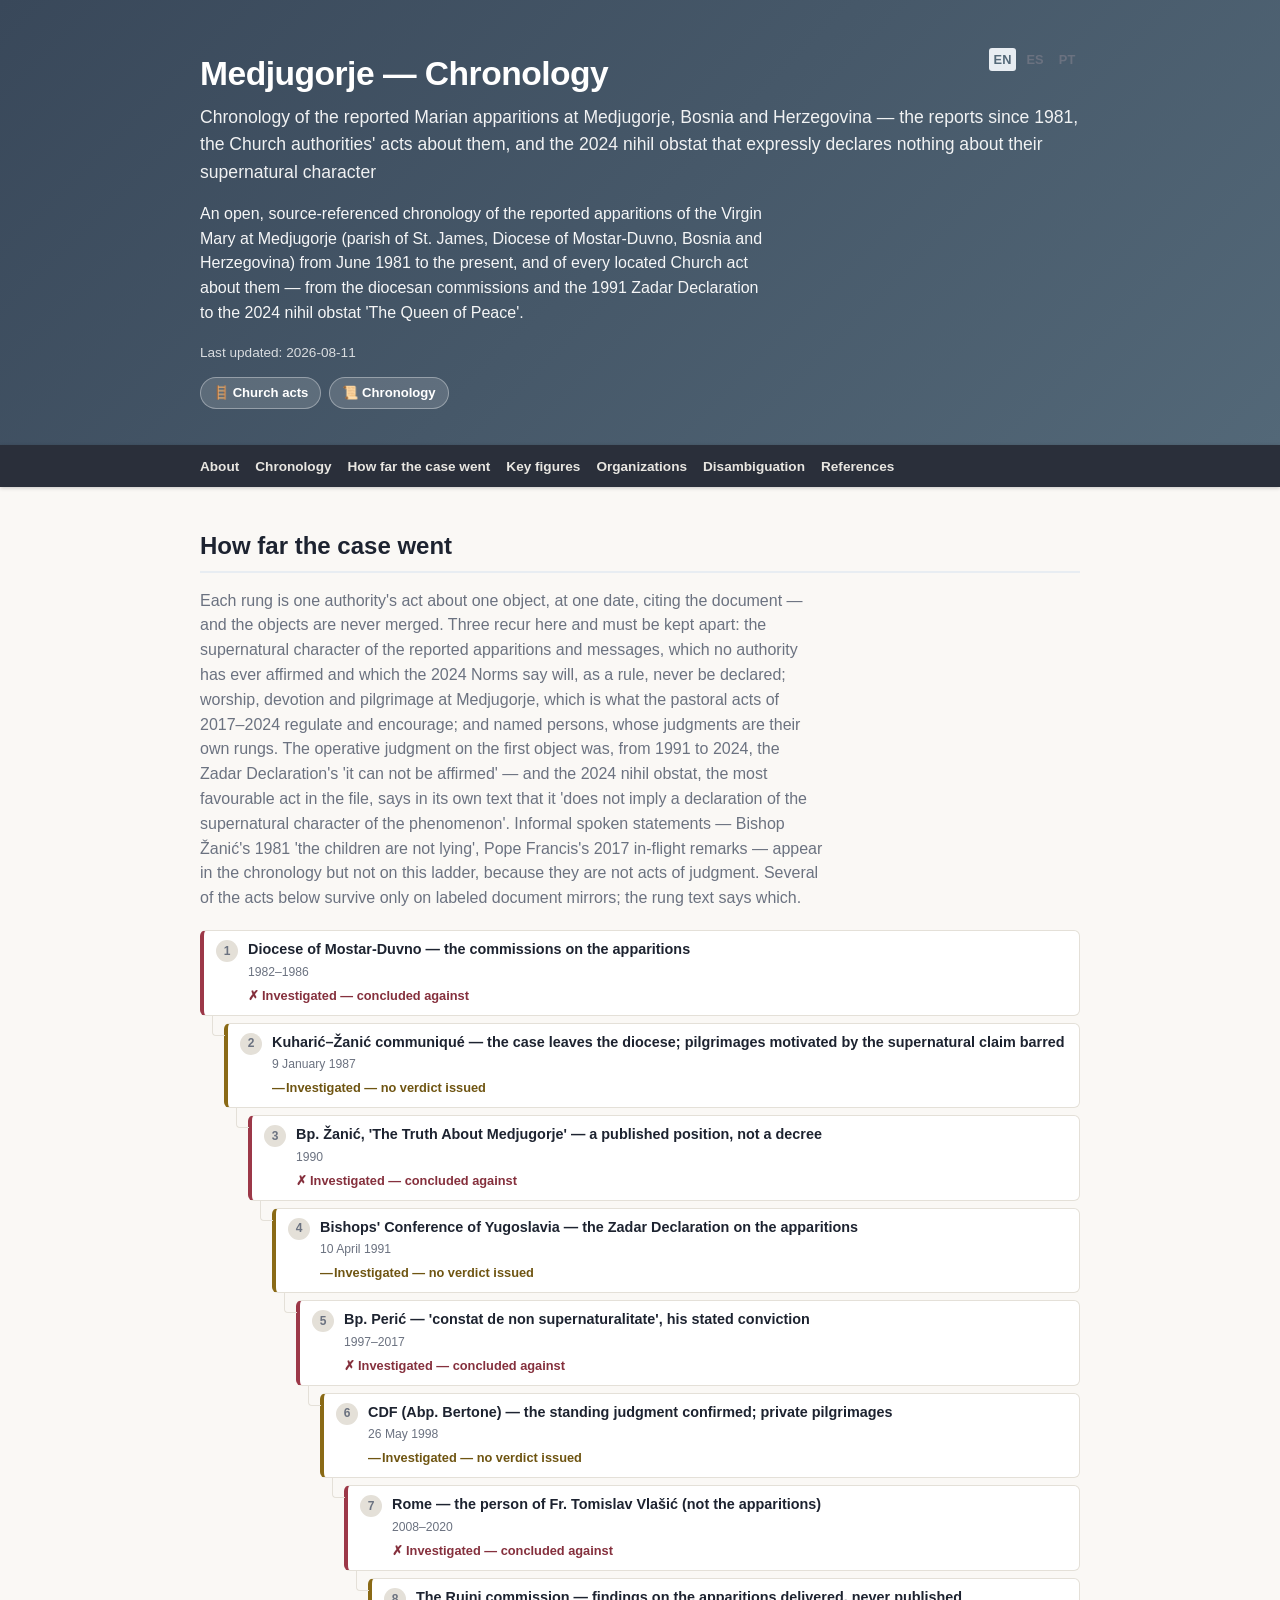
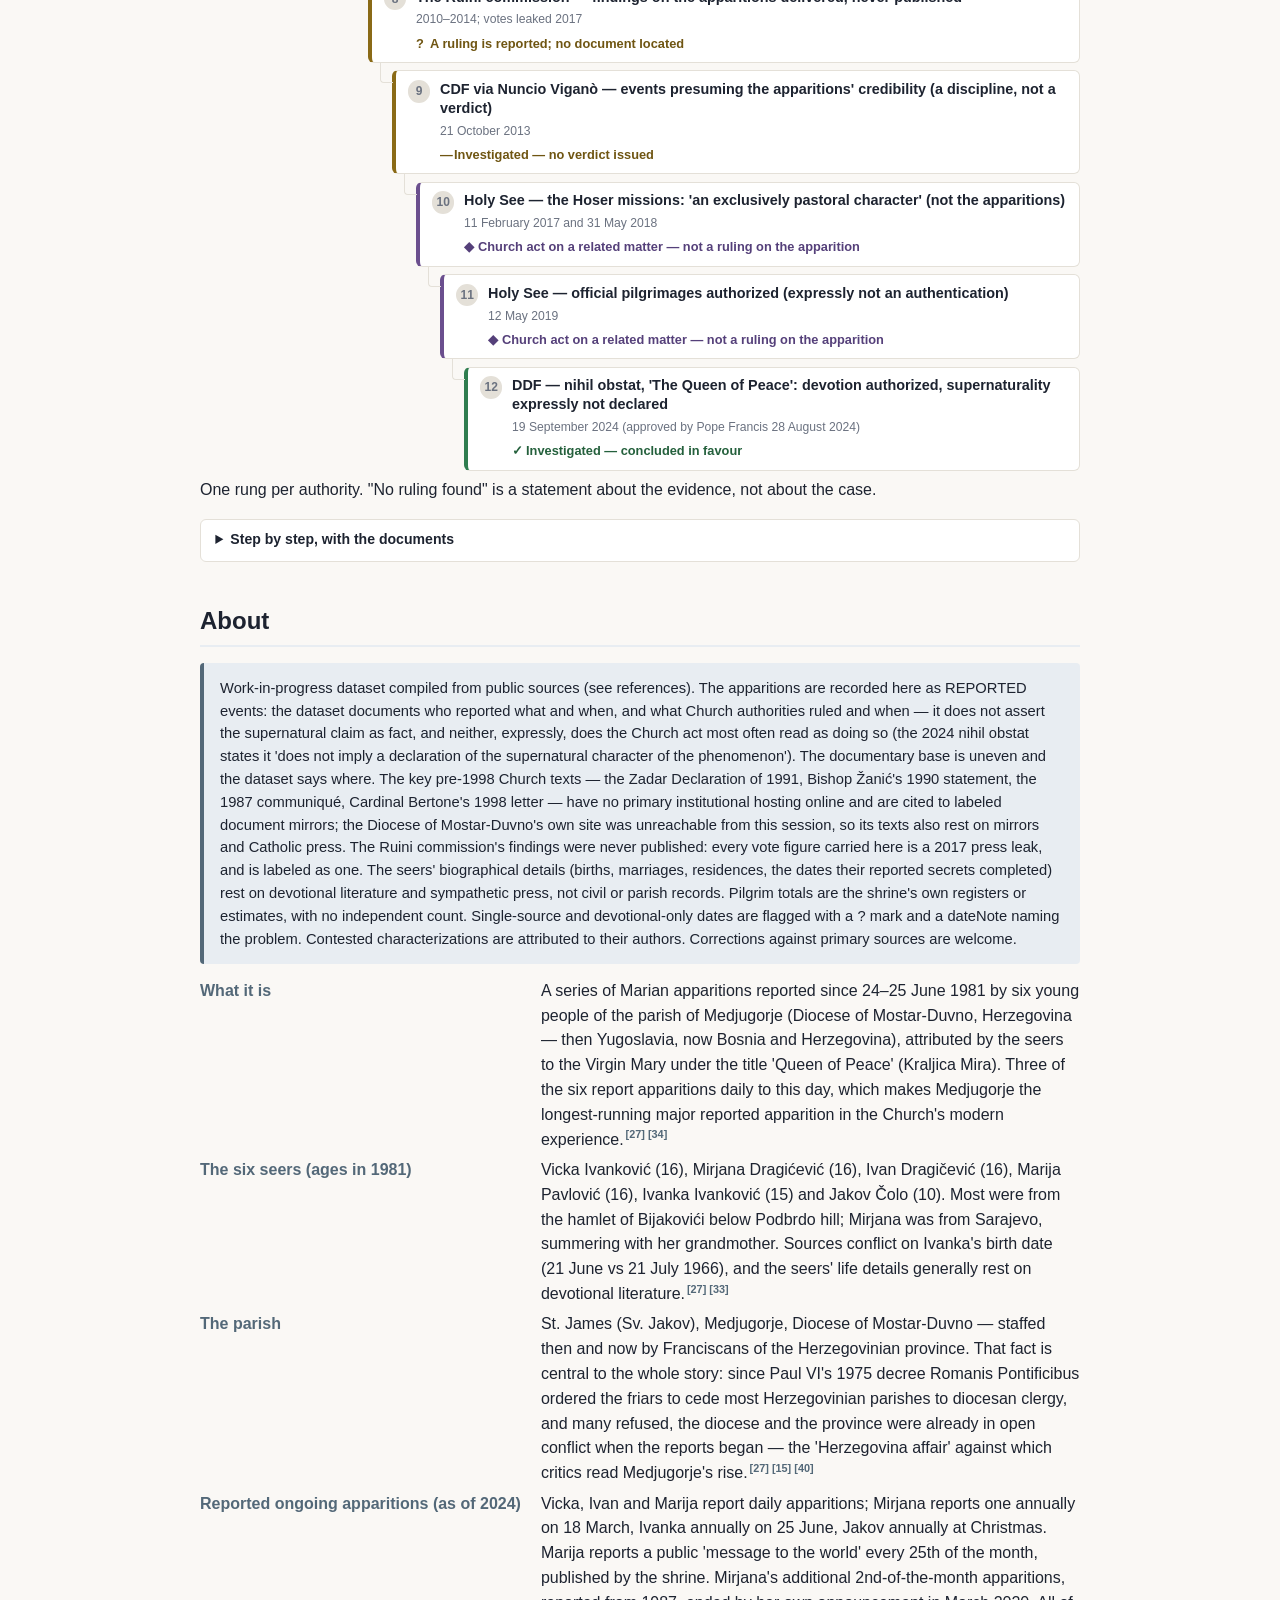
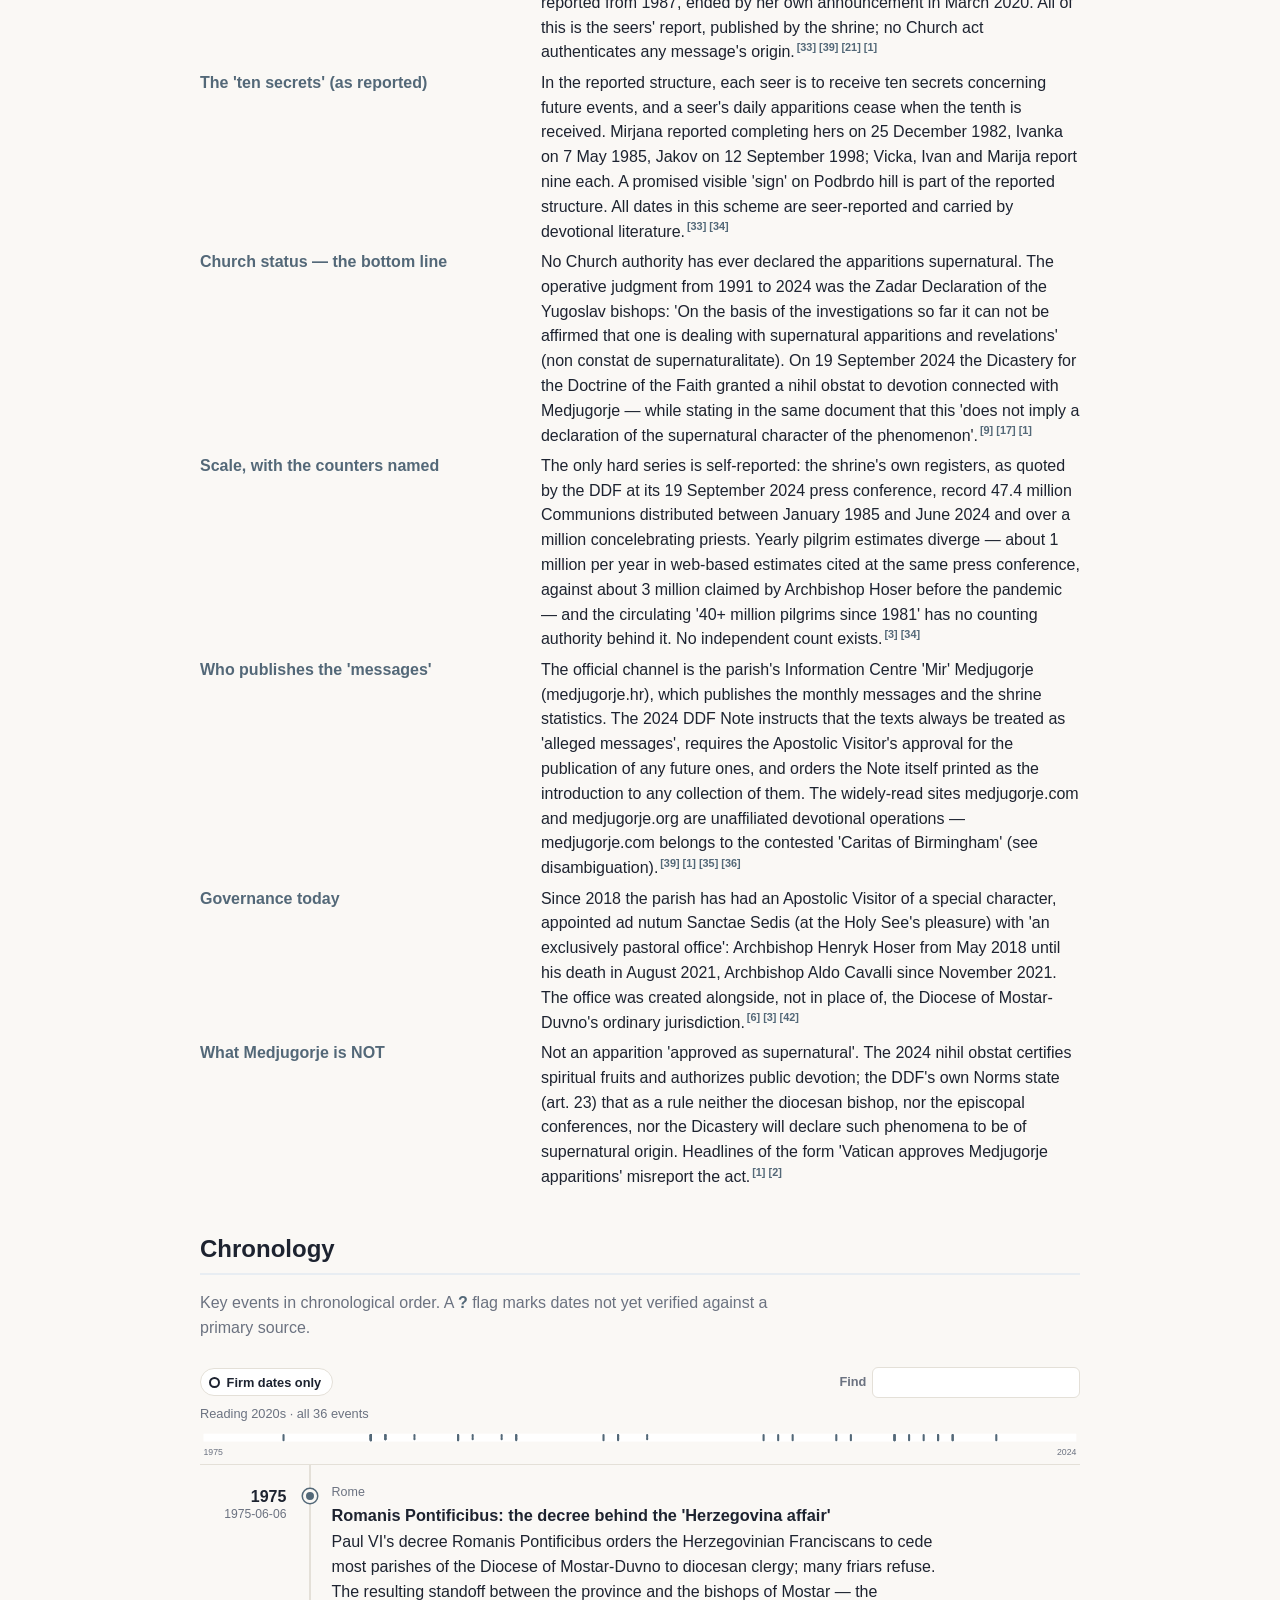
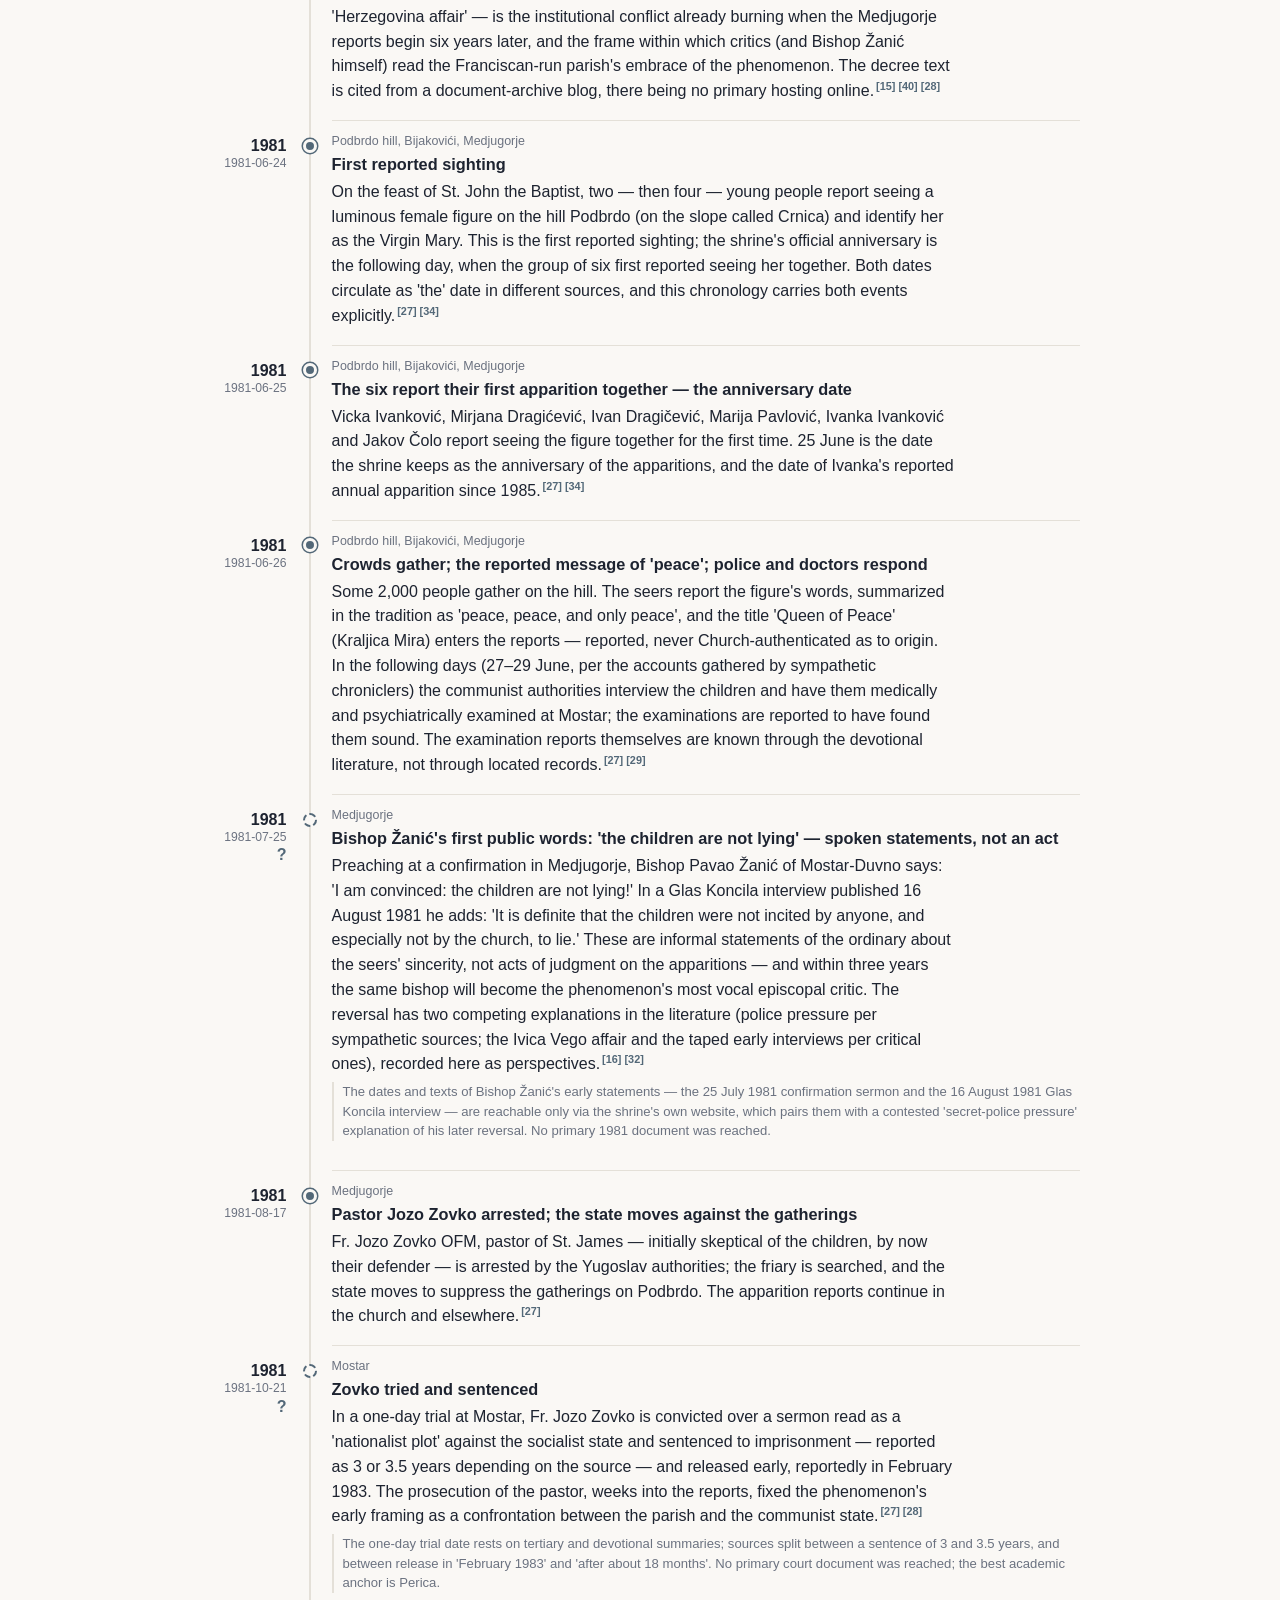
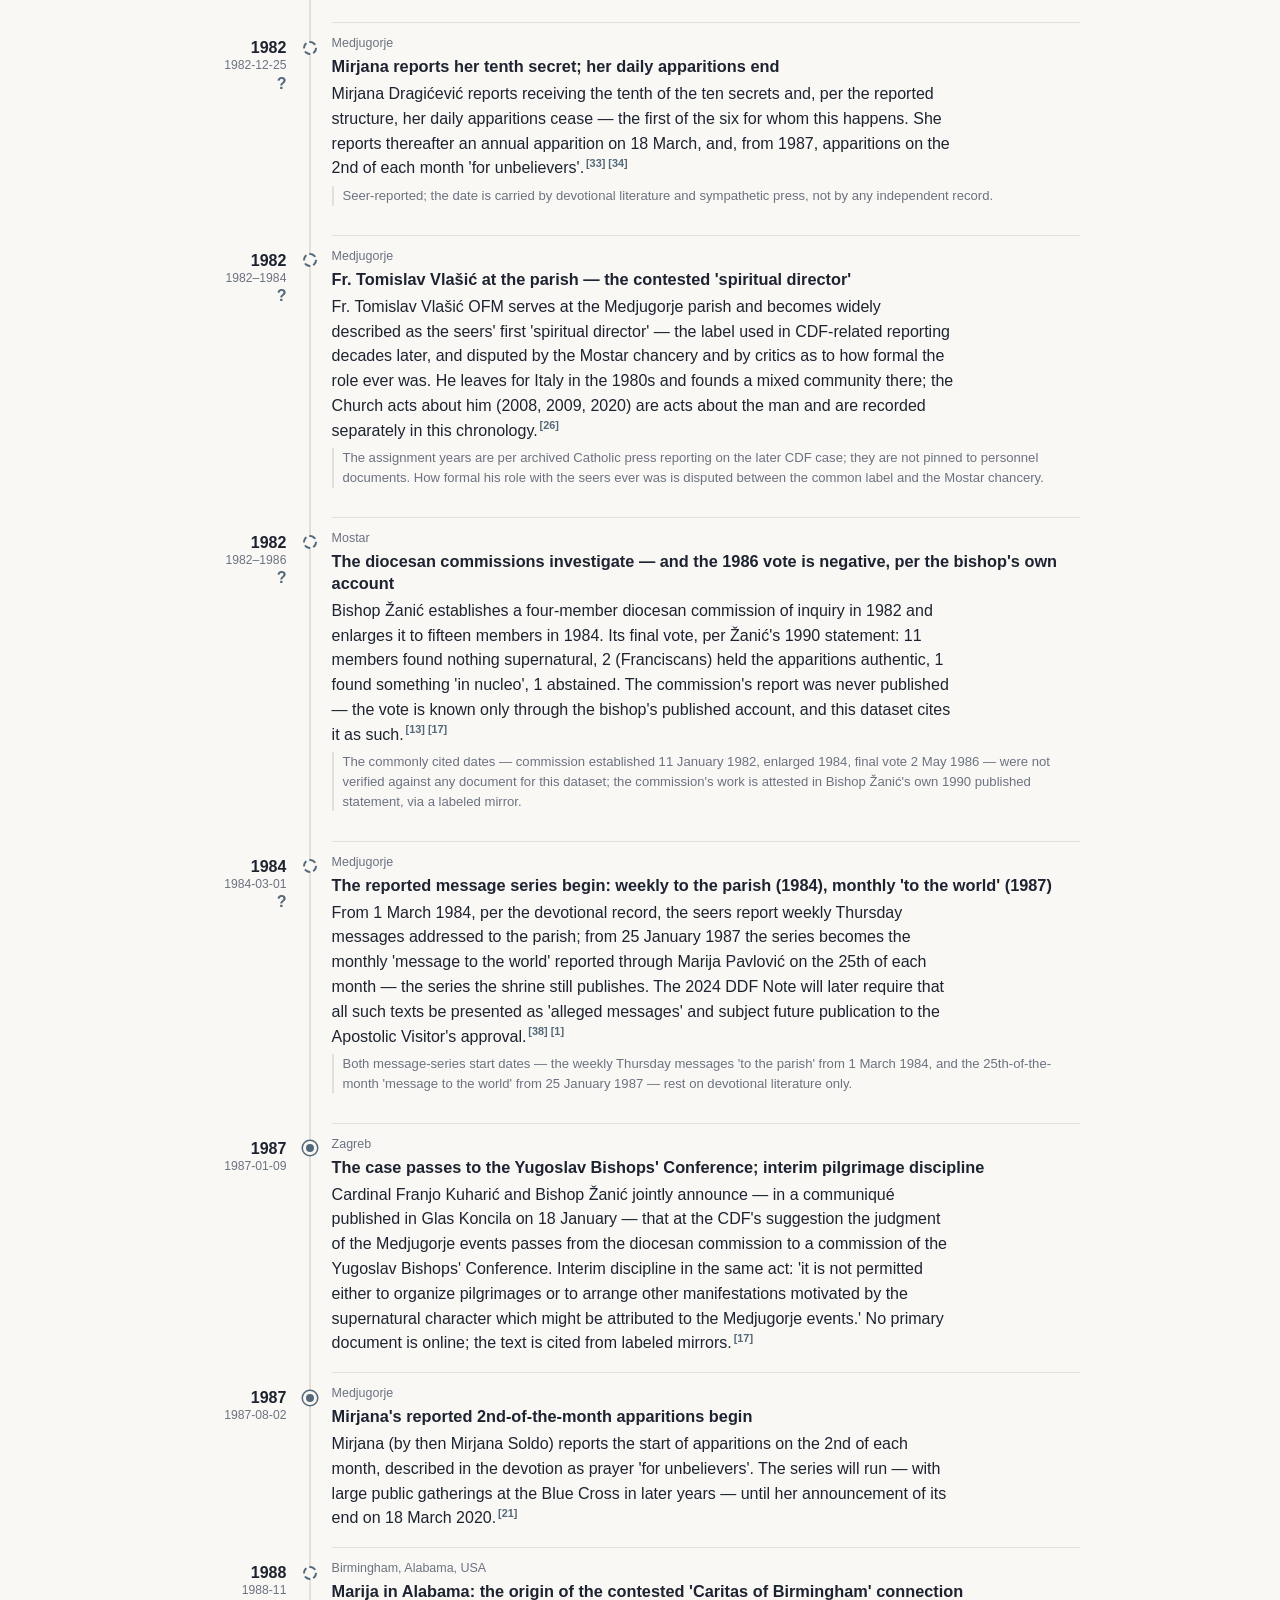
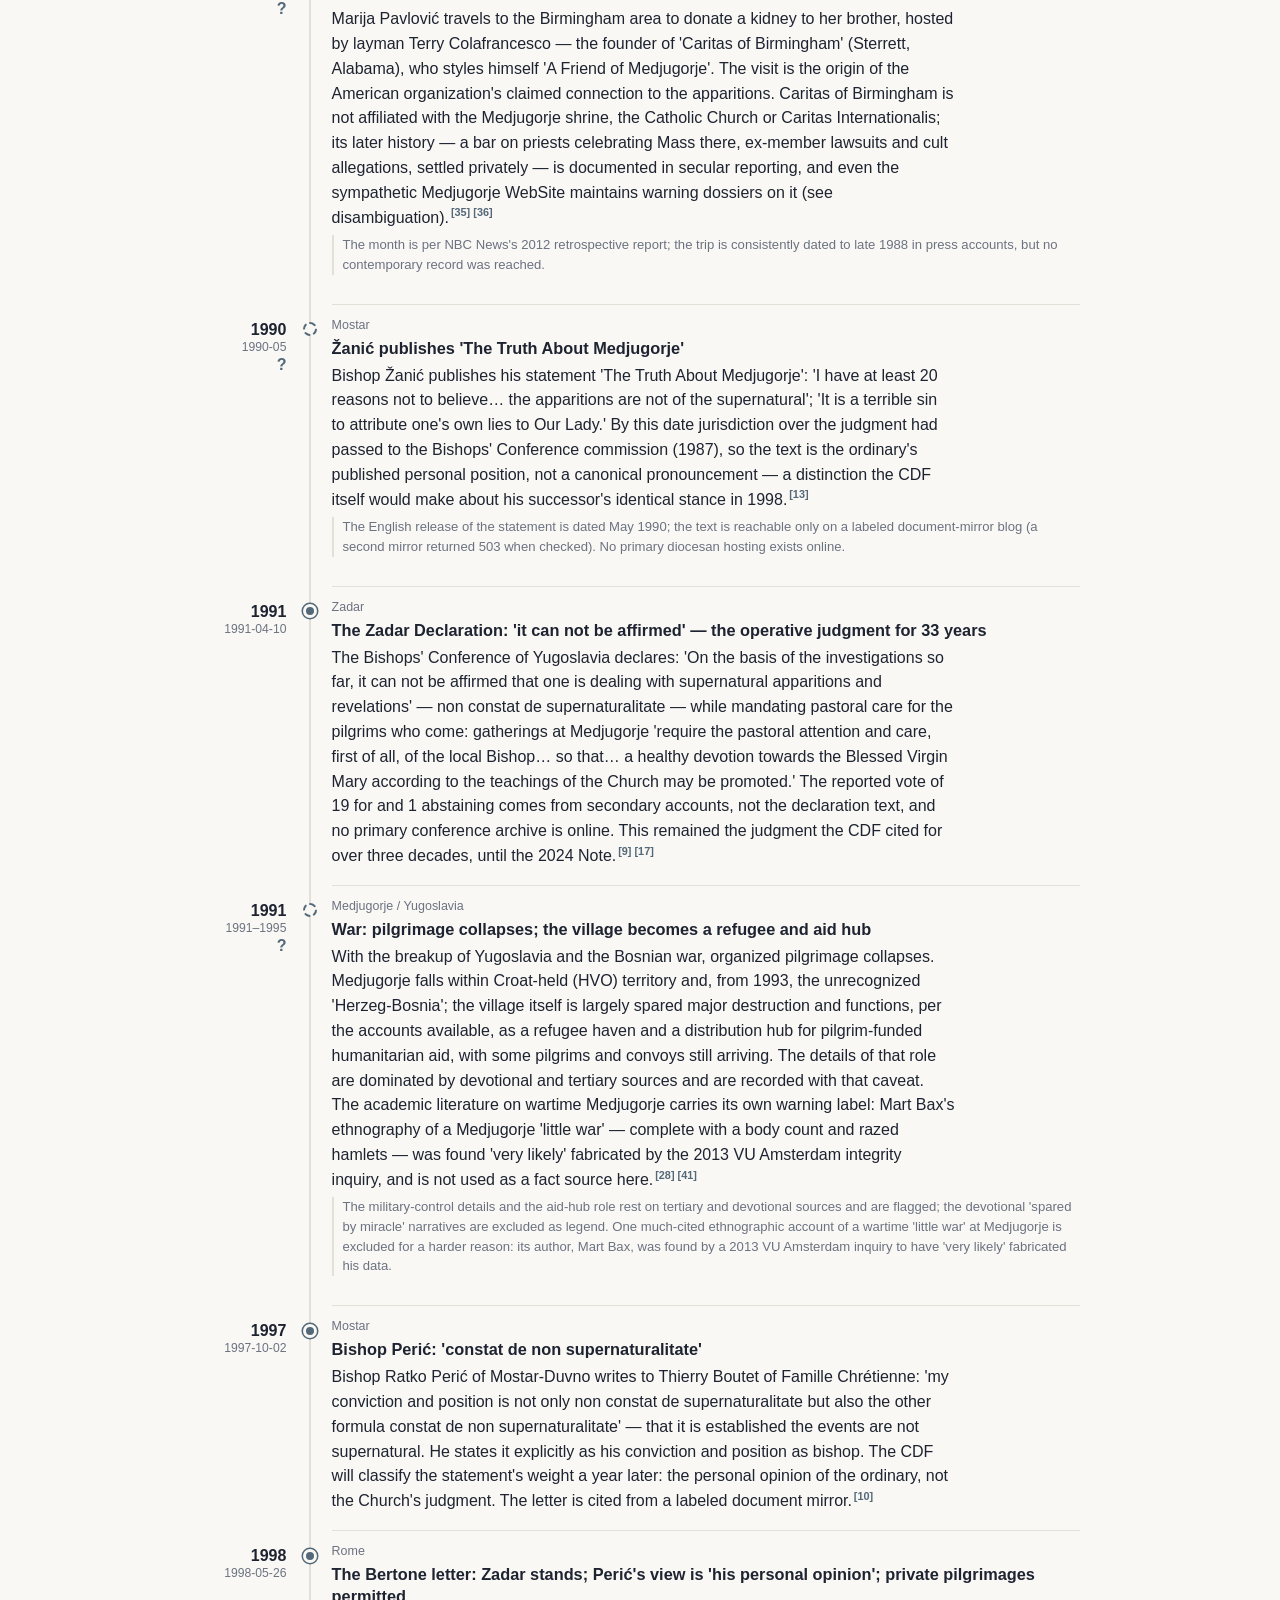
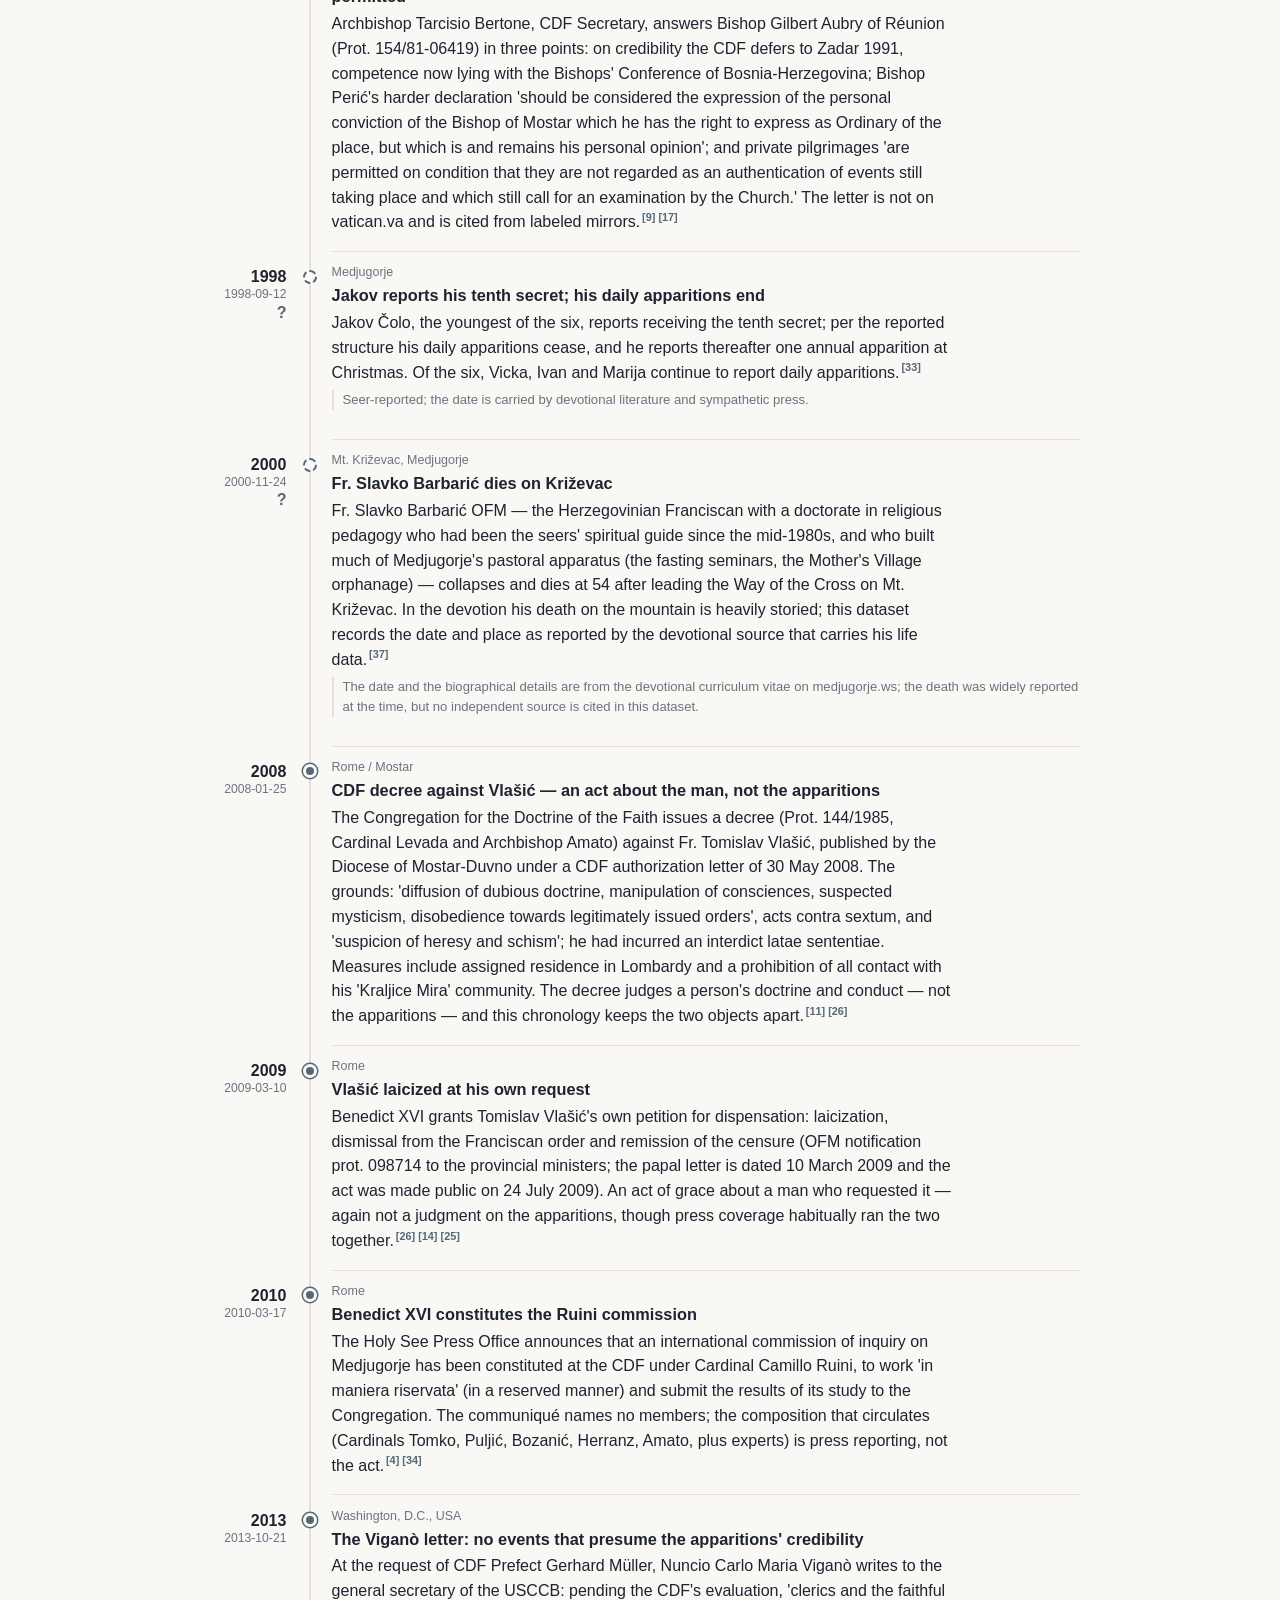
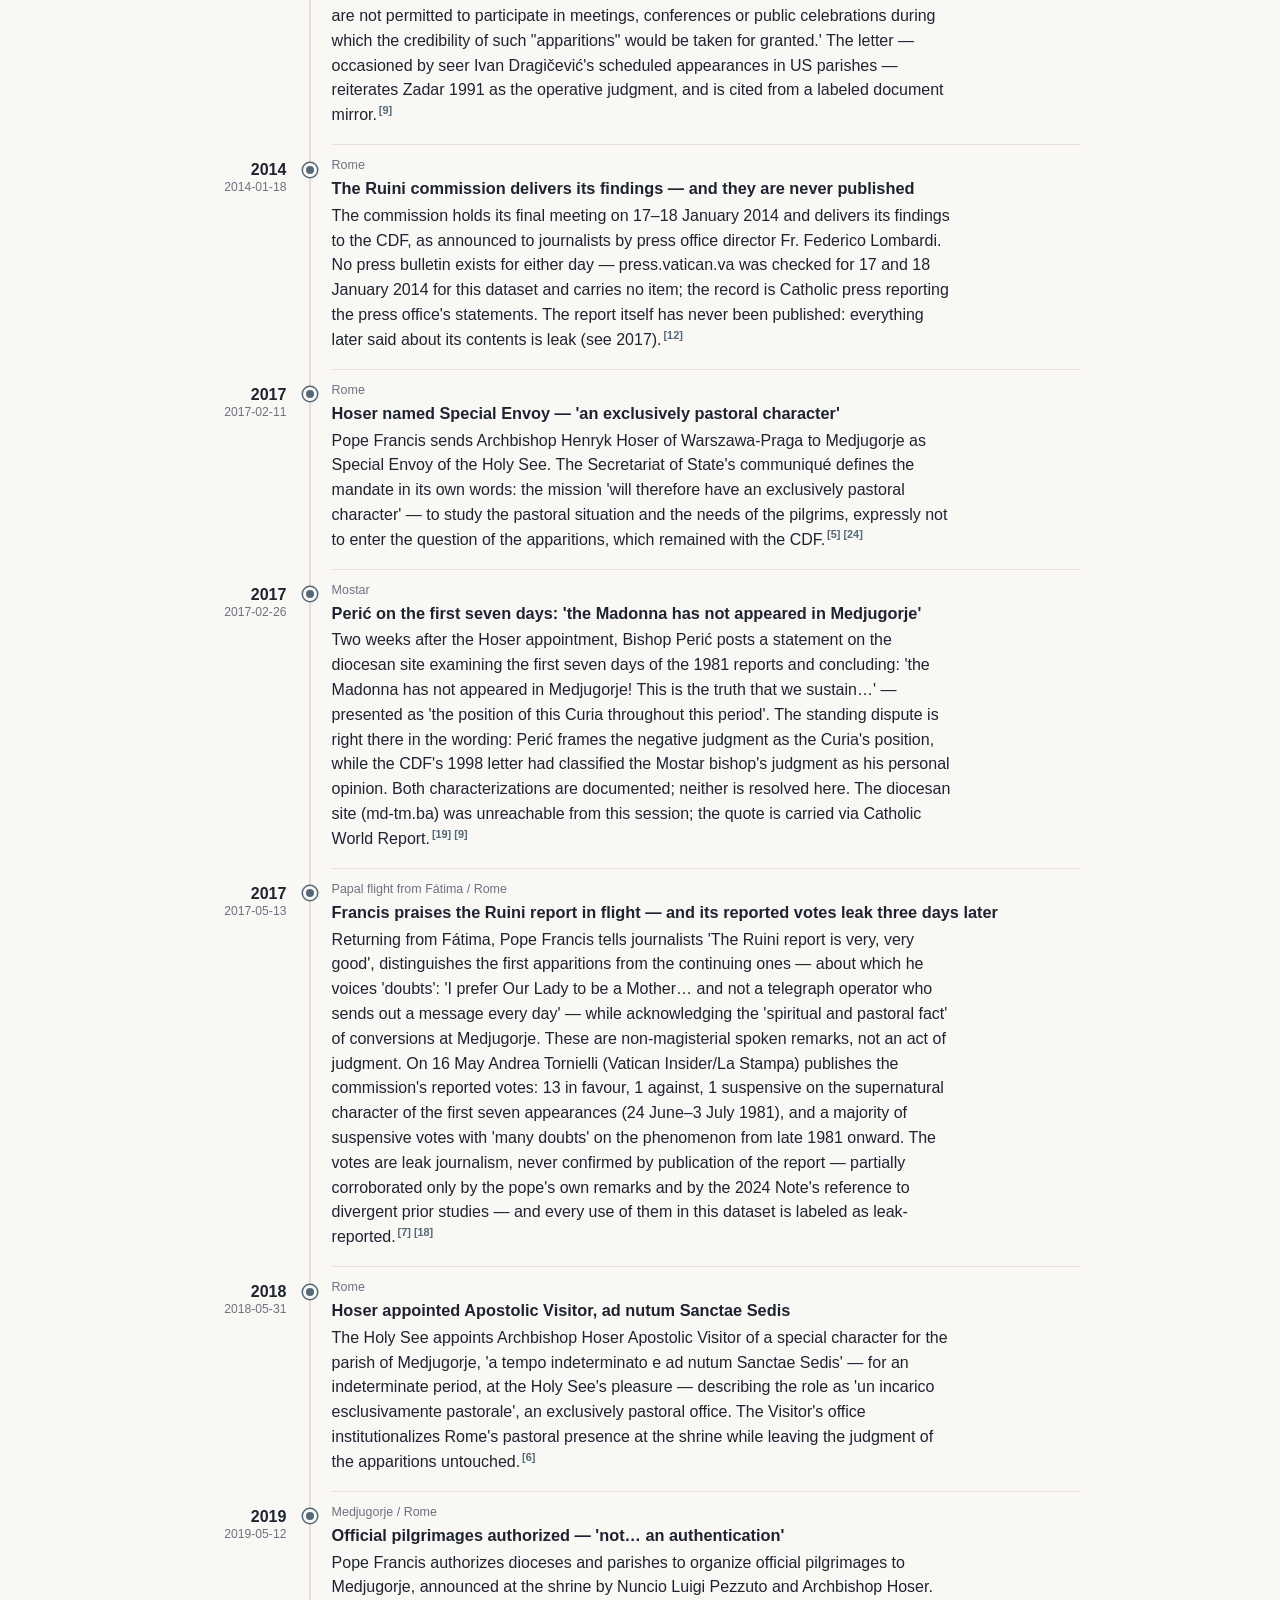
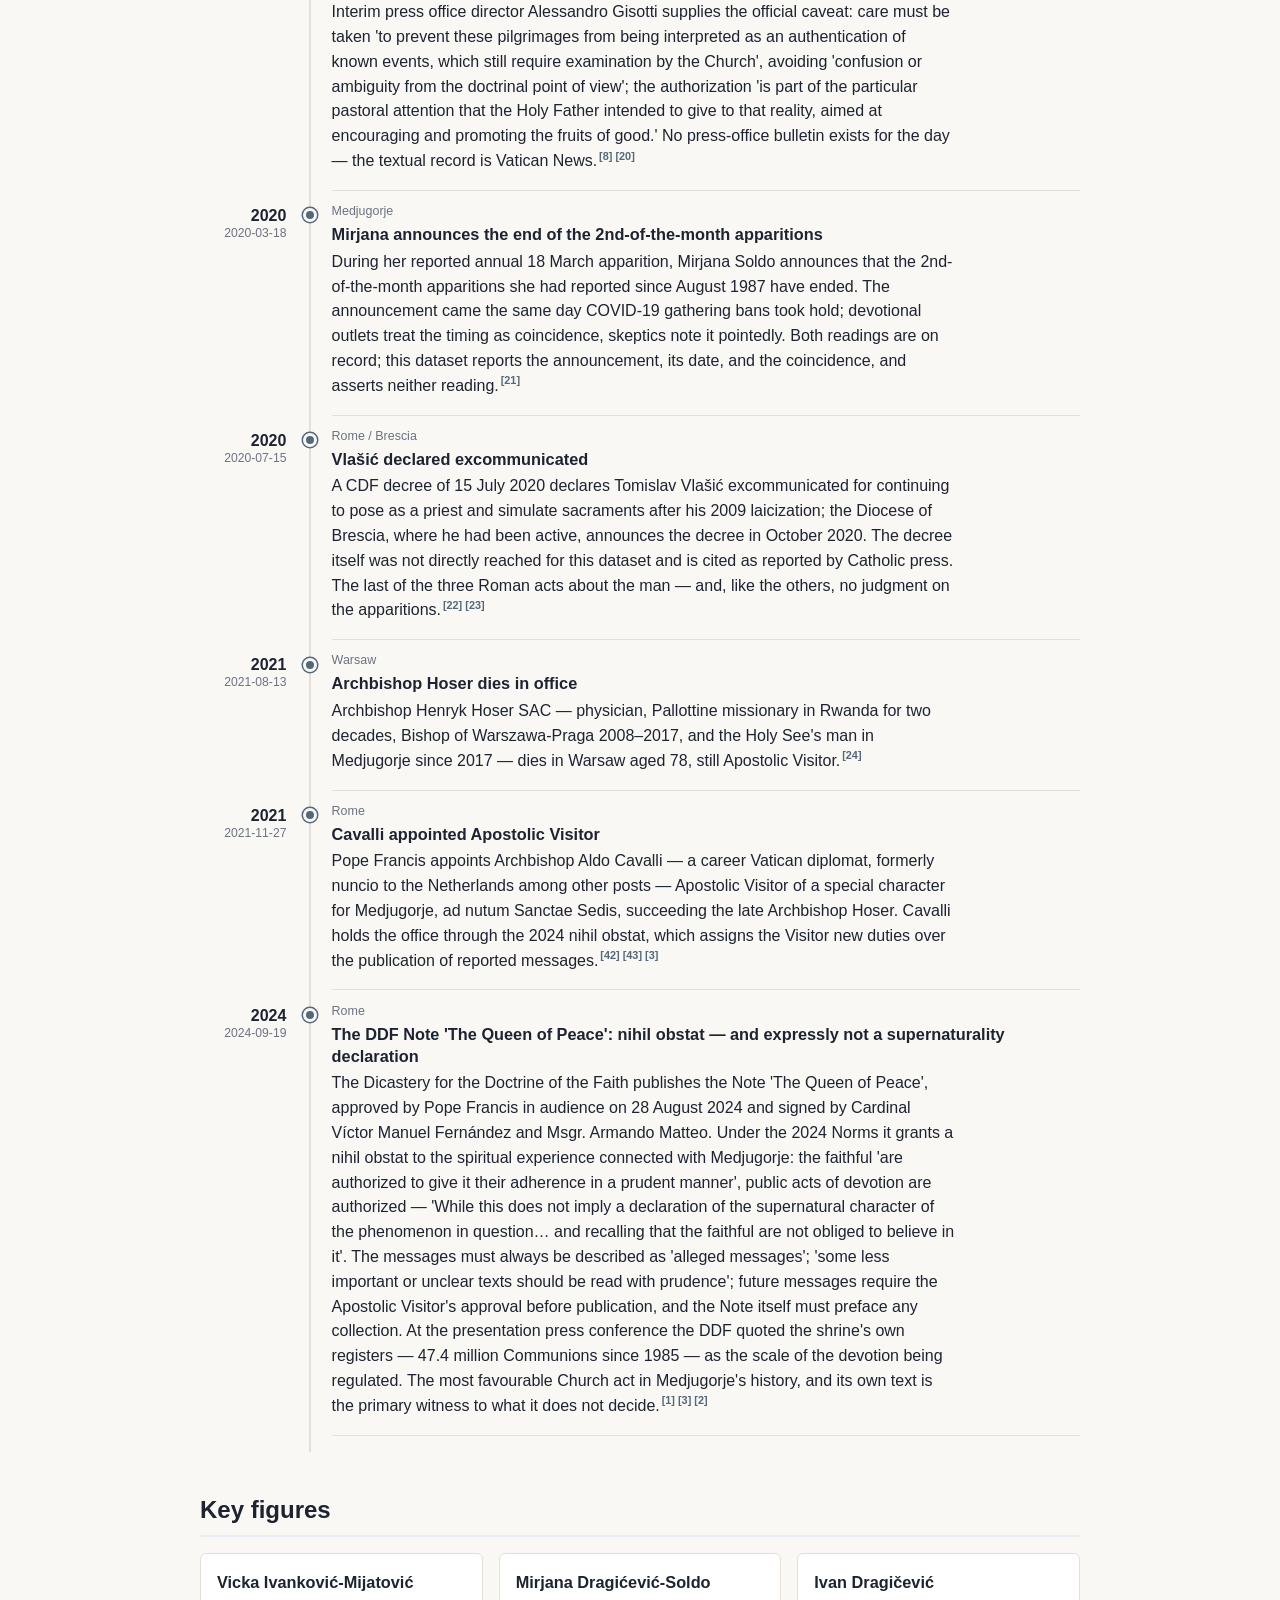
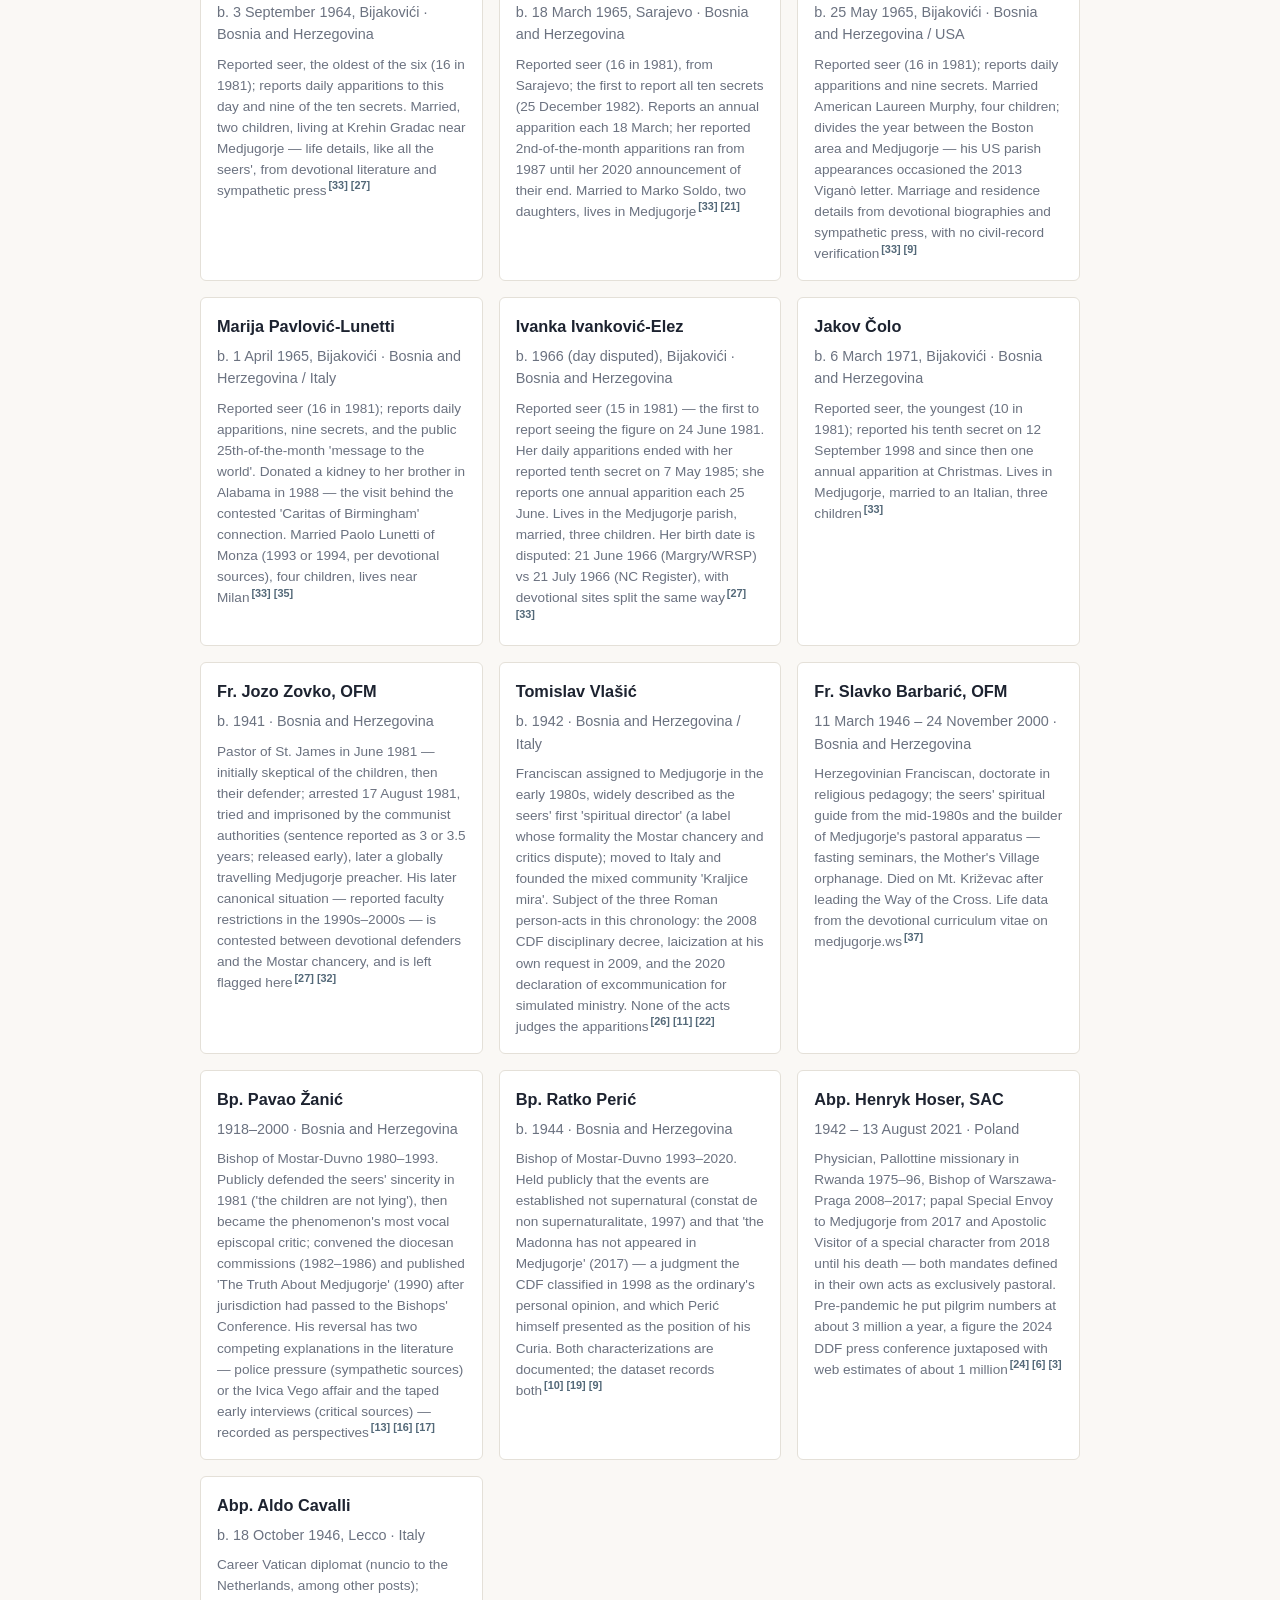
==== commit 93e9f861: "Re-sync the river with core#111: full-width ribbon, lane palette build.js, the river style block and" ====
--- a/docs/en/index.html
+++ b/docs/en/index.html
@@ -348,10 +348,10 @@
           <label class="rv-find">Find <input type="search" autocomplete="off"></label>
           <p class="rv-status" aria-live="polite" data-all="all {n} events" data-some="{n} of {total} events shown" data-reading="Reading"></p>
         </div>
-        <svg class="rv-ribbon" viewBox="-4 0 296 29" preserveAspectRatio="xMinYMid meet" role="img" aria-label="Overview of all 36 events; long gaps in the record are drawn as breaks">
-          <rect class="rv-row" x="0" y="2" width="288" height="9"/>
-          <line class="rv-tick rv-l0" data-i="0" x1="26.4" x2="26.4" y1="3.5" y2="9.5"/><line class="rv-tick rv-l0" data-i="1" x1="55.2" x2="55.2" y1="3.5" y2="9.5"/><line class="rv-tick rv-l0" data-i="2" x1="55.2" x2="55.2" y1="3.5" y2="9.5"/><line class="rv-tick rv-l0" data-i="3" x1="55.2" x2="55.2" y1="3.5" y2="9.5"/><line class="rv-tick rv-l0 rv-u" data-i="4" x1="55.2" x2="55.2" y1="3.5" y2="9.5"/><line class="rv-tick rv-l0" data-i="5" x1="55.2" x2="55.2" y1="3.5" y2="9.5"/><line class="rv-tick rv-l0 rv-u" data-i="6" x1="55.2" x2="55.2" y1="3.5" y2="9.5"/><line class="rv-tick rv-l0 rv-u" data-i="7" x1="60" x2="60" y1="3.5" y2="9.5"/><line class="rv-tick rv-l0 rv-u" data-i="8" x1="60" x2="60" y1="3.5" y2="9.5"/><line class="rv-tick rv-l0 rv-u" data-i="9" x1="60" x2="60" y1="3.5" y2="9.5"/><line class="rv-tick rv-l0 rv-u" data-i="10" x1="69.6" x2="69.6" y1="3.5" y2="9.5"/><line class="rv-tick rv-l0" data-i="11" x1="84" x2="84" y1="3.5" y2="9.5"/><line class="rv-tick rv-l0" data-i="12" x1="84" x2="84" y1="3.5" y2="9.5"/><line class="rv-tick rv-l0 rv-u" data-i="13" x1="88.8" x2="88.8" y1="3.5" y2="9.5"/><line class="rv-tick rv-l0 rv-u" data-i="14" x1="98.4" x2="98.4" y1="3.5" y2="9.5"/><line class="rv-tick rv-l0" data-i="15" x1="103.2" x2="103.2" y1="3.5" y2="9.5"/><line class="rv-tick rv-l0 rv-u" data-i="16" x1="103.2" x2="103.2" y1="3.5" y2="9.5"/><line class="rv-tick rv-l0" data-i="17" x1="132" x2="132" y1="3.5" y2="9.5"/><line class="rv-tick rv-l0" data-i="18" x1="136.8" x2="136.8" y1="3.5" y2="9.5"/><line class="rv-tick rv-l0 rv-u" data-i="19" x1="136.8" x2="136.8" y1="3.5" y2="9.5"/><line class="rv-tick rv-l0 rv-u" data-i="20" x1="146.4" x2="146.4" y1="3.5" y2="9.5"/><line class="rv-tick rv-l0" data-i="21" x1="184.8" x2="184.8" y1="3.5" y2="9.5"/><line class="rv-tick rv-l0" data-i="22" x1="189.6" x2="189.6" y1="3.5" y2="9.5"/><line class="rv-tick rv-l0" data-i="23" x1="194.4" x2="194.4" y1="3.5" y2="9.5"/><line class="rv-tick rv-l0" data-i="24" x1="208.8" x2="208.8" y1="3.5" y2="9.5"/><line class="rv-tick rv-l0" data-i="25" x1="213.6" x2="213.6" y1="3.5" y2="9.5"/><line class="rv-tick rv-l0" data-i="26" x1="228" x2="228" y1="3.5" y2="9.5"/><line class="rv-tick rv-l0" data-i="27" x1="228" x2="228" y1="3.5" y2="9.5"/><line class="rv-tick rv-l0" data-i="28" x1="228" x2="228" y1="3.5" y2="9.5"/><line class="rv-tick rv-l0" data-i="29" x1="232.8" x2="232.8" y1="3.5" y2="9.5"/><line class="rv-tick rv-l0" data-i="30" x1="237.6" x2="237.6" y1="3.5" y2="9.5"/><line class="rv-tick rv-l0" data-i="31" x1="242.4" x2="242.4" y1="3.5" y2="9.5"/><line class="rv-tick rv-l0" data-i="32" x1="242.4" x2="242.4" y1="3.5" y2="9.5"/><line class="rv-tick rv-l0" data-i="33" x1="247.2" x2="247.2" y1="3.5" y2="9.5"/><line class="rv-tick rv-l0" data-i="34" x1="247.2" x2="247.2" y1="3.5" y2="9.5"/><line class="rv-tick rv-l0" data-i="35" x1="261.6" x2="261.6" y1="3.5" y2="9.5"/>
-          <text class="rv-axis" x="0" y="26" text-anchor="start">1975</text><text class="rv-axis" x="288" y="26" text-anchor="end">2024</text><rect class="rv-win" x="0" y="0" width="0" height="13"/>
+        <svg class="rv-ribbon" viewBox="-4 0 1008 29" preserveAspectRatio="xMinYMid meet" role="img" aria-label="Overview of all 36 events; long gaps in the record are drawn as breaks">
+          <rect class="rv-row" x="0" y="2" width="1000" height="9"/>
+          <line class="rv-tick rv-l0" data-i="0" x1="91.7" x2="91.7" y1="3.5" y2="9.5"/><line class="rv-tick rv-l0" data-i="1" x1="191.7" x2="191.7" y1="3.5" y2="9.5"/><line class="rv-tick rv-l0" data-i="2" x1="191.7" x2="191.7" y1="3.5" y2="9.5"/><line class="rv-tick rv-l0" data-i="3" x1="191.7" x2="191.7" y1="3.5" y2="9.5"/><line class="rv-tick rv-l0 rv-u" data-i="4" x1="191.7" x2="191.7" y1="3.5" y2="9.5"/><line class="rv-tick rv-l0" data-i="5" x1="191.7" x2="191.7" y1="3.5" y2="9.5"/><line class="rv-tick rv-l0 rv-u" data-i="6" x1="191.7" x2="191.7" y1="3.5" y2="9.5"/><line class="rv-tick rv-l0 rv-u" data-i="7" x1="208.4" x2="208.4" y1="3.5" y2="9.5"/><line class="rv-tick rv-l0 rv-u" data-i="8" x1="208.4" x2="208.4" y1="3.5" y2="9.5"/><line class="rv-tick rv-l0 rv-u" data-i="9" x1="208.4" x2="208.4" y1="3.5" y2="9.5"/><line class="rv-tick rv-l0 rv-u" data-i="10" x1="241.7" x2="241.7" y1="3.5" y2="9.5"/><line class="rv-tick rv-l0" data-i="11" x1="291.7" x2="291.7" y1="3.5" y2="9.5"/><line class="rv-tick rv-l0" data-i="12" x1="291.7" x2="291.7" y1="3.5" y2="9.5"/><line class="rv-tick rv-l0 rv-u" data-i="13" x1="308.4" x2="308.4" y1="3.5" y2="9.5"/><line class="rv-tick rv-l0 rv-u" data-i="14" x1="341.6" x2="341.6" y1="3.5" y2="9.5"/><line class="rv-tick rv-l0" data-i="15" x1="358.3" x2="358.3" y1="3.5" y2="9.5"/><line class="rv-tick rv-l0 rv-u" data-i="16" x1="358.3" x2="358.3" y1="3.5" y2="9.5"/><line class="rv-tick rv-l0" data-i="17" x1="458.3" x2="458.3" y1="3.5" y2="9.5"/><line class="rv-tick rv-l0" data-i="18" x1="475" x2="475" y1="3.5" y2="9.5"/><line class="rv-tick rv-l0 rv-u" data-i="19" x1="475" x2="475" y1="3.5" y2="9.5"/><line class="rv-tick rv-l0 rv-u" data-i="20" x1="508.3" x2="508.3" y1="3.5" y2="9.5"/><line class="rv-tick rv-l0" data-i="21" x1="641.7" x2="641.7" y1="3.5" y2="9.5"/><line class="rv-tick rv-l0" data-i="22" x1="658.4" x2="658.4" y1="3.5" y2="9.5"/><line class="rv-tick rv-l0" data-i="23" x1="675" x2="675" y1="3.5" y2="9.5"/><line class="rv-tick rv-l0" data-i="24" x1="725" x2="725" y1="3.5" y2="9.5"/><line class="rv-tick rv-l0" data-i="25" x1="741.7" x2="741.7" y1="3.5" y2="9.5"/><line class="rv-tick rv-l0" data-i="26" x1="791.7" x2="791.7" y1="3.5" y2="9.5"/><line class="rv-tick rv-l0" data-i="27" x1="791.7" x2="791.7" y1="3.5" y2="9.5"/><line class="rv-tick rv-l0" data-i="28" x1="791.7" x2="791.7" y1="3.5" y2="9.5"/><line class="rv-tick rv-l0" data-i="29" x1="808.4" x2="808.4" y1="3.5" y2="9.5"/><line class="rv-tick rv-l0" data-i="30" x1="825.1" x2="825.1" y1="3.5" y2="9.5"/><line class="rv-tick rv-l0" data-i="31" x1="841.6" x2="841.6" y1="3.5" y2="9.5"/><line class="rv-tick rv-l0" data-i="32" x1="841.6" x2="841.6" y1="3.5" y2="9.5"/><line class="rv-tick rv-l0" data-i="33" x1="858.3" x2="858.3" y1="3.5" y2="9.5"/><line class="rv-tick rv-l0" data-i="34" x1="858.3" x2="858.3" y1="3.5" y2="9.5"/><line class="rv-tick rv-l0" data-i="35" x1="908.3" x2="908.3" y1="3.5" y2="9.5"/>
+          <text class="rv-axis" x="0" y="26" text-anchor="start">1975</text><text class="rv-axis" x="1000" y="26" text-anchor="end">2024</text><rect class="rv-win" x="0" y="0" width="0" height="13"/>
         </svg>
       </div>
       <ol class="rv-list" style="--lanes:1">
--- a/docs/styles.css
+++ b/docs/styles.css
@@ -553,18 +553,21 @@
 
 /* ---------------------------------------------------------------------------
    Time river (core#108): the chronology as lane tracks, opt-in with
-   meta.layout "river". Lane 0 is the site accent; the others are fixed hues
-   chosen to stay apart from each other and readable on the light ground.
+   meta.layout "river". A single-track river takes the site accent. With a
+   lane taxonomy (.rv-lanes) every lane takes a fixed hue from one palette,
+   chosen to stay apart from each other and readable on the light ground; a
+   site accent could otherwise land next to one of them (rcc: rose on rose).
    --------------------------------------------------------------------------- */
 .river { --rv-tw: 20px; --rv-yw: 5.6rem; --rv-top: 2.6rem; }
 .rv-l0 { --c: var(--accent); }
+.rv-lanes .rv-l0 { --c: #4338a0; }
 .rv-l1 { --c: #13776d; }
 .rv-l2 { --c: #a8620f; }
-.rv-l3 { --c: #b03a5b; }
-.rv-l4 { --c: #3f6ea8; }
-.rv-l5 { --c: #6b7a1f; }
-.rv-l6 { --c: #7d3c98; }
-.rv-l7 { --c: #8a5a44; }
+.rv-l3 { --c: #b0306a; }
+.rv-l4 { --c: #2f7fb5; }
+.rv-l5 { --c: #5e7a1a; }
+.rv-l6 { --c: #8a5a44; }
+.rv-l7 { --c: #555f6d; }
 .rv-bar { background: var(--bg); padding: .6rem 0 .4rem; border-bottom: 1px solid var(--line); display: grid; gap: .5rem; z-index: 5; }
 @media (min-width: 700px) and (min-height: 640px) { .rv-bar { position: sticky; top: var(--rv-top); } }
 .rv-controls { display: flex; flex-wrap: wrap; gap: .4rem .5rem; align-items: center; }
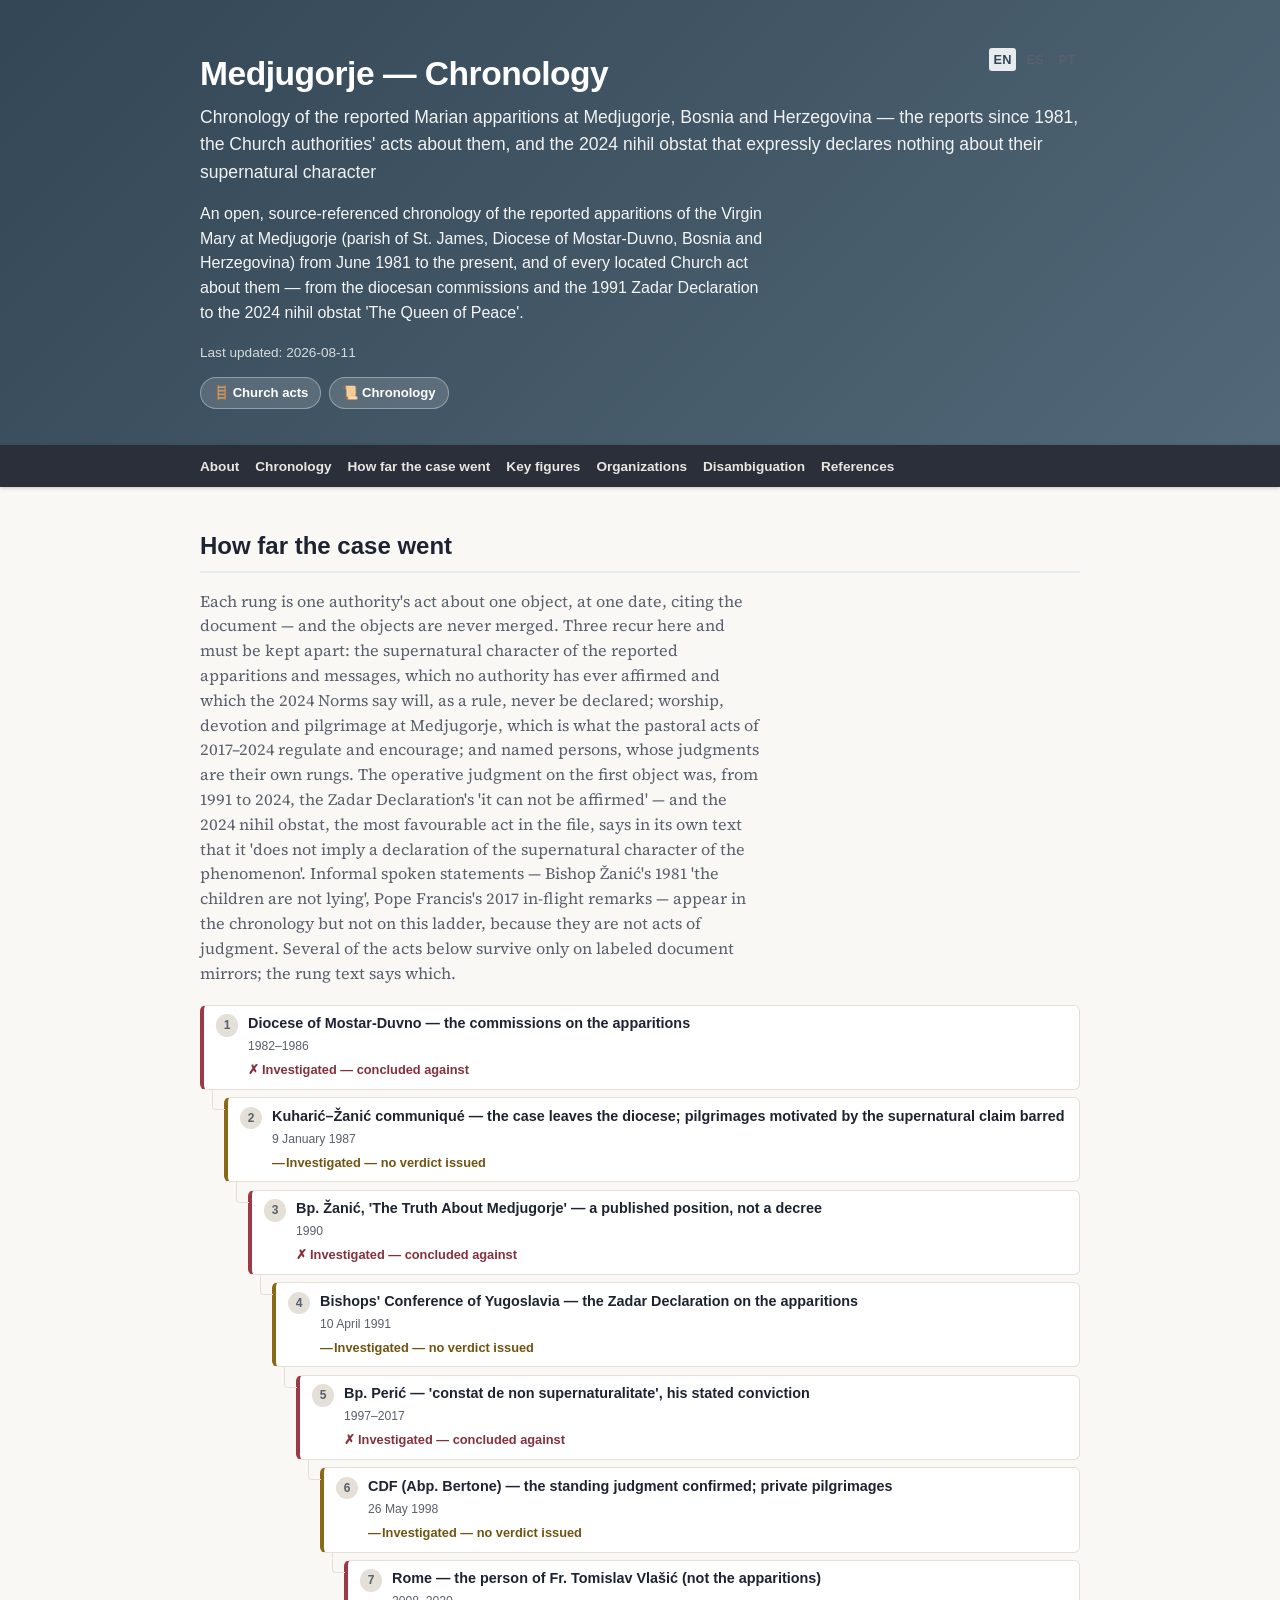
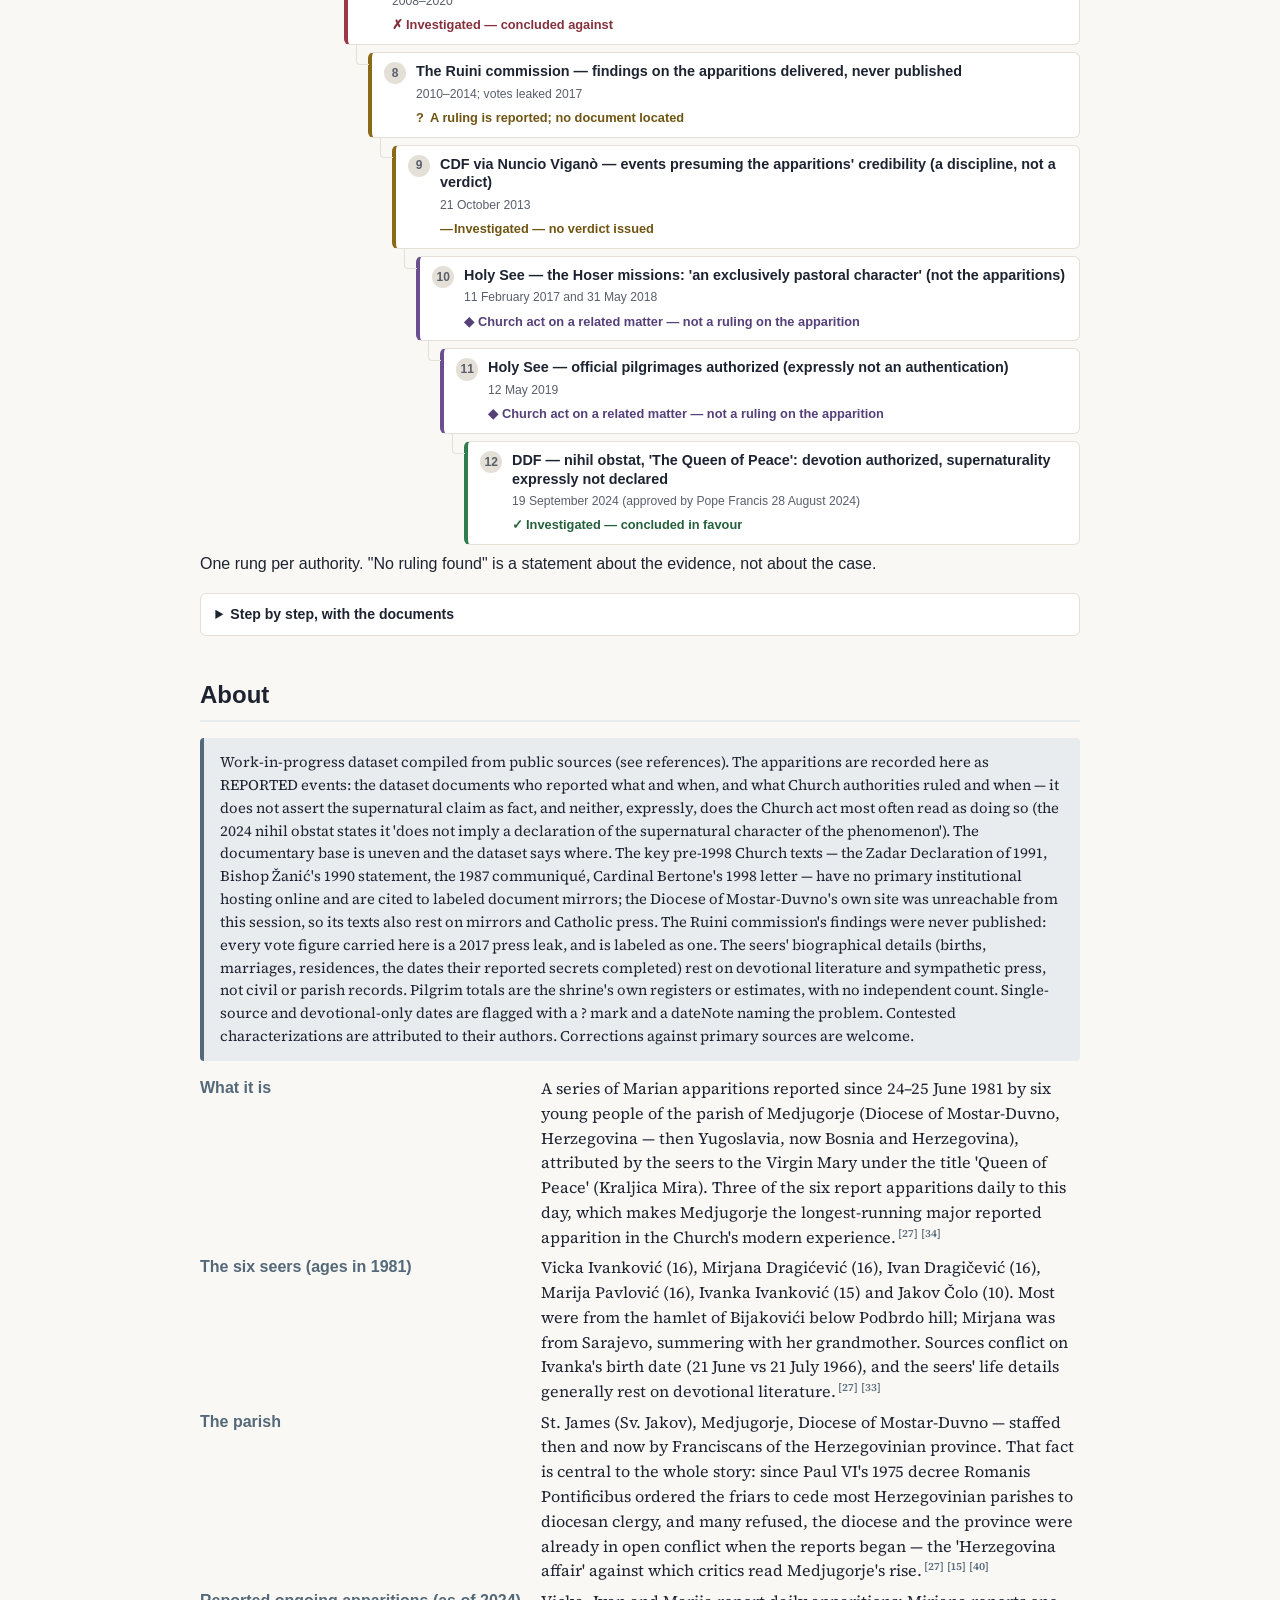
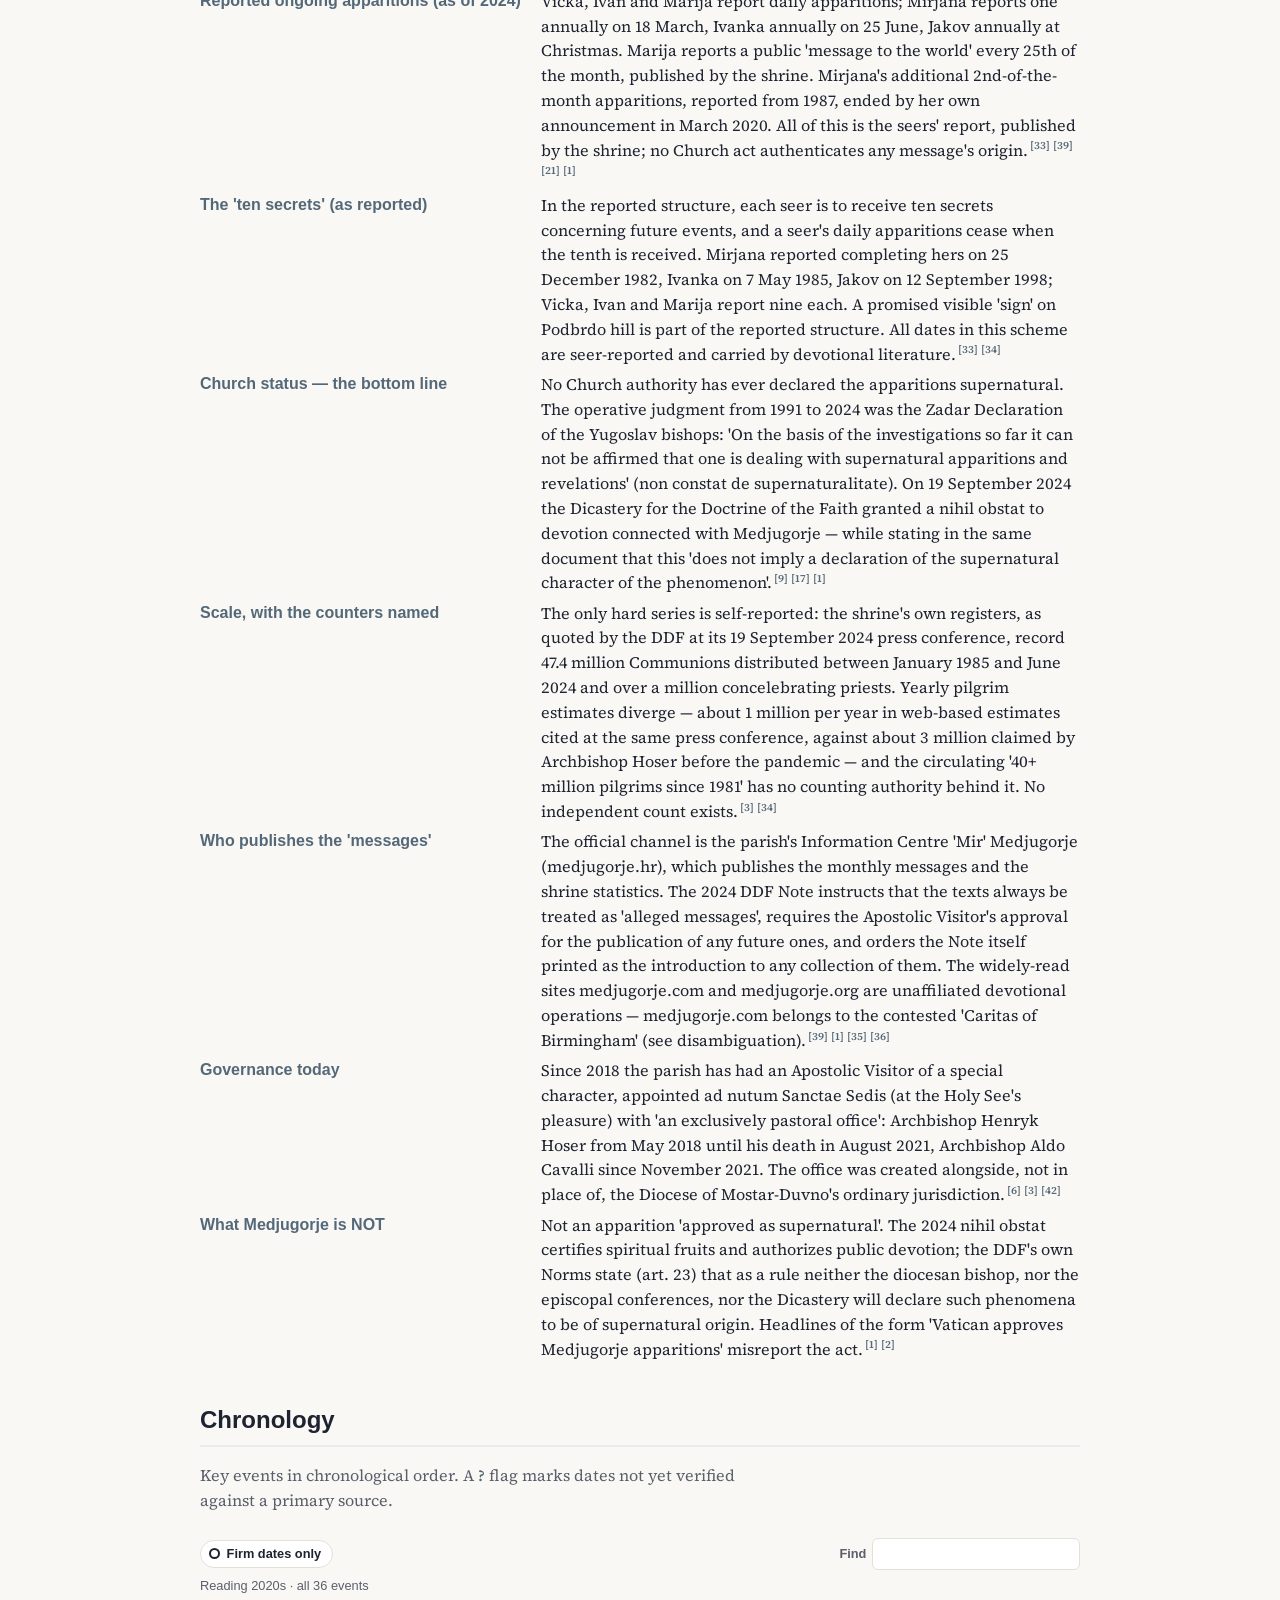
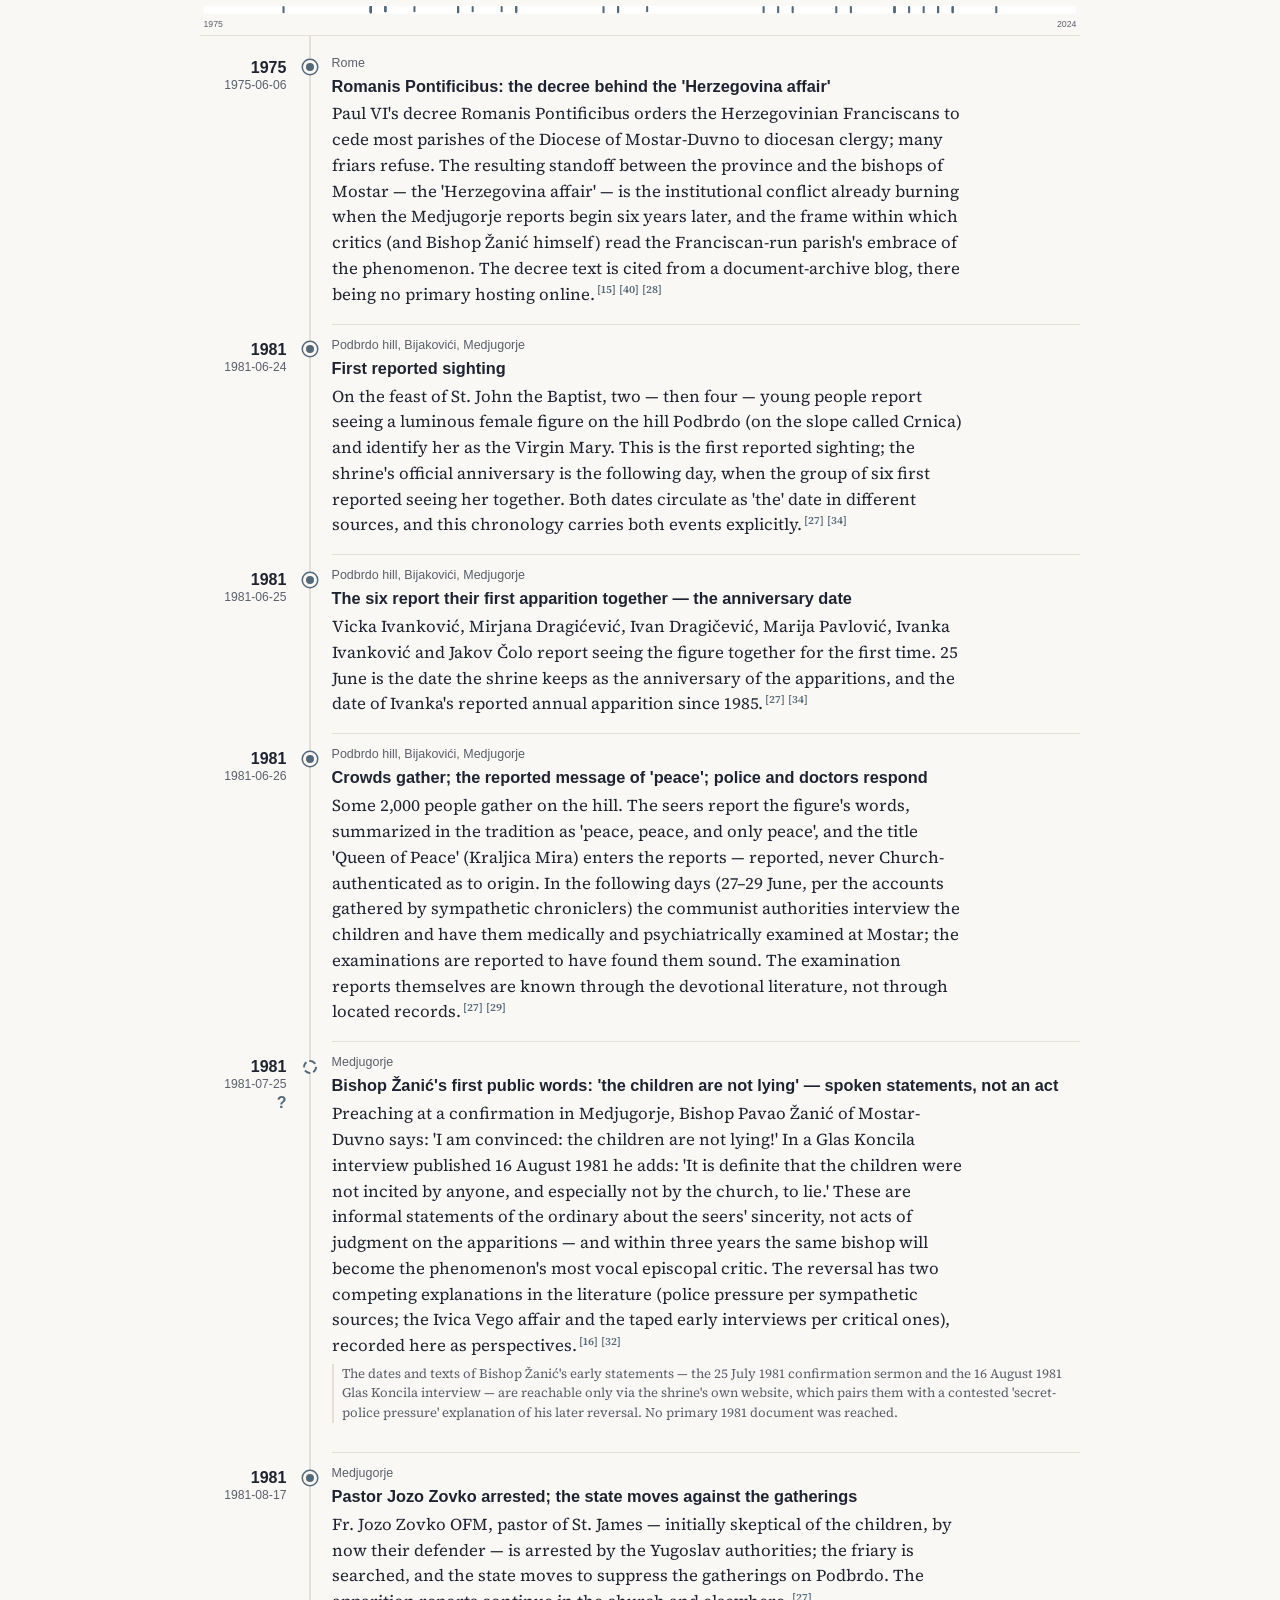
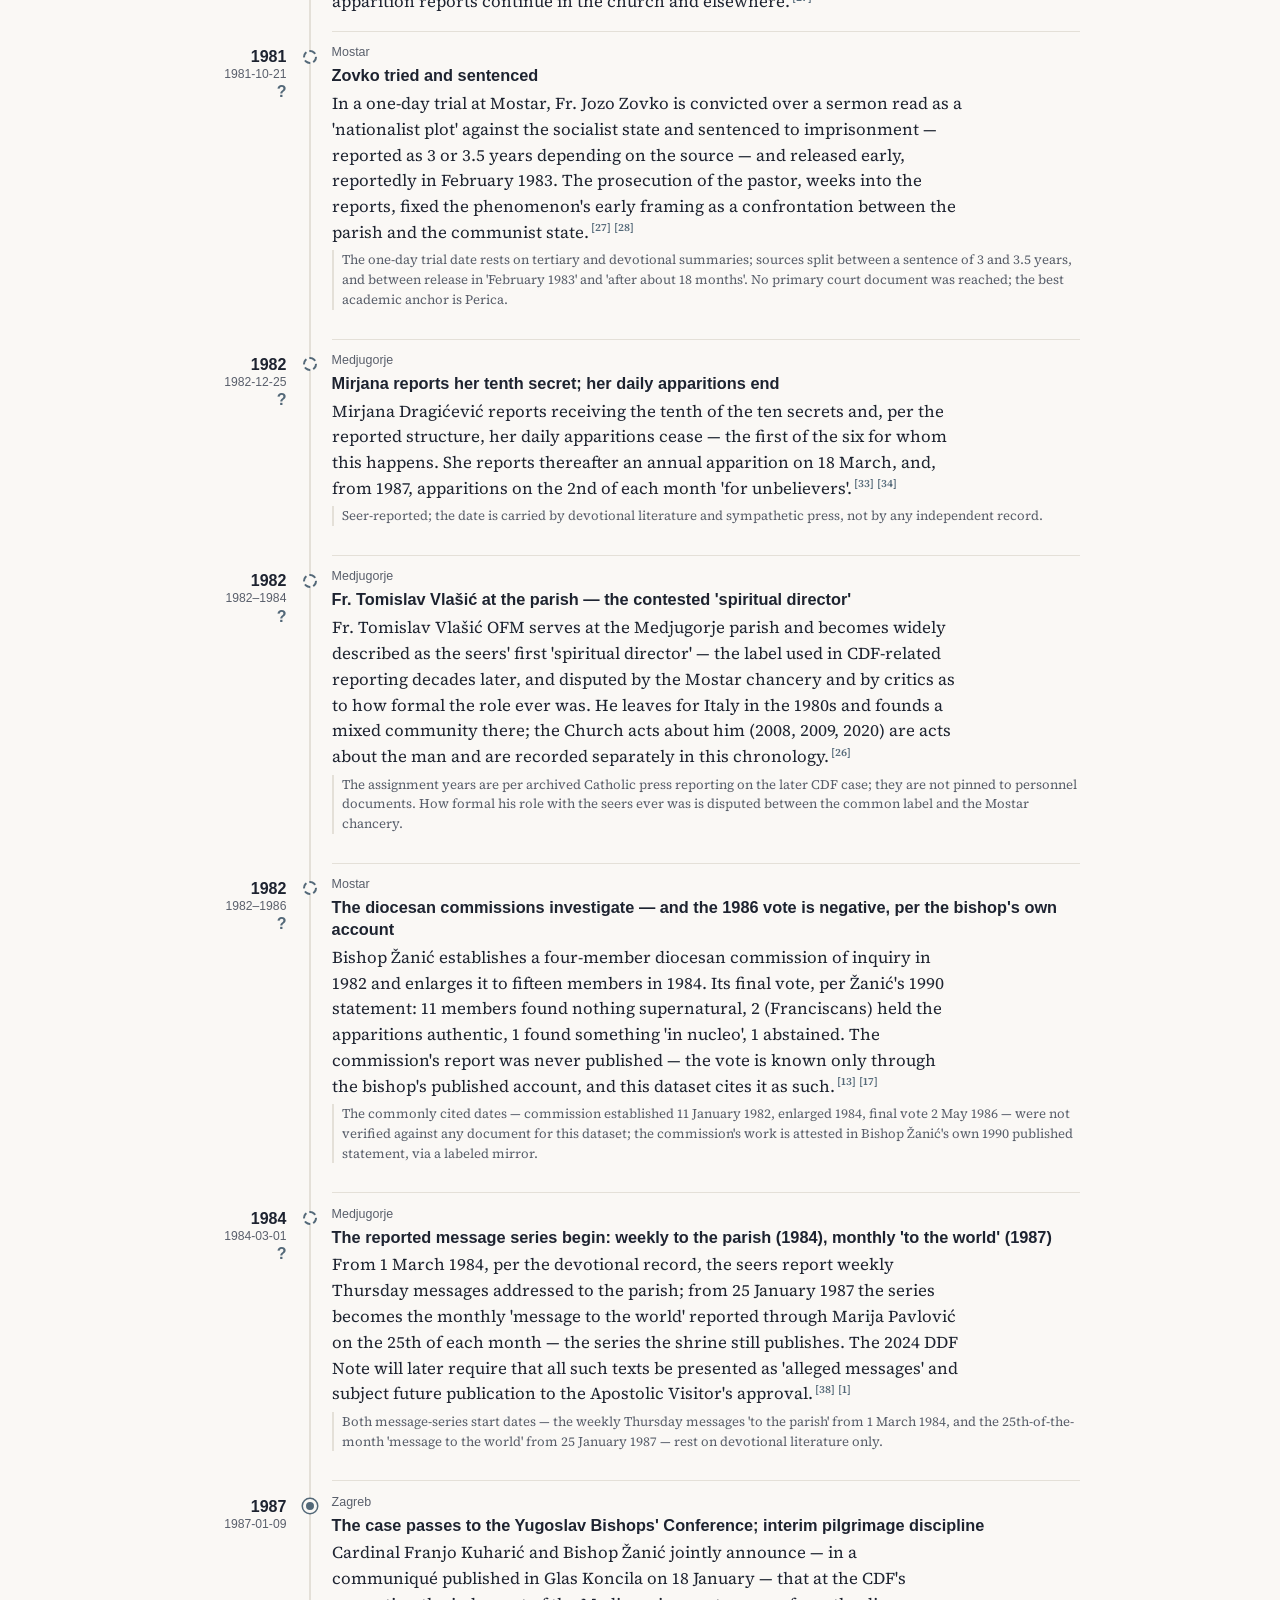
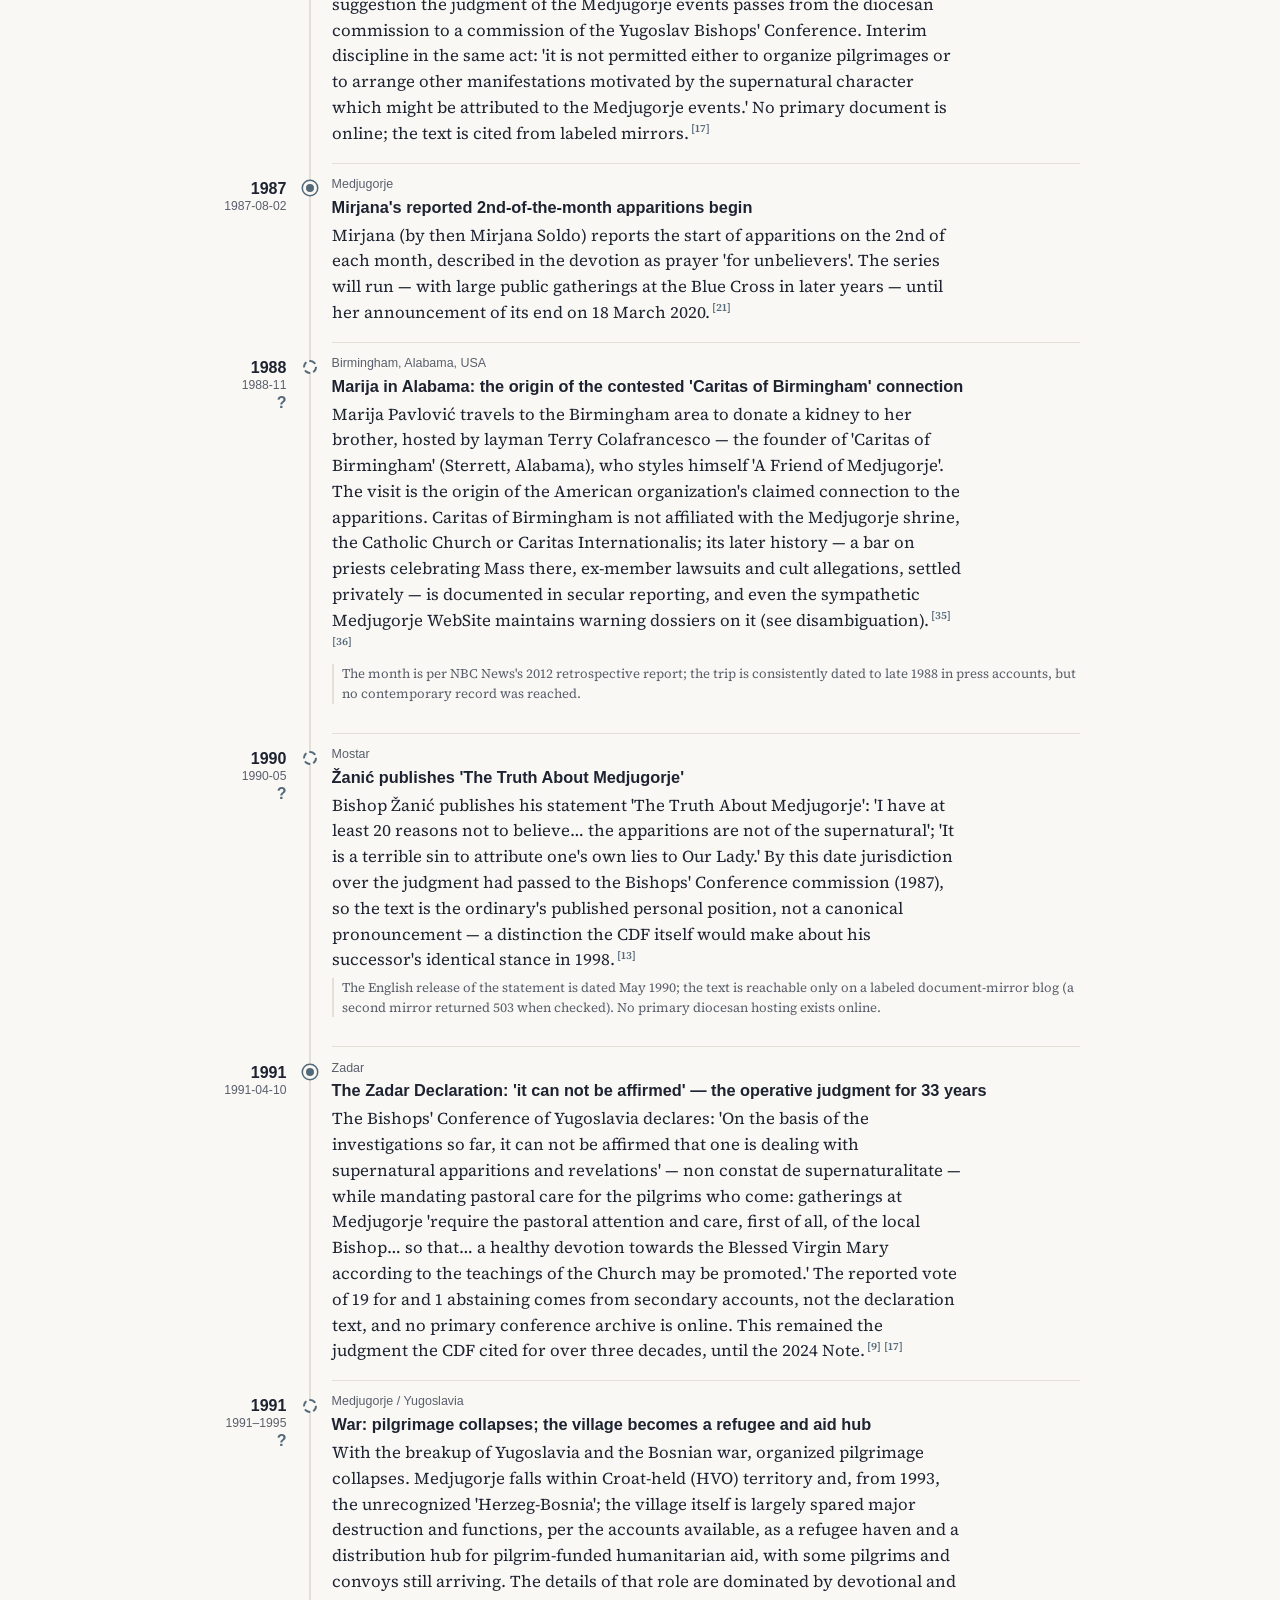
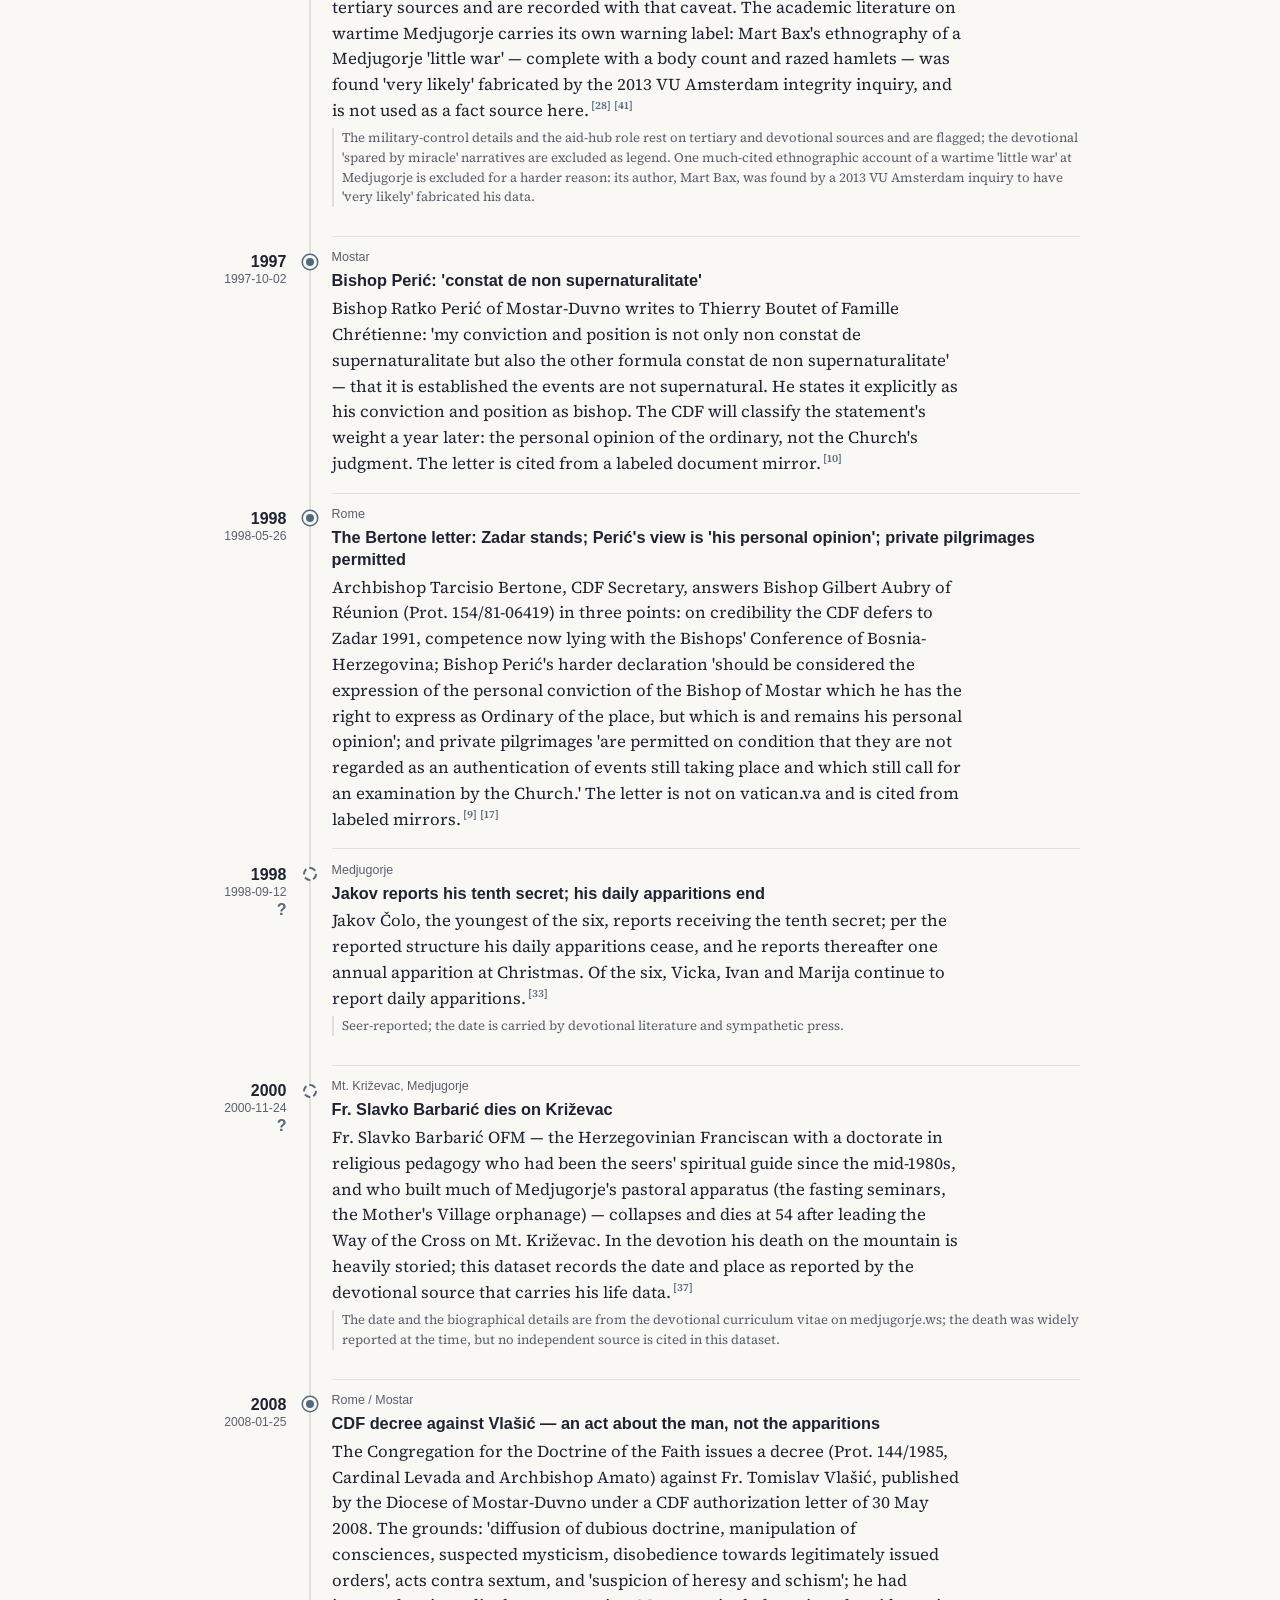
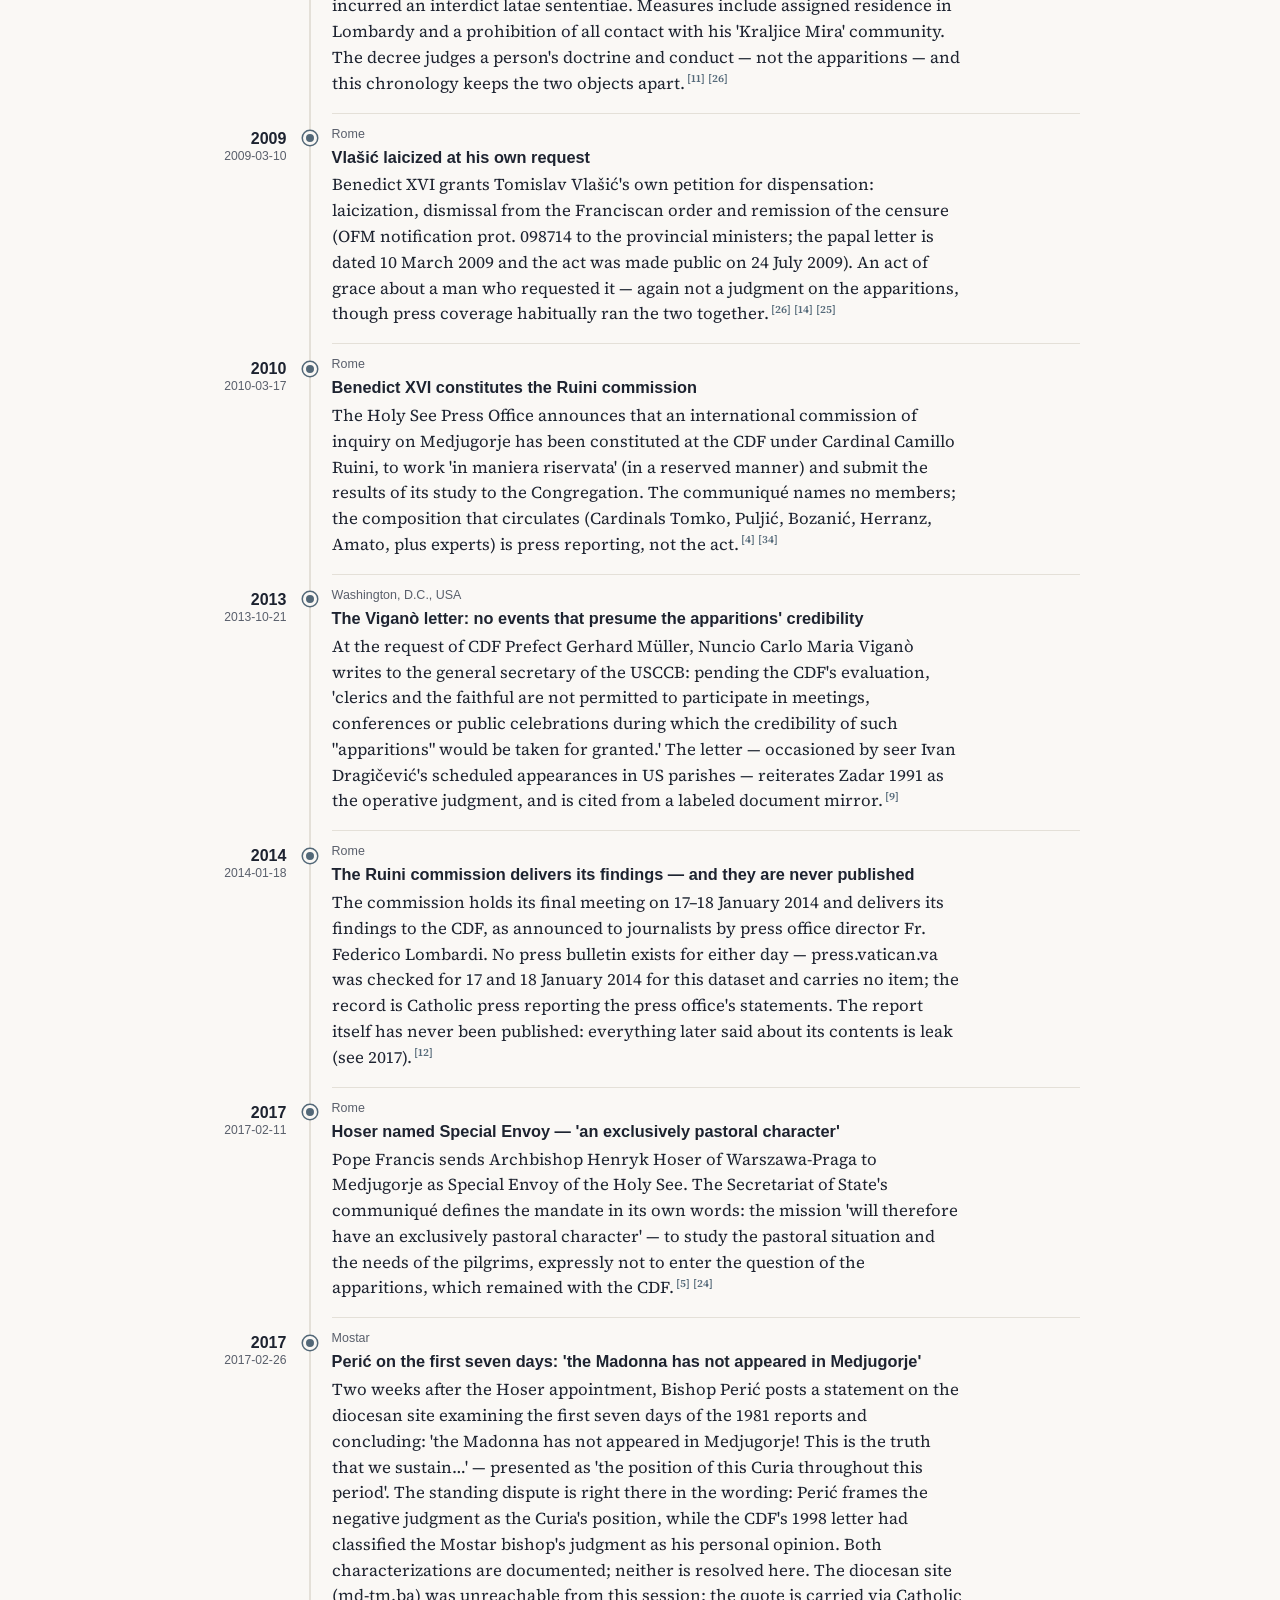
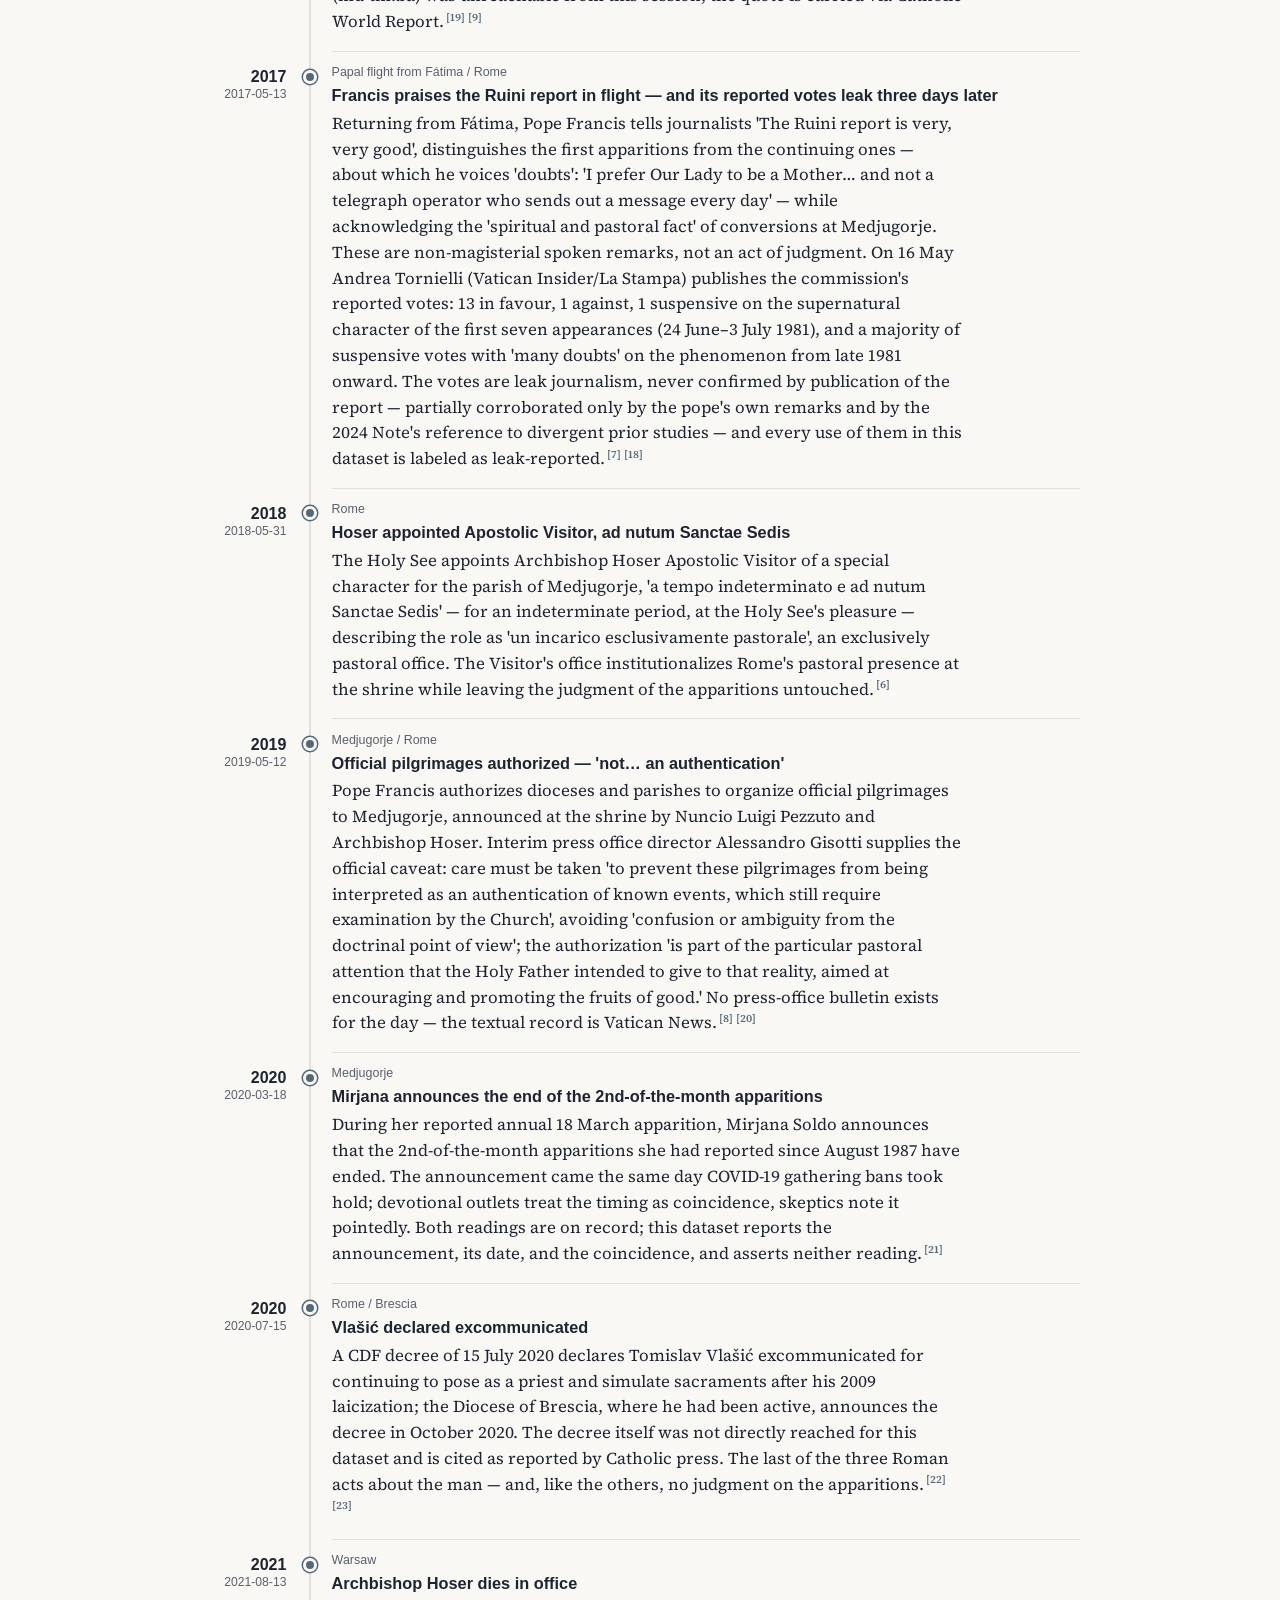
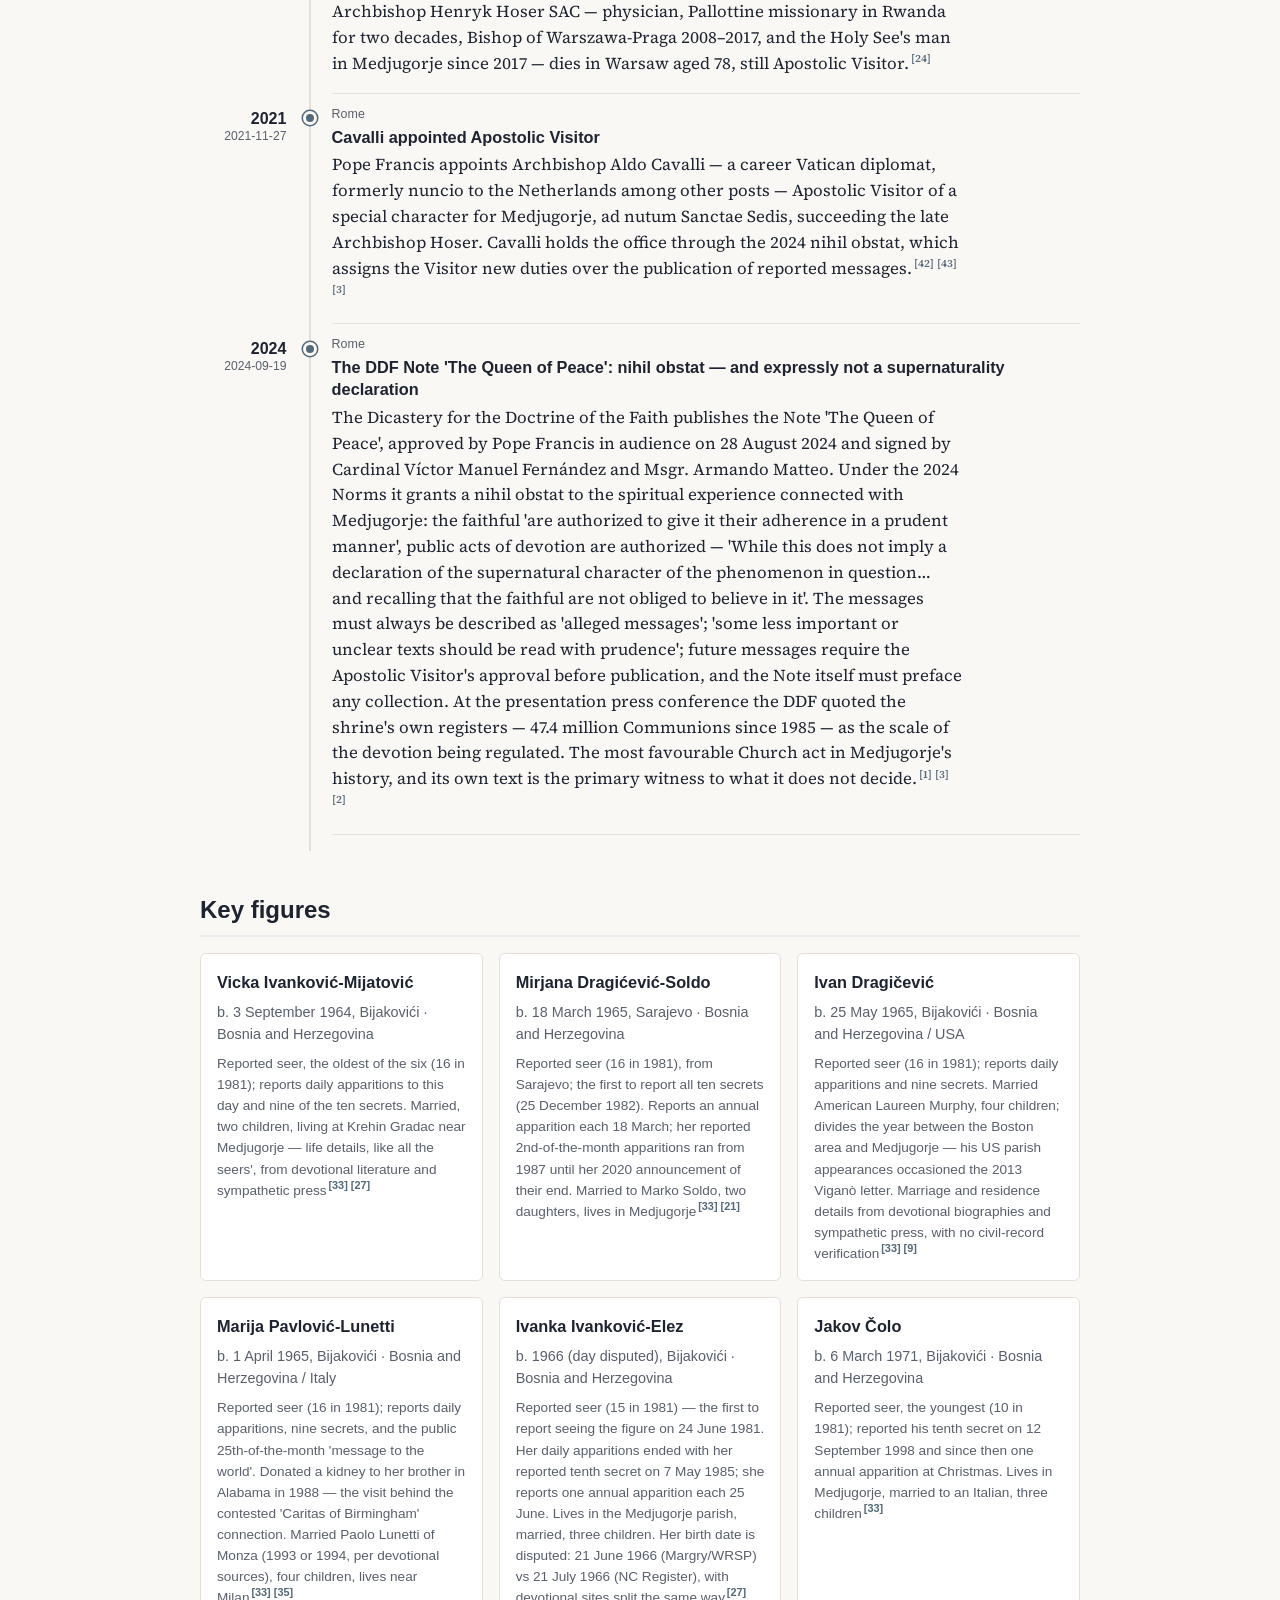
==== commit 2c37a623: "Adopt core#74/#118/#119/#120/#121/#123/#3: vocabulary, look, citations, disputed dates, shared tests" ====
--- a/docs/en/index.html
+++ b/docs/en/index.html
@@ -15,6 +15,7 @@
   </script>
   <link rel="stylesheet" href="../styles.css">
   <script src="../river.js" defer></script>
+  <script src="../cite.js" defer data-label="Reference" data-all="All references"></script>
   <link rel="canonical" href="https://cronologia.github.io/medjugorje/en/">
   <link rel="alternate" hreflang="en" href="https://cronologia.github.io/medjugorje/en/">
   <link rel="alternate" hreflang="es" href="https://cronologia.github.io/medjugorje/es/">
--- a/docs/styles.css
+++ b/docs/styles.css
@@ -2,7 +2,7 @@
   --bg: #faf8f5;
   --surface: #ffffff;
   --ink: #1d2330;
-  --muted: #6b7280;
+  --muted: #595f6b;
   --accent: #536878;
   --accent-dark: #39485a;
   --accent-soft: #e8edf2;
@@ -72,7 +72,7 @@
 .facts dd { margin: 0; }
 
 /* Chronology table */
-.table-scroll { overflow-x: auto; }
+.table-scroll { position: relative; overflow-x: auto; }
 table.meetings { width: 100%; border-collapse: collapse; font-size: .92rem; background: var(--surface); }
 table.meetings th, table.meetings td { text-align: left; padding: .55rem .65rem; border-bottom: 1px solid var(--line); vertical-align: top; }
 table.meetings thead th { background: #2a2f3a; color: #fff; position: sticky; top: 0; }
@@ -153,7 +153,7 @@
 /* Branch timeline ("subway diagram"; rendered only when the data declares
    `branchTimeline`). The SVG keeps its natural size inside a horizontal
    scroll container on small screens; print scales it to the page. */
-.viz-scroll { overflow-x: auto; -webkit-overflow-scrolling: touch; }
+.viz-scroll { position: relative; overflow-x: auto; -webkit-overflow-scrolling: touch; }
 figure.branch-timeline { margin: 1rem 0 0; }
 .branch-timeline-svg { display: block; }
 .branch-timeline-svg text { font-family: inherit; }
@@ -296,7 +296,7 @@
 .lang-switch { float: right; display: flex; gap: .35rem; align-items: center; font-size: .8rem; font-weight: 700; }
 .lang-switch a { color: var(--muted); text-decoration: none; padding: .1rem .3rem; border-radius: 3px; }
 .lang-switch a:hover { color: var(--accent); background: var(--accent-soft); }
-.lang-switch .lang-current { color: var(--accent); background: var(--accent-soft); padding: .1rem .3rem; border-radius: 3px; }
+.lang-switch .lang-current { color: var(--accent-dark); background: var(--accent-soft); padding: .1rem .3rem; border-radius: 3px; }
 
 /* Machine-translation disclaimer (non-English pages) */
 .i18n-disclaimer {
@@ -415,8 +415,8 @@
 /* Four steps of intensity — always alongside the printed number, never instead. */
 .sw-i1 { background: color-mix(in srgb, var(--accent) 12%, transparent); }
 .sw-i2 { background: color-mix(in srgb, var(--accent) 28%, transparent); }
-.sw-i3 { background: color-mix(in srgb, var(--accent) 46%, transparent); }
-.sw-i4 { background: color-mix(in srgb, var(--accent) 64%, transparent); }
+.sw-i3 { background: var(--accent); }
+.sw-i4 { background: var(--accent-dark); }
 .sw-i3 a, .sw-i4 a { color: #fff; }
 .sw-zero { background: transparent; }
 .sw-zero::after { content: '·'; color: var(--muted); }
@@ -562,9 +562,9 @@
 .rv-l0 { --c: var(--accent); }
 .rv-lanes .rv-l0 { --c: #4338a0; }
 .rv-l1 { --c: #13776d; }
-.rv-l2 { --c: #a8620f; }
+.rv-l2 { --c: #9d5c0e; }
 .rv-l3 { --c: #b0306a; }
-.rv-l4 { --c: #2f7fb5; }
+.rv-l4 { --c: #2a72a2; }
 .rv-l5 { --c: #5e7a1a; }
 .rv-l6 { --c: #8a5a44; }
 .rv-l7 { --c: #555f6d; }
@@ -636,3 +636,150 @@
   .rv-e[hidden] { display: grid; }
   .rv-card { animation: none; }
 }
+
+.rv-ribbon .rv-hl { font-size: 9.5px; font-weight: 700; fill: var(--ink); }
+.rv-ribbon .rv-hl-tick { stroke: var(--ink); stroke-width: 1; stroke-dasharray: 2 2; opacity: .55; }
+.rv-claims { margin: .55rem 0 0; font-size: .86rem; }
+.rv-claims-h { margin: 0 0 .3rem; font-size: .72rem; font-weight: 700; letter-spacing: .04em; text-transform: uppercase; color: var(--muted); }
+.rv-claims-h span { font-weight: 600; letter-spacing: 0; text-transform: none; margin-left: .3rem; }
+.rv-span { position: relative; height: 12px; margin: 0 .4rem .35rem; border-bottom: 1px solid var(--line); max-width: 22rem; }
+.rv-span i, .rv-span b { position: absolute; bottom: -1px; }
+.rv-span .rv-ct { width: 2px; height: 9px; margin-left: -1px; background: var(--accent); }
+.rv-span .rv-cr { height: 5px; min-width: 2px; background: color-mix(in srgb, var(--accent) 45%, transparent); border: 1px solid var(--accent); border-radius: 2px; }
+.rv-span b { width: 9px; height: 9px; margin-left: -4.5px; bottom: -5px; border-radius: 50%; background: var(--bg); border: 2px solid var(--accent); }
+.rv-claims ul { margin: 0; padding-left: 1.1rem; }
+.rv-claims li { margin: .1rem 0; }
+.rv-cyr { font-weight: 700; font-variant-numeric: tabular-nums; }
+
+/* ---------------------------------------------------------------------------
+   Citation previews (core#119): a click or tap on [n] shows the reference
+   beside the claim (src/cite.js). Colours come from the page tokens, so the
+   dark scheme needs nothing of its own. Never printed.
+   --------------------------------------------------------------------------- */
+.cite-pop {
+  position: fixed; inset: auto; margin: 0; max-width: min(26rem, calc(100vw - 16px));
+  padding: .7rem .85rem .6rem; background: var(--surface); color: var(--ink);
+  border: 1px solid var(--line); border-radius: 8px; font-size: .88rem; line-height: 1.45;
+  box-shadow: 0 8px 28px rgb(0 0 0 / .18);
+}
+.cite-pop-head { margin: 0 0 .3rem; font-size: .72rem; font-weight: 700; letter-spacing: .04em; text-transform: uppercase; color: var(--muted); }
+.cite-pop-body > a:first-child { font-weight: 600; }
+.cite-pop-body .ref-meta { margin-top: .15rem; }
+.cite-pop-foot { margin: .5rem 0 0; font-size: .8rem; }
+sup.cite a[aria-expanded] { text-decoration: underline; }
+@media print { .cite-pop { display: none !important; } }
+
+/* ---------------------------------------------------------------------------
+   Look and feel (core#118): a text face for the prose, and a palette derived
+   from one colour. Source Serif 4 (SIL OFL, src/fonts/OFL.txt) is self-hosted
+   - no font CDN, nothing that tracks readers - in two subsets: Latin (en, es,
+   pt) and Latin Extended, which a page downloads only if it uses one of its
+   characters. Navigation, labels, tables and figures stay in the system
+   face; only running prose takes the serif, with old-style figures.
+   Each site declares --accent; the dark shade and the soft tint derive from
+   it in OKLCH, calibrated against the 23 hand-tuned pairs (mean deltaE 0.02
+   and 0.009). A browser without relative colour syntax keeps the site's own
+   declared values.
+   --------------------------------------------------------------------------- */
+@font-face { font-family: 'Source Serif 4'; font-style: normal; font-weight: 400; font-display: swap;
+  src: url('fonts/source-serif-4-latin-400-normal.woff2') format('woff2'); unicode-range: U+0000-00FF,U+0131,U+0152-0153,U+02BB-02BC,U+02C6,U+02DA,U+02DC,U+0304,U+0308,U+0329,U+2000-206F,U+20AC,U+2122,U+2191,U+2193,U+2212,U+2215,U+FEFF,U+FFFD; }
+@font-face { font-family: 'Source Serif 4'; font-style: italic; font-weight: 400; font-display: swap;
+  src: url('fonts/source-serif-4-latin-400-italic.woff2') format('woff2'); unicode-range: U+0000-00FF,U+0131,U+0152-0153,U+02BB-02BC,U+02C6,U+02DA,U+02DC,U+0304,U+0308,U+0329,U+2000-206F,U+20AC,U+2122,U+2191,U+2193,U+2212,U+2215,U+FEFF,U+FFFD; }
+@font-face { font-family: 'Source Serif 4'; font-style: normal; font-weight: 600; font-display: swap;
+  src: url('fonts/source-serif-4-latin-600-normal.woff2') format('woff2'); unicode-range: U+0000-00FF,U+0131,U+0152-0153,U+02BB-02BC,U+02C6,U+02DA,U+02DC,U+0304,U+0308,U+0329,U+2000-206F,U+20AC,U+2122,U+2191,U+2193,U+2212,U+2215,U+FEFF,U+FFFD; }
+@font-face { font-family: 'Source Serif 4'; font-style: normal; font-weight: 400; font-display: swap;
+  src: url('fonts/source-serif-4-latin-ext-400-normal.woff2') format('woff2'); unicode-range: U+0100-02BA,U+02BD-02C5,U+02C7-02CC,U+02CE-02D7,U+02DD-02FF,U+0304,U+0308,U+0329,U+1D00-1DBF,U+1E00-1E9F,U+1EF2-1EFF,U+2020,U+20A0-20AB,U+20AD-20C0,U+2113,U+2C60-2C7F,U+A720-A7FF; }
+@font-face { font-family: 'Source Serif 4'; font-style: italic; font-weight: 400; font-display: swap;
+  src: url('fonts/source-serif-4-latin-ext-400-italic.woff2') format('woff2'); unicode-range: U+0100-02BA,U+02BD-02C5,U+02C7-02CC,U+02CE-02D7,U+02DD-02FF,U+0304,U+0308,U+0329,U+1D00-1DBF,U+1E00-1E9F,U+1EF2-1EFF,U+2020,U+20A0-20AB,U+20AD-20C0,U+2113,U+2C60-2C7F,U+A720-A7FF; }
+@font-face { font-family: 'Source Serif 4'; font-style: normal; font-weight: 600; font-display: swap;
+  src: url('fonts/source-serif-4-latin-ext-600-normal.woff2') format('woff2'); unicode-range: U+0100-02BA,U+02BD-02C5,U+02C7-02CC,U+02CE-02D7,U+02DD-02FF,U+0304,U+0308,U+0329,U+1D00-1DBF,U+1E00-1E9F,U+1EF2-1EFF,U+2020,U+20A0-20AB,U+20AD-20C0,U+2113,U+2C60-2C7F,U+A720-A7FF; }
+:root { --font-text: 'Source Serif 4', Georgia, 'Times New Roman', serif; }
+@supports (color: oklch(from red l c h)) {
+  :root {
+    --accent-dark: oklch(from var(--accent) calc(l * .76) c h);
+    --accent-soft: oklch(from var(--accent) .94 calc(c * .15) h);
+  }
+}
+.rv-text, .date-note, .section-intro, .rv-claims li, .notice, blockquote,
+#about p, #about li, #about dd,
+.cat-item p:not([class]), .related-card p:not([class]), .party-card p:not([class]) {
+  font-family: var(--font-text); font-variant-numeric: oldstyle-nums proportional-nums;
+}
+.rv-text { font-size: 1.04rem; line-height: 1.55; }
+
+/* ---------------------------------------------------------------------------
+   Print (core#3): the page on paper. On screen a reference is a link; on paper
+   it is only useful with its address, and with the archived copy's address
+   when the live one may be gone. Headings never end a page.
+   --------------------------------------------------------------------------- */
+@page { margin: 16mm 14mm; }
+@media print {
+  ol.references a[href^="http"]:not(.archive-link)::after,
+  ol.references a.archive-link::after {
+    content: " <" attr(href) ">"; font-size: .72rem; font-weight: 400; color: #444; word-break: break-all;
+  }
+  h2, h3 { break-after: avoid; page-break-after: avoid; }
+  .notice, ol.references li, .rv-claims { break-inside: avoid; page-break-inside: avoid; }
+  .rv-empty, .rv-status { display: none; }
+}
+
+/* ---------------------------------------------------------------------------
+   Dark mode (core#113): follows the reader's system setting; the light page
+   is untouched. A self-contained block, appended last, so it layers over any
+   site's copy of the stylesheet: it redefines the base tokens and restates
+   only the rules that hard-code a light colour. The site accent is a dark
+   hue, so wherever it is TEXT it is lifted to --accent-hi; where it is a fill
+   it stays the accent. Screen only: print keeps the light page.
+   --------------------------------------------------------------------------- */
+@media screen and (prefers-color-scheme: dark) {
+  :root {
+    color-scheme: dark;
+    --bg: #121418; --surface: #1a1d23; --ink: #e4e6ea; --muted: #9ba2ae; --line: #2d313a;
+    --accent-hi: color-mix(in srgb, var(--accent) 45%, #ffffff);
+    --accent-soft: color-mix(in srgb, var(--accent) 26%, #1a1d23);
+    --accent-dark: var(--accent-hi);
+    --card: var(--surface);
+  }
+  .site-header { background: linear-gradient(135deg, color-mix(in srgb, var(--accent) 45%, #000000), var(--accent)); }
+  .site-nav { background: #0d0f13; box-shadow: 0 1px 0 var(--line); }
+  a { color: var(--accent-hi); }
+  .site-nav a { color: #e8e6e1; }
+  .facts dt, .flag, .related-link a, sup.cite a, ol.references a, .archive-link:hover,
+  .lang-switch a:hover, .lang-switch .lang-current, .party-link a { color: var(--accent-hi); }
+  .glossary-link { color: var(--accent-hi); border-bottom-color: var(--accent-hi); }
+  .notice-attribution { background: #2a2416; }
+  .i18n-disclaimer { background: #2a2416; border-bottom-color: #4a3d1f; color: #e3cf8f; }
+  table.meetings thead th { background: #0d0f13; }
+  table.meetings tbody tr:nth-child(even) { background: #16191e; }
+  .site-footer code { background: #262a31; }
+  .lineage-branch.lineage-separate { background: #211d14; }
+  .lineage-separate .tree-status { color: #e7c58a; background: #3a2f18; }
+  .tree-edge-label { background: #23262d; }
+  .nc-track { background: #262a31; }
+  .latam-bg { fill: #2a2e36; stroke: #121418; }
+  .latam-c { fill: #353a44; stroke: #121418; }
+  .latam-c.map-t1, .atlas-swatch.map-t1 { fill: color-mix(in srgb, var(--accent) 70%, #2a2e36); background: color-mix(in srgb, var(--accent) 70%, #2a2e36); }
+  .latam-c.map-t2, .atlas-swatch.map-t2 { fill: color-mix(in srgb, var(--accent) 45%, #2a2e36); background: color-mix(in srgb, var(--accent) 45%, #2a2e36); }
+  .latam-c.map-t3, .atlas-swatch.map-t3 { fill: color-mix(in srgb, var(--accent) 25%, #2a2e36); background: color-mix(in srgb, var(--accent) 25%, #2a2e36); }
+  .atlas-swatch { background: #353a44; }
+  .sw-has-unverified { background-image: repeating-linear-gradient(45deg, rgba(18,20,24,.55) 0 3px, transparent 3px 6px); }
+  .al-tab[aria-selected="true"] { color: #121418; }
+  .al-favourable .al-node-status, .al-favourable .al-status { color: #7fd1a0; }
+  .al-negative .al-node-status, .al-negative .al-status { color: #f0a0ab; }
+  .al-inconclusive .al-node-status, .al-inconclusive .al-status,
+  .al-reported-undocumented .al-node-status, .al-reported-undocumented .al-status { color: #e3c77a; }
+  .al-pending .al-node-status, .al-pending .al-status { color: #8cc8e6; }
+  .al-adjacent .al-node-status, .al-adjacent .al-status { color: #c3a9e8; }
+  .rv-l0 { --c: var(--accent-hi); }
+  .rv-lanes .rv-l0 { --c: #9d93ff; }
+  /* The light scheme's solid heat steps would sink into the dark page; the
+     translucent steps keep the scale reading dark-to-bright. */
+  .sw-i3 { background: color-mix(in srgb, var(--accent) 46%, transparent); }
+  .sw-i4 { background: color-mix(in srgb, var(--accent) 64%, transparent); }
+  .rv-span .rv-ct { background: var(--accent-hi); }
+  .rv-span .rv-cr { border-color: var(--accent-hi); background: color-mix(in srgb, var(--accent-hi) 35%, transparent); }
+  .rv-span b { border-color: var(--accent-hi); }
+  .rv-l1 { --c: #4fc4b5; } .rv-l2 { --c: #e3a24f; } .rv-l3 { --c: #f07aa8; }
+  .rv-l4 { --c: #6fb4e8; } .rv-l5 { --c: #a8c25a; } .rv-l6 { --c: #d49a7e; } .rv-l7 { --c: #a3adbb; }
+  .rv-win { fill: var(--accent-hi); stroke: var(--accent-hi); }
+}
